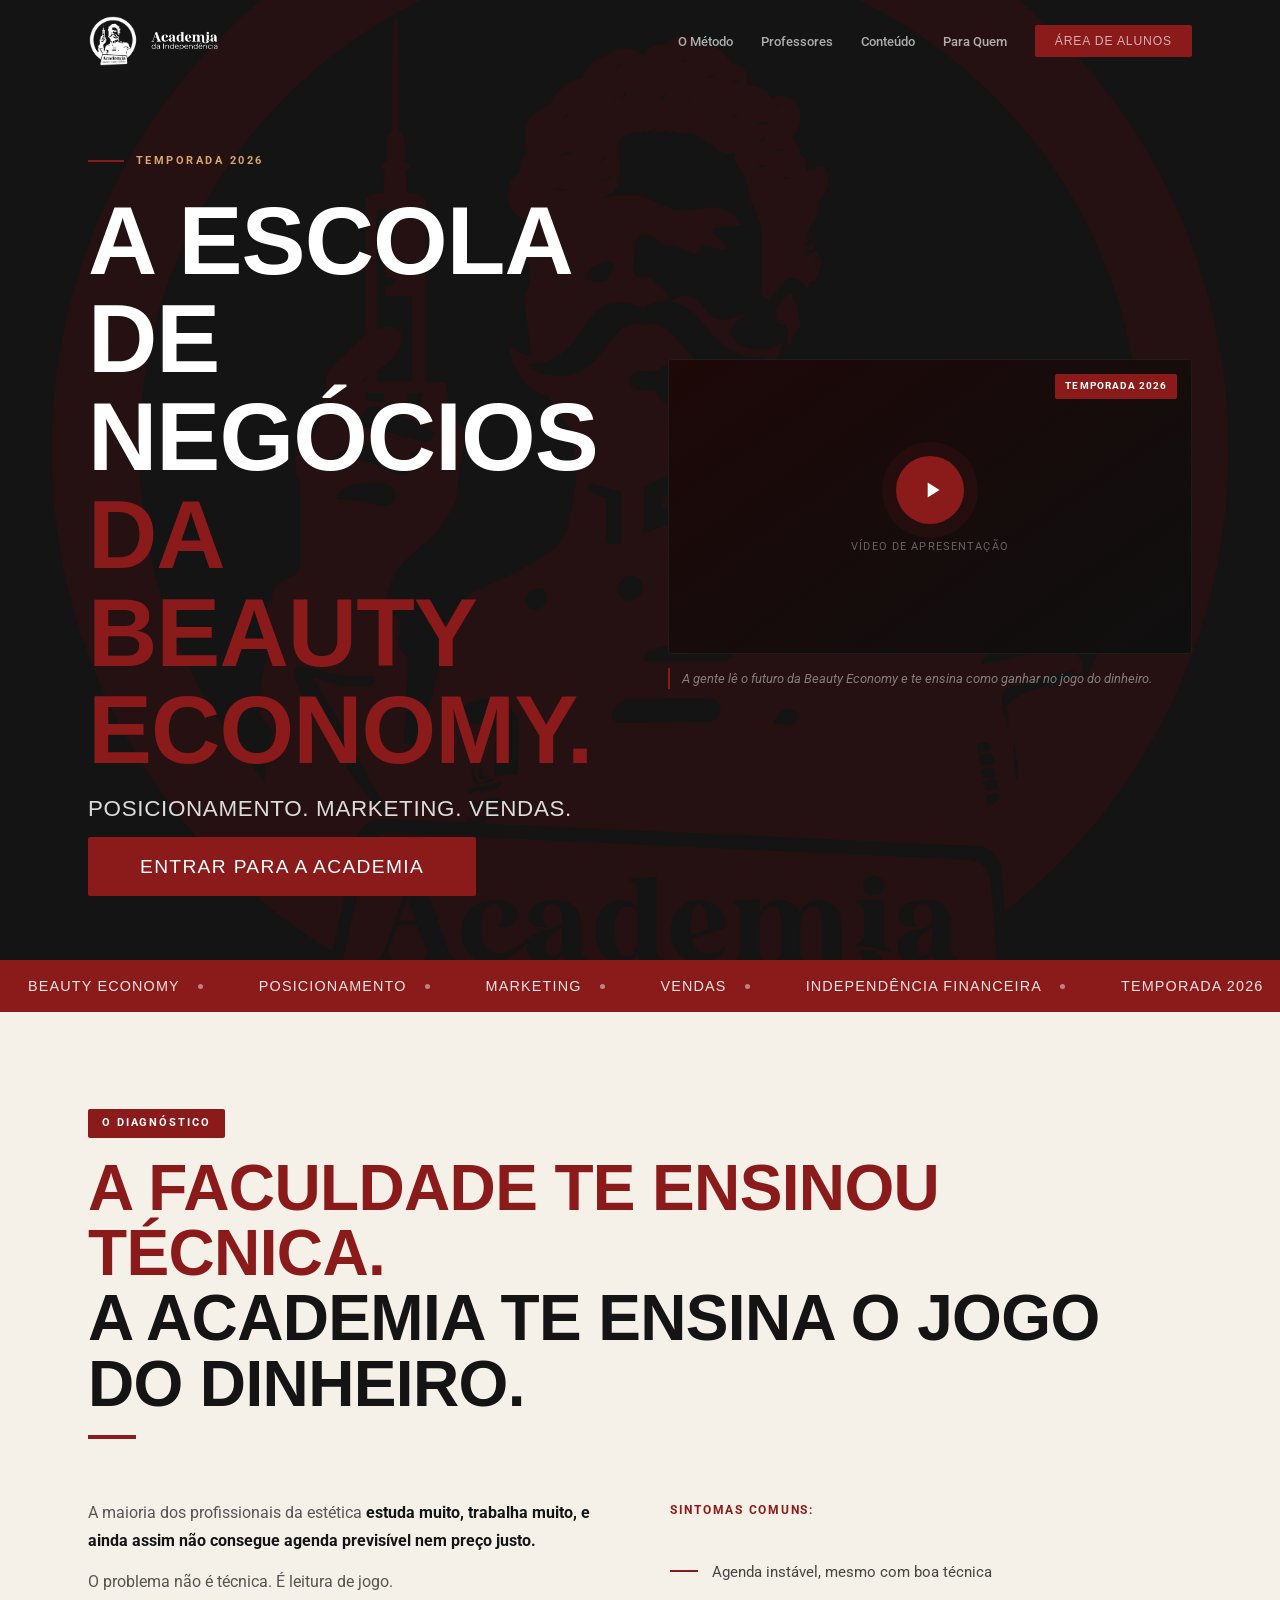
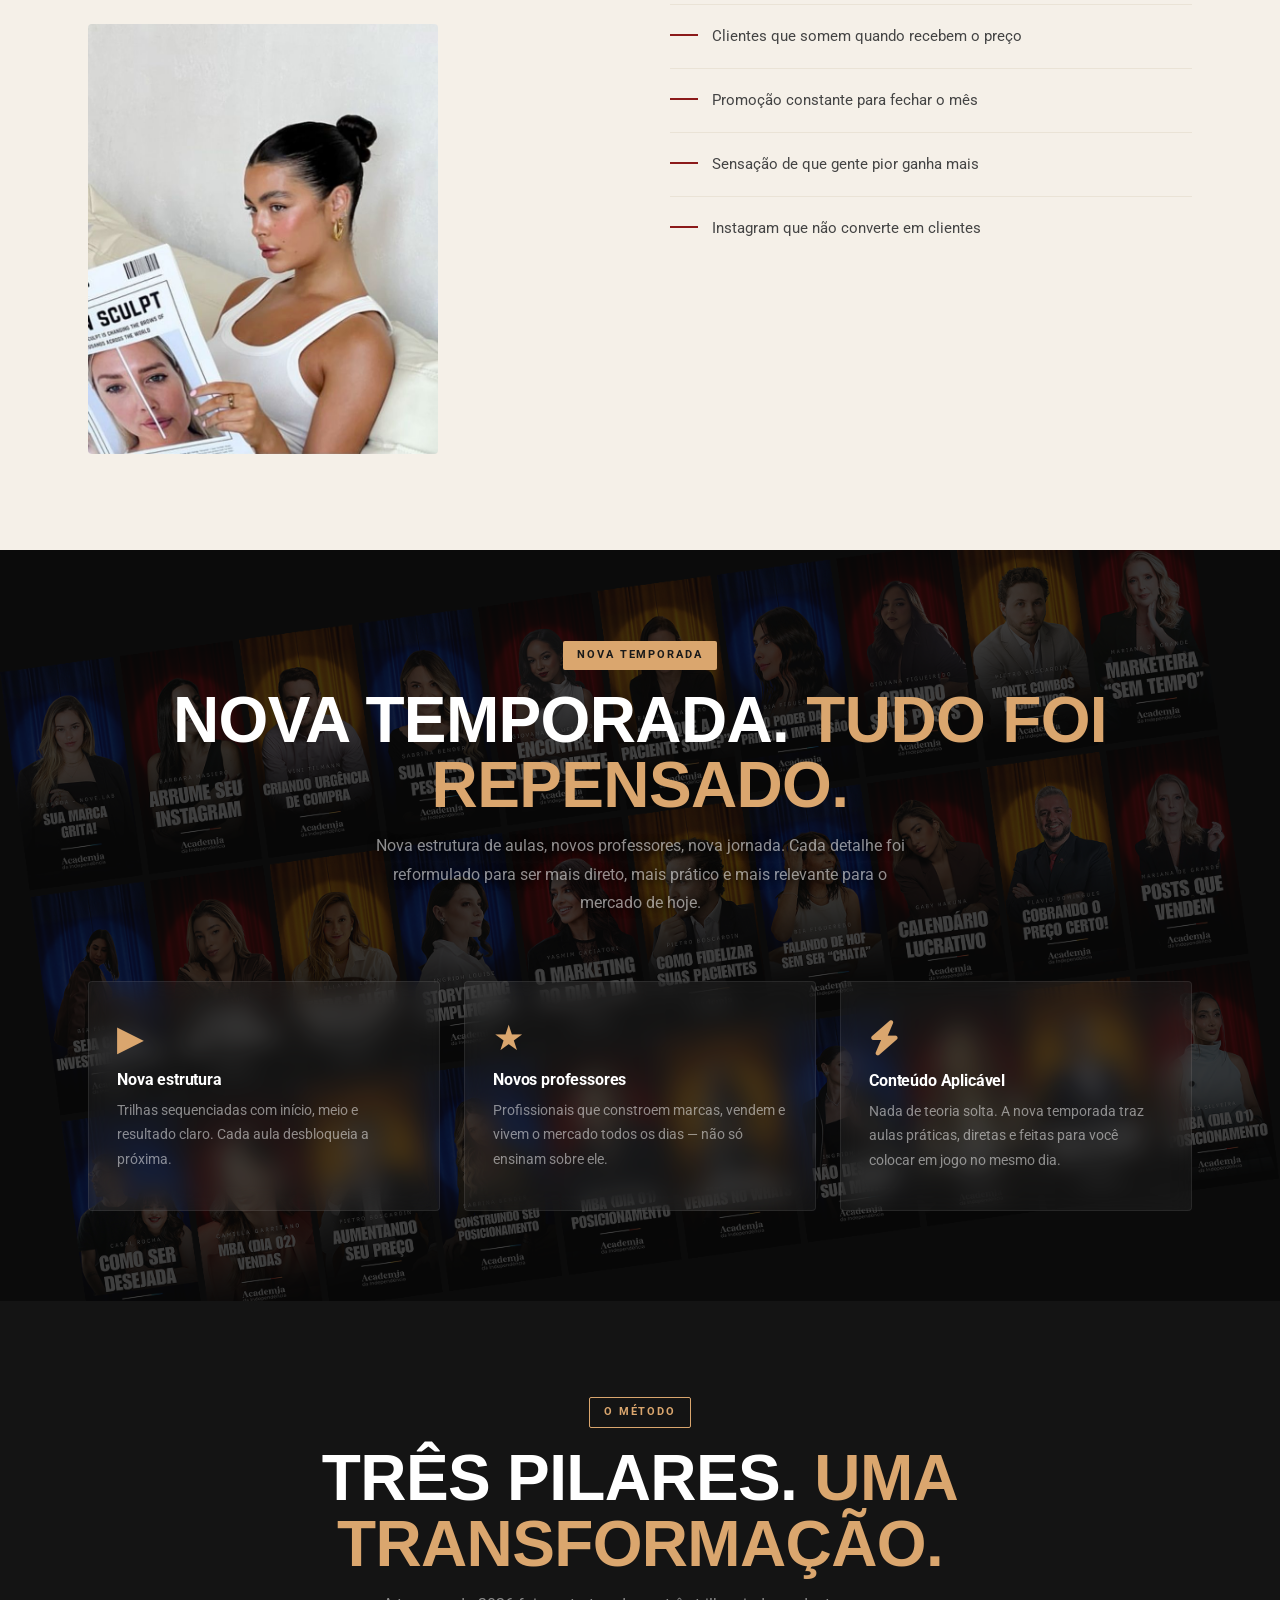
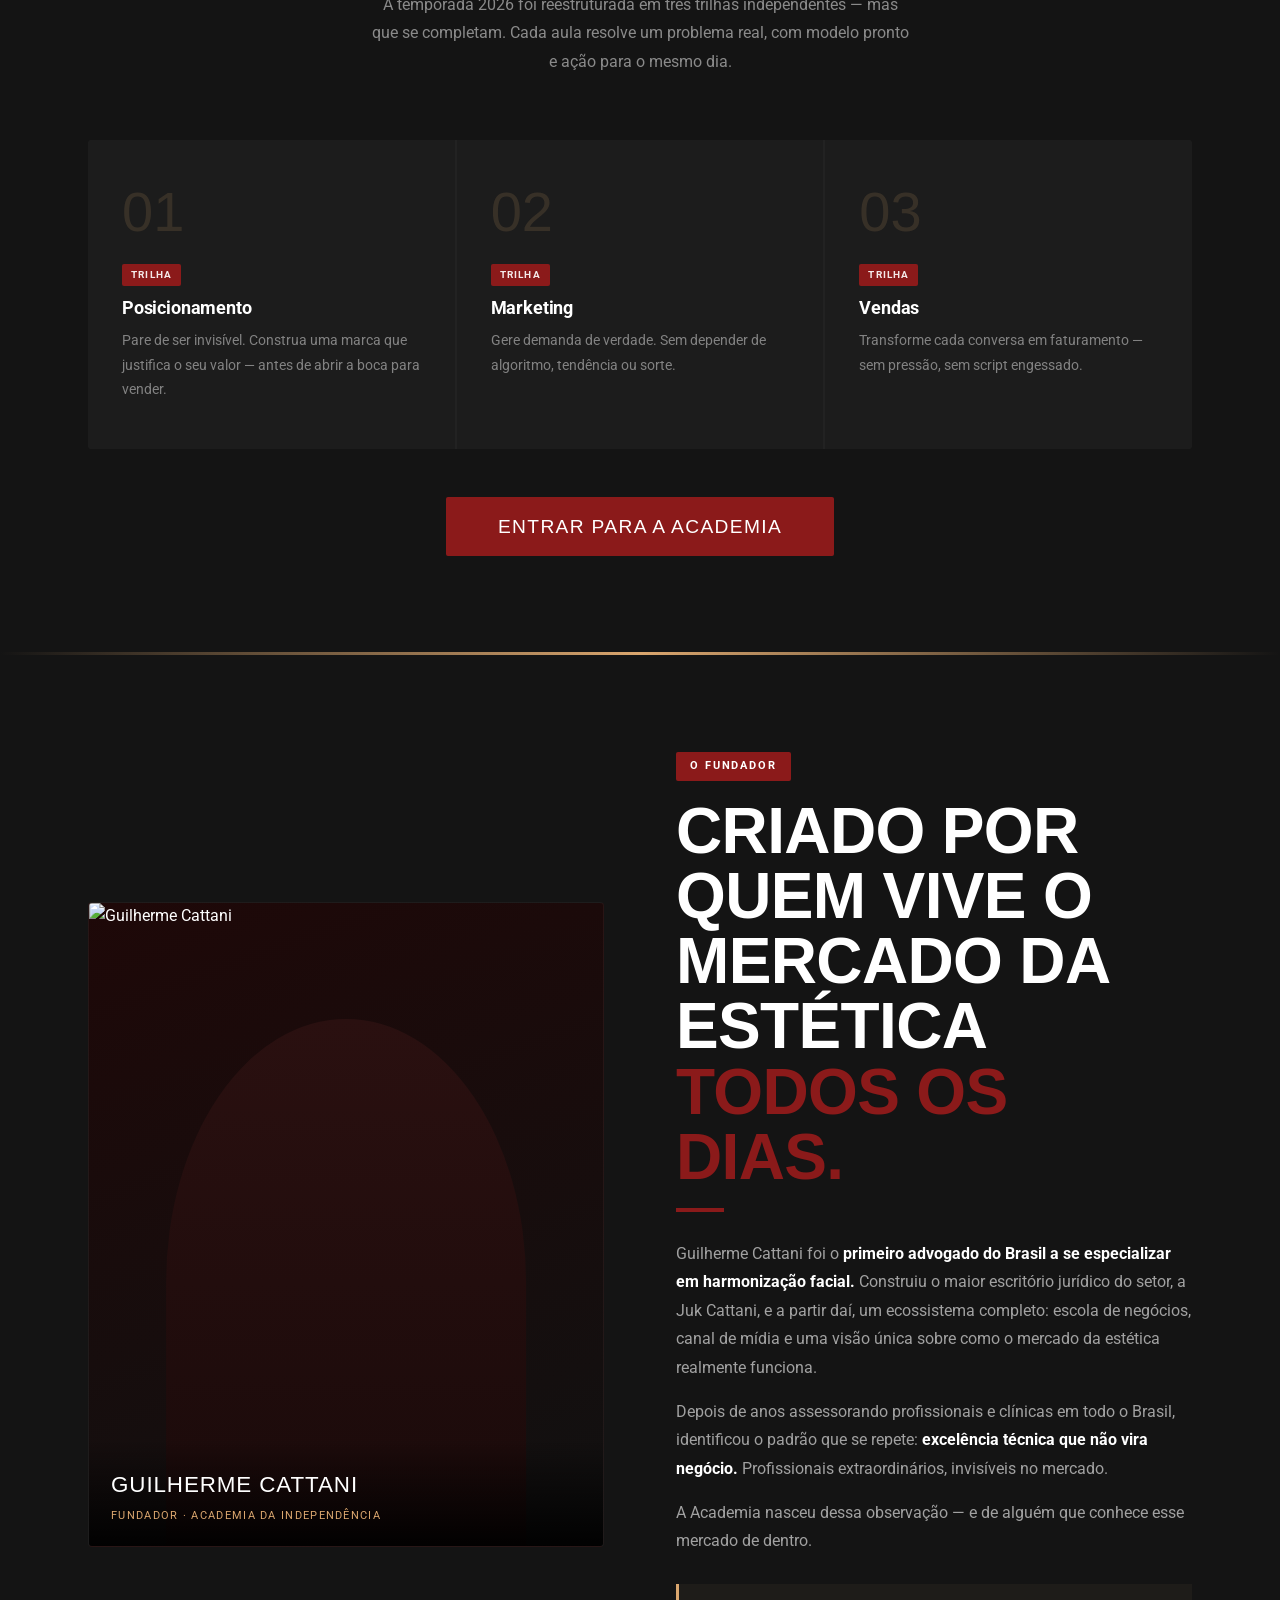
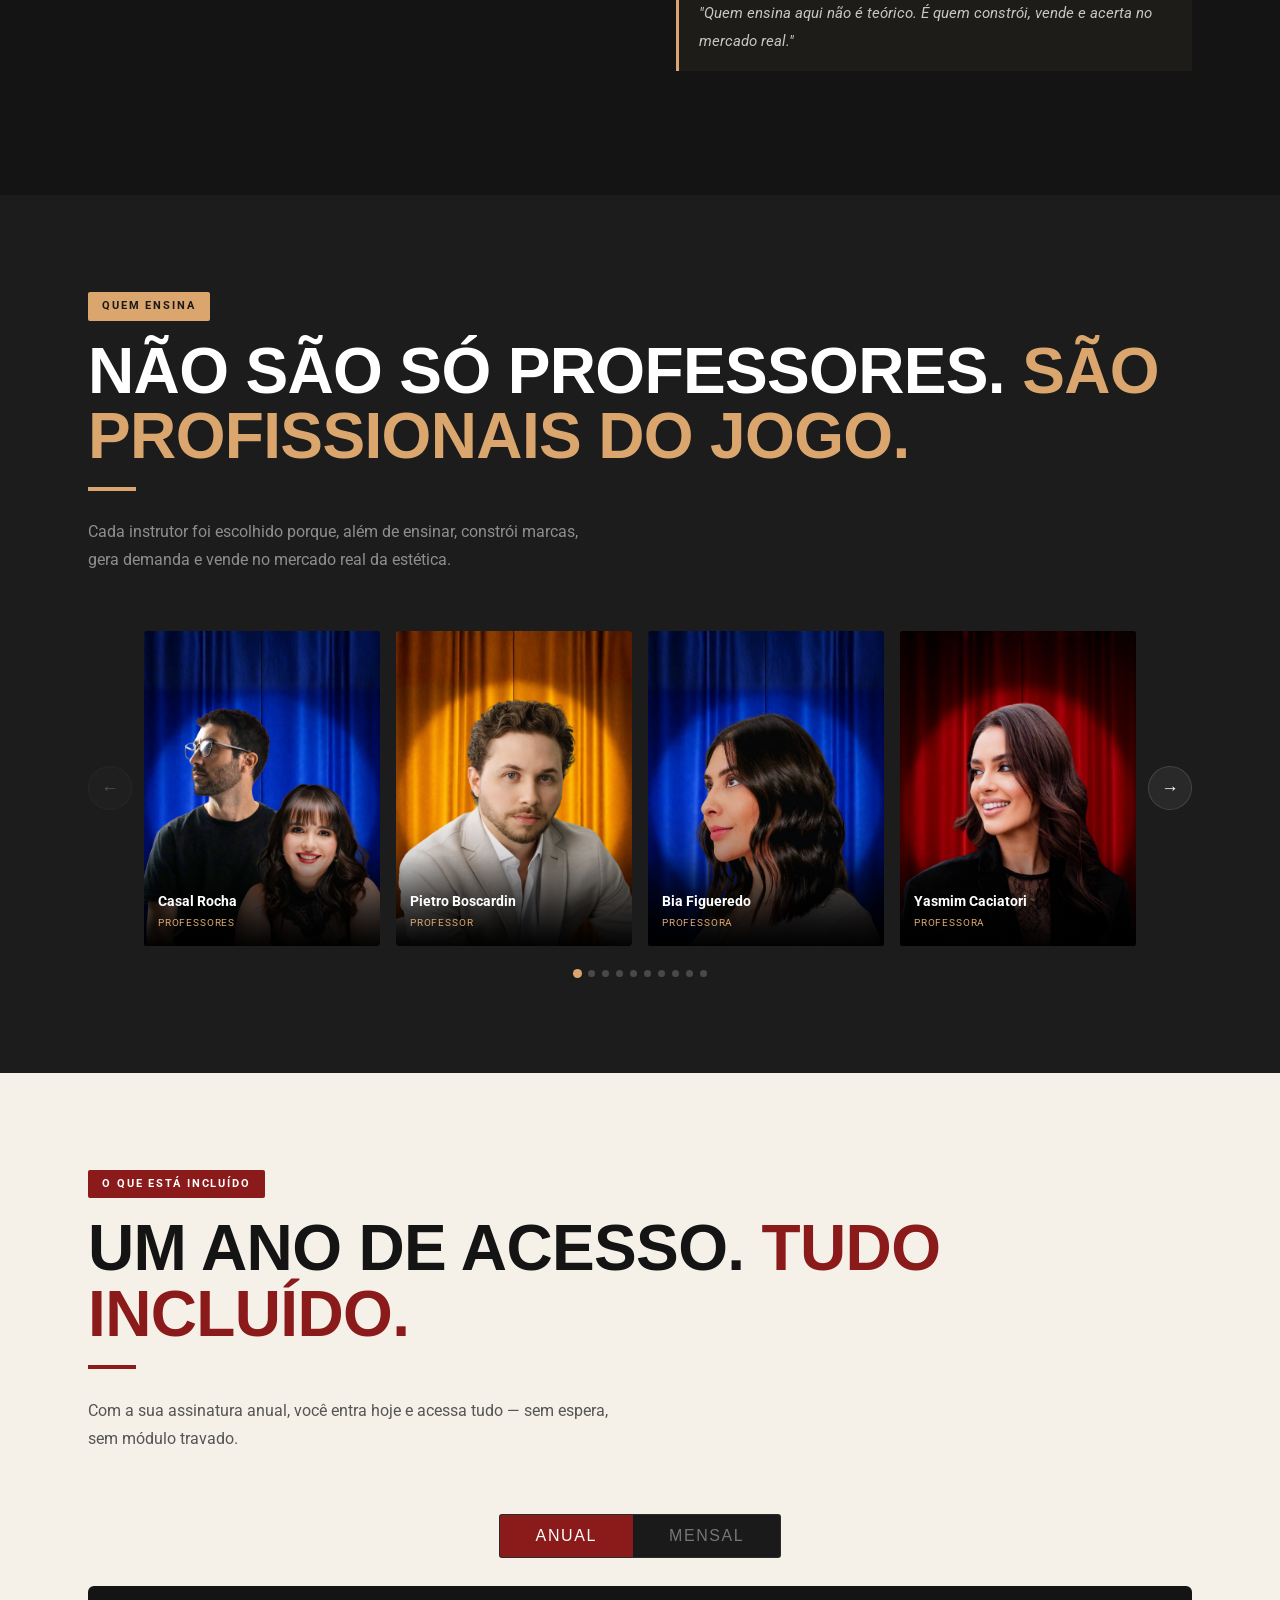
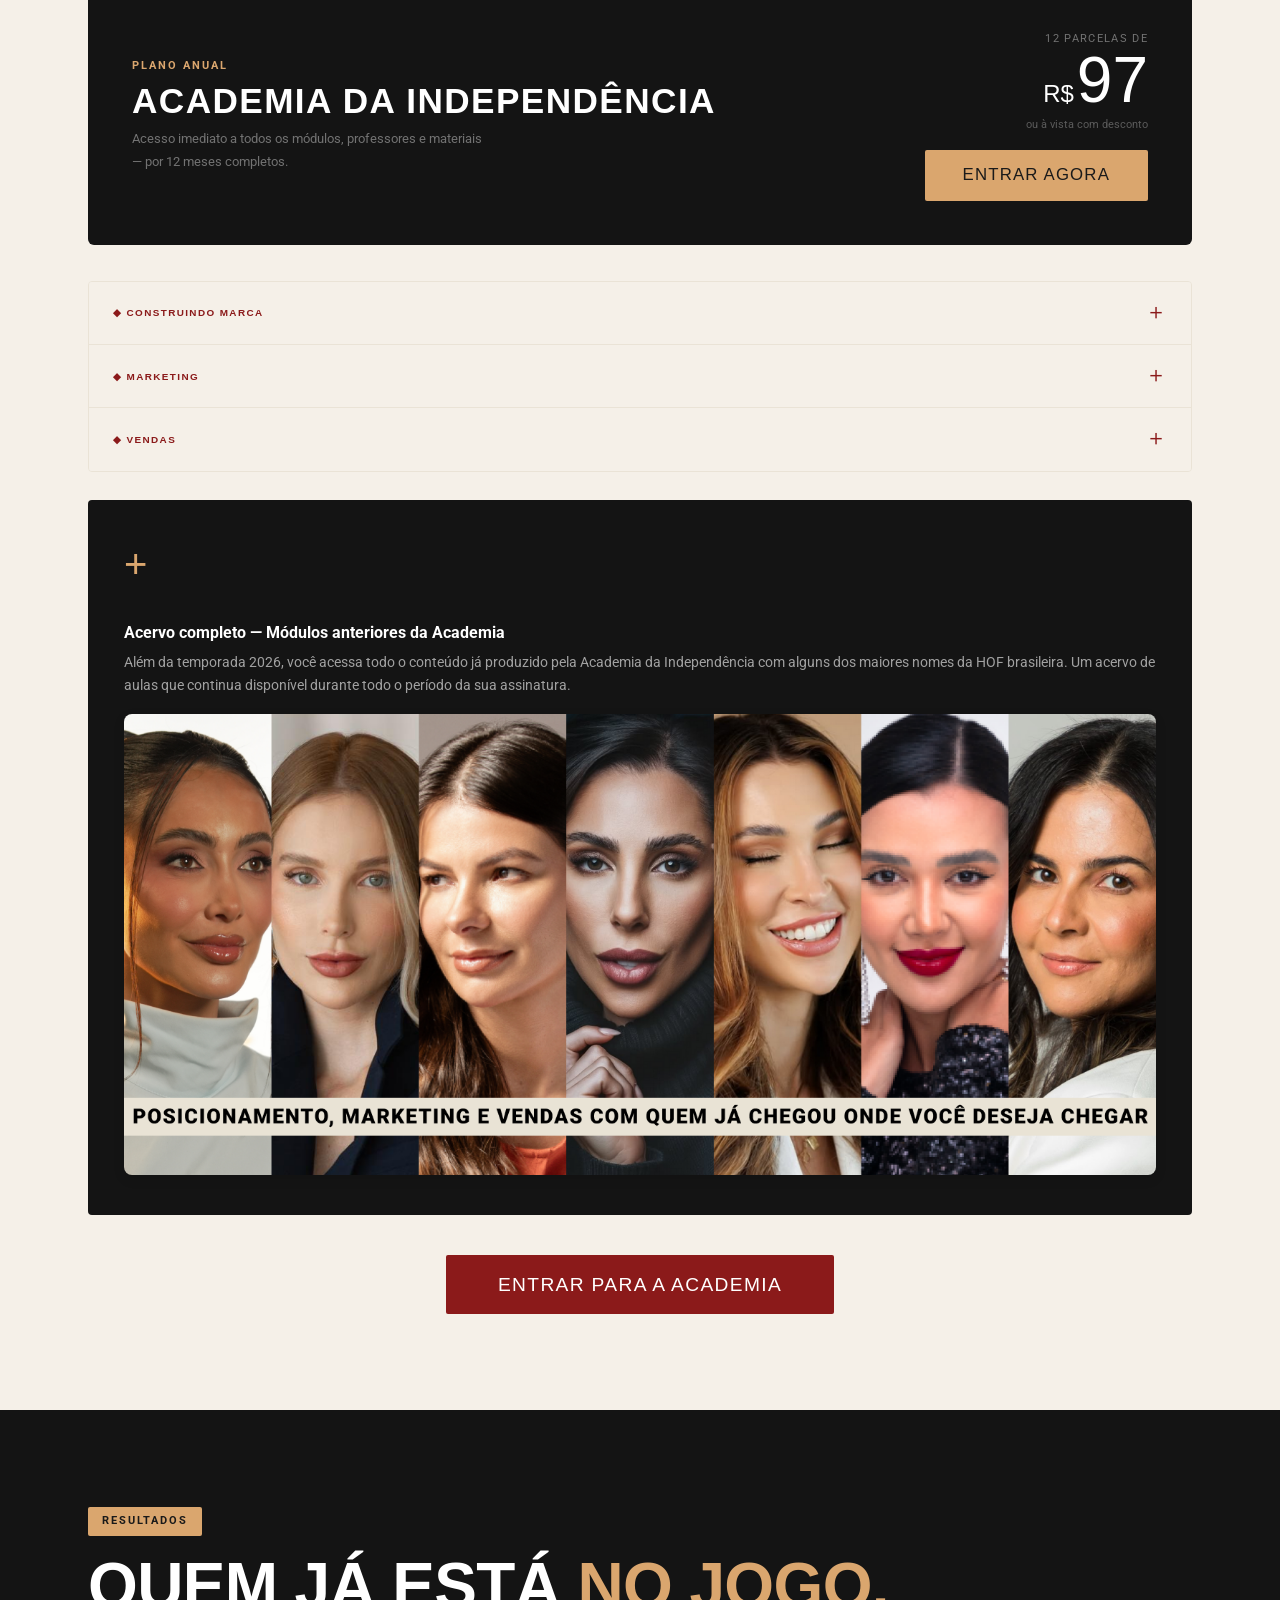
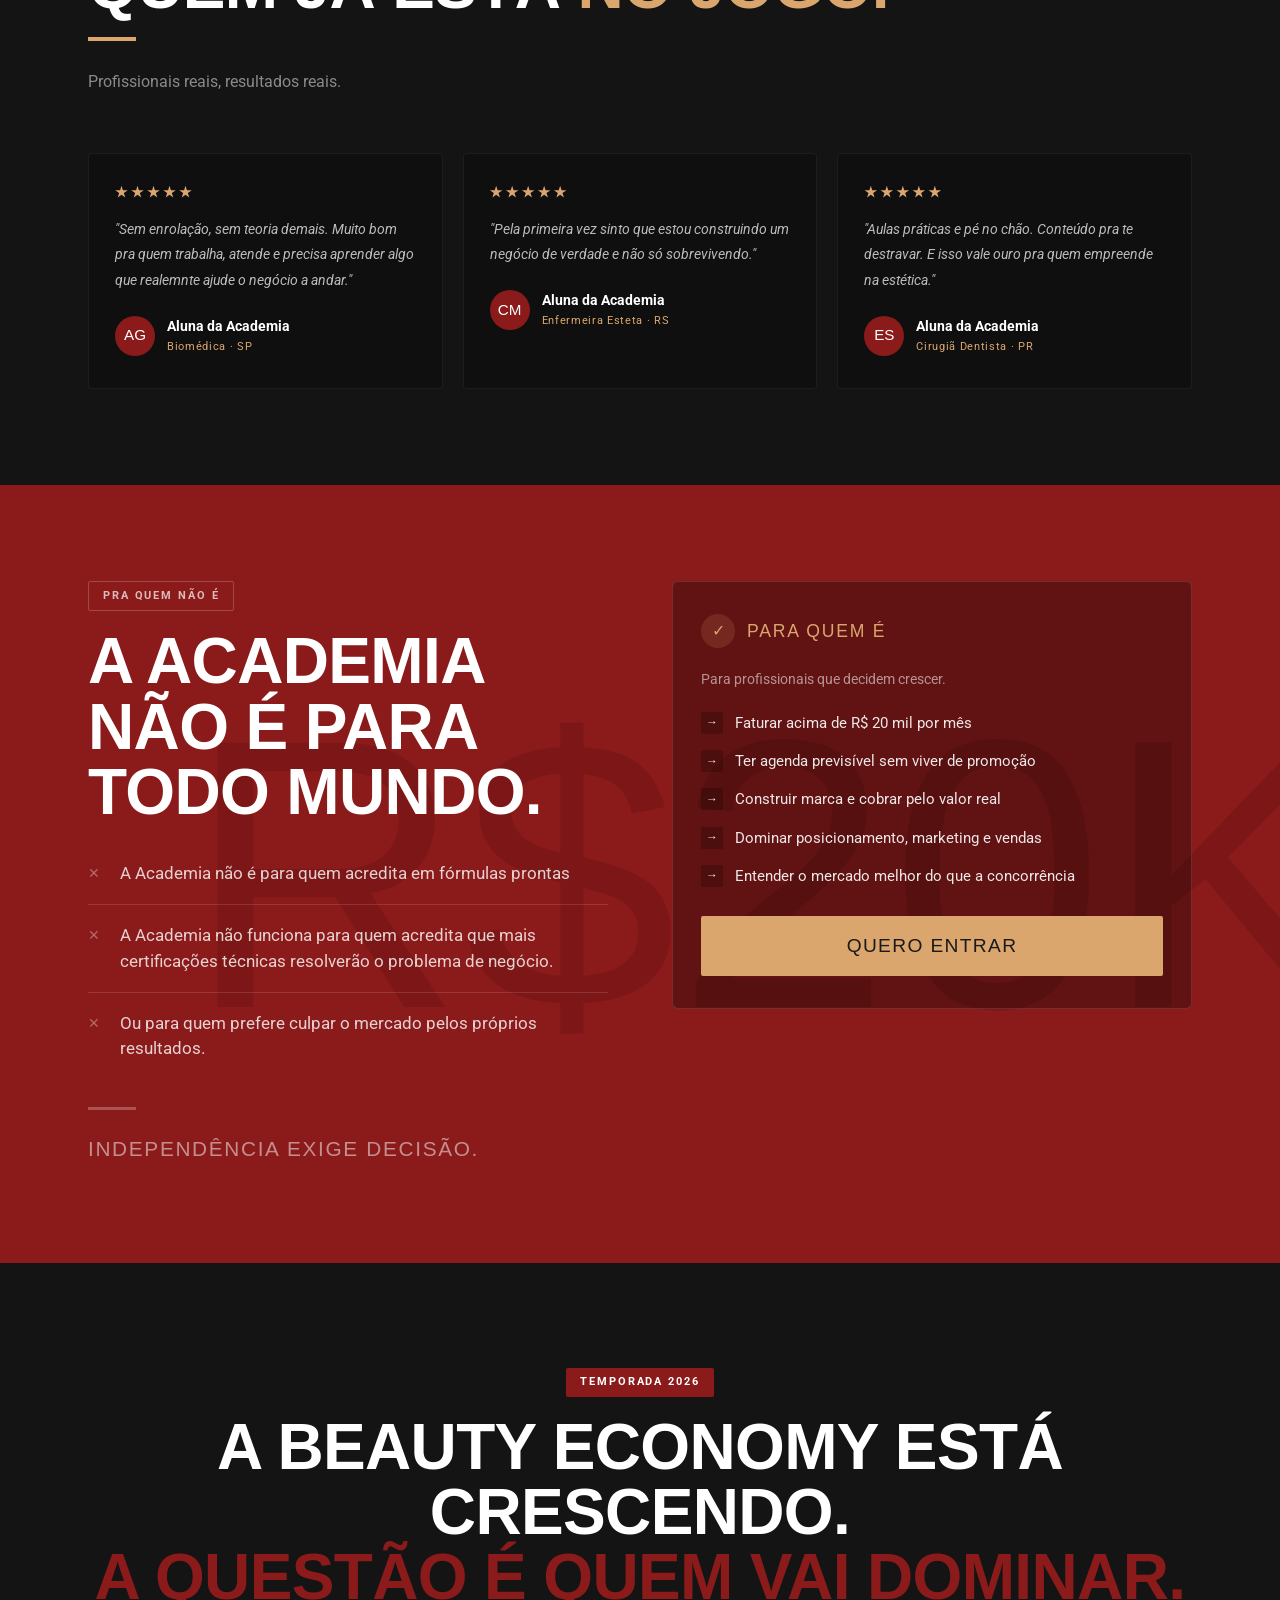
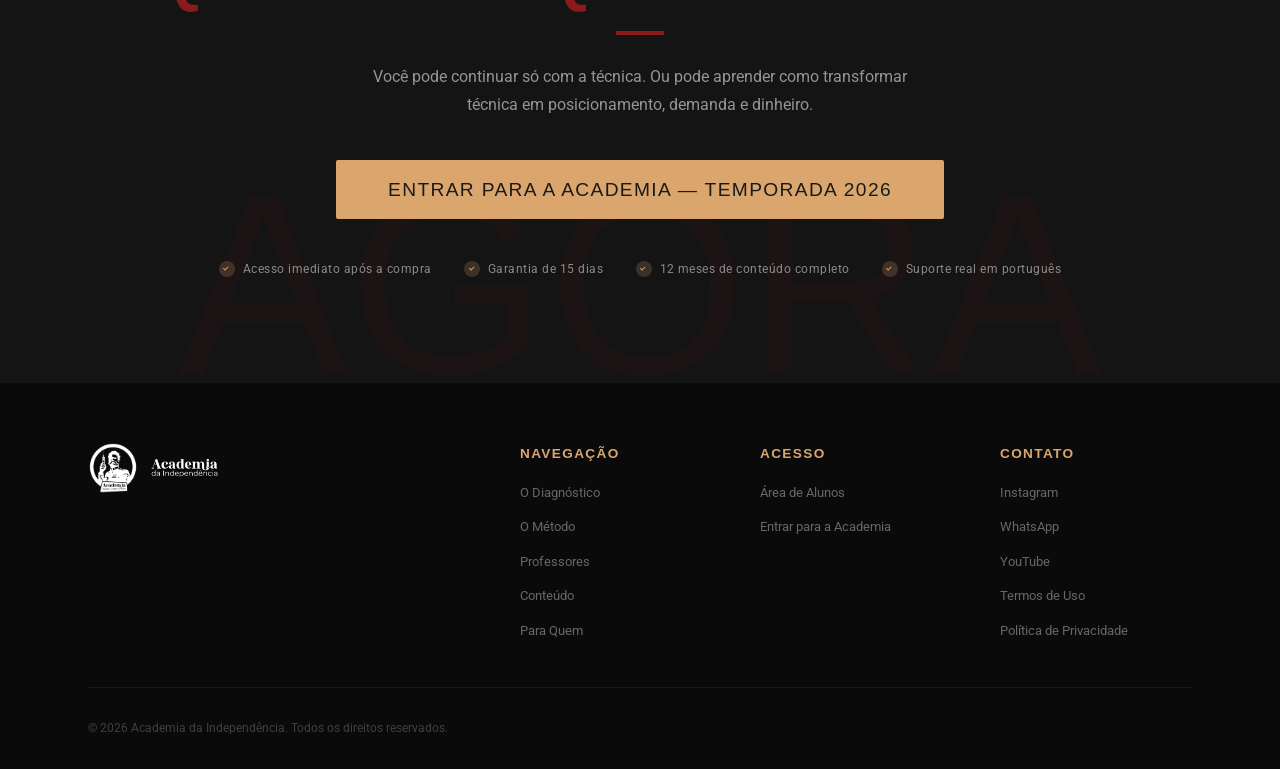
==== index.html @ 5fe3783c "update" ====
<!DOCTYPE html>
<html lang="pt-BR">

<head>
  <meta charset="UTF-8">
  <meta name="viewport" content="width=device-width, initial-scale=1.0">
  <title>Academia da Independência</title>
  <link rel="icon" href="img/logo.png">
  <link rel="stylesheet" href="https://cdnjs.cloudflare.com/ajax/libs/font-awesome/6.5.0/css/all.min.css">
  <link rel="preconnect" href="https://fonts.googleapis.com">
  <link rel="preconnect" href="https://fonts.gstatic.com" crossorigin>
  <link href="https://fonts.googleapis.com/css2?family=Roboto:ital,wght@0,300;0,400;0,700;0,900;1,300&display=swap" rel="stylesheet">
  <link rel="stylesheet" href="style.css">
</head>

<body>

  <!-- HEADER -->
  <header id="hdr">
    <div class="hdr-in">
      <a href="#" class="logo">
        <img src="img/logoteste.png" alt="Academia da Independência" class="logo-icon">
        <img src="img/logo-text.png" alt="Academia da Independência" class="logo-nav-text">
      </a>
      <nav>
        <ul class="nav-ul">
          <li><a href="#method">O Método</a></li>
          <li><a href="#inst">Professores</a></li>
          <li><a href="#content">Conteúdo</a></li>
          <li><a href="#fw">Para Quem</a></li>
          <li><a href="https://academia-da-independencia.memberclass.com.br/login?redirect=/" class="btn btn-r" style="padding:10px 20px;font-size:.76rem">Área de Alunos</a></li>
        </ul>
      </nav>
      <button class="ham" id="ham" aria-label="Menu"><span></span><span></span><span></span></button>
    </div>
  </header>

  <div class="mob" id="mob">
    <a href="#method" onclick="cm()">O Método</a>
    <a href="#inst" onclick="cm()">Professores</a>
    <a href="#content" onclick="cm()">Conteúdo</a>
    <a href="#fw" onclick="cm()">Para Quem</a>
    <a href="https://academia-da-independencia.memberclass.com.br/login?redirect=/" class="btn btn-g btn-xl" onclick="cm()">Área de Alunos</a>
  </div>

  <!-- SEC 1 — HERO -->
  <section id="hero">
    <img src="img/logo.png" alt="" aria-hidden="true" class="hero-wm">
    <div class="hero-g">
      <div>
        <div class="hero-szn rv">
          <div class="hero-szn-line"></div><span class="hero-szn-lbl">Temporada 2026</span>
        </div>
        <h1 class="hero-h1 rv d1">A escola de negócios<br><span class="red">da Beauty Economy.</span></h1>
        <p class="hero-bold rv d2">Posicionamento. Marketing. Vendas.</p>
        <div class="hero-ctas rv d3">
          <a href="#content" class="btn btn-r btn-xl">Entrar para a Academia</a>
        </div>
      </div>
      <div class="hero-vid rv d2">
        <div class="vid-box">
          <div class="vid-in">
            <div class="play" id="p1" role="button" aria-label="Play">
              <svg viewBox="0 0 24 24">
                <path d="M8 5v14l11-7z" />
              </svg>
            </div>
            <span class="vid-note">Vídeo de apresentação</span>
          </div>
          <div class="vid-badge">Temporada 2026</div>
        </div>
        <p class="vid-caption">A gente lê o futuro da Beauty Economy e te ensina como ganhar no jogo do dinheiro.</p>
      </div>
    </div>
  </section>

  <!-- TICKER -->
  <div class="ticker" aria-hidden="true">
    <div class="ticker-tr">
      <span class="ti">Beauty Economy<span class="td"></span></span><span class="ti">Posicionamento<span class="td"></span></span><span class="ti">Marketing<span class="td"></span></span><span class="ti">Vendas<span class="td"></span></span><span class="ti">Independência Financeira<span class="td"></span></span><span class="ti">Temporada 2026<span class="td"></span></span><span class="ti">Profetas da Estética<span class="td"></span></span><span class="ti">Método de Negócio<span class="td"></span></span><span class="ti">Beauty Economy<span class="td"></span></span><span class="ti">Posicionamento<span class="td"></span></span><span class="ti">Marketing<span class="td"></span></span><span class="ti">Vendas<span class="td"></span></span><span class="ti">Independência Financeira<span class="td"></span></span><span class="ti">Temporada 2026<span class="td"></span></span><span class="ti">Profetas da Estética<span class="td"></span></span><span class="ti">Método de Negócio<span class="td"></span></span>
    </div>
  </div>

  <!-- SEC 2 — DIAGNÓSTICO -->
  <section id="diag">
    <div class="wrap">
      <div class="diag-h rv">
        <span class="ey ey-r">O Diagnóstico</span>
        <h2><em>A faculdade te ensinou técnica.</em><br>A Academia te ensina o jogo do dinheiro.</h2>
        <div class="div"></div>
      </div>
      <div class="diag-g">
        <div class="rv diag-l">
          <p>A maioria dos profissionais da estética <strong>estuda muito, trabalha muito, e ainda assim não consegue agenda previsível nem preço justo.</strong></p>
          <p style="margin-top:12px">O problema não é técnica. É leitura de jogo.</p>
          <img src="img/diag-foto.jpg" alt="" class="diag-img rv">
        </div>
        <div class="rv d1">
          <p style="font-size:.78rem;font-weight:700;letter-spacing:.14em;text-transform:uppercase;color:var(--red);margin-bottom:20px">Sintomas comuns:</p>
          <div class="sym-list">
            <div class="sym">
              <div class="sym-dash"></div>
              <p>Agenda instável, mesmo com boa técnica</p>
            </div>
            <div class="sym">
              <div class="sym-dash"></div>
              <p>Clientes que somem quando recebem o preço</p>
            </div>
            <div class="sym">
              <div class="sym-dash"></div>
              <p>Promoção constante para fechar o mês</p>
            </div>
            <div class="sym">
              <div class="sym-dash"></div>
              <p>Sensação de que gente pior ganha mais</p>
            </div>
            <div class="sym">
              <div class="sym-dash"></div>
              <p>Instagram que não converte em clientes</p>
            </div>
          </div>
        </div>
      </div>
    </div>
  </section>

  <!-- SEC 3 — NOVIDADE -->
  <section id="newt">
    <div class="wrap">
      <div class="newt-h rv">
        <span class="ey ey-g">Nova Temporada</span>
        <h2>Nova temporada. <span>Tudo foi repensado.</span></h2>
        <p class="sub">Nova estrutura de aulas, novos professores, nova jornada. Cada detalhe foi reformulado para ser mais direto, mais prático e mais relevante para o mercado de hoje.</p>
      </div>
      <div class="new-g">
        <div class="nc rv">
          <div class="nc-ico">▶</div>
          <h3>Nova estrutura</h3>
          <p>Trilhas sequenciadas com início, meio e resultado claro. Cada aula desbloqueia a próxima.</p>
        </div>
        <div class="nc rv d1">
          <div class="nc-ico">★</div>
          <h3>Novos professores</h3>
          <p>Profissionais que constroem marcas, vendem e vivem o mercado todos os dias — não só ensinam sobre ele.</p>
        </div>
        <div class="nc rv d2">
          <div class="nc-ico"><i class="fa-solid fa-bolt"></i></div>
          <h3>Conteúdo Aplicável</h3>
          <p>Nada de teoria solta. A nova temporada traz aulas práticas, diretas e feitas para você colocar em jogo no mesmo dia.</p>
        </div>
      </div>
    </div>
  </section>

  <!-- SEC 4 — MÉTODO -->
  <section id="method">
    <div class="wrap">
      <div class="method-h rv">
        <span class="ey ey-o">O Método</span>
        <h2>Três pilares. <span>Uma transformação.</span></h2>
        <p class="sub">A temporada 2026 foi reestruturada em três trilhas independentes — mas que se completam. Cada aula resolve um problema real, com modelo pronto e ação para o mesmo dia.</p>
      </div>
      <div class="pillars">
        <div class="pil rv">
          <div class="pil-num">01</div>
          <div class="pil-tag">Trilha</div>
          <h3>Posicionamento</h3>
          <p>Pare de ser invisível. Construa uma marca que justifica o seu valor — antes de abrir a boca para vender.</p>
        </div>
        <div class="pil rv d1">
          <div class="pil-num">02</div>
          <div class="pil-tag">Trilha</div>
          <h3>Marketing</h3>
          <p>Gere demanda de verdade. Sem depender de algoritmo, tendência ou sorte.</p>
        </div>
        <div class="pil rv d2">
          <div class="pil-num">03</div>
          <div class="pil-tag">Trilha</div>
          <h3>Vendas</h3>
          <p>Transforme cada conversa em faturamento — sem pressão, sem script engessado.</p>
        </div>
      </div>
      <div class="method-cta rv"><a href="#content" class="btn btn-r btn-xl">Entrar para a Academia</a></div>
    </div>
  </section>

  <hr class="gold-divider">

  <!-- SEC 5 — FUNDADOR -->
  <section id="founder">
    <div class="wrap">
      <div class="founder-g">
        <div class="rv">
          <div class="founder-ph">
            <div class="founder-sil"></div>
            <img src="img/guilherme.jpg" alt="Guilherme Cattani" style="position:absolute;inset:0;width:100%;height:100%;object-fit:cover;object-position:top center;">
            <div class="founder-cap">
              <div class="fn">Guilherme Cattani</div>
              <div class="fr">Fundador · Academia da Independência</div>
            </div>
          </div>
        </div>
        <div class="founder-r rv d1">
          <span class="ey ey-r">O Fundador</span>
          <h2>Criado por quem vive o mercado da estética <span>todos os dias.</span></h2>
          <div class="div"></div>
          <p>Guilherme Cattani foi o <strong style="color:#fff">primeiro advogado do Brasil a se especializar em harmonização facial.</strong> Construiu o maior escritório jurídico do setor, a Juk Cattani, e a partir daí, um ecossistema completo: escola de negócios, canal de mídia e uma visão única sobre como o mercado da estética realmente funciona.</p>
          <p>Depois de anos assessorando profissionais e clínicas em todo o Brasil, identificou o padrão que se repete: <strong style="color:#fff">excelência técnica que não vira negócio.</strong> Profissionais extraordinários, invisíveis no mercado.</p>
          <p>A Academia nasceu dessa observação — e de alguém que conhece esse mercado de dentro.</p>
          <div class="founder-q">
            <p>"Quem ensina aqui não é teórico. É quem constrói, vende e acerta no mercado real."</p>
          </div>
        </div>
      </div>
    </div>
  </section>

  <!-- SEC 6 — PROFESSORES -->
  <section id="inst">
    <div class="wrap">
      <div class="inst-h rv">
        <span class="ey ey-g">Quem Ensina</span>
        <h2>Não são só professores. <span>São profissionais do jogo.</span></h2>
        <div class="div div-g"></div>
        <p class="sub">Cada instrutor foi escolhido porque, além de ensinar, constrói marcas, gera demanda e vende no mercado real da estética.</p>
      </div>

      <div class="carousel-wrap">
        <button class="car-btn car-prev" aria-label="Anterior">&#8592;</button>
        <div class="carousel-track-wrap">
          <div class="carousel-track" id="carTrack">

            <div class="ic">
              <div class="ic-img">
                <img src="img/casal.png" alt="Casal Rocha" style="position:absolute;inset:0;width:100%;height:100%;object-fit:cover;object-position:top center;">
                <div class="ic-ov">
                  <div class="in">Casal Rocha</div>
                  <div class="ir">Professores</div>
                </div>
              </div>
            </div>
            <div class="ic">
              <div class="ic-img">
                <img src="img/pietro.png" alt="Pietro Boscardin" style="position:absolute;inset:0;width:100%;height:100%;object-fit:cover;object-position:top center;">
                <div class="ic-ov">
                  <div class="in">Pietro Boscardin</div>
                  <div class="ir">Professor</div>
                </div>
              </div>
            </div>
            <div class="ic">
              <div class="ic-img">
                <img src="img/bia-figueredo.png" alt="Bia Figueredo" style="position:absolute;inset:0;width:100%;height:100%;object-fit:cover;object-position:top center;">
                <div class="ic-ov">
                  <div class="in">Bia Figueredo</div>
                  <div class="ir">Professora</div>
                </div>
              </div>
            </div>
            <div class="ic">
              <div class="ic-img">
                <img src="img/yasmim.png" alt="Yasmim Caciatori" style="position:absolute;inset:0;width:100%;height:100%;object-fit:cover;object-position:top center;">
                <div class="ic-ov">
                  <div class="in">Yasmim Caciatori</div>
                  <div class="ir">Professora</div>
                </div>
              </div>
            </div>
            <div class="ic">
              <div class="ic-img">
                <img src="img/sabrina.png" alt="Sabrina Bender" style="position:absolute;inset:0;width:100%;height:100%;object-fit:cover;object-position:top center;">
                <div class="ic-ov">
                  <div class="in">Sabrina Bender</div>
                  <div class="ir">Professora</div>
                </div>
              </div>
            </div>
            <div class="ic">
              <div class="ic-img">
                <img src="img/yarlla.png" alt="Yarlla Ravena" style="position:absolute;inset:0;width:100%;height:100%;object-fit:cover;object-position:top center;">
                <div class="ic-ov">
                  <div class="in">Yarlla Ravena</div>
                  <div class="ir">Professora</div>
                </div>
              </div>
            </div>
            <div class="ic">
              <div class="ic-img">
                <img src="img/ingridh.png" alt="Ingridh Louise" style="position:absolute;inset:0;width:100%;height:100%;object-fit:cover;object-position:top center;">
                <div class="ic-ov">
                  <div class="in">Ingridh Louise</div>
                  <div class="ir">Professora</div>
                </div>
              </div>
            </div>
            <div class="ic">
              <div class="ic-img">
                <img src="img/flavio.png" alt="Flavio Domingues" style="position:absolute;inset:0;width:100%;height:100%;object-fit:cover;object-position:top center;">
                <div class="ic-ov">
                  <div class="in">Flavio Domingues</div>
                  <div class="ir">Professor</div>
                </div>
              </div>
            </div>
            <div class="ic">
              <div class="ic-img">
                <img src="img/gaby.png" alt="Gaby Hakuna" style="position:absolute;inset:0;width:100%;height:100%;object-fit:cover;object-position:top center;">
                <div class="ic-ov">
                  <div class="in">Gaby Hakuna</div>
                  <div class="ir">Professora</div>
                </div>
              </div>
            </div>
            <div class="ic">
              <div class="ic-img">
                <img src="img/nove-lab.png" alt="Eduarda Sally" style="position:absolute;inset:0;width:100%;height:100%;object-fit:cover;object-position:top center;">
                <div class="ic-ov">
                  <div class="in">Eduarda Sally</div>
                  <div class="ir">Professora</div>
                </div>
              </div>
            </div>
            <div class="ic">
              <div class="ic-img">
                <img src="img/barbara.png" alt="Bárbara Masiero" style="position:absolute;inset:0;width:100%;height:100%;object-fit:cover;object-position:top center;">
                <div class="ic-ov">
                  <div class="in">Bárbara Masiero</div>
                  <div class="ir">Professora</div>
                </div>
              </div>
            </div>
            <div class="ic">
              <div class="ic-img">
                <img src="img/Mariana.png" alt="Mariana" style="position:absolute;inset:0;width:100%;height:100%;object-fit:cover;object-position:top center;">
                <div class="ic-ov">
                  <div class="in">Mariana de Grande</div>
                  <div class="ir">Professora</div>
                </div>
              </div>
            </div>
            <div class="ic">
              <div class="ic-img">
                <img src="img/vini.png" alt="Vini Tilmann" style="position:absolute;inset:0;width:100%;height:100%;object-fit:cover;object-position:top center;">
                <div class="ic-ov">
                  <div class="in">Vini Tilmann</div>
                  <div class="ir">Professor</div>
                </div>
              </div>
            </div>
          </div>
        </div>
        <button class="car-btn car-next" aria-label="Próximo">&#8594;</button>
      </div>

      <div class="car-dots" id="carDots"></div>
    </div>
  </section>

  <!-- SEC 7 — CONTEÚDO -->
  <section id="content">
    <div class="wrap">
      <div class="cnt-h rv">
        <span class="ey ey-r">O Que Está Incluído</span>
        <h2>Um ano de acesso. <span>Tudo incluído.</span></h2>
        <div class="div"></div>
        <p class="sub">Com a sua assinatura anual, você entra hoje e acessa tudo — sem espera, sem módulo travado.</p>
      </div>

      <!-- PLAN TOGGLE -->
      <div class="plan-toggle-wrap rv">
        <div class="plan-toggle">
          <button class="ptb active" id="ptb-anual" onclick="switchPlan('anual')">Anual</button>
          <button class="ptb" id="ptb-mensal" onclick="switchPlan('mensal')">Mensal</button>
        </div>
      </div>

      <!-- PLANO ANUAL -->
      <div class="plan-hero rv" id="plan-anual">
        <div class="ph-l">
          <div class="plbl">Plano Anual</div>
          <h3>Academia da Independência</h3>
          <p>Acesso imediato a todos os módulos, professores e materiais — por 12 meses completos.</p>
        </div>
        <div class="ph-r">
          <div class="from">12 parcelas de</div>
          <div class="price"><span class="cur">R$</span><span class="val">97</span></div>
          <div class="obs">ou à vista com desconto</div>
          <a href="https://clkdmg.site/pay/acad-independencia-2025?" class="btn btn-g" style="margin-top:16px;display:inline-block">Entrar Agora</a>
        </div>
      </div>

      <!-- PLANO MENSAL -->
      <div class="plan-hero rv plan-mensal-hero" id="plan-mensal" style="display:none">
        <div class="ph-l">
          <div class="plbl">Plano Mensal</div>
          <h3>Academia da Independência</h3>
          <p>Acesso mensal renovável. Cancele quando quiser, sem burocracia.</p>
        </div>
        <div class="ph-r">
          <div class="from">12 parcelas de</div>
          <div class="price"><span class="cur">R$</span><span class="val">147</span></div>
          <div class="obs">cobrança mensal recorrente</div>
          <a href="https://chk.eduzz.com/39YN7EX4WO" class="btn btn-g" style="margin-top:16px;display:inline-block">Entrar Agora</a>
        </div>
      </div>

      <div class="mods-acc rv">
        <div class="acc-item">
          <button class="acc-hd" onclick="toggleAcc(this)">
            <span class="acc-tag">◆ Construindo Marca</span>
            <span class="acc-title"></span>
            <span class="acc-arrow">＋</span>
          </button>
          <div class="acc-body">
            <ul>
              <li>O que faz um cliente te escolher (e por que hoje ele não escolhe)</li>
              <li>Como descobrir e construir seu posicionamento em 30 minutos</li>
              <li>Diferenciação para quem está começando</li>
              <li>A psicologia da primeira impressão</li>
              <li>Como usar expressões de marca para cobrar mais</li>
              <li>Como falar de estética sem parecer igual a todo mundo</li>
              <li>O ritual da marca pessoal: o que você posta que te transforma em referência</li>
              <li>O erro que destrói marcas: incoerência invisível</li>
              <li>Como criar um storytelling simples que atrai clientes certos</li>
              <li>Como se vestir de modo mais atrativo profissionalmente</li>
            </ul>
          </div>
        </div>
        <div class="acc-item">
          <button class="acc-hd" onclick="toggleAcc(this)">
            <span class="acc-tag">◆ Marketing</span>
            <span class="acc-title"></span>
            <span class="acc-arrow">＋</span>
          </button>
          <div class="acc-body">
            <ul>
              <li>Por que seu Instagram não cresce — e como corrigir hoje</li>
              <li>Como criar posts que dão agenda</li>
              <li>Como encontrar temas que atraem seu cliente ideal</li>
              <li>Os 7 tipos de posts que geram clientes na estética</li>
              <li>Reels para tímidos: roteiro pronto de 30 segundos</li>
              <li>Stories que vendem sem vender</li>
              <li>Como usar prova social mesmo no início</li>
              <li>Como transformar seu dia a dia em marketing</li>
              <li>Como fazer marketing quando você não tem tempo</li>
              <li>O calendário que dá resultado mesmo com pouca audiência</li>
            </ul>
          </div>
        </div>
        <div class="acc-item">
          <button class="acc-hd" onclick="toggleAcc(this)">
            <span class="acc-tag">◆ Vendas</span>
            <span class="acc-title"></span>
            <span class="acc-arrow">＋</span>
          </button>
          <div class="acc-body">
            <ul>
              <li>Por que os clientes somem quando você manda o preço</li>
              <li>A conversa que fecha: roteiro para WhatsApp e presencial</li>
              <li>Como aumentar ticket médio na clínica</li>
              <li>O segredo do paciente recorrente</li>
              <li>Como responder objeções sem parecer vendedor</li>
              <li>Estratégias de urgência e desejo para venda</li>
              <li>Como montar um funil simples para ter procedimentos todo mês</li>
              <li>Como montar pacotes e combos que vendem sozinhos</li>
              <li>Como transformar cada atendimento em marketing gratuito</li>
              <li>Como cobrar o preço certo e nunca mais pedir desculpa</li>
            </ul>
          </div>
        </div>
      </div>
      <div class="acv rv">
        <div class="acv-ico">+</div>
        <div class="acv-t">
          <h4>Acervo completo — Módulos anteriores da Academia</h4>
          <p>Além da temporada 2026, você acessa todo o conteúdo já produzido pela Academia da Independência com alguns dos maiores nomes da HOF brasileira. Um acervo de aulas que continua disponível durante todo o período da sua assinatura.</p>
          <img src="img/moduloanterior.png" alt="" style="margin-top:16px;max-width:100%;border-radius:8px;box-shadow:0 4px 12px rgba(0,0,0,.1)">
        </div>
      </div>
      <div class="cnt-cta rv"><a href="#" class="btn btn-r btn-xl">Entrar para a Academia</a></div>
    </div>
  </section>

  <!-- SEC 8 — RESULTADOS -->
  <section id="res">
    <div class="wrap">
      <div class="res-h rv">
        <span class="ey ey-g">Resultados</span>
        <h2>Quem já está <span>no jogo.</span></h2>
        <div class="div div-g"></div>
        <p class="sub">Profissionais reais, resultados reais.</p>
      </div>
      <div class="dep-g">
        <div class="dep rv">
          <div class="stars">
            <div class="star"></div>
            <div class="star"></div>
            <div class="star"></div>
            <div class="star"></div>
            <div class="star"></div>
          </div>
          <p class="dep-txt">"Sem enrolação, sem teoria demais. Muito bom pra quem trabalha, atende e precisa aprender algo que realemnte ajude o negócio a andar."</p>
          <div class="dep-au">
            <div class="ava">AG</div>
            <div>
              <div class="dn">Aluna da Academia</div>
              <div class="dr">Biomédica · SP</div>
            </div>
          </div>
        </div>
        <div class="dep rv d1">
          <div class="stars">
            <div class="star"></div>
            <div class="star"></div>
            <div class="star"></div>
            <div class="star"></div>
            <div class="star"></div>
          </div>
          <p class="dep-txt">"Pela primeira vez sinto que estou construindo um negócio de verdade e não só sobrevivendo."</p>
          <div class="dep-au">
            <div class="ava">CM</div>
            <div>
              <div class="dn">Aluna da Academia</div>
              <div class="dr">Enfermeira Esteta · RS</div>
            </div>
          </div>
        </div>
        <div class="dep rv d1">
          <div class="stars">
            <div class="star"></div>
            <div class="star"></div>
            <div class="star"></div>
            <div class="star"></div>
            <div class="star"></div>
          </div>
          <p class="dep-txt">"Aulas práticas e pé no chão. Conteúdo pra te destravar. E isso vale ouro pra quem empreende na estética."</p>
          <div class="dep-au">
            <div class="ava">ES</div>
            <div>
              <div class="dn">Aluna da Academia</div>
              <div class="dr">Cirugiã Dentista · PR</div>
            </div>
          </div>
        </div>

      </div>
    </div>
  </section>

  <!-- SEC 9 — PARA QUEM É -->
  <section id="fw">
    <div class="fw-bg" aria-hidden="true">R$20K</div>
    <div class="wrap">
      <div class="fw-g">
        <div class="fw-l rv">
          <span class="ey ey-w">Pra Quem Não É</span>
          <h2>A Academia não é para todo mundo.</h2>
          <ul class="fw-no-list fw-no-list-big">
            <li>A Academia não é para quem acredita em fórmulas prontas</li>
            <li>A Academia não funciona para quem acredita que mais certificações técnicas resolverão o problema de negócio.</li>
            <li>Ou para quem prefere culpar o mercado pelos próprios resultados.</li>
          </ul>
          <div class="fw-divider"></div>
          <p class="fw-decision">Independência exige decisão.</p>
        </div>

        <div class="fw-r rv d1">
          <div class="fw-yes-card">
            <div class="fw-yes-header">
              <span class="fw-yes-check">✓</span>
              <div class="fw-yes-lbl">Para Quem É</div>
            </div>
            <p class="fw-yes-sub">Para profissionais que decidem crescer.</p>
            <ul class="fw-yes">
              <li><span class="arr">→</span>Faturar acima de R$ 20 mil por mês</li>
              <li><span class="arr">→</span>Ter agenda previsível sem viver de promoção</li>
              <li><span class="arr">→</span>Construir marca e cobrar pelo valor real</li>
              <li><span class="arr">→</span>Dominar posicionamento, marketing e vendas</li>
              <li><span class="arr">→</span>Entender o mercado melhor do que a concorrência</li>
            </ul>
            <a href="#cta" class="btn btn-g btn-xl" style="width:100%;text-align:center;margin-top:8px;">Quero Entrar</a>
          </div>
        </div>
      </div>
  </section>

  <!-- SEC 10 — CTA FINAL -->
  <section id="cta">
    <div class="cta-wm" aria-hidden="true">AGORA</div>
    <div class="wrap">
      <div class="cta-in">
        <span class="ey ey-r rv">Temporada 2026</span>
        <h2 class="rv d1">A Beauty Economy está crescendo.<span>A questão é quem vai dominar.</span></h2>
        <div class="div div-c rv d2"></div>
        <p class="sub rv d2">Você pode continuar só com a técnica. Ou pode aprender como transformar técnica em posicionamento, demanda e dinheiro.</p>
        <a href="#" class="btn btn-g btn-xl rv d3">Entrar para a Academia — Temporada 2026</a>
        <div class="trust-r rv d4">
          <div class="ti2">
            <div class="tck"></div>Acesso imediato após a compra
          </div>
          <div class="ti2">
            <div class="tck"></div>Garantia de 15 dias
          </div>
          <div class="ti2">
            <div class="tck"></div>12 meses de conteúdo completo
          </div>
          <div class="ti2">
            <div class="tck"></div>Suporte real em português
          </div>
        </div>
      </div>
    </div>
  </section>

  <!-- FOOTER -->
  <footer id="ftr">
    <div class="wrap">
      <div class="ftr-top">
        <div class="ftr-br">
          <a href="#" class="logo">
            <img src="img/logoteste.png" alt="Academia da Independência" class="logo-icon">
            <img src="img/logo-text.png" alt="Academia da Independência" class="logo-nav-text">
          </a>
        </div>
        <div class="ftr-c">
          <h5>Navegação</h5>
          <ul>
            <li><a href="#diag">O Diagnóstico</a></li>
            <li><a href="#method">O Método</a></li>
            <li><a href="#inst">Professores</a></li>
            <li><a href="#content">Conteúdo</a></li>
            <li><a href="#fw">Para Quem</a></li>
          </ul>
        </div>
        <div class="ftr-c">
          <h5>Acesso</h5>
          <ul>
            <li><a href="#">Área de Alunos</a></li>
            <li><a href="#">Entrar para a Academia</a></li>
          </ul>
        </div>
        <div class="ftr-c">
          <h5>Contato</h5>
          <ul>
            <li><a href="#">Instagram</a></li>
            <li><a href="#">WhatsApp</a></li>
            <li><a href="#">YouTube</a></li>
            <li><a href="#">Termos de Uso</a></li>
            <li><a href="#">Política de Privacidade</a></li>
          </ul>
        </div>
      </div>
      <div class="ftr-bot">
        <p>© 2026 Academia da Independência. Todos os direitos reservados.</p> </br>
      </div>
    </div>
  </footer>

  <script src="script.js"></script>
</body>

</html>
---- style.css ----
*,
*::before,
*::after {
  box-sizing: border-box;
  margin: 0;
  padding: 0;
}
:root {
  --red: #8b1a1a;
  --red-dark: #6b1212;
  --gold: #daa66e;
  --gold-dark: #b8844a;
  --navy: #2c3952;
  --cream: #f5f0e8;
  --cream-dark: #eae3d6;
  --black: #141414;
  --off: #1c1c1c;
  --white: #ffffff;
  --gray: #888;
}
html {
  scroll-behavior: smooth;
}
body {
  font-family: "Roboto", sans-serif;
  background: var(--black);
  color: var(--white);
  overflow-x: hidden;
  line-height: 1.6;
}
h1,
h2,
h3,
.imp {
  font-family: Impact, "Arial Narrow", Arial, sans-serif;
  line-height: 1.02;
  letter-spacing: -0.01em;
  text-transform: uppercase;
}
h1 {
  font-size: clamp(2.8rem, 7.5vw, 6.5rem);
}
h2 {
  font-size: clamp(2rem, 5vw, 4rem);
}
h3 {
  font-size: clamp(1.3rem, 2.5vw, 1.9rem);
}
p {
  line-height: 1.78;
}
.wrap {
  max-width: 1160px;
  margin: 0 auto;
  padding: 0 28px;
}
.ey {
  display: inline-block;
  font-size: 10.5px;
  font-weight: 700;
  letter-spacing: 0.18em;
  text-transform: uppercase;
  padding: 6px 14px;
  border-radius: 2px;
  margin-bottom: 18px;
}
.ey-r {
  background: var(--red);
  color: #fff;
}
.ey-g {
  background: var(--gold);
  color: #1a1a1a;
}
.ey-o {
  border: 1px solid var(--gold);
  color: var(--gold);
}
.ey-w {
  border: 1px solid rgba(255, 255, 255, 0.2);
  color: rgba(255, 255, 255, 0.7);
}
.btn {
  display: inline-block;
  padding: 17px 38px;
  font-family: Impact, "Arial Narrow", sans-serif;
  font-size: 1.05rem;
  letter-spacing: 0.07em;
  text-transform: uppercase;
  text-decoration: none;
  border: none;
  cursor: pointer;
  transition: all 0.2s ease;
  border-radius: 2px;
  line-height: 1;
}
.btn-r {
  background: var(--red);
  color: #fff;
}
.btn-r:hover {
  background: var(--red-dark);
  transform: translateY(-2px);
  box-shadow: 0 8px 28px rgba(139, 26, 26, 0.45);
}
.btn-g {
  background: var(--gold);
  color: #1a1a1a;
}
.btn-g:hover {
  background: var(--gold-dark);
  transform: translateY(-2px);
  box-shadow: 0 8px 28px rgba(218, 166, 110, 0.4);
}
.btn-ow {
  background: transparent;
  color: #fff;
  border: 2px solid rgba(255, 255, 255, 0.35);
}
.btn-ow:hover {
  background: rgba(255, 255, 255, 0.08);
}
.btn-xl {
  padding: 20px 52px;
  font-size: 1.2rem;
}
.div {
  width: 48px;
  height: 4px;
  background: var(--red);
  margin: 18px 0 28px;
}
.div-g {
  background: var(--gold);
}
.div-c {
  margin: 18px auto 28px;
}
.rv {
  opacity: 0;
  transform: translateY(26px);
  transition:
    opacity 0.65s ease,
    transform 0.65s ease;
}
.rv.on {
  opacity: 1;
  transform: none;
}
.d1 {
  transition-delay: 0.08s;
}
.d2 {
  transition-delay: 0.16s;
}
.d3 {
  transition-delay: 0.24s;
}
.d4 {
  transition-delay: 0.32s;
}

/* HEADER */
#hdr {
  position: fixed;
  top: 0;
  left: 0;
  right: 0;
  z-index: 900;
  transition:
    background 0.3s,
    box-shadow 0.3s;
}
#hdr.solid {
  background: rgba(12, 12, 12, 0.97);
  box-shadow: 0 2px 24px rgba(0, 0, 0, 0.6);
}
.hdr-in {
  display: flex;
  align-items: center;
  justify-content: space-between;
  padding: 16px 28px;
  max-width: 1160px;
  margin: 0 auto;
}
.logo {
  display: flex;
  align-items: center;
  gap: 11px;
  text-decoration: none;
}
.logo-icon {
  height: 50px;
  width: auto;
  flex-shrink: 0;
  object-fit: contain;
}
.logo-nav-text {
  height: 50px;
  width: auto;
  object-fit: contain;
}
.nav-ul {
  display: flex;
  align-items: center;
  gap: 28px;
  list-style: none;
}
.nav-ul a {
  color: rgba(255, 255, 255, 0.65);
  text-decoration: none;
  font-size: 0.82rem;
  font-weight: 500;
  transition: color 0.2s;
}
.nav-ul a:hover {
  color: var(--gold);
}
.ham {
  display: none;
  flex-direction: column;
  gap: 5px;
  cursor: pointer;
  background: none;
  border: none;
  padding: 4px;
}
.ham span {
  display: block;
  width: 25px;
  height: 2px;
  background: #fff;
  transition: all 0.3s;
}
.ham.x span:nth-child(1) {
  transform: rotate(45deg) translate(5px, 5px);
}
.ham.x span:nth-child(2) {
  opacity: 0;
}
.ham.x span:nth-child(3) {
  transform: rotate(-45deg) translate(5px, -5px);
}
.mob {
  display: none;
  position: fixed;
  inset: 0;
  background: rgba(10, 10, 10, 0.98);
  z-index: 850;
  flex-direction: column;
  align-items: center;
  justify-content: center;
  gap: 28px;
}
.mob.open {
  display: flex;
}
.mob a {
  font-family: Impact, sans-serif;
  font-size: 1.9rem;
  color: #fff;
  text-decoration: none;
  text-transform: uppercase;
}
.mob a:hover {
  color: var(--gold);
}

/* HERO */
#hero {
  min-height: 100vh;
  display: flex;
  flex-direction: column;
  justify-content: center;
  position: relative;
  overflow: hidden;
  padding-top: 88px;
}
img.hero-wm {
  position: absolute;
  inset: 0;
  width: 100%;
  height: 100%;
  object-fit: cover;
  object-position: center center;
  opacity: 0.12;
  pointer-events: none;
  user-select: none;
  z-index: 0;
}
.hero-g {
  display: grid;
  grid-template-columns: 1fr 1fr;
  gap: 56px;
  align-items: center;
  position: relative;
  z-index: 1;
  padding: 64px 28px;
  max-width: 1160px;
  margin: 0 auto;
  width: 100%;
}
.hero-szn {
  display: flex;
  align-items: center;
  gap: 12px;
  margin-bottom: 22px;
}
.hero-szn-line {
  width: 36px;
  height: 2px;
  background: var(--red);
}
.hero-szn-lbl {
  font-size: 0.7rem;
  letter-spacing: 0.22em;
  text-transform: uppercase;
  color: var(--gold);
  font-weight: 700;
}
.hero-h1 {
  color: #fff;
  margin-bottom: 10px;
}
.hero-h1 .red {
  color: var(--red);
  display: block;
}
.hero-bold {
  font-family: Impact, sans-serif;
  font-size: clamp(1rem, 2.2vw, 1.4rem);
  color: rgba(255, 255, 255, 0.85);
  letter-spacing: 0.03em;
  text-transform: uppercase;
  margin-bottom: 8px;
}
.hero-ctas {
  display: flex;
  gap: 14px;
  flex-wrap: wrap;
}
.vid-box {
  aspect-ratio: 16/9;
  background: #0f0f0f;
  border-radius: 4px;
  overflow: hidden;
  border: 1px solid rgba(255, 255, 255, 0.06);
  position: relative;
}
.vid-in {
  position: absolute;
  inset: 0;
  display: flex;
  flex-direction: column;
  align-items: center;
  justify-content: center;
  gap: 14px;
  background: linear-gradient(145deg, #1e0808 0%, #0f0f0f 100%);
}
.vid-in iframe {
  position: absolute;
  inset: 0;
  width: 100%;
  height: 100%;
  border: none;
}
.play {
  width: 68px;
  height: 68px;
  background: var(--red);
  border-radius: 50%;
  display: flex;
  align-items: center;
  justify-content: center;
  cursor: pointer;
  transition:
    transform 0.2s,
    background 0.2s;
  box-shadow: 0 0 0 14px rgba(139, 26, 26, 0.12);
}
.play:hover {
  transform: scale(1.1);
  background: var(--red-dark);
}
.play svg {
  width: 26px;
  height: 26px;
  fill: #fff;
  margin-left: 4px;
}
.vid-note {
  font-size: 0.7rem;
  color: rgba(255, 255, 255, 0.35);
  letter-spacing: 0.1em;
  text-transform: uppercase;
}
.vid-badge {
  position: absolute;
  top: 14px;
  right: 14px;
  background: var(--red);
  color: #fff;
  font-size: 0.65rem;
  font-weight: 700;
  letter-spacing: 0.1em;
  text-transform: uppercase;
  padding: 4px 10px;
  border-radius: 2px;
  z-index: 2;
}
.vid-caption {
  margin-top: 14px;
  font-size: 0.82rem;
  color: rgba(255, 255, 255, 0.45);
  line-height: 1.65;
  font-style: italic;
  border-left: 2px solid var(--red);
  padding-left: 12px;
}
/* TICKER */
.ticker {
  background: var(--red);
  overflow: hidden;
  padding: 13px 0;
  white-space: nowrap;
}
.ticker-tr {
  display: inline-flex;
  animation: tick 32s linear infinite;
}
.ti {
  display: inline-flex;
  align-items: center;
  gap: 18px;
  padding: 0 28px;
  font-family: Impact, sans-serif;
  font-size: 0.9rem;
  letter-spacing: 0.08em;
  text-transform: uppercase;
  color: rgba(255, 255, 255, 0.88);
}
.td {
  width: 5px;
  height: 5px;
  background: rgba(255, 255, 255, 0.45);
  border-radius: 50%;
  flex-shrink: 0;
}
@keyframes tick {
  from {
    transform: translateX(0);
  }
  to {
    transform: translateX(-50%);
  }
}

/* DIAGNÓSTICO */
#diag {
  background: var(--cream);
  padding: 96px 0;
  color: var(--black);
}
.diag-h h2 {
  color: var(--black);
}
.diag-h h2 em {
  color: var(--red);
  font-style: normal;
}
.diag-h {
  margin-bottom: 60px;
}
.diag-g {
  display: grid;
  grid-template-columns: 1fr 1fr;
  gap: 60px;
  align-items: start;
}
.diag-l p {
  font-size: 1rem;
  color: #555;
  margin-bottom: 12px;
}
.diag-l p strong {
  color: var(--black);
}
.diag-img {
  width: 100%;
  max-width: 350px;
  margin-top: 28px;
  border-radius: 4px;
  display: block;
}
.sym-list {
  display: flex;
  flex-direction: column;
  gap: 0;
}
.sym {
  display: flex;
  align-items: flex-start;
  gap: 14px;
  padding: 18px 0;
  border-bottom: 1px solid var(--cream-dark);
}
.sym:last-child {
  border-bottom: none;
}
.sym-dash {
  width: 28px;
  height: 2px;
  background: var(--red);
  flex-shrink: 0;
  margin-top: 11px;
}
.sym p {
  font-size: 0.95rem;
  color: #444;
}

/* MÉTODO */
#method {
  background: var(--black);
  padding: 96px 0;
}
.method-h {
  text-align: center;
  margin-bottom: 64px;
}
.method-h h2 span {
  color: var(--gold);
}
.method-h .sub {
  color: rgba(255, 255, 255, 0.5);
  font-size: 1rem;
  max-width: 540px;
  margin: 14px auto 0;
}
.pillars {
  display: grid;
  grid-template-columns: repeat(3, 1fr);
  gap: 2px;
  background: #222;
  border-radius: 4px;
  overflow: hidden;
  margin-bottom: 48px;
}
.pil {
  background: var(--off);
  padding: 44px 34px;
  border-bottom: 3px solid transparent;
  transition:
    border-color 0.25s,
    background 0.25s;
}
.pil:hover {
  background: #1f1f1f;
  border-color: var(--gold);
}
.pil-num {
  font-family: Impact, sans-serif;
  font-size: 3.5rem;
  color: rgba(218, 166, 110, 0.15);
  line-height: 1;
  margin-bottom: 20px;
}
.pil h3 {
  font-family: "Roboto", sans-serif;
  font-size: 1.1rem;
  font-weight: 700;
  text-transform: none;
  color: #fff;
  margin-bottom: 10px;
}
.pil p {
  font-size: 0.875rem;
  color: rgba(255, 255, 255, 0.45);
  line-height: 1.75;
}
.pil-tag {
  display: inline-block;
  background: var(--red);
  color: rgba(255, 255, 255, 0.9);
  font-size: 0.62rem;
  font-weight: 700;
  letter-spacing: 0.12em;
  text-transform: uppercase;
  padding: 3px 9px;
  border-radius: 2px;
  margin-bottom: 14px;
}
.method-cta {
  text-align: center;
}
.gold-divider {
  height: 3px;
  background: linear-gradient(90deg, transparent, var(--gold), transparent);
  border: none;
  margin: 0;
}

/* NOVIDADE */
#newt {
  background-image: url("img/Group\ 65.png");
  background-size: cover;
  background-position: center;
  background-repeat: no-repeat;
  padding: 90px 0;
  position: relative;
}
#newt::before {
  content: "";
  position: absolute;
  inset: 0;
  background: rgba(10, 10, 10, 0.78);
  z-index: 0;
}
#newt .wrap {
  position: relative;
  z-index: 1;
}
.newt-h {
  text-align: center;
  margin-bottom: 64px;
}
.newt-h h2 span {
  color: var(--gold);
}
.newt-h .sub {
  color: rgba(255, 255, 255, 0.55);
  text-shadow: 0 1px 8px rgba(0, 0, 0, 0.92);
  max-width: 540px;
  margin: 14px auto 0;
  font-size: 1rem;
}
.new-g {
  display: grid;
  grid-template-columns: repeat(3, 1fr);
  gap: 24px;
}
.nc {
  background: rgba(255, 255, 255, 0.05);
  border: 1px solid rgba(255, 255, 255, 0.08);
  border-radius: 4px;
  padding: 38px 28px;
  backdrop-filter: blur(12px);
  transition:
    background 0.2s,
    border-color 0.2s;
}
.nc:hover {
  background: rgba(255, 255, 255, 0.08);
  border-color: rgba(218, 166, 110, 0.2);
}
.nc-ico {
  font-family: Impact, sans-serif;
  font-size: 2.2rem;
  color: var(--gold);
  margin-bottom: 16px;
  line-height: 1;
}
.nc h3 {
  font-family: "Roboto", sans-serif;
  font-size: 1rem;
  font-weight: 700;
  text-transform: none;
  color: #fff;
  margin-bottom: 10px;
}
.nc p {
  font-size: 0.875rem;
  color: rgba(255, 255, 255, 0.5);
  line-height: 1.75;
}

/* FUNDADOR */
#founder {
  background: var(--black);
  padding: 96px 0;
}
.founder-g {
  display: grid;
  grid-template-columns: 1fr 1fr;
  gap: 72px;
  align-items: center;
}
.founder-ph {
  aspect-ratio: 4/5;
  background: linear-gradient(160deg, #1e0808 0%, #111 100%);
  border-radius: 4px;
  overflow: hidden;
  display: flex;
  align-items: flex-end;
  justify-content: center;
  border: 1px solid rgba(255, 255, 255, 0.05);
  position: relative;
}
.founder-sil {
  position: absolute;
  bottom: 0;
  left: 50%;
  transform: translateX(-50%);
  width: 70%;
  height: 82%;
  background: linear-gradient(to bottom, #2a1010 0%, #1a0a0a 100%);
  border-radius: 50% 50% 0 0;
}
.founder-note {
  position: absolute;
  top: 14px;
  left: 14px;
  background: rgba(0, 0, 0, 0.7);
  color: rgba(255, 255, 255, 0.38);
  font-size: 0.63rem;
  padding: 5px 10px;
  border-radius: 2px;
  letter-spacing: 0.07em;
}
.founder-cap {
  position: absolute;
  bottom: 0;
  left: 0;
  right: 0;
  background: linear-gradient(to top, rgba(0, 0, 0, 0.92) 0%, transparent 100%);
  padding: 28px 22px 22px;
}
.founder-cap .fn {
  font-family: Impact, sans-serif;
  font-size: 1.4rem;
  letter-spacing: 0.04em;
  text-transform: uppercase;
  color: #fff;
}
.founder-cap .fr {
  font-size: 0.68rem;
  color: var(--gold);
  letter-spacing: 0.12em;
  text-transform: uppercase;
  margin-top: 4px;
}
.founder-r h2 {
  margin-bottom: 14px;
}
.founder-r h2 span {
  color: var(--red);
}
.founder-r p {
  color: rgba(255, 255, 255, 0.6);
  font-size: 0.975rem;
  line-height: 1.82;
  margin-bottom: 16px;
}
.founder-q {
  border-left: 3px solid var(--gold);
  padding: 16px 20px;
  margin: 28px 0;
  background: rgba(218, 166, 110, 0.05);
}
.founder-q p {
  color: rgba(255, 255, 255, 0.75);
  font-style: italic;
  font-size: 0.95rem;
  margin: 0;
}

/* PROFESSORES */
#inst {
  background: var(--off);
  padding: 96px 0;
}
.inst-h {
  margin-bottom: 56px;
}
.inst-h h2 span {
  color: var(--gold);
}
.inst-h .sub {
  color: rgba(255, 255, 255, 0.5);
  font-size: 0.975rem;
  max-width: 520px;
  margin-top: 10px;
}
.inst-g {
  display: grid;
  grid-template-columns: repeat(4, 1fr);
  gap: 16px;
}
.ic {
  border-radius: 3px;
  overflow: hidden;
  transition: transform 0.2s;
}
.ic:hover {
  transform: translateY(-4px);
}
.ic-img {
  aspect-ratio: 3/4;
  background: #1a1a1a;
  position: relative;
  overflow: hidden;
}
.ic-sil {
  position: absolute;
  bottom: 0;
  left: 50%;
  transform: translateX(-50%);
  width: 75%;
  height: 85%;
  background: linear-gradient(to bottom, #2a2a2a, #111);
  border-radius: 50% 50% 0 0;
}
.ic-ov {
  position: absolute;
  bottom: 0;
  left: 0;
  right: 0;
  background: linear-gradient(to top, rgba(0, 0, 0, 0.95) 0%, transparent 100%);
  padding: 36px 14px 14px;
  transition: background 0.25s;
}
.ic:hover .ic-ov {
  background: linear-gradient(
    to top,
    rgba(139, 26, 26, 0.92) 0%,
    transparent 100%
  );
}
.ic-ov .in {
  font-weight: 700;
  font-size: 0.88rem;
  color: #fff;
  opacity: 1;
  transform: none;
}
.ic-ov .ir {
  font-size: 0.65rem;
  color: var(--gold);
  letter-spacing: 0.08em;
  text-transform: uppercase;
  margin-top: 3px;
  opacity: 1;
  transform: none;
}
.ic-note {
  position: absolute;
  top: 10px;
  left: 10px;
  background: rgba(0, 0, 0, 0.65);
  color: rgba(255, 255, 255, 0.3);
  font-size: 0.6rem;
  padding: 3px 7px;
  border-radius: 2px;
}
.inst-footer {
  text-align: center;
  color: rgba(255, 255, 255, 0.2);
  font-size: 0.68rem;
  margin-top: 16px;
  letter-spacing: 0.06em;
}
/* CARROSSEL */
.carousel-wrap {
  display: flex;
  align-items: center;
  gap: 12px;
  position: relative;
}

.carousel-track-wrap {
  overflow: hidden;
  flex: 1;
}

.carousel-track {
  display: flex;
  gap: 16px;
  transition: transform 0.45s cubic-bezier(0.4, 0, 0.2, 1);
  will-change: transform;
}

.carousel-track .ic {
  flex: 0 0 calc((100% - 48px) / 4);
  min-width: 0;
}

.car-btn {
  width: 44px;
  height: 44px;
  border-radius: 50%;
  background: rgba(255, 255, 255, 0.06);
  border: 1px solid rgba(255, 255, 255, 0.12);
  color: #fff;
  font-size: 1.1rem;
  cursor: pointer;
  flex-shrink: 0;
  transition:
    background 0.2s,
    border-color 0.2s;
  display: flex;
  align-items: center;
  justify-content: center;
}

.car-btn:hover {
  background: var(--red);
  border-color: var(--red);
}

.car-btn:disabled {
  opacity: 0.25;
  cursor: default;
  pointer-events: none;
}

.car-dots {
  display: flex;
  justify-content: center;
  gap: 7px;
  margin-top: 24px;
}

.car-dot {
  width: 7px;
  height: 7px;
  border-radius: 50%;
  background: rgba(255, 255, 255, 0.2);
  cursor: pointer;
  transition:
    background 0.2s,
    transform 0.2s;
  border: none;
}

.car-dot.active {
  background: var(--gold);
  transform: scale(1.3);
}

@media (max-width: 1024px) {
  .carousel-track .ic {
    flex: 0 0 calc((100% - 32px) / 3);
  }
}

@media (max-width: 680px) {
  .carousel-track .ic {
    flex: 0 0 calc((100% - 16px) / 2);
  }
}

/* CONTEÚDO */
#content {
  background: var(--cream);
  padding: 96px 0;
  color: var(--black);
}
.cnt-h {
  margin-bottom: 60px;
}
.cnt-h h2 {
  color: var(--black);
}
.cnt-h h2 span {
  color: var(--red);
}
.cnt-h .sub {
  color: #555;
  font-size: 1rem;
  max-width: 520px;
  margin-top: 12px;
}
.plan-hero {
  background: var(--black);
  border-radius: 6px;
  padding: 44px;
  margin-bottom: 36px;
  display: flex;
  align-items: center;
  justify-content: space-between;
  gap: 40px;
  flex-wrap: wrap;
}
.ph-l .plbl {
  font-size: 0.7rem;
  letter-spacing: 0.18em;
  text-transform: uppercase;
  color: var(--gold);
  font-weight: 700;
  margin-bottom: 8px;
}
.ph-l h3 {
  font-family: Impact, sans-serif;
  font-size: 2.2rem;
  letter-spacing: 0.04em;
  color: #fff;
  text-transform: uppercase;
}
.ph-l p {
  color: rgba(255, 255, 255, 0.4);
  font-size: 0.82rem;
  margin-top: 8px;
  max-width: 360px;
}
.ph-r {
  text-align: right;
  flex-shrink: 0;
}
.ph-r .from {
  font-size: 0.7rem;
  color: rgba(255, 255, 255, 0.4);
  letter-spacing: 0.12em;
  text-transform: uppercase;
}
.ph-r .price {
  display: flex;
  align-items: baseline;
  justify-content: flex-end;
  gap: 3px;
  line-height: 1;
}
.ph-r .cur {
  font-family: Impact, sans-serif;
  font-size: 1.5rem;
  color: #fff;
}
.ph-r .val {
  font-family: Impact, sans-serif;
  font-size: 4rem;
  color: #fff;
}
.ph-r .obs {
  font-size: 0.7rem;
  color: rgba(255, 255, 255, 0.3);
  margin-top: 4px;
}
.mod {
  background: var(--cream);
  padding: 28px 24px;
  border-top: 3px solid transparent;
  transition:
    border-color 0.2s,
    background 0.2s;
}
.mod:hover {
  background: #f0e8d8;
  border-color: var(--red);
}
.mod-tag {
  font-size: 0.6rem;
  font-weight: 700;
  letter-spacing: 0.14em;
  text-transform: uppercase;
  color: var(--red);
  margin-bottom: 10px;
}
.mod h4 {
  font-family: "Roboto", sans-serif;
  font-size: 0.92rem;
  font-weight: 700;
  color: var(--black);
  margin-bottom: 8px;
  line-height: 1.4;
}
.acv {
  background: var(--black);
  border-radius: 4px;
  padding: 32px 36px;
  display: flex;
  align-items: center;
  gap: 24px;
  flex-wrap: wrap;
  margin-bottom: 32px;
}
.acv-ico {
  font-family: Impact, sans-serif;
  font-size: 2.5rem;
  color: var(--gold);
  flex-shrink: 0;
}
.acv-t h4 {
  font-family: "Roboto", sans-serif;
  font-size: 1rem;
  font-weight: 700;
  color: #fff;
  margin-bottom: 6px;
}
.acv-t p {
  font-size: 0.875rem;
  color: rgba(255, 255, 255, 0.6);
  line-height: 1.65;
  margin: 0;
}
.cnt-cta {
  text-align: center;
  padding-top: 8px;
}

/* RESULTADOS */
#res {
  background: var(--black);
  padding: 96px 0;
}
.res-h {
  margin-bottom: 56px;
}
.res-h h2 span {
  color: var(--gold);
}
.res-h .sub {
  color: rgba(255, 255, 255, 0.5);
  font-size: 0.975rem;
  max-width: 500px;
  margin-top: 10px;
}
.dep-g {
  display: grid;
  grid-template-columns: repeat(3, 1fr);
  gap: 20px;
}
.dep {
  background: #0f0f0f;
  border: 1px solid rgba(255, 255, 255, 0.06);
  border-radius: 4px;
  padding: 32px 26px;
  transition: border-color 0.2s;
}
.dep:hover {
  border-color: rgba(218, 166, 110, 0.2);
}
.stars {
  display: flex;
  gap: 3px;
  margin-bottom: 18px;
}
.star {
  width: 13px;
  height: 13px;
  background: var(--gold);
  clip-path: polygon(
    50% 0%,
    61% 35%,
    98% 35%,
    68% 57%,
    79% 91%,
    50% 70%,
    21% 91%,
    32% 57%,
    2% 35%,
    39% 35%
  );
}
.dep-txt {
  font-size: 0.9rem;
  color: rgba(255, 255, 255, 0.72);
  line-height: 1.78;
  font-style: italic;
  margin-bottom: 22px;
}
.dep-au {
  display: flex;
  align-items: center;
  gap: 12px;
}
.ava {
  width: 40px;
  height: 40px;
  border-radius: 50%;
  background: var(--red);
  display: flex;
  align-items: center;
  justify-content: center;
  font-family: Impact, sans-serif;
  font-size: 0.95rem;
  color: #fff;
  flex-shrink: 0;
}
.dn {
  font-weight: 700;
  font-size: 0.85rem;
  color: #fff;
}
.dr {
  font-size: 0.7rem;
  color: var(--gold);
  letter-spacing: 0.06em;
}

/* PARA QUEM */
#fw {
  background: var(--red);
  padding: 96px 0;
  position: relative;
  overflow: hidden;
}
.fw-bg {
  position: absolute;
  right: -80px;
  top: 50%;
  transform: translateY(-50%);
  font-family: Impact, sans-serif;
  font-size: clamp(14rem, 30vw, 34rem);
  color: rgba(0, 0, 0, 0.1);
  line-height: 1;
  pointer-events: none;
  user-select: none;
}
.fw-g {
  display: grid;
  grid-template-columns: 1fr 1fr;
  gap: 64px;
  align-items: start;
  position: relative;
  z-index: 1;
}
.fw-l h2 {
  color: #fff;
  margin-bottom: 18px;
}
.fw-l .sub {
  color: rgba(255, 255, 255, 0.8);
  font-size: 1.05rem;
  margin-bottom: 32px;
}
.fw-yes {
  display: flex;
  flex-direction: column;
  gap: 14px;
  margin-bottom: 36px;
  list-style: none;
}
.fw-yes li {
  display: flex;
  align-items: flex-start;
  gap: 12px;
  color: rgba(255, 255, 255, 0.9);
  font-size: 0.95rem;
}
.arr {
  width: 22px;
  height: 22px;
  background: rgba(0, 0, 0, 0.2);
  border-radius: 2px;
  display: flex;
  align-items: center;
  justify-content: center;
  flex-shrink: 0;
  margin-top: 1px;
  font-size: 0.75rem;
}
.fw-no-card {
  background: rgba(0, 0, 0, 0.35);
  border: 1px solid rgba(255, 255, 255, 0.15);
  border-radius: 6px;
  overflow: hidden;
}
.fw-no-header {
  display: flex;
  align-items: center;
  gap: 14px;
  padding: 24px 28px 20px;
  border-bottom: 1px solid rgba(255, 255, 255, 0.1);
  background: rgba(0, 0, 0, 0.25);
}
.fw-no-x {
  width: 34px;
  height: 34px;
  background: rgba(0, 0, 0, 0.5);
  border-radius: 50%;
  display: flex;
  align-items: center;
  justify-content: center;
  font-size: 0.95rem;
  color: rgba(255, 255, 255, 0.5);
  flex-shrink: 0;
}
.fw-no-header .no-lbl {
  font-family: Impact, sans-serif;
  font-size: 1.1rem;
  letter-spacing: 0.1em;
  text-transform: uppercase;
  color: rgba(255, 255, 255, 0.55);
  margin: 0;
}
.fw-no-list {
  list-style: none;
  padding: 20px 28px;
  display: flex;
  flex-direction: column;
  gap: 0;
}
.fw-no-list li {
  font-size: 0.93rem;
  color: rgba(255, 255, 255, 0.65);
  padding: 15px 0 15px 28px;
  border-bottom: 1px solid rgba(255, 255, 255, 0.07);
  position: relative;
  line-height: 1.5;
}
.fw-no-list li:last-child {
  border-bottom: none;
}
.fw-no-list li::before {
  content: "✕";
  position: absolute;
  left: 0;
  top: 16px;
  font-size: 0.7rem;
  color: rgba(255, 255, 255, 0.3);
}
.fw-no-footer {
  padding: 18px 28px 22px;
  border-top: 1px solid rgba(255, 255, 255, 0.1);
  background: rgba(0, 0, 0, 0.2);
}
.fw-no-footer p {
  font-family: Impact, sans-serif;
  font-size: 1rem;
  letter-spacing: 0.08em;
  text-transform: uppercase;
  color: rgba(255, 255, 255, 0.4);
  margin: 0;
}
.fw-r {
  display: flex;
  flex-direction: column;
  gap: 2px;
}
.fwc {
  background: rgba(0, 0, 0, 0.18);
  border: 1px solid rgba(255, 255, 255, 0.08);
  padding: 28px 24px;
  border-left: 3px solid rgba(255, 255, 255, 0.15);
  transition:
    background 0.2s,
    border-color 0.2s;
}
.fwc:hover {
  background: rgba(0, 0, 0, 0.3);
  border-color: rgba(255, 255, 255, 0.3);
}
.fwc h4 {
  font-family: "Roboto", sans-serif;
  font-weight: 700;
  font-size: 0.95rem;
  color: #fff;
  margin-bottom: 6px;
}
.fwc p {
  font-size: 0.82rem;
  color: rgba(255, 255, 255, 0.6);
}

/* CTA FINAL */
#cta {
  background: var(--black);
  padding: 104px 0;
  text-align: center;
  position: relative;
  overflow: hidden;
}
.cta-wm {
  position: absolute;
  bottom: -30px;
  left: 50%;
  transform: translateX(-50%);
  font-family: Impact, sans-serif;
  font-size: clamp(8rem, 20vw, 22rem);
  color: rgba(139, 26, 26, 0.07);
  white-space: nowrap;
  pointer-events: none;
  user-select: none;
  line-height: 1;
}
.cta-in {
  position: relative;
  z-index: 1;
}
#cta h2 {
  margin-bottom: 20px;
}
#cta h2 span {
  color: var(--red);
  display: block;
}
#cta .sub {
  color: rgba(255, 255, 255, 0.55);
  font-size: 1rem;
  max-width: 540px;
  margin: 0 auto 40px;
}
.trust-r {
  display: flex;
  align-items: center;
  justify-content: center;
  gap: 32px;
  margin-top: 40px;
  flex-wrap: wrap;
}
.ti2 {
  display: flex;
  align-items: center;
  gap: 8px;
  font-size: 0.78rem;
  color: rgba(255, 255, 255, 0.5);
  letter-spacing: 0.04em;
}
.tck {
  width: 16px;
  height: 16px;
  background: rgba(218, 166, 110, 0.2);
  border-radius: 50%;
  display: flex;
  align-items: center;
  justify-content: center;
  flex-shrink: 0;
}
.tck::after {
  content: "";
  width: 5px;
  height: 3px;
  border-left: 1.5px solid var(--gold);
  border-bottom: 1.5px solid var(--gold);
  transform: rotate(-45deg) translate(0, -1px);
}

/* FOOTER */
#ftr {
  background: #0a0a0a;
  padding: 60px 0 28px;
}
.ftr-top {
  display: grid;
  grid-template-columns: 2fr 1fr 1fr 1fr;
  gap: 48px;
  padding-bottom: 44px;
  border-bottom: 1px solid rgba(255, 255, 255, 0.06);
  margin-bottom: 28px;
}
.ftr-c h5 {
  font-family: Impact, sans-serif;
  font-size: 0.85rem;
  letter-spacing: 0.1em;
  text-transform: uppercase;
  color: var(--gold);
  margin-bottom: 14px;
}
.ftr-c ul {
  list-style: none;
  display: flex;
  flex-direction: column;
  gap: 9px;
}
.ftr-c a {
  font-size: 0.8rem;
  color: rgba(255, 255, 255, 0.38);
  text-decoration: none;
  transition: color 0.2s;
}
.ftr-c a:hover {
  color: #fff;
}
.ftr-bot {
  display: flex;
  justify-content: space-between;
  align-items: center;
  flex-wrap: wrap;
  gap: 12px;
}
.ftr-bot p {
  font-size: 0.72rem;
  color: rgba(255, 255, 255, 0.22);
}

/* RESPONSIVE */
@media (max-width: 1024px) {
  .nav-ul {
    display: none;
  }
  .ham {
    display: flex;
  }
  .hero-g {
    grid-template-columns: 1fr;
    gap: 40px;
    padding: 40px 28px;
  }
  .hero-vid {
    order: -1;
  }
  .diag-g {
    grid-template-columns: 1fr;
  }
  .pillars {
    grid-template-columns: 1fr 1fr;
  }
  .new-g {
    grid-template-columns: 1fr 1fr;
  }
  .founder-g {
    grid-template-columns: 1fr;
    gap: 48px;
  }
  .inst-g {
    grid-template-columns: repeat(3, 1fr);
  }
  .mods-g {
    grid-template-columns: 1fr 1fr;
  }
  .dep-g {
    grid-template-columns: 1fr 1fr;
  }
  .fw-g {
    grid-template-columns: 1fr;
    gap: 44px;
  }
  .ftr-top {
    grid-template-columns: 1fr 1fr;
    gap: 32px;
  }
  .ftr-br {
    grid-column: 1/-1;
  }
}
@media (max-width: 680px) {
  h1 {
    font-size: clamp(2.4rem, 11vw, 3.8rem);
  }
  h2 {
    font-size: clamp(1.8rem, 8vw, 2.8rem);
  }
  .pillars {
    grid-template-columns: 1fr;
  }
  .new-g {
    grid-template-columns: 1fr;
  }
  .mods-g {
    grid-template-columns: 1fr;
  }
  .inst-g {
    grid-template-columns: 1fr 1fr;
  }
  .dep-g {
    grid-template-columns: 1fr;
  }
  .plan-hero {
    flex-direction: column;
  }
  .ph-r {
    text-align: left;
  }
  .trust-r {
    flex-direction: column;
    align-items: flex-start;
    padding: 0 28px;
  }
  .ftr-top {
    grid-template-columns: 1fr;
  }
  .ftr-bot {
    flex-direction: column;
    align-items: flex-start;
  }
  .hero-ctas {
    flex-direction: column;
  }
  .hero-ctas .btn {
    text-align: center;
  }
  .acv {
    flex-direction: column;
    align-items: flex-start;
  }
}

/* PLAN TOGGLE */
.plan-toggle-wrap {
  display: flex;
  justify-content: center;
  margin-bottom: 28px;
}
.plan-toggle {
  display: flex;
  background: #1a1a1a;
  border: 1px solid rgba(255, 255, 255, 0.08);
  border-radius: 3px;
  overflow: hidden;
}
.ptb {
  padding: 12px 36px;
  font-family: Impact, "Arial Narrow", sans-serif;
  font-size: 1rem;
  letter-spacing: 0.1em;
  text-transform: uppercase;
  background: transparent;
  color: rgba(255, 255, 255, 0.4);
  border: none;
  cursor: pointer;
  transition:
    background 0.2s,
    color 0.2s;
}
.ptb.active {
  background: var(--red);
  color: #fff;
}
.ptb:not(.active):hover {
  background: rgba(255, 255, 255, 0.06);
  color: rgba(255, 255, 255, 0.75);
}
.plan-mensal-hero {
  border-top: 3px solid var(--gold) !important;
}

/* ACORDEÃO DE MÓDULOS */
.mods-acc {
  margin-bottom: 28px;
  border-radius: 4px;
  overflow: hidden;
  border: 1px solid var(--cream-dark);
}
.acc-item {
  border-bottom: 1px solid var(--cream-dark);
}
.acc-item:last-child {
  border-bottom: none;
}
.acc-hd {
  width: 100%;
  display: flex;
  align-items: center;
  gap: 16px;
  padding: 20px 24px;
  background: var(--cream);
  border: none;
  cursor: pointer;
  text-align: left;
  transition: background 0.2s;
}
.acc-hd:hover {
  background: #ede5d5;
}
.acc-item.open .acc-hd {
  background: var(--black);
}
.acc-item.open .acc-hd .acc-tag,
.acc-item.open .acc-hd .acc-title {
  color: #fff;
}
.acc-tag {
  font-size: 0.62rem;
  font-weight: 700;
  letter-spacing: 0.14em;
  text-transform: uppercase;
  color: var(--red);
  flex-shrink: 0;
}
.acc-item.open .acc-hd .acc-tag {
  color: var(--gold);
}
.acc-title {
  font-family: "Roboto", sans-serif;
  font-size: 0.95rem;
  font-weight: 700;
  color: var(--black);
  flex: 1;
}
.acc-arrow {
  font-size: 1.4rem;
  color: var(--red);
  line-height: 1;
  flex-shrink: 0;
  transition: transform 0.3s;
  font-family: monospace;
}
.acc-item.open .acc-arrow {
  transform: rotate(45deg);
  color: var(--gold);
}
.acc-body {
  max-height: 0;
  overflow: hidden;
  transition:
    max-height 0.4s ease,
    padding 0.3s ease;
  background: var(--cream);
  padding: 0 24px;
}
.acc-item.open .acc-body {
  max-height: 600px;
  padding: 20px 24px 28px;
}
.acc-body ul {
  list-style: none;
  display: flex;
  flex-direction: column;
  gap: 5px;
}
.acc-body ul li {
  font-size: 0.82rem;
  color: #555;
  padding-left: 18px;
  position: relative;
  line-height: 1.55;
}
.acc-body ul li::before {
  content: "—";
  position: absolute;
  left: 0;
  color: var(--red);
  font-size: 0.7rem;
}

/* PLANS SIDE BY SIDE */
.plans-row {
  display: grid;
  grid-template-columns: 1fr 1fr;
  gap: 20px;
  margin-bottom: 36px;
  align-items: start;
}
.plan-card {
  background: var(--black);
  border: 1px solid rgba(255, 255, 255, 0.08);
  border-radius: 6px;
  padding: 36px 32px;
  position: relative;
  color: #fff;
}
.plan-card-featured {
  border-color: var(--gold);
  box-shadow: 0 0 32px rgba(218, 166, 110, 0.1);
}
.plan-badge {
  position: absolute;
  top: -14px;
  left: 50%;
  transform: translateX(-50%);
  background: var(--gold);
  color: #1a1a1a;
  font-size: 0.68rem;
  font-weight: 700;
  letter-spacing: 0.12em;
  text-transform: uppercase;
  padding: 5px 16px;
  border-radius: 20px;
  white-space: nowrap;
}
.plan-card-title {
  font-family: Impact, "Arial Narrow", sans-serif;
  font-size: 2rem;
  letter-spacing: 0.04em;
  text-transform: uppercase;
  color: #fff;
  margin-bottom: 24px;
}
.plan-feats {
  list-style: none;
  display: flex;
  flex-direction: column;
  border-top: 1px solid rgba(255, 255, 255, 0.07);
}
.plan-feats li {
  font-size: 0.85rem;
  color: rgba(255, 255, 255, 0.65);
  padding: 13px 0;
  border-bottom: 1px solid rgba(255, 255, 255, 0.07);
  display: flex;
  align-items: center;
  gap: 10px;
}
.plan-feats li::before {
  content: "—";
  color: var(--gold);
  font-size: 0.7rem;
  flex-shrink: 0;
}
.plan-price-wrap {
  margin-top: 24px;
  text-align: center;
}
.plan-from {
  font-size: 0.68rem;
  letter-spacing: 0.14em;
  text-transform: uppercase;
  color: rgba(255, 255, 255, 0.35);
  margin-bottom: 4px;
}
.plan-price {
  display: flex;
  align-items: baseline;
  justify-content: center;
  gap: 4px;
  line-height: 1;
}
.plan-cur {
  font-family: Impact, "Arial Narrow", sans-serif;
  font-size: 1.4rem;
  color: #fff;
}
.plan-val {
  font-family: Impact, "Arial Narrow", sans-serif;
  font-size: 4rem;
  color: #fff;
}

@media (max-width: 680px) {
  .plans-row {
    grid-template-columns: 1fr;
  }
}
.fw-no-list-big {
  padding: 0;
  margin-bottom: 28px;
}
.fw-no-list-big li {
  font-size: 1.05rem;
  color: rgba(255, 255, 255, 0.8);
  padding: 18px 0 18px 32px;
  border-bottom: 1px solid rgba(255, 255, 255, 0.12);
}
.fw-no-list-big li:last-child {
  border-bottom: none;
}
.fw-no-list-big li::before {
  content: "✕";
  font-size: 0.85rem;
  color: rgba(255, 255, 255, 0.35);
  top: 20px;
}
.fw-divider {
  width: 48px;
  height: 3px;
  background: rgba(255, 255, 255, 0.25);
  margin: 8px 0 20px;
}
.fw-decision {
  font-family: Impact, sans-serif;
  font-size: 1.3rem;
  letter-spacing: 0.08em;
  text-transform: uppercase;
  color: rgba(255, 255, 255, 0.5);
  margin: 0 !important;
}

/* Card direito — Para Quem É */
.fw-yes-card {
  background: rgba(0, 0, 0, 0.3);
  border: 1px solid rgba(255, 255, 255, 0.12);
  border-radius: 6px;
  overflow: hidden;
  padding: 32px 28px;
  display: flex;
  flex-direction: column;
  gap: 20px;
}
.fw-yes-header {
  display: flex;
  align-items: center;
  gap: 12px;
}
.fw-yes-check {
  width: 34px;
  height: 34px;
  background: rgba(218, 166, 110, 0.15);
  border-radius: 50%;
  display: flex;
  align-items: center;
  justify-content: center;
  font-size: 1rem;
  color: var(--gold);
  flex-shrink: 0;
}
.fw-yes-lbl {
  font-family: Impact, sans-serif;
  font-size: 1.1rem;
  letter-spacing: 0.1em;
  text-transform: uppercase;
  color: var(--gold);
}
.fw-yes-sub {
  font-size: 0.88rem;
  color: rgba(255, 255, 255, 0.55);
  line-height: 1.65;
  margin: 0 !important;
}
.fw-yes {
  margin: 0;
}
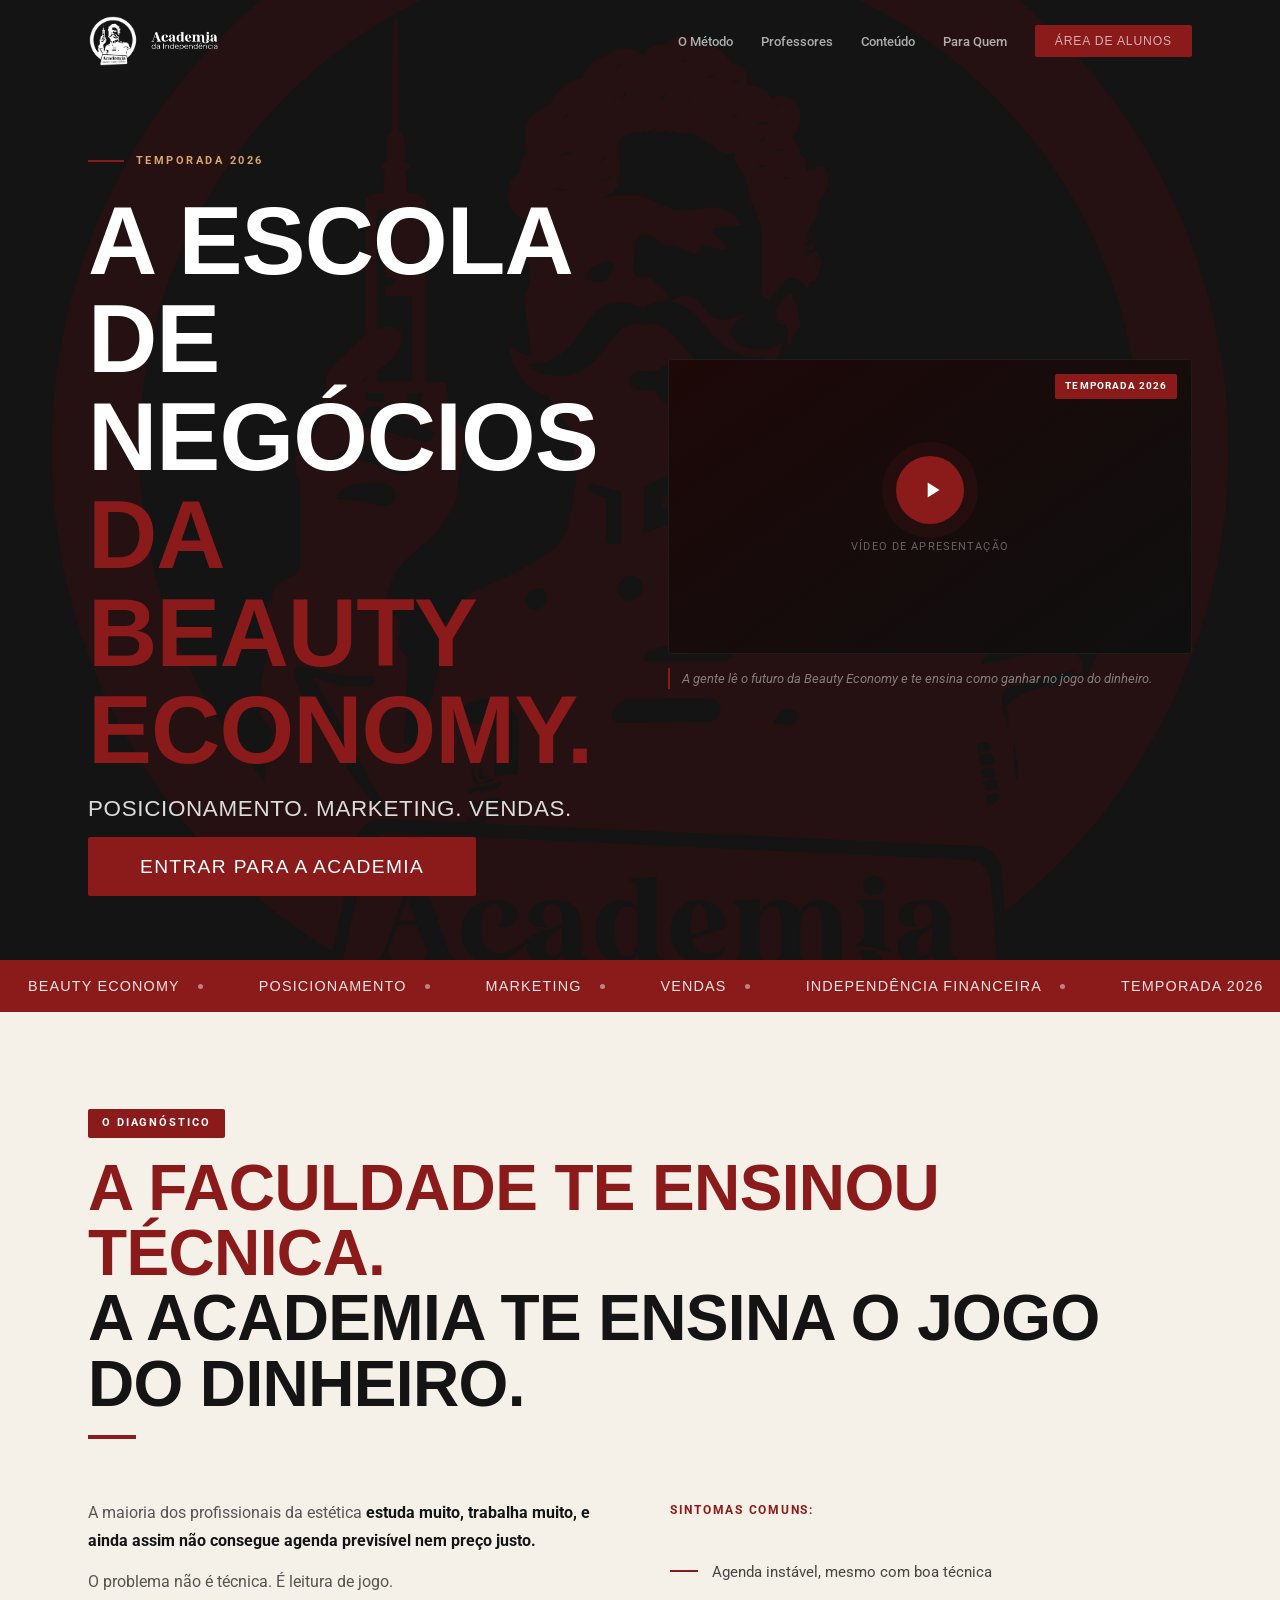
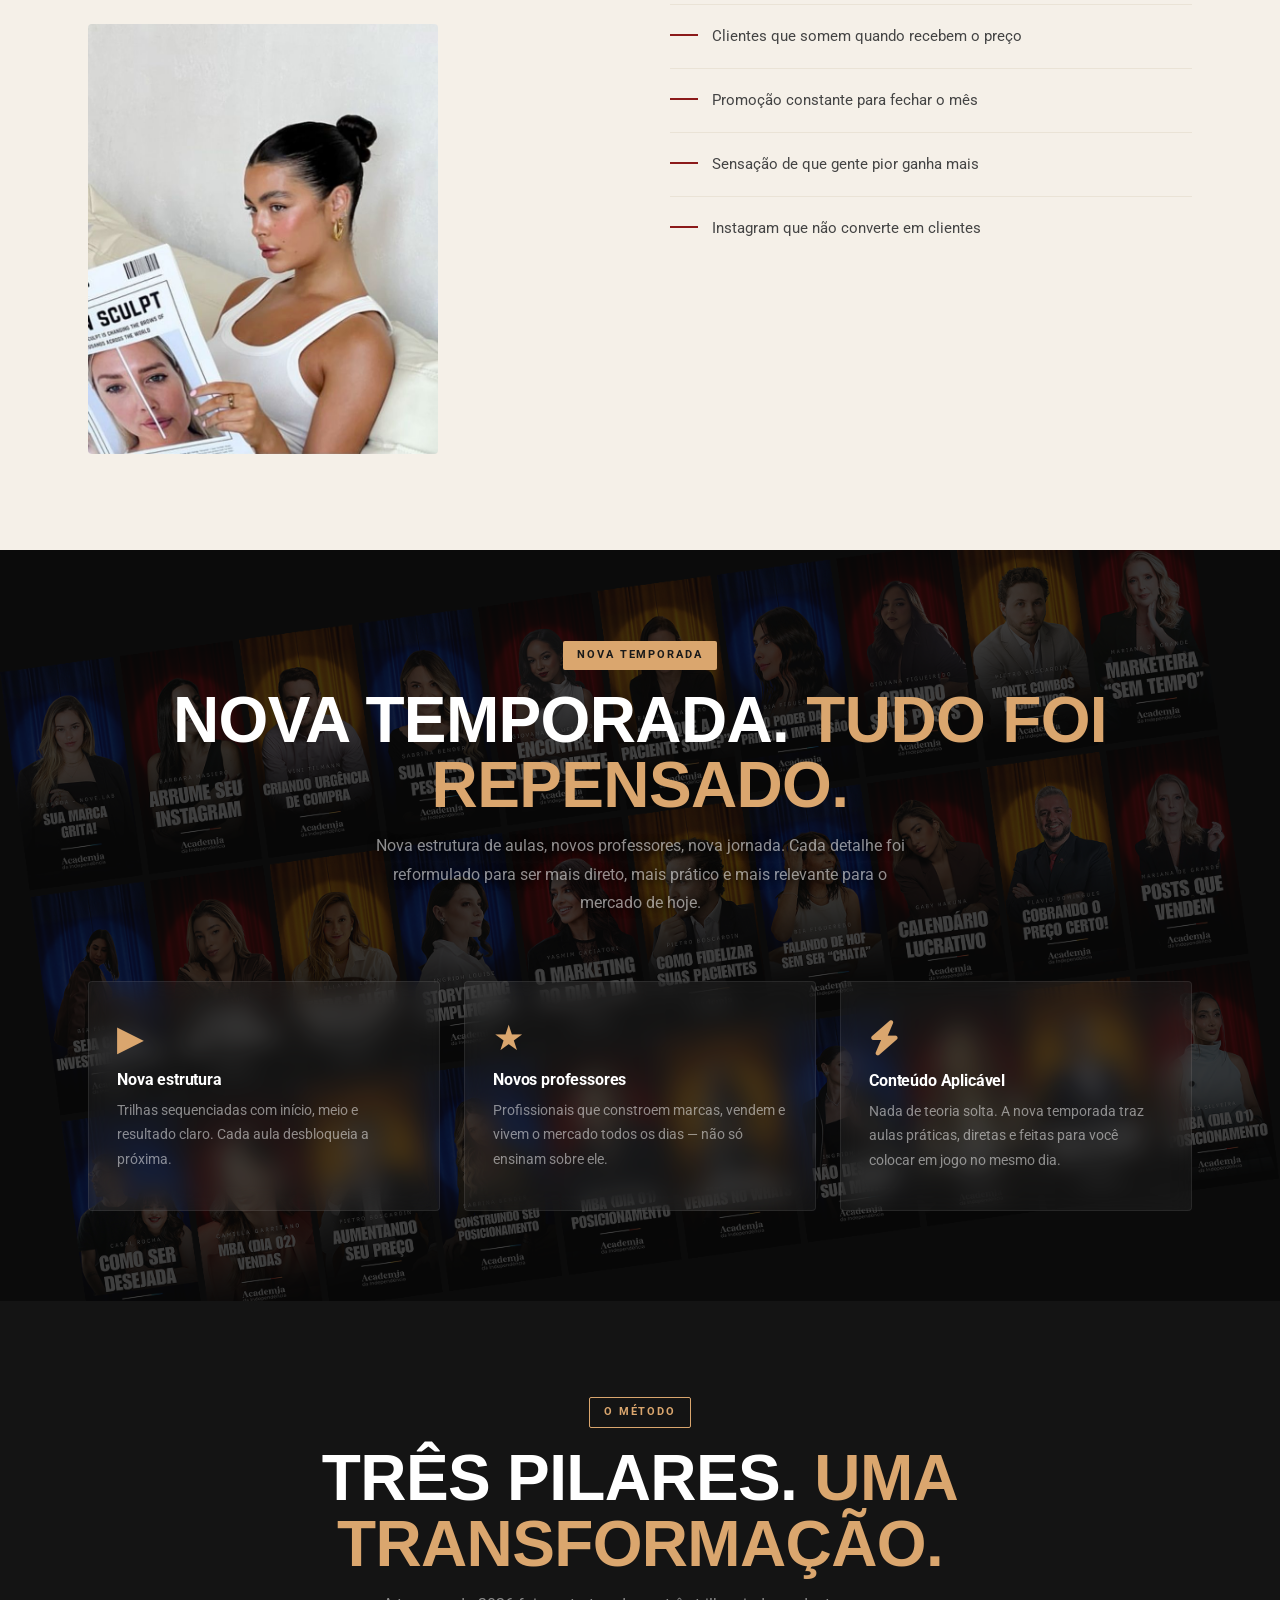
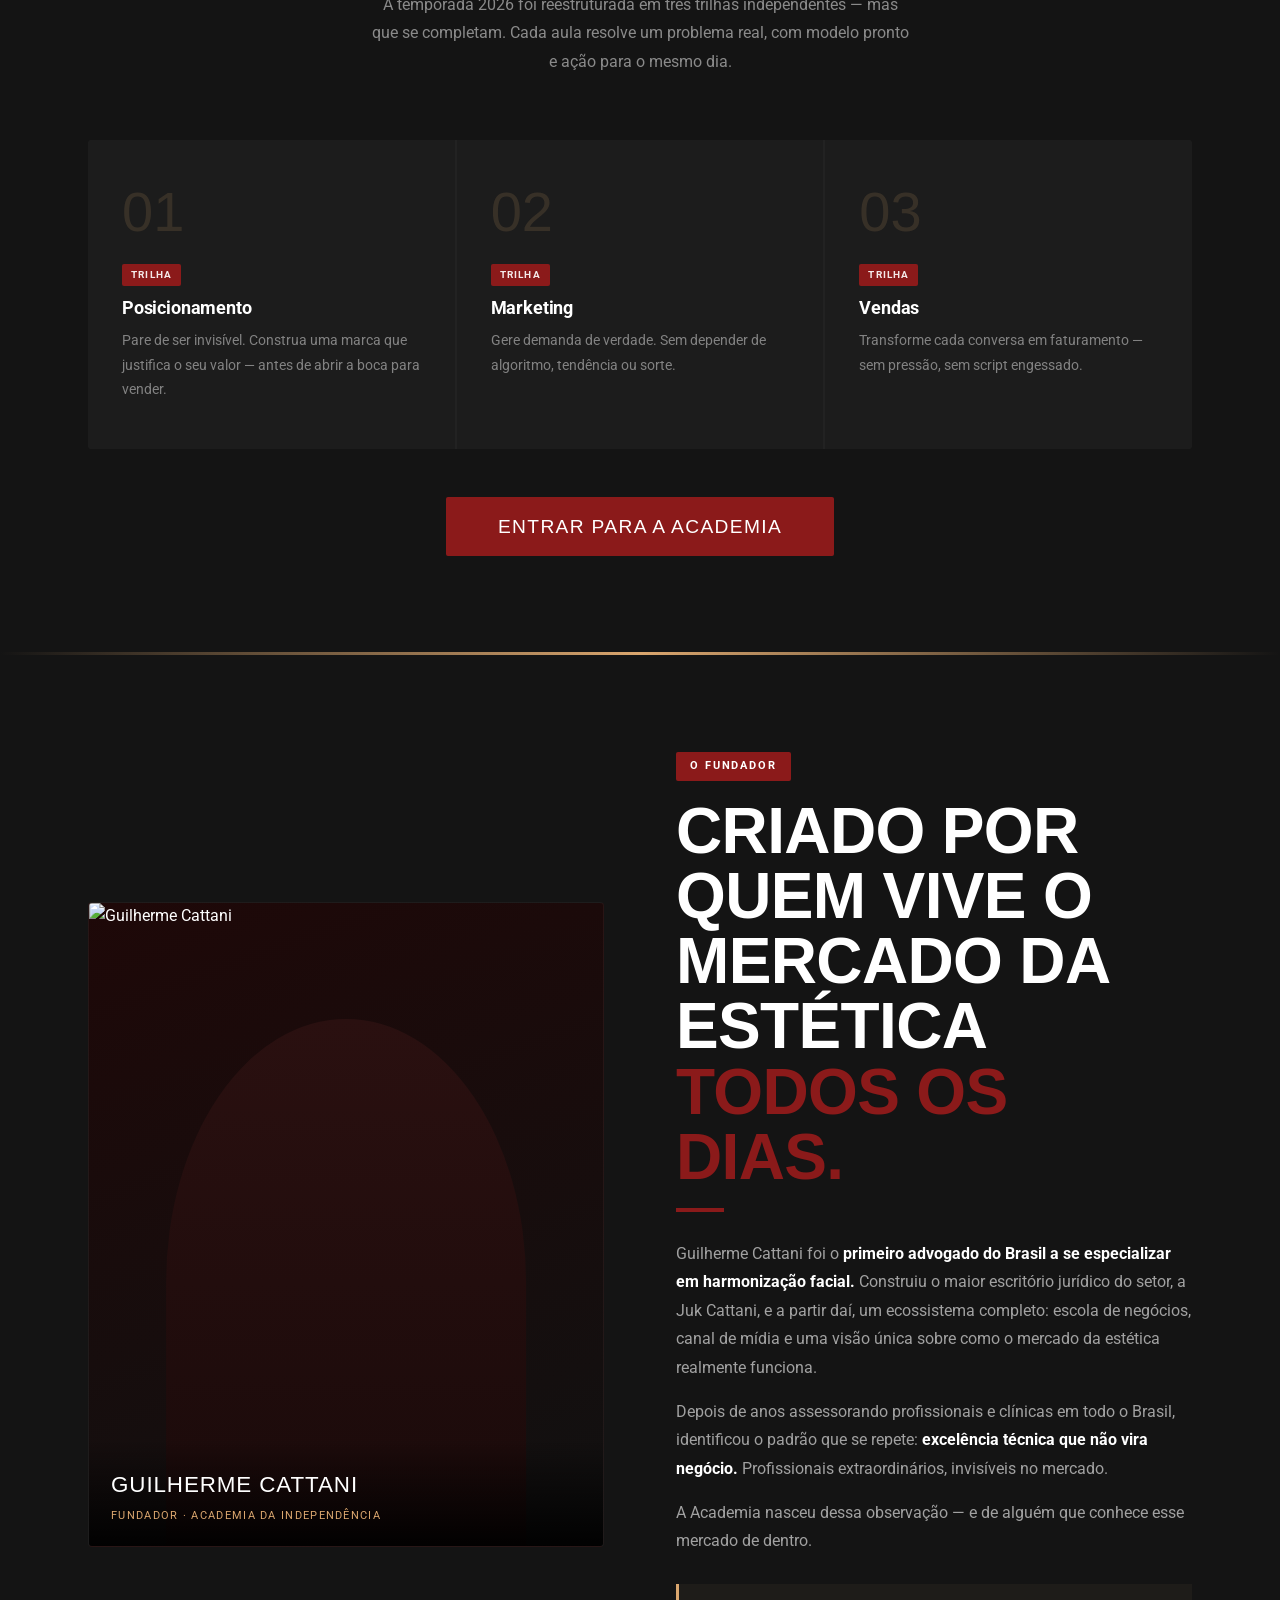
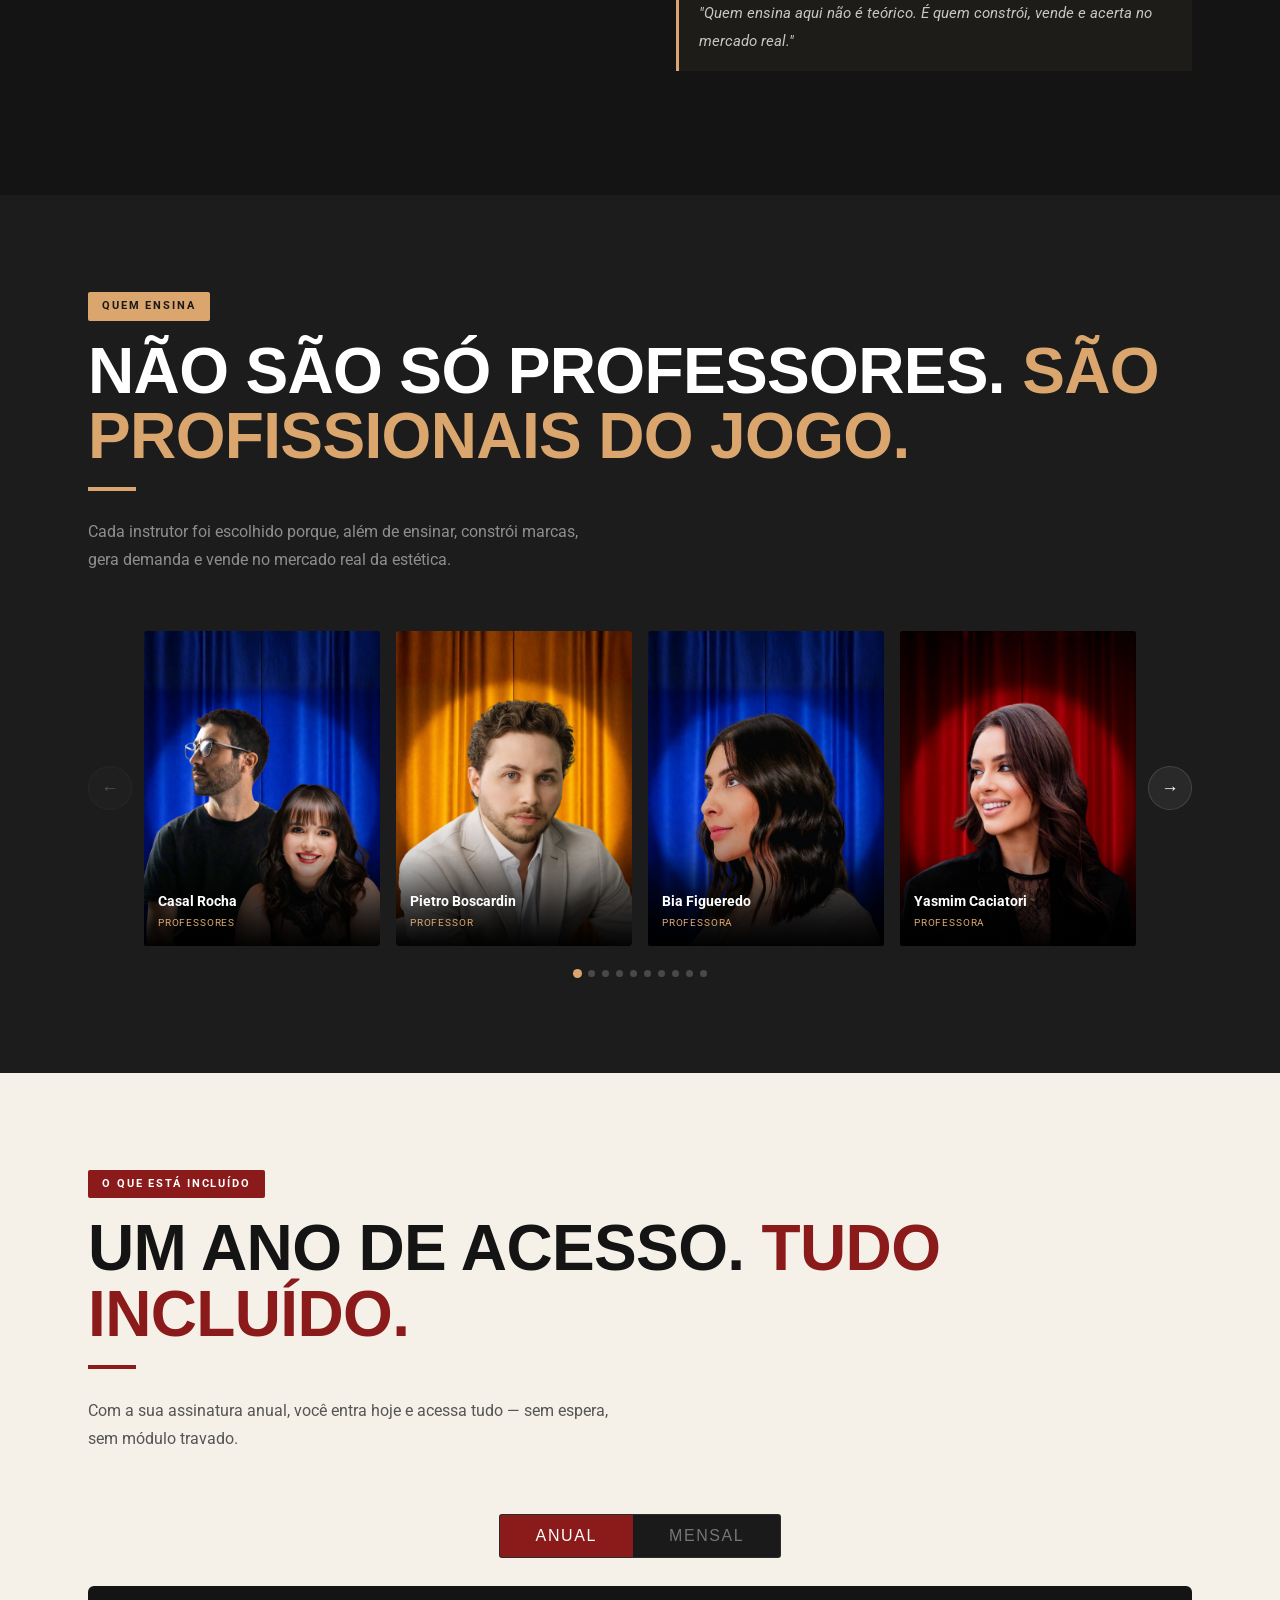
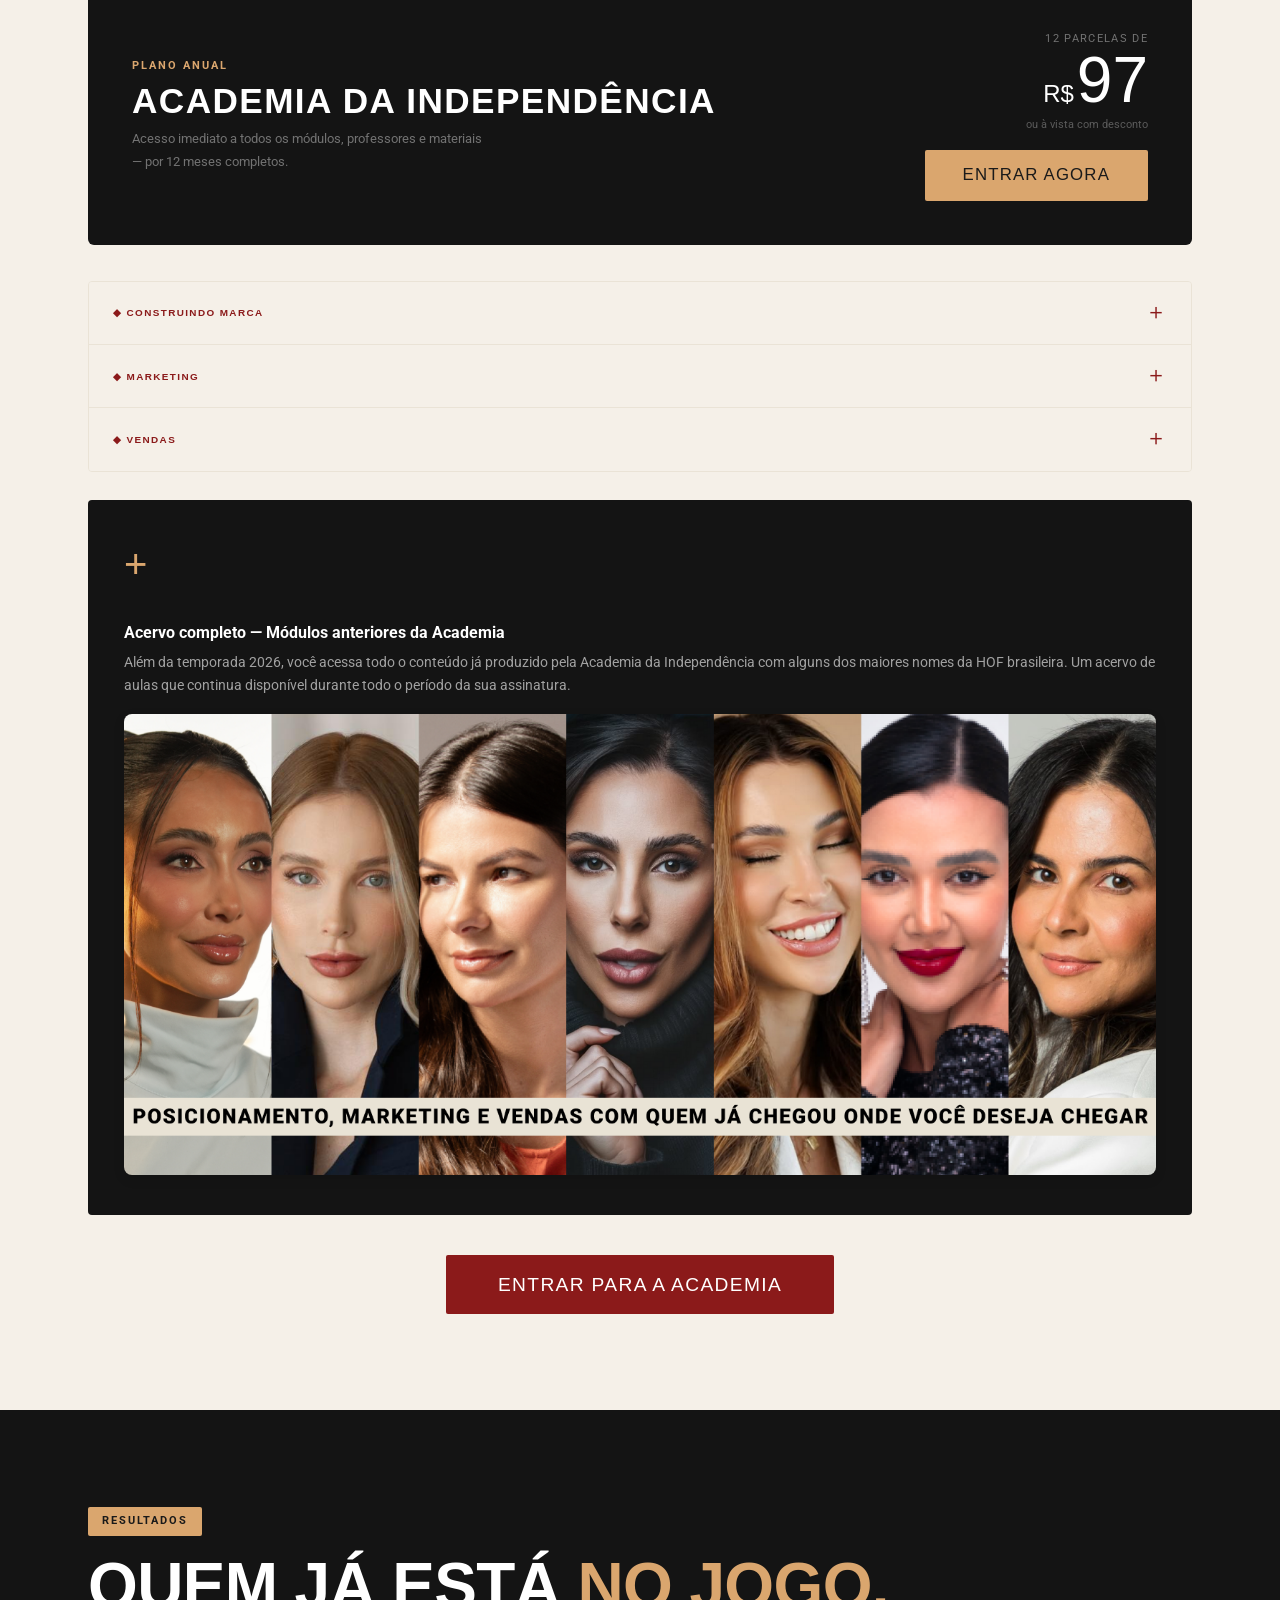
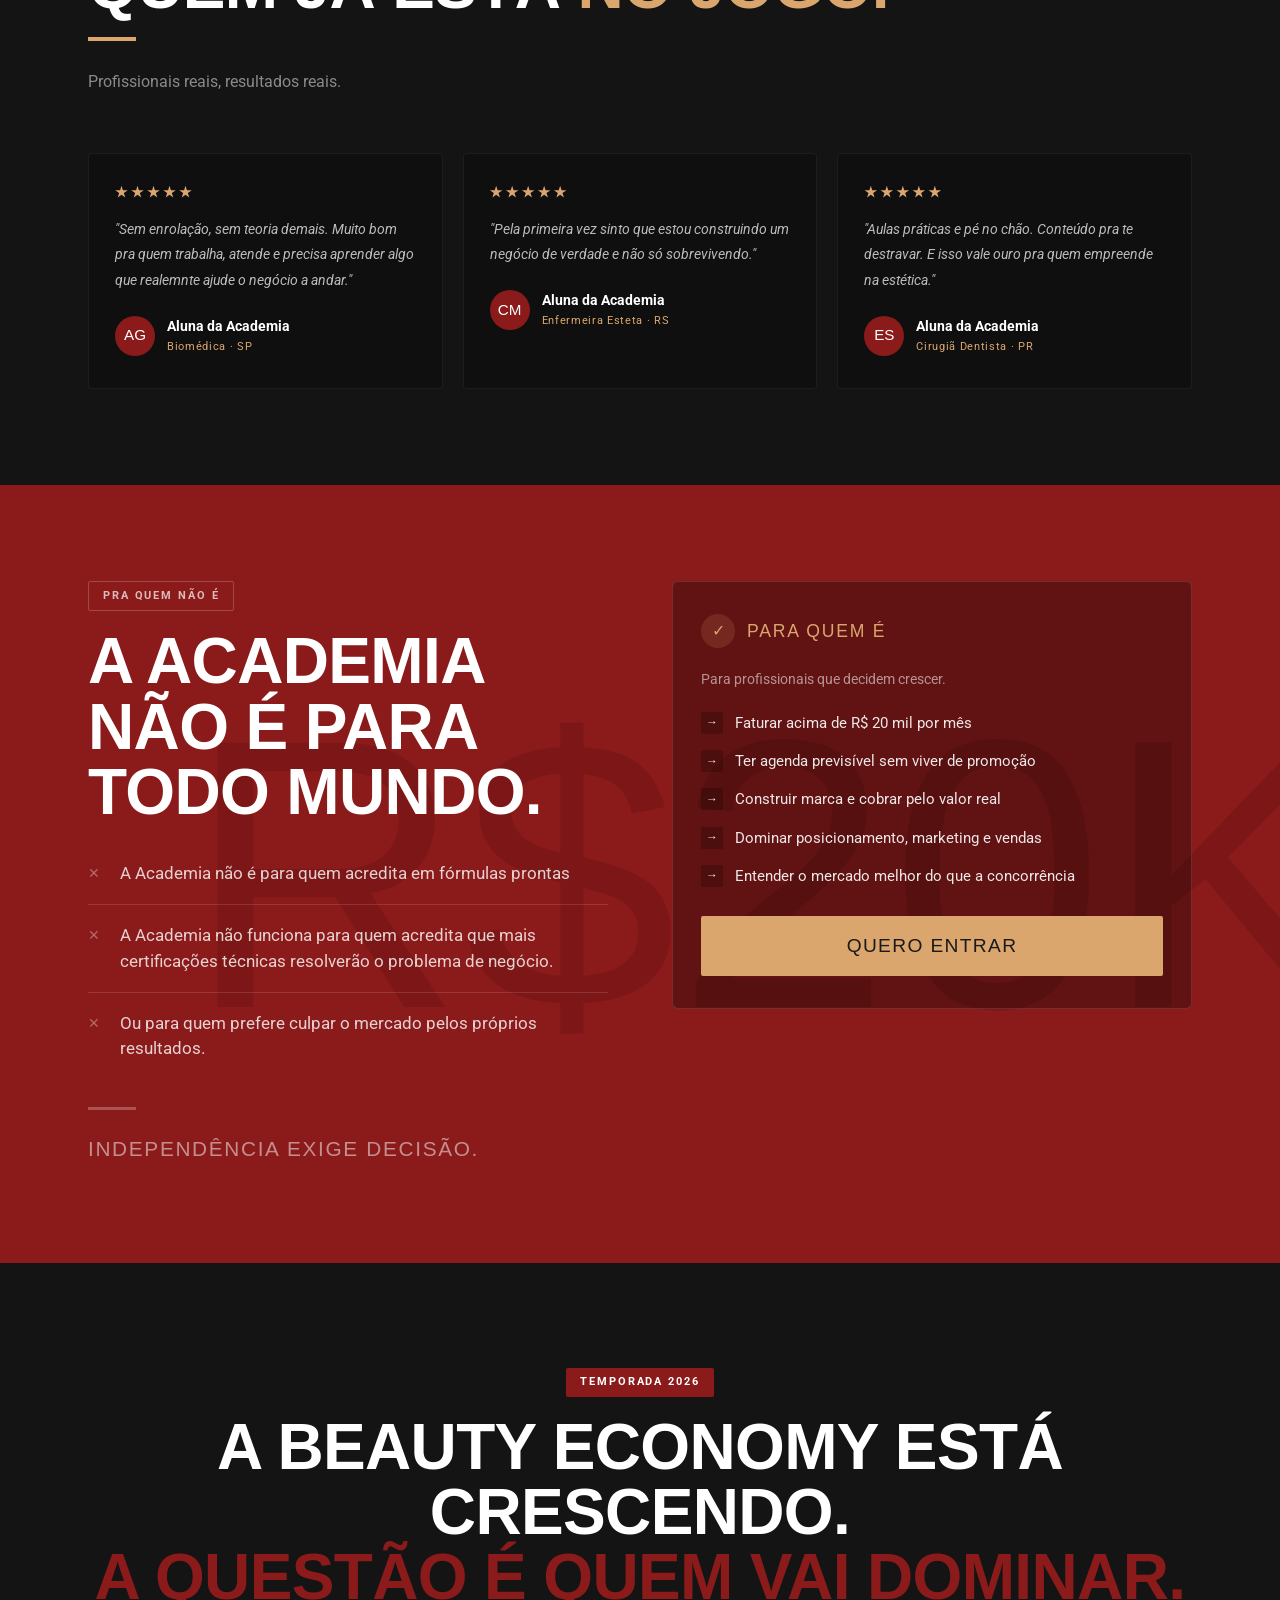
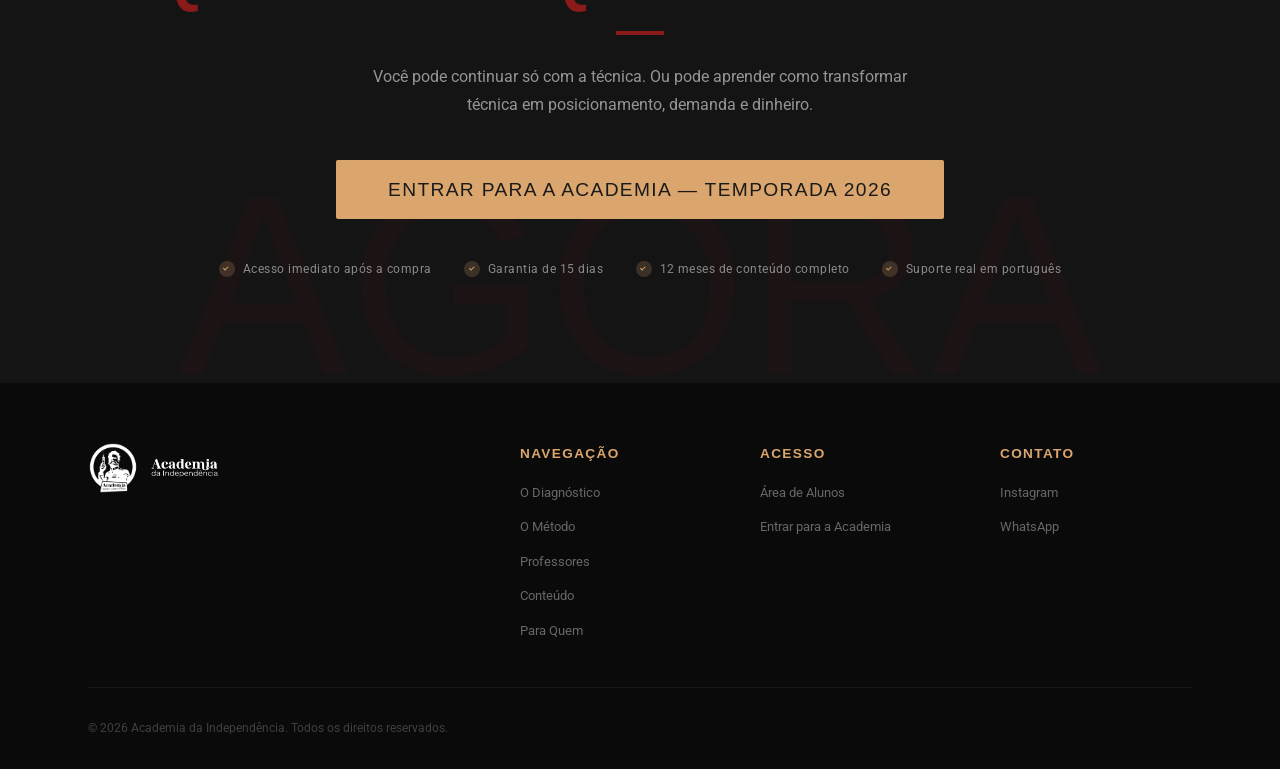
==== commit 4b1d3a22: "update" ====
--- a/index.html
+++ b/index.html
@@ -14,6 +14,8 @@
 </head>
 
 <body>
+  <a id="whatsapp" href="https://wa.me/554791027079?text=Olá, gostaria de mais informações sobre a Academia da Independência!" target="_blank" rel="noopener noreferrer"></a>
+
 
   <!-- HEADER -->
   <header id="hdr">
@@ -54,7 +56,7 @@
         <h1 class="hero-h1 rv d1">A escola de negócios<br><span class="red">da Beauty Economy.</span></h1>
         <p class="hero-bold rv d2">Posicionamento. Marketing. Vendas.</p>
         <div class="hero-ctas rv d3">
-          <a href="#content" class="btn btn-r btn-xl">Entrar para a Academia</a>
+          <a href="https://clkdmg.site/pay/acad-independencia-2025?" class="btn btn-r btn-xl">Entrar para a Academia</a>
         </div>
       </div>
       <div class="hero-vid rv d2">
@@ -180,7 +182,7 @@
           <p>Transforme cada conversa em faturamento — sem pressão, sem script engessado.</p>
         </div>
       </div>
-      <div class="method-cta rv"><a href="#content" class="btn btn-r btn-xl">Entrar para a Academia</a></div>
+      <div class="method-cta rv"><a href="https://clkdmg.site/pay/acad-independencia-2025?" class="btn btn-r btn-xl">Entrar para a Academia</a></div>
     </div>
   </section>
 
@@ -477,7 +479,7 @@
           <img src="img/moduloanterior.png" alt="" style="margin-top:16px;max-width:100%;border-radius:8px;box-shadow:0 4px 12px rgba(0,0,0,.1)">
         </div>
       </div>
-      <div class="cnt-cta rv"><a href="#" class="btn btn-r btn-xl">Entrar para a Academia</a></div>
+      <div class="cnt-cta rv"><a href="https://clkdmg.site/pay/acad-independencia-2025?" class="btn btn-r btn-xl">Entrar para a Academia</a></div>
     </div>
   </section>
 
@@ -578,7 +580,7 @@
               <li><span class="arr">→</span>Dominar posicionamento, marketing e vendas</li>
               <li><span class="arr">→</span>Entender o mercado melhor do que a concorrência</li>
             </ul>
-            <a href="#cta" class="btn btn-g btn-xl" style="width:100%;text-align:center;margin-top:8px;">Quero Entrar</a>
+            <a href="https://clkdmg.site/pay/acad-independencia-2025?" class="btn btn-g btn-xl" style="width:100%;text-align:center;margin-top:8px;">Quero Entrar</a>
           </div>
         </div>
       </div>
@@ -635,8 +637,8 @@
         <div class="ftr-c">
           <h5>Acesso</h5>
           <ul>
-            <li><a href="#">Área de Alunos</a></li>
-            <li><a href="#">Entrar para a Academia</a></li>
+            <li><a href="https://academia-da-independencia.memberclass.com.br/login?redirect=/">Área de Alunos</a></li>
+            <li><a href="https://clkdmg.site/pay/acad-independencia-2025?">Entrar para a Academia</a></li>
           </ul>
         </div>
         <div class="ftr-c">
@@ -644,9 +646,6 @@
           <ul>
             <li><a href="#">Instagram</a></li>
             <li><a href="#">WhatsApp</a></li>
-            <li><a href="#">YouTube</a></li>
-            <li><a href="#">Termos de Uso</a></li>
-            <li><a href="#">Política de Privacidade</a></li>
           </ul>
         </div>
       </div>
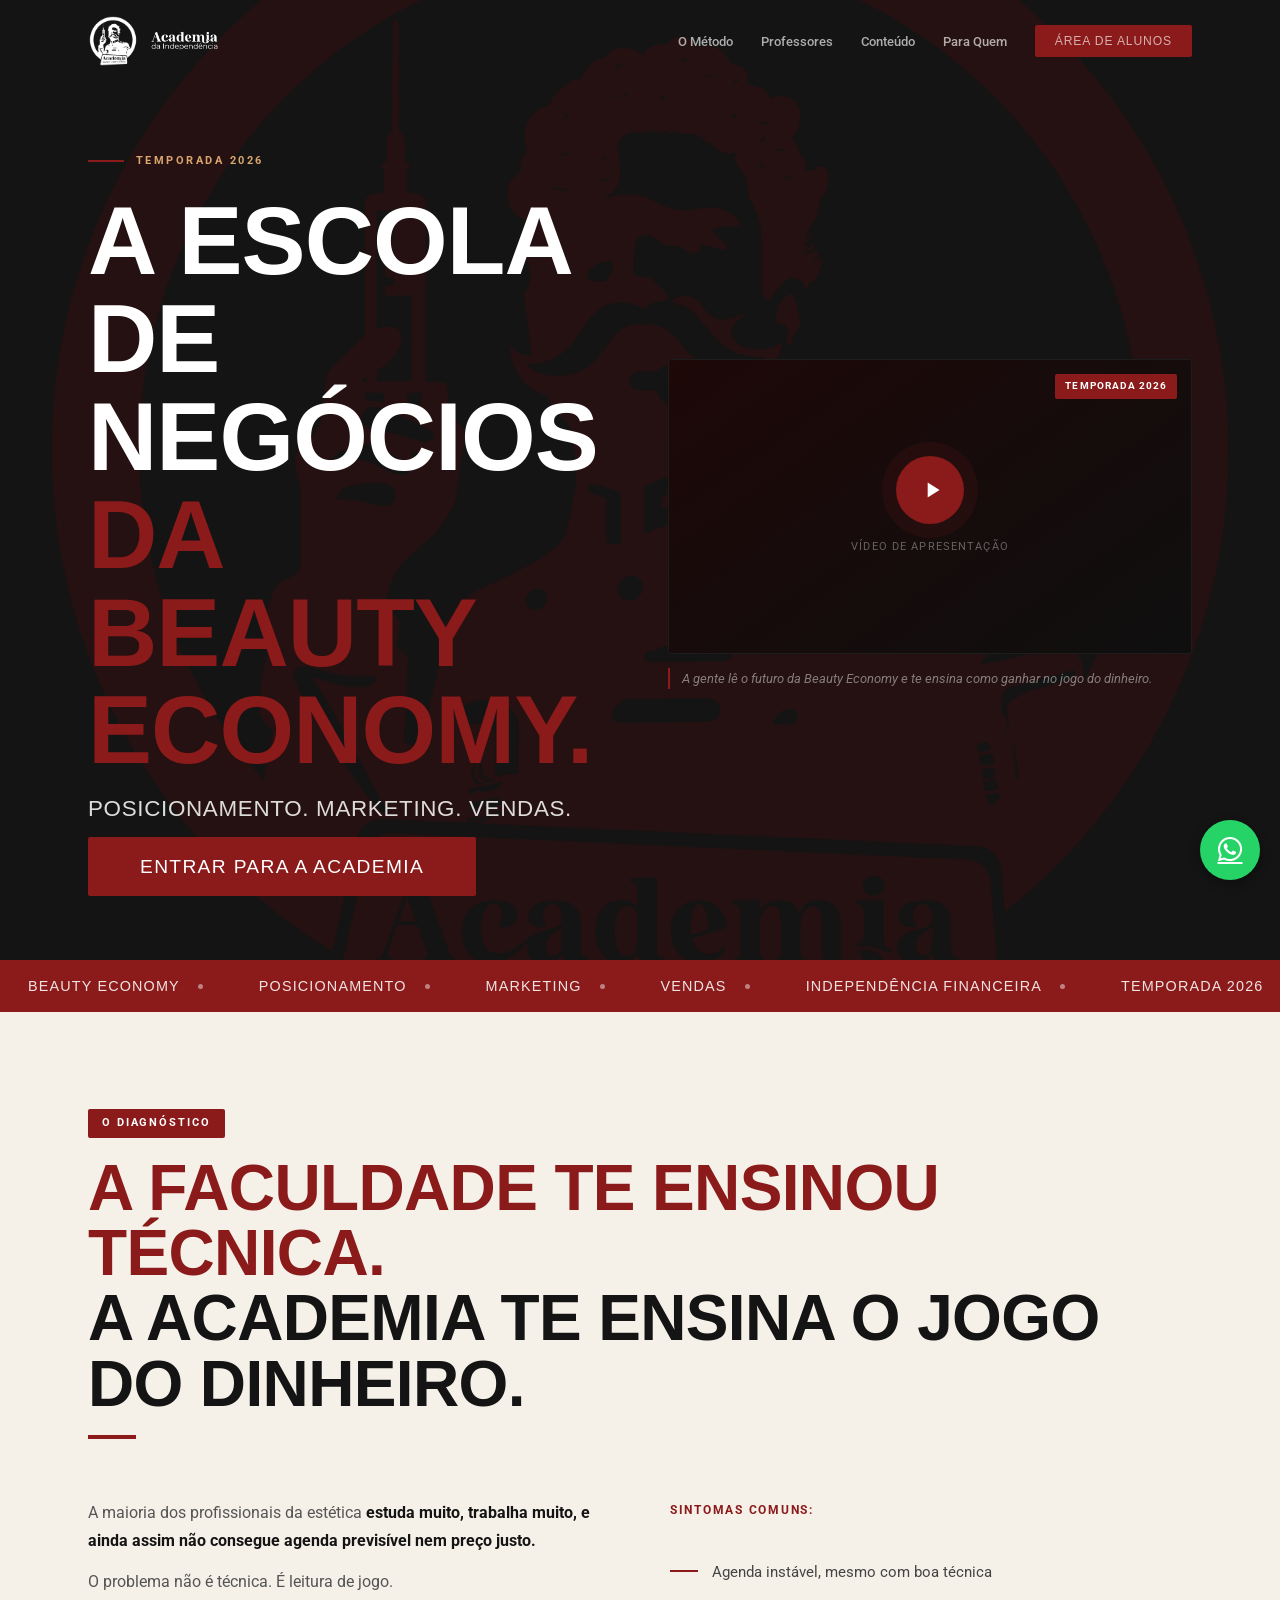
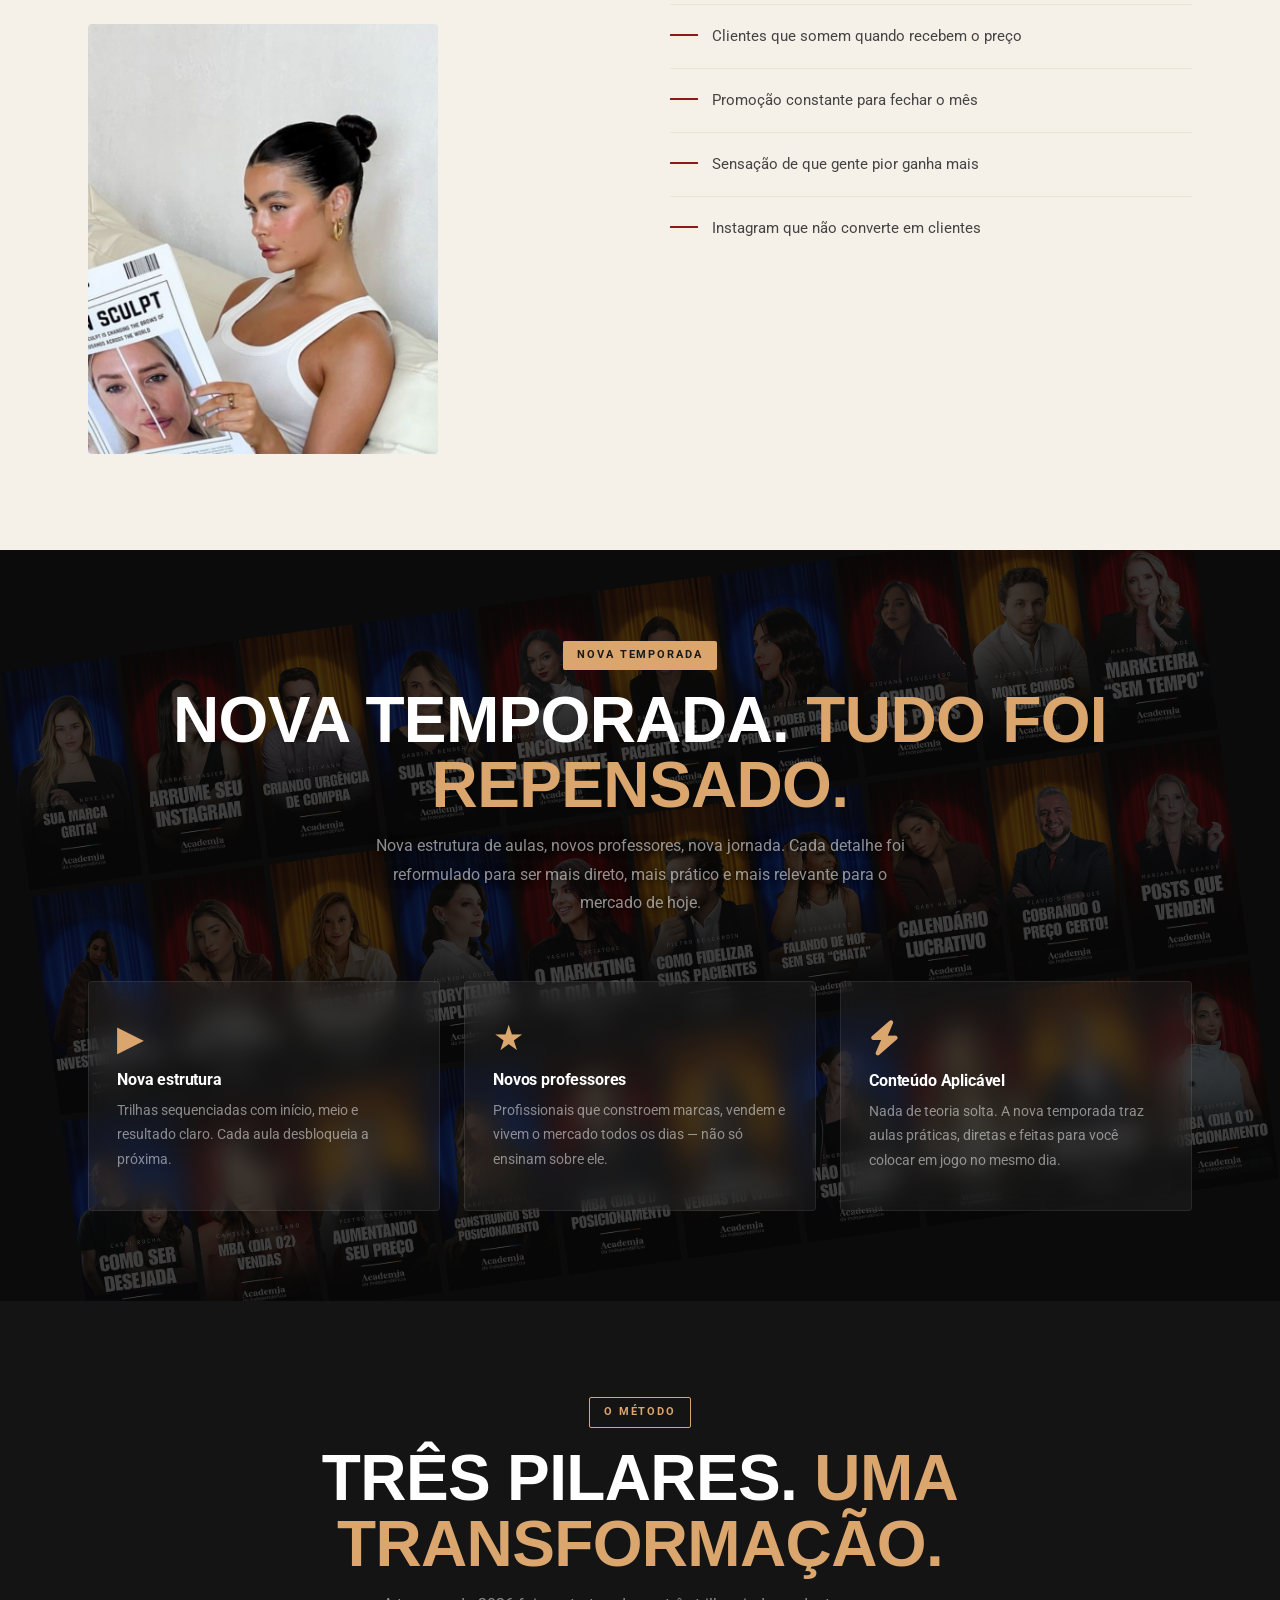
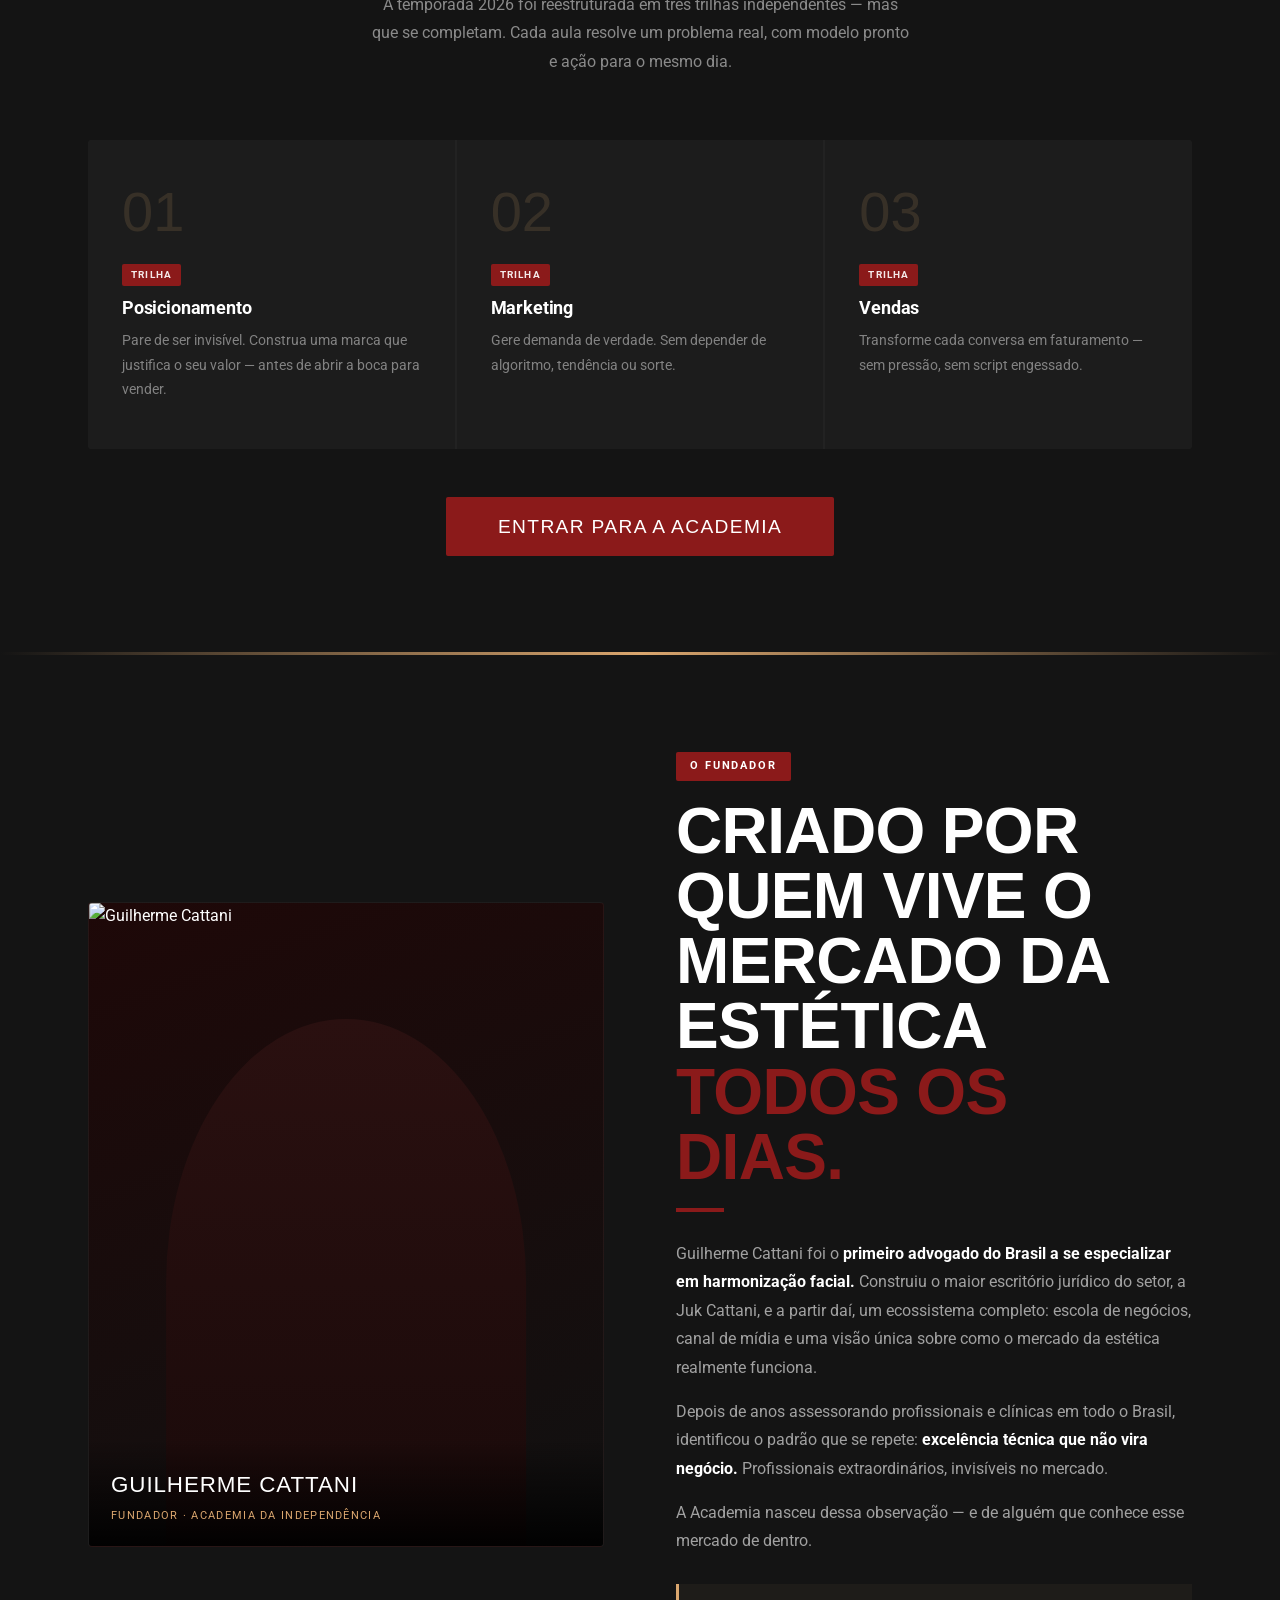
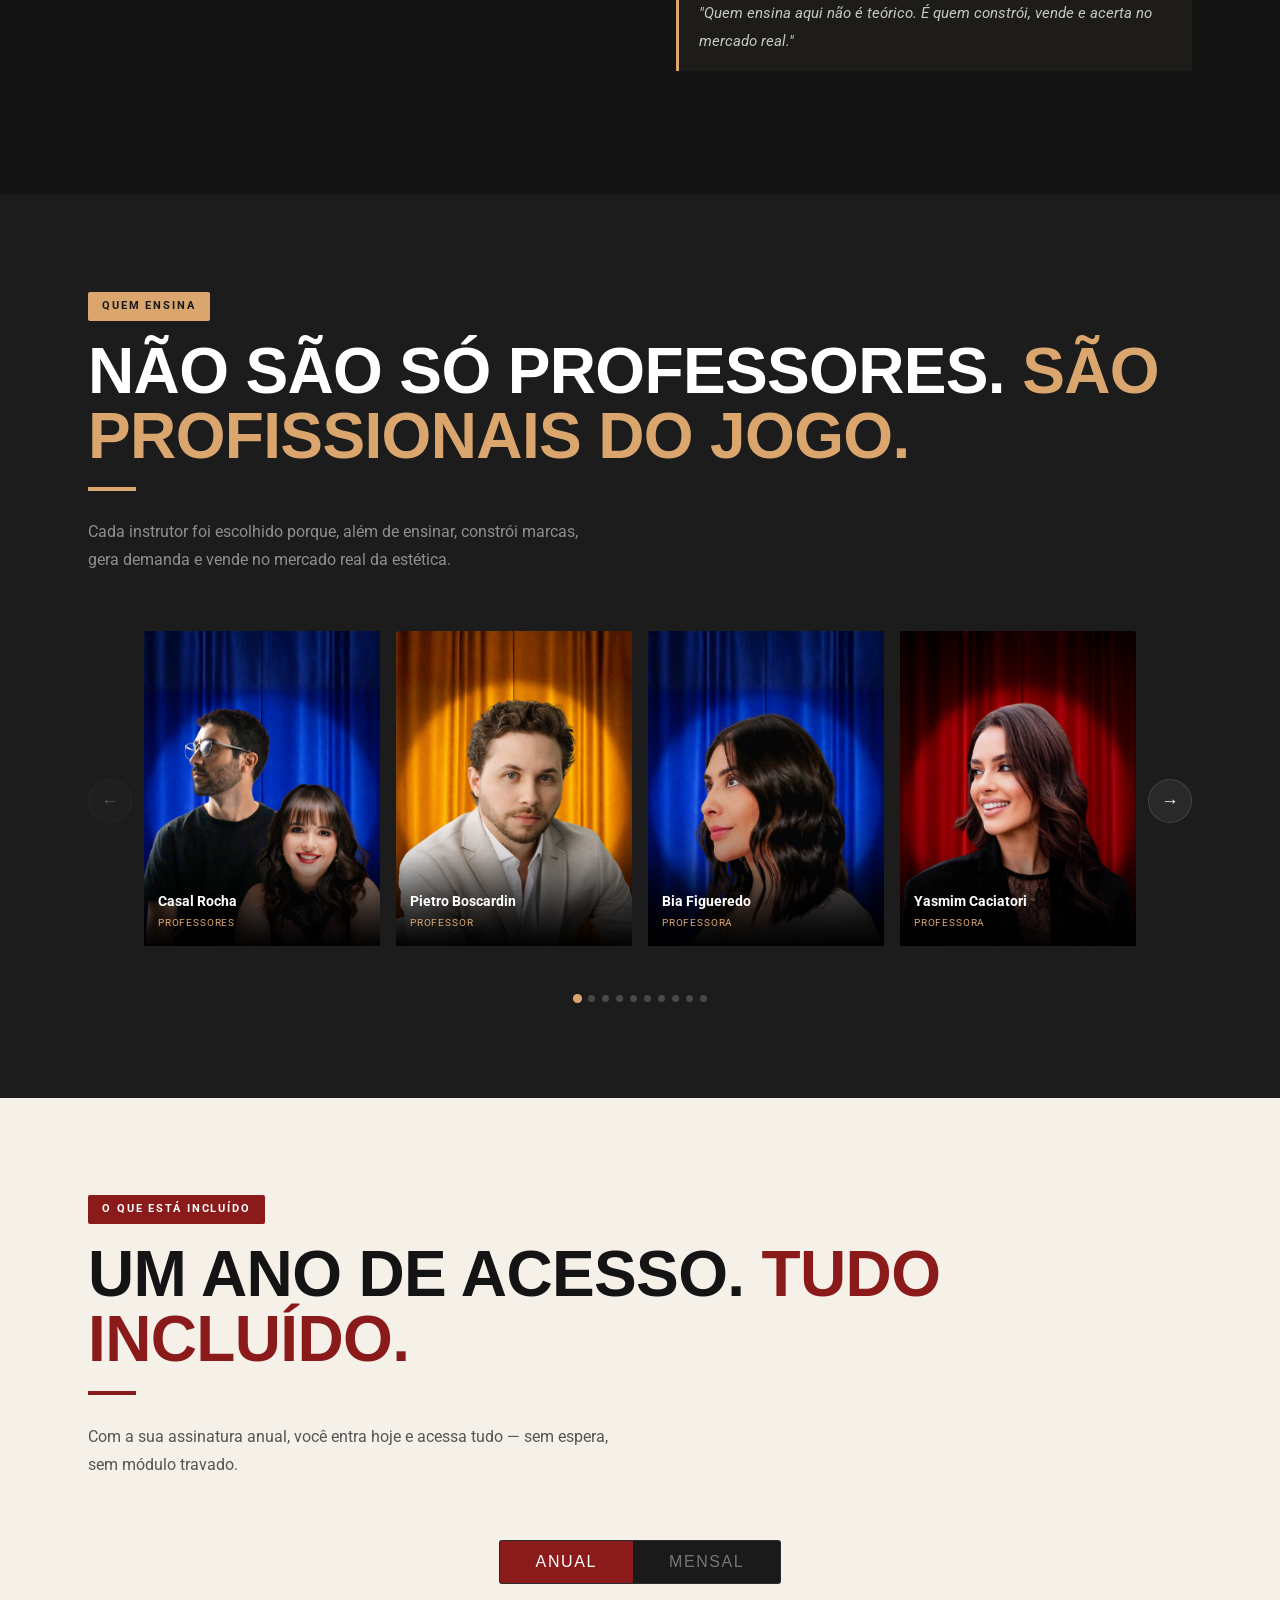
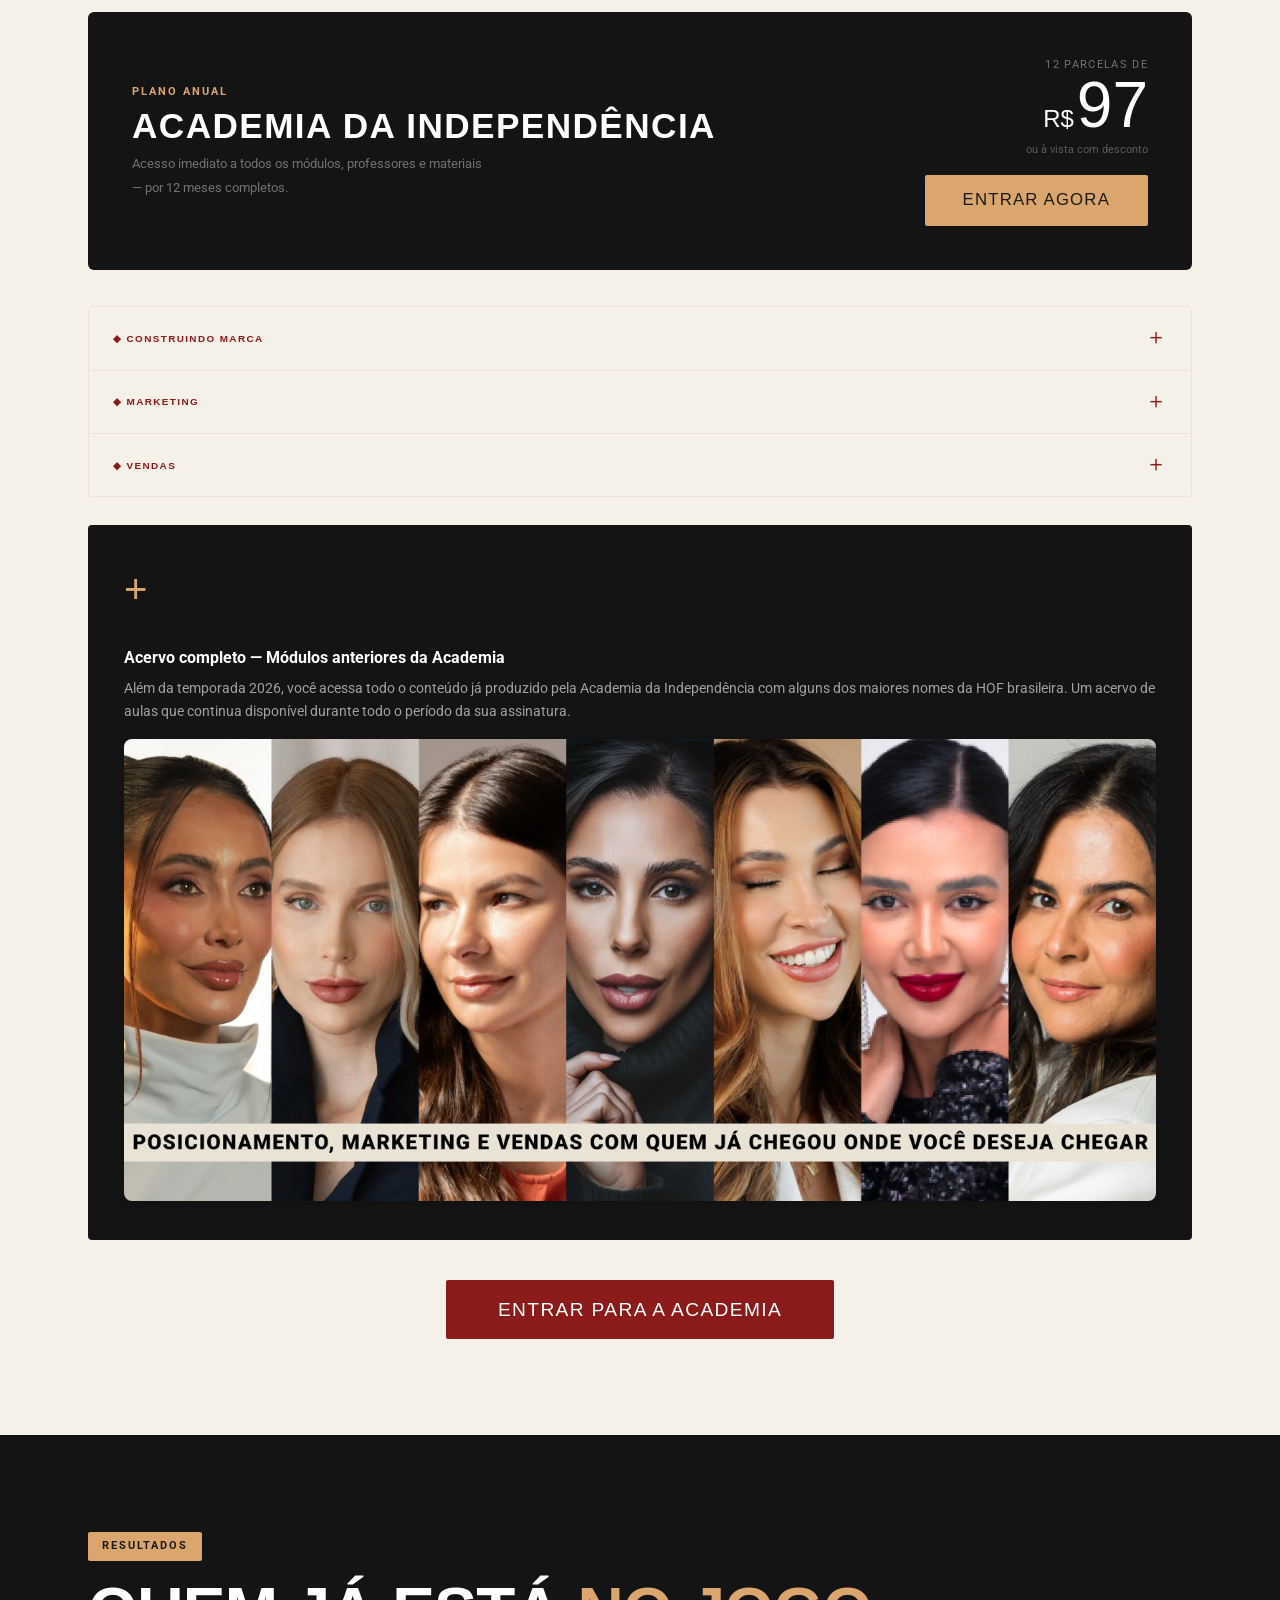
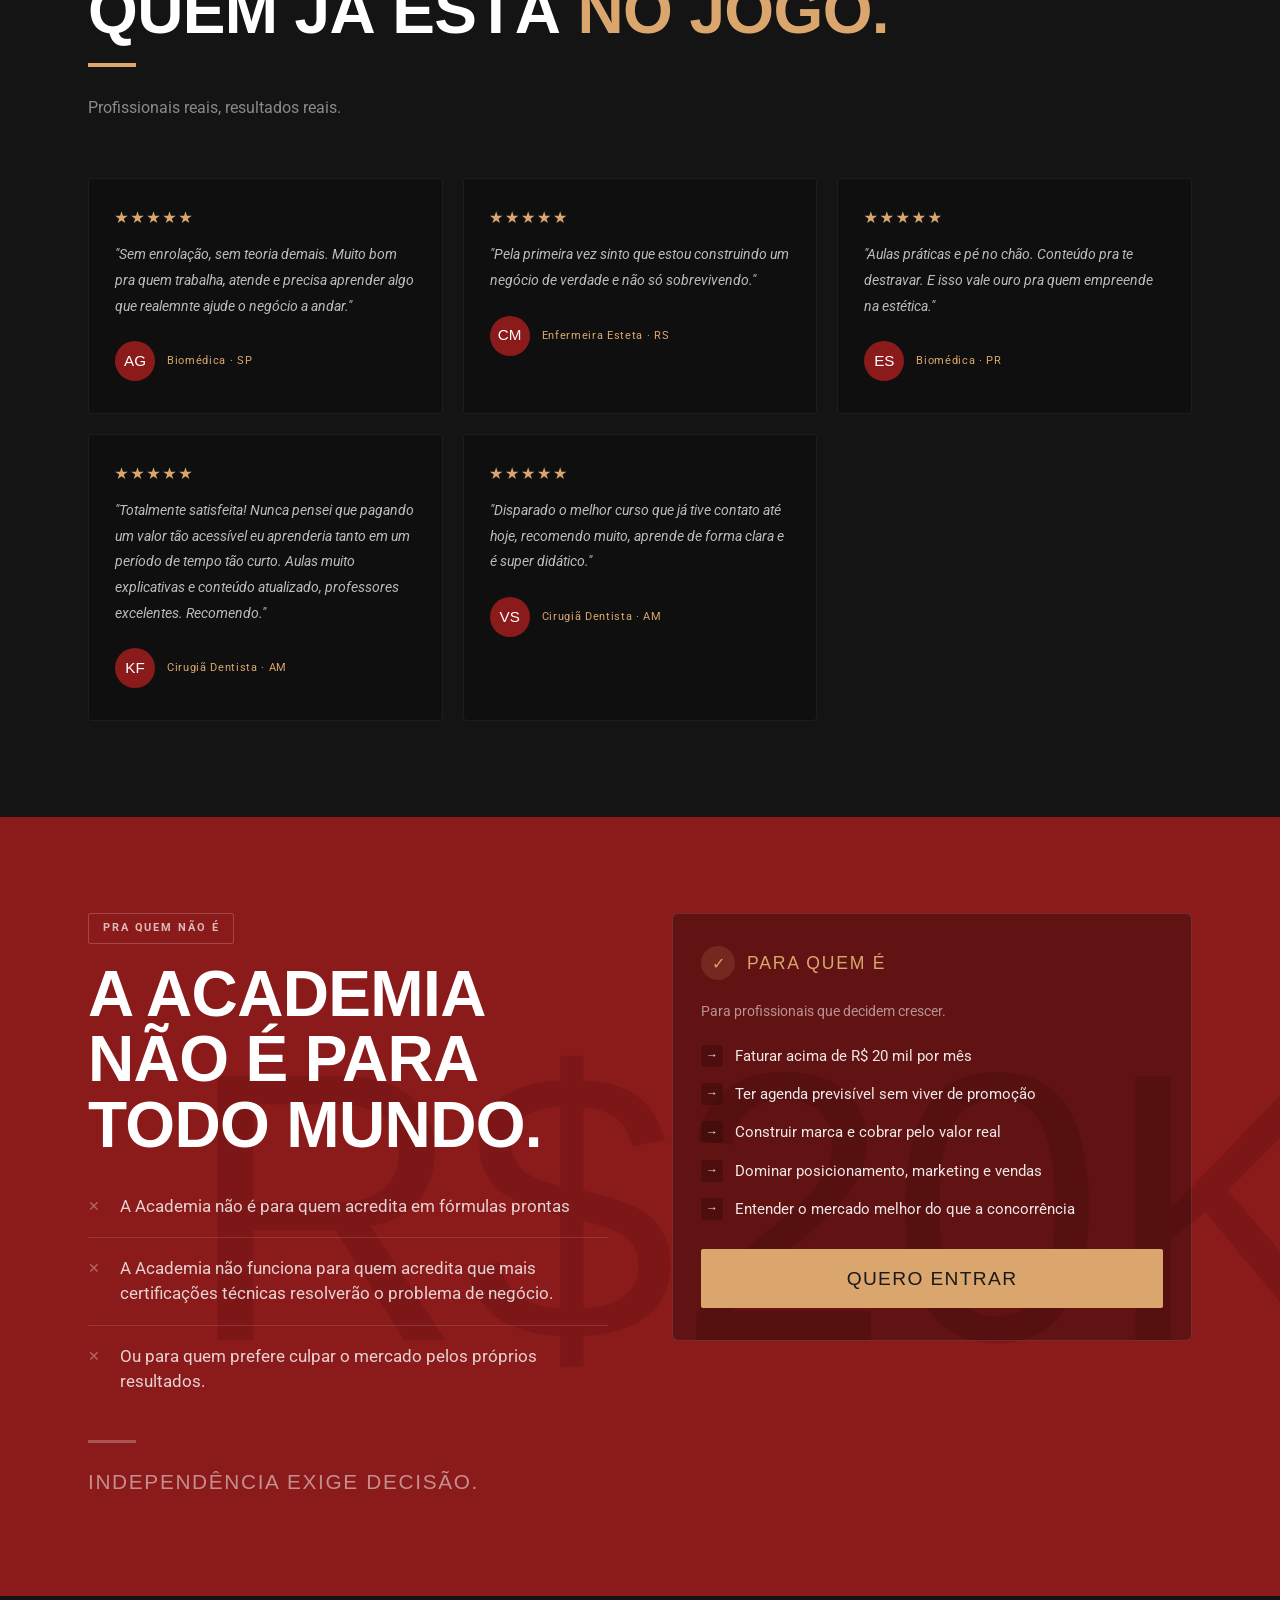
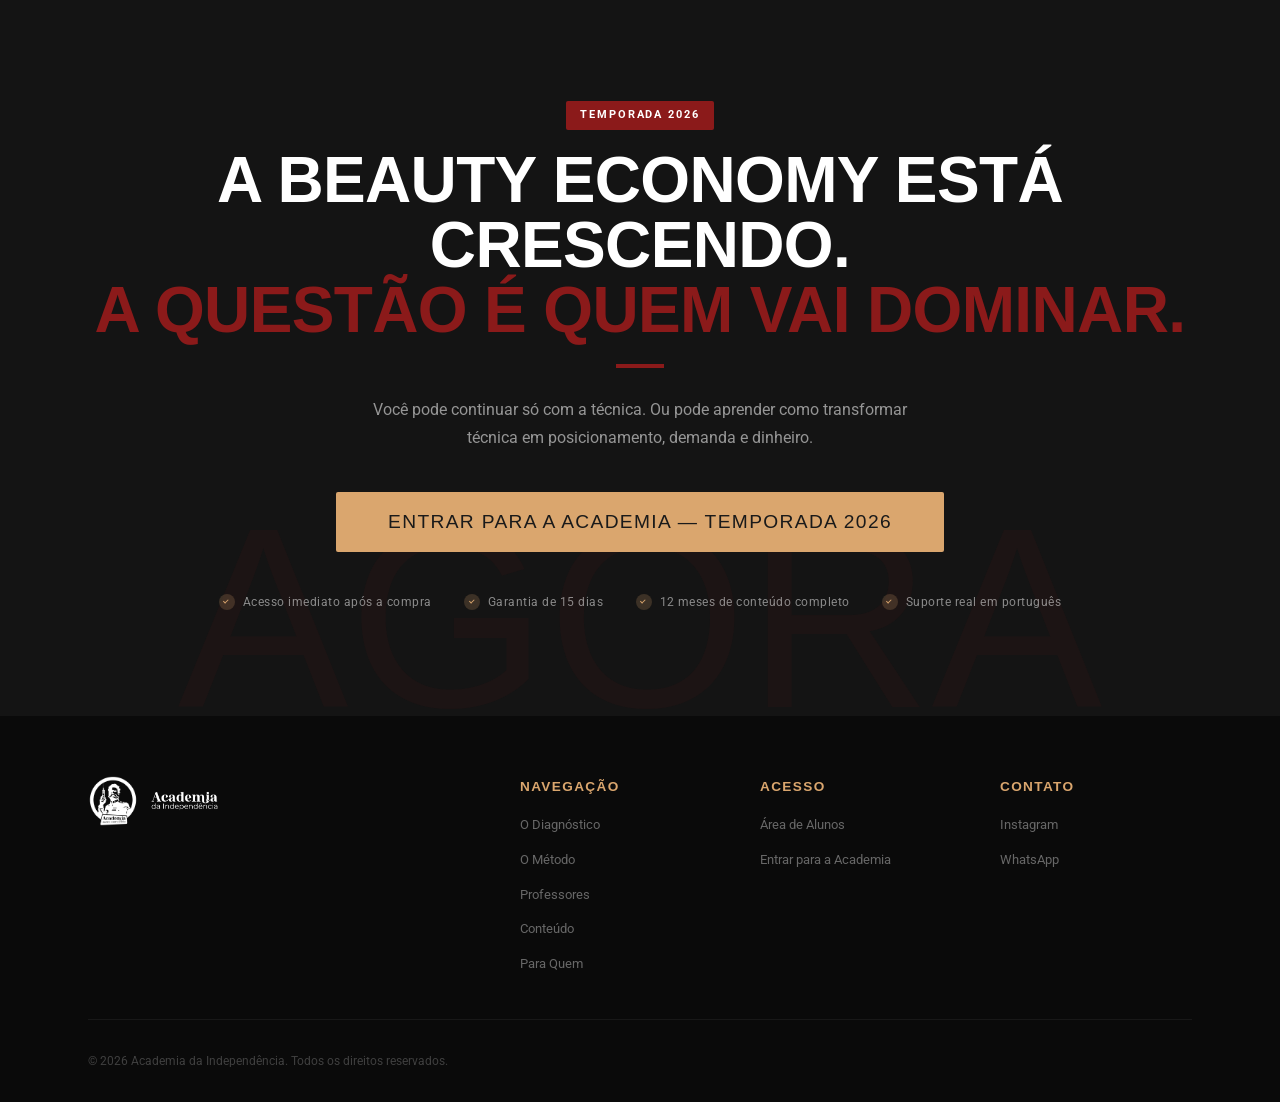
==== commit 866a81c6: "update" ====
--- a/index.html
+++ b/index.html
@@ -14,7 +14,9 @@
 </head>
 
 <body>
-  <a id="whatsapp" href="https://wa.me/554791027079?text=Olá, gostaria de mais informações sobre a Academia da Independência!" target="_blank" rel="noopener noreferrer"></a>
+  <a id="whatsapp" href="https://wa.me/554791027079?text=Olá, gostaria de mais informações sobre a Academia da Independência!" target="_blank" rel="noopener noreferrer">
+    <i class="fa-brands fa-whatsapp"></i>
+  </a>
 
 
   <!-- HEADER -->
@@ -30,7 +32,7 @@
           <li><a href="#inst">Professores</a></li>
           <li><a href="#content">Conteúdo</a></li>
           <li><a href="#fw">Para Quem</a></li>
-          <li><a href="https://academia-da-independencia.memberclass.com.br/login?redirect=/" class="btn btn-r" style="padding:10px 20px;font-size:.76rem">Área de Alunos</a></li>
+          <li><a href="https://academia-da-independencia.memberclass.com.br/login?redirect=/" class="btn btn-r" target="_blank" style="padding:10px 20px;font-size:.76rem">Área de Alunos</a></li>
         </ul>
       </nav>
       <button class="ham" id="ham" aria-label="Menu"><span></span><span></span><span></span></button>
@@ -42,7 +44,7 @@
     <a href="#inst" onclick="cm()">Professores</a>
     <a href="#content" onclick="cm()">Conteúdo</a>
     <a href="#fw" onclick="cm()">Para Quem</a>
-    <a href="https://academia-da-independencia.memberclass.com.br/login?redirect=/" class="btn btn-g btn-xl" onclick="cm()">Área de Alunos</a>
+    <a href="https://academia-da-independencia.memberclass.com.br/login?redirect=/" class="btn btn-g btn-xl" target="_blank" onclick="cm()">Área de Alunos</a>
   </div>
 
   <!-- SEC 1 — HERO -->
@@ -56,7 +58,7 @@
         <h1 class="hero-h1 rv d1">A escola de negócios<br><span class="red">da Beauty Economy.</span></h1>
         <p class="hero-bold rv d2">Posicionamento. Marketing. Vendas.</p>
         <div class="hero-ctas rv d3">
-          <a href="https://clkdmg.site/pay/acad-independencia-2025?" class="btn btn-r btn-xl">Entrar para a Academia</a>
+          <a href="https://clkdmg.site/pay/acad-independencia-2025?" class="btn btn-r btn-xl" target="_blank">Entrar para a Academia</a>
         </div>
       </div>
       <div class="hero-vid rv d2">
@@ -182,7 +184,7 @@
           <p>Transforme cada conversa em faturamento — sem pressão, sem script engessado.</p>
         </div>
       </div>
-      <div class="method-cta rv"><a href="https://clkdmg.site/pay/acad-independencia-2025?" class="btn btn-r btn-xl">Entrar para a Academia</a></div>
+      <div class="method-cta rv"><a href="https://clkdmg.site/pay/acad-independencia-2025?" class="btn btn-r btn-xl" target="_blank">Entrar para a Academia</a></div>
     </div>
   </section>
 
@@ -232,25 +234,30 @@
         <div class="carousel-track-wrap">
           <div class="carousel-track" id="carTrack">
 
-            <div class="ic">
-              <div class="ic-img">
-                <img src="img/casal.png" alt="Casal Rocha" style="position:absolute;inset:0;width:100%;height:100%;object-fit:cover;object-position:top center;">
-                <div class="ic-ov">
-                  <div class="in">Casal Rocha</div>
-                  <div class="ir">Professores</div>
-                </div>
-              </div>
-            </div>
-            <div class="ic">
-              <div class="ic-img">
+            <div class="ic"> <!--ok -->
+              <a href="https://www.instagram.com/casalrocha.mde/" target="_blank" rel="noopener noreferrer">
+                <div class=" ic-img">
+                  <img src="img/casal.png" alt="Casal Rocha" style="position:absolute;inset:0;width:100%;height:100%;object-fit:cover;object-position:top center;">
+                  <div class="ic-ov">
+                    <div class="in">Casal Rocha</div>
+                    <div class="ir">Professores</div>
+                  </div>
+                </div>
+              </a>
+            </div>
+            <div class="ic"><!--ok -->
+              <a href="https://www.instagram.com/pietro.boscardin/" target="_blank" rel="noopener noreferrer"">
+              <div class=" ic-img">
                 <img src="img/pietro.png" alt="Pietro Boscardin" style="position:absolute;inset:0;width:100%;height:100%;object-fit:cover;object-position:top center;">
                 <div class="ic-ov">
                   <div class="in">Pietro Boscardin</div>
                   <div class="ir">Professor</div>
                 </div>
-              </div>
-            </div>
-            <div class="ic">
+            </div>
+            </a>
+          </div>
+          <div class="ic"> <!--ok -->
+            <a href="https://www.instagram.com/biafigueiredobf/" target="_blank" rel="noopener noreferrer">
               <div class="ic-img">
                 <img src="img/bia-figueredo.png" alt="Bia Figueredo" style="position:absolute;inset:0;width:100%;height:100%;object-fit:cover;object-position:top center;">
                 <div class="ic-ov">
@@ -258,8 +265,10 @@
                   <div class="ir">Professora</div>
                 </div>
               </div>
-            </div>
-            <div class="ic">
+            </a>
+          </div>
+          <div class="ic">
+            <a href="https://www.instagram.com/" target="_blank" rel="noopener noreferrer">
               <div class="ic-img">
                 <img src="img/yasmim.png" alt="Yasmim Caciatori" style="position:absolute;inset:0;width:100%;height:100%;object-fit:cover;object-position:top center;">
                 <div class="ic-ov">
@@ -267,8 +276,10 @@
                   <div class="ir">Professora</div>
                 </div>
               </div>
-            </div>
-            <div class="ic">
+            </a>
+          </div>
+          <div class="ic"><!--ok -->
+            <a href="https://www.instagram.com/sa.bender/" target="_blank" rel="noopener noreferrer">
               <div class="ic-img">
                 <img src="img/sabrina.png" alt="Sabrina Bender" style="position:absolute;inset:0;width:100%;height:100%;object-fit:cover;object-position:top center;">
                 <div class="ic-ov">
@@ -276,17 +287,21 @@
                   <div class="ir">Professora</div>
                 </div>
               </div>
-            </div>
-            <div class="ic">
-              <div class="ic-img">
-                <img src="img/yarlla.png" alt="Yarlla Ravena" style="position:absolute;inset:0;width:100%;height:100%;object-fit:cover;object-position:top center;">
-                <div class="ic-ov">
-                  <div class="in">Yarlla Ravena</div>
-                  <div class="ir">Professora</div>
-                </div>
-              </div>
-            </div>
-            <div class="ic">
+            </a>
+          </div>
+          <div class="ic"> <--ok-->
+              <a href="https://www.instagram.com/yarllaravena/" target="_blank" rel="noopener noreferrer">
+                <div class="ic-img">
+                  <img src="img/yarlla.png" alt="Yarlla Ravena" style="position:absolute;inset:0;width:100%;height:100%;object-fit:cover;object-position:top center;">
+                  <div class="ic-ov">
+                    <div class="in">Yarlla Ravena</div>
+                    <div class="ir">Professora</div>
+                  </div>
+                </div>
+              </a>
+          </div>
+          <div class="ic"><!--ok -->
+            <a href="https://www.instagram.com/ingridhlouise/" target="_blank" rel="noopener noreferrer">
               <div class="ic-img">
                 <img src="img/ingridh.png" alt="Ingridh Louise" style="position:absolute;inset:0;width:100%;height:100%;object-fit:cover;object-position:top center;">
                 <div class="ic-ov">
@@ -294,8 +309,10 @@
                   <div class="ir">Professora</div>
                 </div>
               </div>
-            </div>
-            <div class="ic">
+            </a>
+          </div>
+          <div class="ic"> <!--ok -->
+            <a href="https://www.instagram.com/flaviodomingues7/" target="_blank" rel="noopener noreferrer">
               <div class="ic-img">
                 <img src="img/flavio.png" alt="Flavio Domingues" style="position:absolute;inset:0;width:100%;height:100%;object-fit:cover;object-position:top center;">
                 <div class="ic-ov">
@@ -303,17 +320,21 @@
                   <div class="ir">Professor</div>
                 </div>
               </div>
-            </div>
-            <div class="ic">
-              <div class="ic-img">
-                <img src="img/gaby.png" alt="Gaby Hakuna" style="position:absolute;inset:0;width:100%;height:100%;object-fit:cover;object-position:top center;">
-                <div class="ic-ov">
-                  <div class="in">Gaby Hakuna</div>
-                  <div class="ir">Professora</div>
-                </div>
-              </div>
-            </div>
-            <div class="ic">
+            </a>
+          </div>
+          <div class="ic"> <--ok-->
+              <a href="hhttps://www.instagram.com/gabyhakuna/" target="_blank" rel="noopener noreferrer">
+                <div class="ic-img">
+                  <img src="img/gaby.png" alt="Gaby Hakuna" style="position:absolute;inset:0;width:100%;height:100%;object-fit:cover;object-position:top center;">
+                  <div class="ic-ov">
+                    <div class="in">Gaby Hakuna</div>
+                    <div class="ir">Professora</div>
+                  </div>
+                </div>
+              </a>
+          </div>
+          <div class="ic">
+            <a href="https://www.instagram.com/" target="_blank" rel="noopener noreferrer">
               <div class="ic-img">
                 <img src="img/nove-lab.png" alt="Eduarda Sally" style="position:absolute;inset:0;width:100%;height:100%;object-fit:cover;object-position:top center;">
                 <div class="ic-ov">
@@ -321,8 +342,10 @@
                   <div class="ir">Professora</div>
                 </div>
               </div>
-            </div>
-            <div class="ic">
+            </a>
+          </div>
+          <div class="ic">
+            <a href="https://www.instagram.com/barbaramasiero.mkt/" target="_blank" rel="noopener noreferrer">
               <div class="ic-img">
                 <img src="img/barbara.png" alt="Bárbara Masiero" style="position:absolute;inset:0;width:100%;height:100%;object-fit:cover;object-position:top center;">
                 <div class="ic-ov">
@@ -330,8 +353,10 @@
                   <div class="ir">Professora</div>
                 </div>
               </div>
-            </div>
-            <div class="ic">
+            </a>
+          </div>
+          <div class="ic">
+            <a href="https://www.instagram.com/" target="_blank" rel="noopener noreferrer">
               <div class="ic-img">
                 <img src="img/Mariana.png" alt="Mariana" style="position:absolute;inset:0;width:100%;height:100%;object-fit:cover;object-position:top center;">
                 <div class="ic-ov">
@@ -339,8 +364,10 @@
                   <div class="ir">Professora</div>
                 </div>
               </div>
-            </div>
-            <div class="ic">
+            </a>
+          </div>
+          <div class="ic">
+            <a href="https://www.instagram.com/" target="_blank" rel="noopener noreferrer">
               <div class="ic-img">
                 <img src="img/vini.png" alt="Vini Tilmann" style="position:absolute;inset:0;width:100%;height:100%;object-fit:cover;object-position:top center;">
                 <div class="ic-ov">
@@ -348,13 +375,14 @@
                   <div class="ir">Professor</div>
                 </div>
               </div>
-            </div>
-          </div>
-        </div>
-        <button class="car-btn car-next" aria-label="Próximo">&#8594;</button>
-      </div>
-
-      <div class="car-dots" id="carDots"></div>
+            </a>
+          </div>
+        </div>
+      </div>
+      <button class="car-btn car-next" aria-label="Próximo">&#8594;</button>
+    </div>
+
+    <div class="car-dots" id="carDots"></div>
     </div>
   </section>
 
@@ -387,7 +415,7 @@
           <div class="from">12 parcelas de</div>
           <div class="price"><span class="cur">R$</span><span class="val">97</span></div>
           <div class="obs">ou à vista com desconto</div>
-          <a href="https://clkdmg.site/pay/acad-independencia-2025?" class="btn btn-g" style="margin-top:16px;display:inline-block">Entrar Agora</a>
+          <a href="https://clkdmg.site/pay/acad-independencia-2025?" class="btn btn-g" target="_blank" style="margin-top:16px;display:inline-block">Entrar Agora</a>
         </div>
       </div>
 
@@ -402,7 +430,7 @@
           <div class="from">12 parcelas de</div>
           <div class="price"><span class="cur">R$</span><span class="val">147</span></div>
           <div class="obs">cobrança mensal recorrente</div>
-          <a href="https://chk.eduzz.com/39YN7EX4WO" class="btn btn-g" style="margin-top:16px;display:inline-block">Entrar Agora</a>
+          <a href="https://chk.eduzz.com/39YN7EX4WO" class="btn btn-g" target="_blank" style="margin-top:16px;display:inline-block">Entrar Agora</a>
         </div>
       </div>
 
@@ -479,7 +507,7 @@
           <img src="img/moduloanterior.png" alt="" style="margin-top:16px;max-width:100%;border-radius:8px;box-shadow:0 4px 12px rgba(0,0,0,.1)">
         </div>
       </div>
-      <div class="cnt-cta rv"><a href="https://clkdmg.site/pay/acad-independencia-2025?" class="btn btn-r btn-xl">Entrar para a Academia</a></div>
+      <div class="cnt-cta rv"><a href="https://clkdmg.site/pay/acad-independencia-2025?" target="_blank" class="btn btn-r btn-xl">Entrar para a Academia</a></div>
     </div>
   </section>
 
@@ -505,7 +533,6 @@
           <div class="dep-au">
             <div class="ava">AG</div>
             <div>
-              <div class="dn">Aluna da Academia</div>
               <div class="dr">Biomédica · SP</div>
             </div>
           </div>
@@ -522,7 +549,6 @@
           <div class="dep-au">
             <div class="ava">CM</div>
             <div>
-              <div class="dn">Aluna da Academia</div>
               <div class="dr">Enfermeira Esteta · RS</div>
             </div>
           </div>
@@ -539,8 +565,42 @@
           <div class="dep-au">
             <div class="ava">ES</div>
             <div>
-              <div class="dn">Aluna da Academia</div>
-              <div class="dr">Cirugiã Dentista · PR</div>
+              <div class="dr">Biomédica · PR</div>
+            </div>
+          </div>
+        </div>
+        <div class="dep rv d1">
+          <div class="stars">
+            <div class="star"></div>
+            <div class="star"></div>
+            <div class="star"></div>
+            <div class="star"></div>
+            <div class="star"></div>
+          </div>
+          <p class="dep-txt">"Totalmente satisfeita!
+            Nunca pensei que pagando um valor tão acessível eu aprenderia tanto em um período de tempo tão curto.
+            Aulas muito explicativas e conteúdo atualizado, professores excelentes.
+            Recomendo."</p>
+          <div class="dep-au">
+            <div class="ava">KF</div>
+            <div>
+              <div class="dr">Cirugiã Dentista · AM</div>
+            </div>
+          </div>
+        </div>
+        <div class="dep rv d1">
+          <div class="stars">
+            <div class="star"></div>
+            <div class="star"></div>
+            <div class="star"></div>
+            <div class="star"></div>
+            <div class="star"></div>
+          </div>
+          <p class="dep-txt">"Disparado o melhor curso que já tive contato até hoje, recomendo muito, aprende de forma clara e é super didático."</p>
+          <div class="dep-au">
+            <div class="ava">VS</div>
+            <div>
+              <div class="dr">Cirugiã Dentista · AM</div>
             </div>
           </div>
         </div>
@@ -580,7 +640,7 @@
               <li><span class="arr">→</span>Dominar posicionamento, marketing e vendas</li>
               <li><span class="arr">→</span>Entender o mercado melhor do que a concorrência</li>
             </ul>
-            <a href="https://clkdmg.site/pay/acad-independencia-2025?" class="btn btn-g btn-xl" style="width:100%;text-align:center;margin-top:8px;">Quero Entrar</a>
+            <a href="https://clkdmg.site/pay/acad-independencia-2025?" class="btn btn-g btn-xl" target="_blank" style="width:100%;text-align:center;margin-top:8px;">Quero Entrar</a>
           </div>
         </div>
       </div>
@@ -595,7 +655,7 @@
         <h2 class="rv d1">A Beauty Economy está crescendo.<span>A questão é quem vai dominar.</span></h2>
         <div class="div div-c rv d2"></div>
         <p class="sub rv d2">Você pode continuar só com a técnica. Ou pode aprender como transformar técnica em posicionamento, demanda e dinheiro.</p>
-        <a href="#" class="btn btn-g btn-xl rv d3">Entrar para a Academia — Temporada 2026</a>
+        <a href="https://clkdmg.site/pay/acad-independencia-2025?" target="_blank" class="btn btn-g btn-xl rv d3">Entrar para a Academia — Temporada 2026</a>
         <div class="trust-r rv d4">
           <div class="ti2">
             <div class="tck"></div>Acesso imediato após a compra
@@ -637,15 +697,15 @@
         <div class="ftr-c">
           <h5>Acesso</h5>
           <ul>
-            <li><a href="https://academia-da-independencia.memberclass.com.br/login?redirect=/">Área de Alunos</a></li>
-            <li><a href="https://clkdmg.site/pay/acad-independencia-2025?">Entrar para a Academia</a></li>
+            <li><a href="https://academia-da-independencia.memberclass.com.br/login?redirect=/" target="_blank">Área de Alunos</a></li>
+            <li><a href="https://clkdmg.site/pay/acad-independencia-2025?" target="_blank">Entrar para a Academia</a></li>
           </ul>
         </div>
         <div class="ftr-c">
           <h5>Contato</h5>
           <ul>
-            <li><a href="#">Instagram</a></li>
-            <li><a href="#">WhatsApp</a></li>
+            <li><a href="https://www.instagram.com/academiadaindependencia/" target="_blank">Instagram</a></li>
+            <li><a href="https://wa.me/554791027079?text=Olá, gostaria de mais informações sobre a Academia da Independência!" target="_blank">WhatsApp</a></li>
           </ul>
         </div>
       </div>
--- a/style.css
+++ b/style.css
@@ -1888,3 +1888,32 @@
 .fw-yes {
   margin: 0;
 }
+#whatsapp {
+  position: fixed;
+  bottom: 20px;
+  right: 20px;
+  width: 60px;
+  height: 60px;
+  background-color: #25d366;
+  color: white;
+  border-radius: 50%;
+  display: flex;
+  align-items: center;
+  justify-content: center;
+  font-size: 28px;
+  box-shadow: 0 4px 12px rgba(0, 0, 0, 0.3);
+  z-index: 9999;
+  transition:
+    transform 0.2s ease,
+    box-shadow 0.2s ease;
+}
+
+#whatsapp:hover {
+  transform: scale(1.1);
+  box-shadow: 0 6px 18px rgba(0, 0, 0, 0.4);
+}
+.ic a {
+  text-decoration: none;
+  color: inherit;
+  display: block;
+}
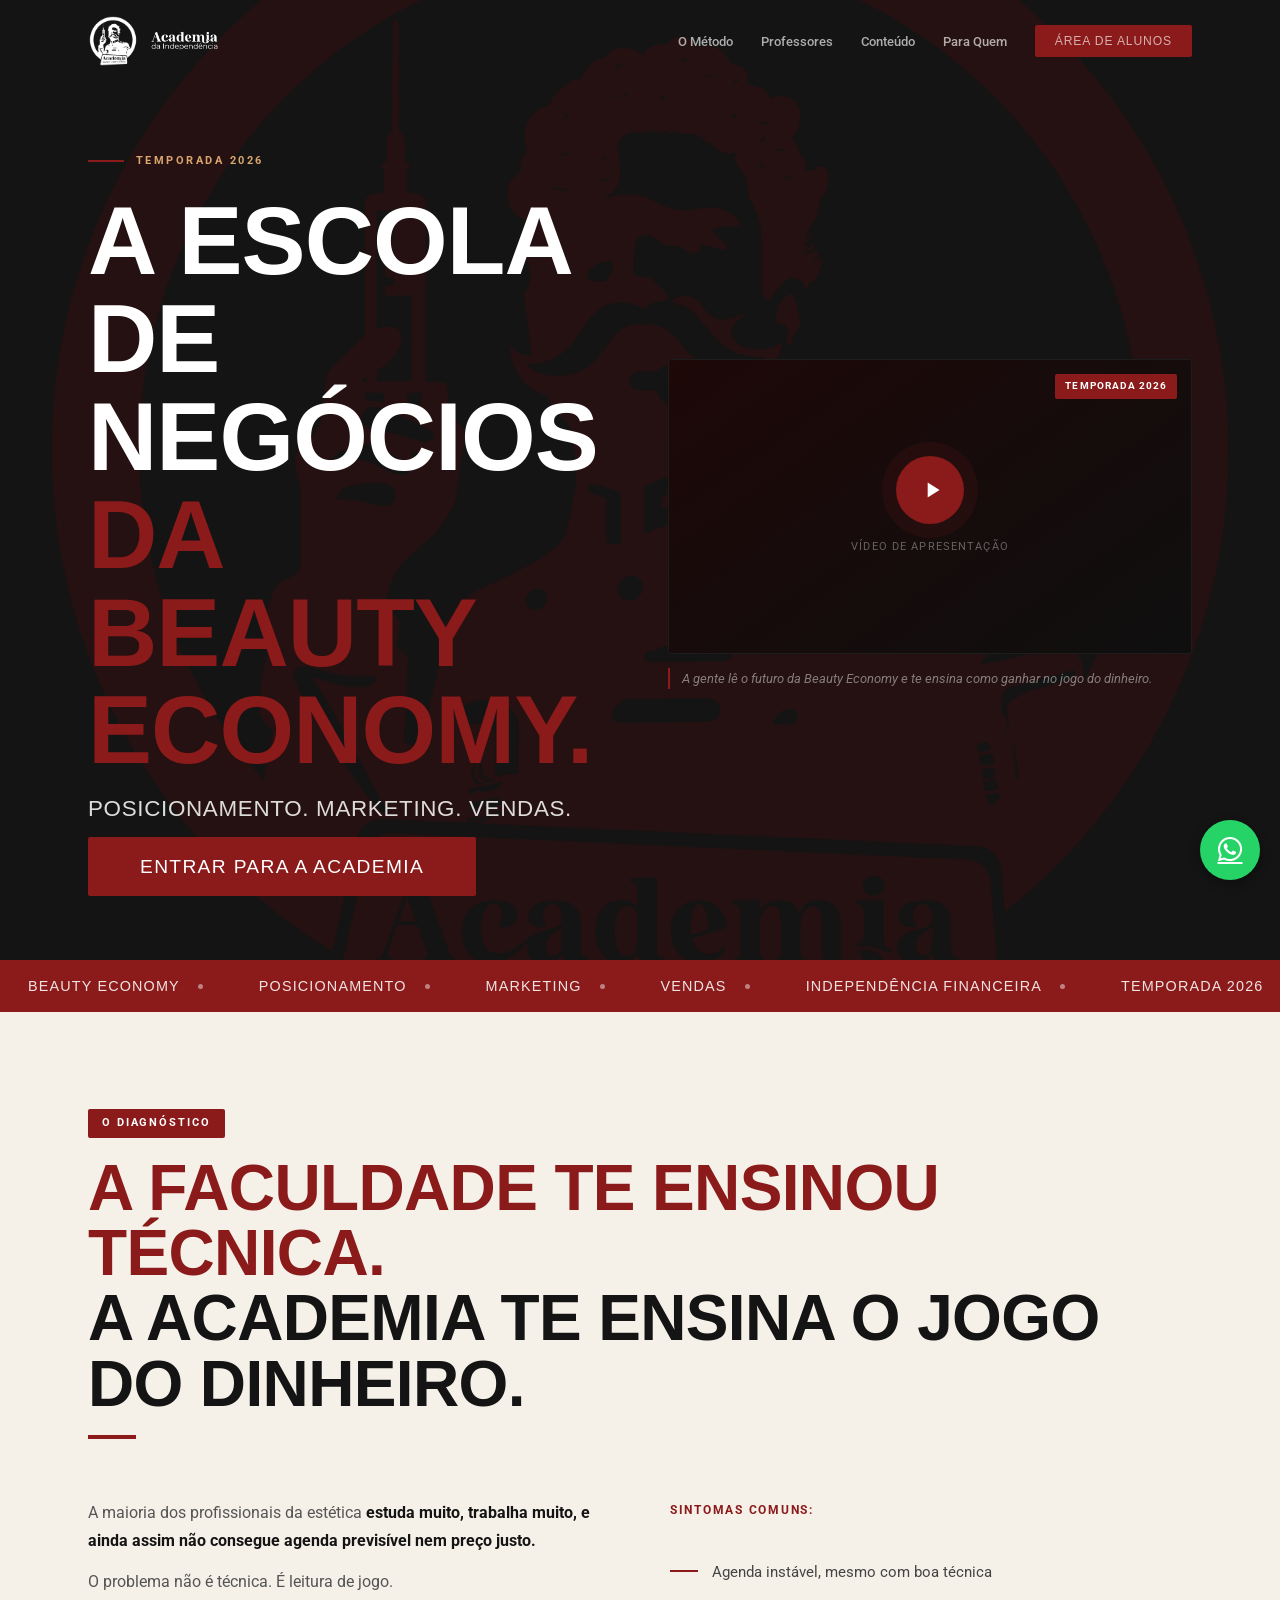
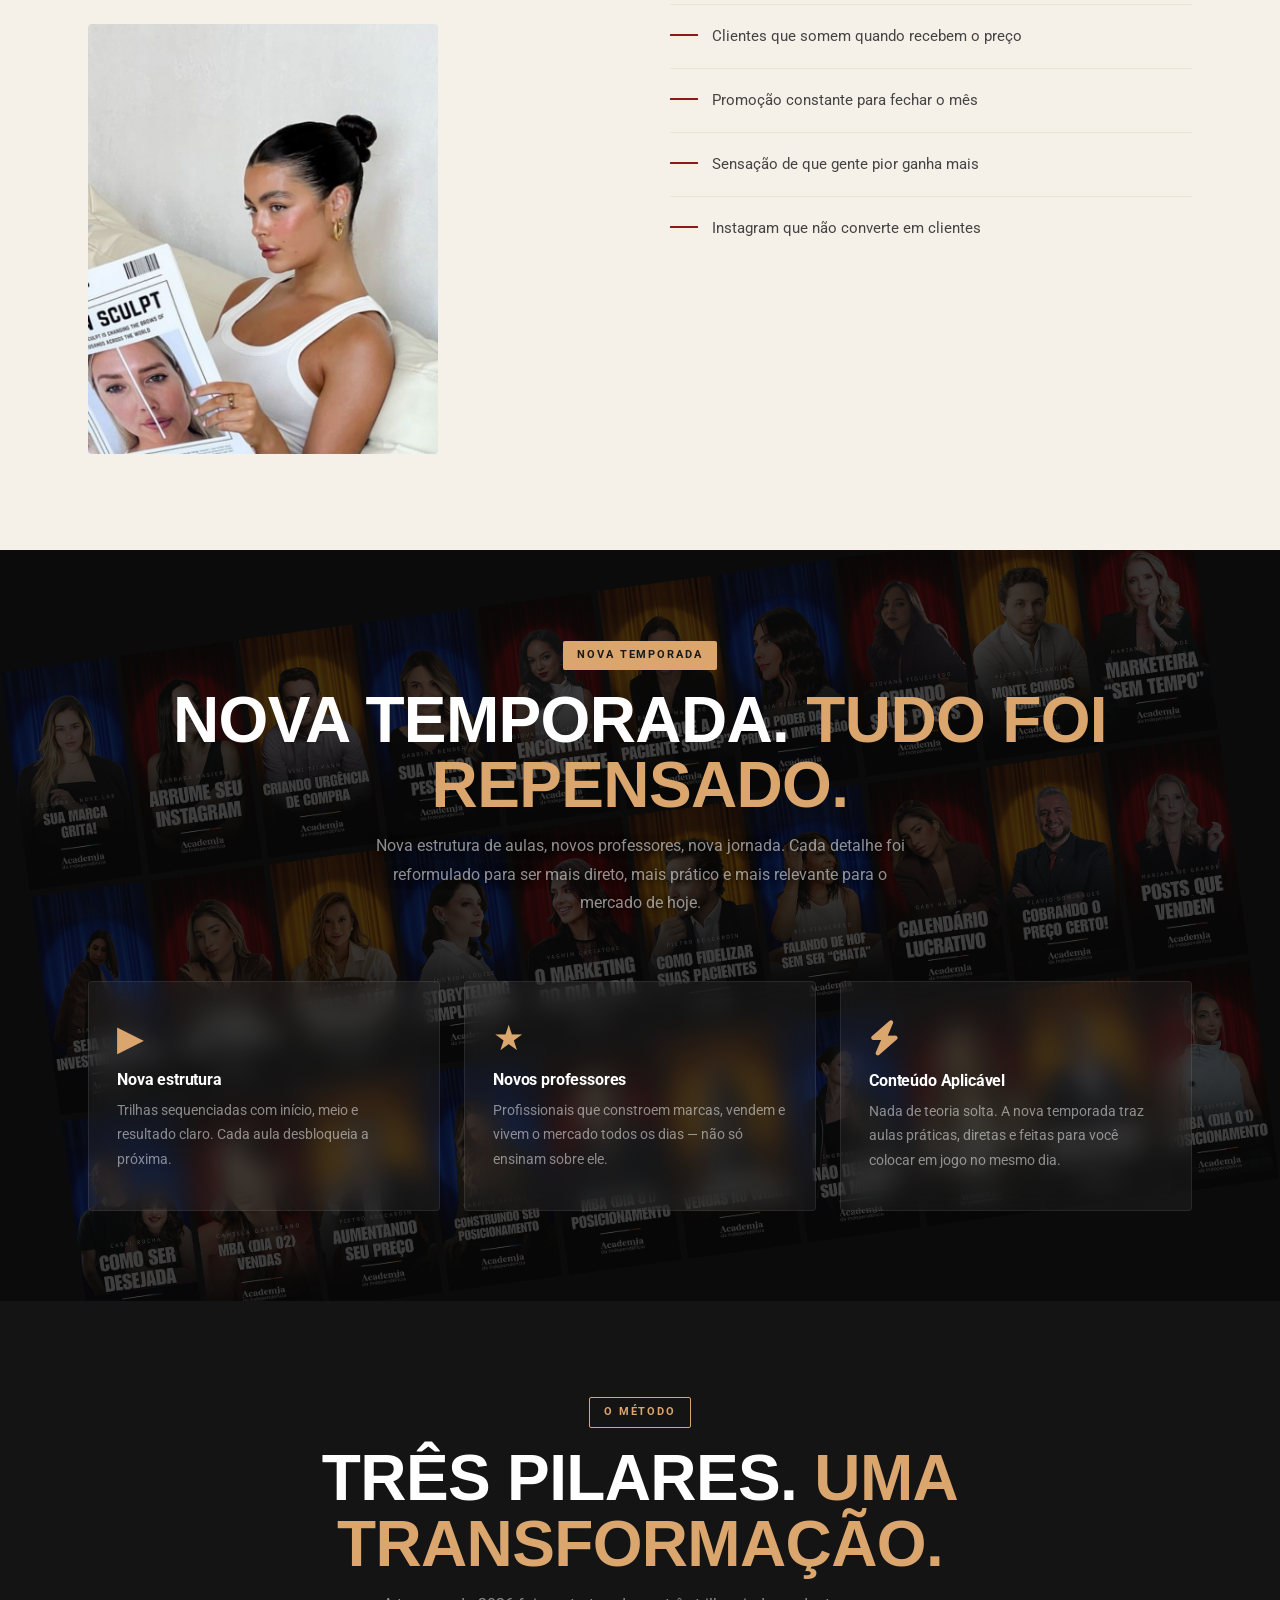
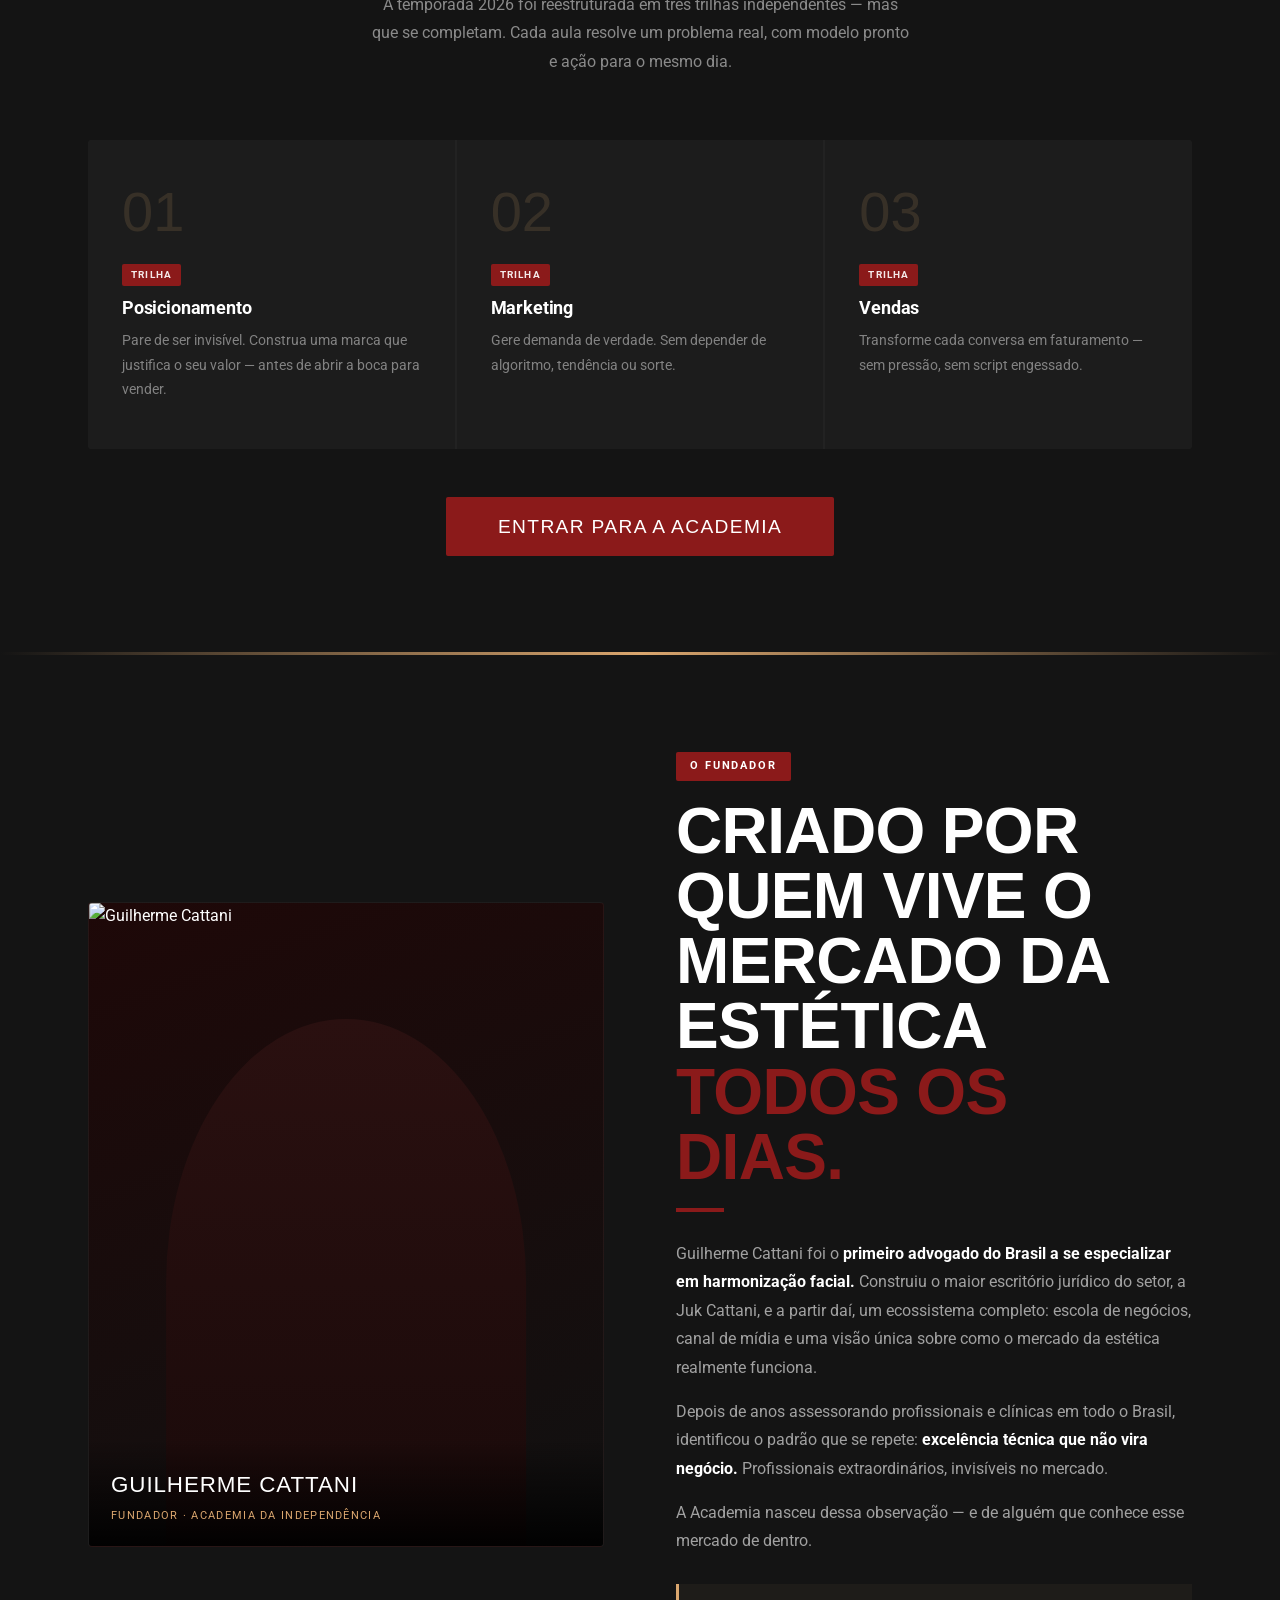
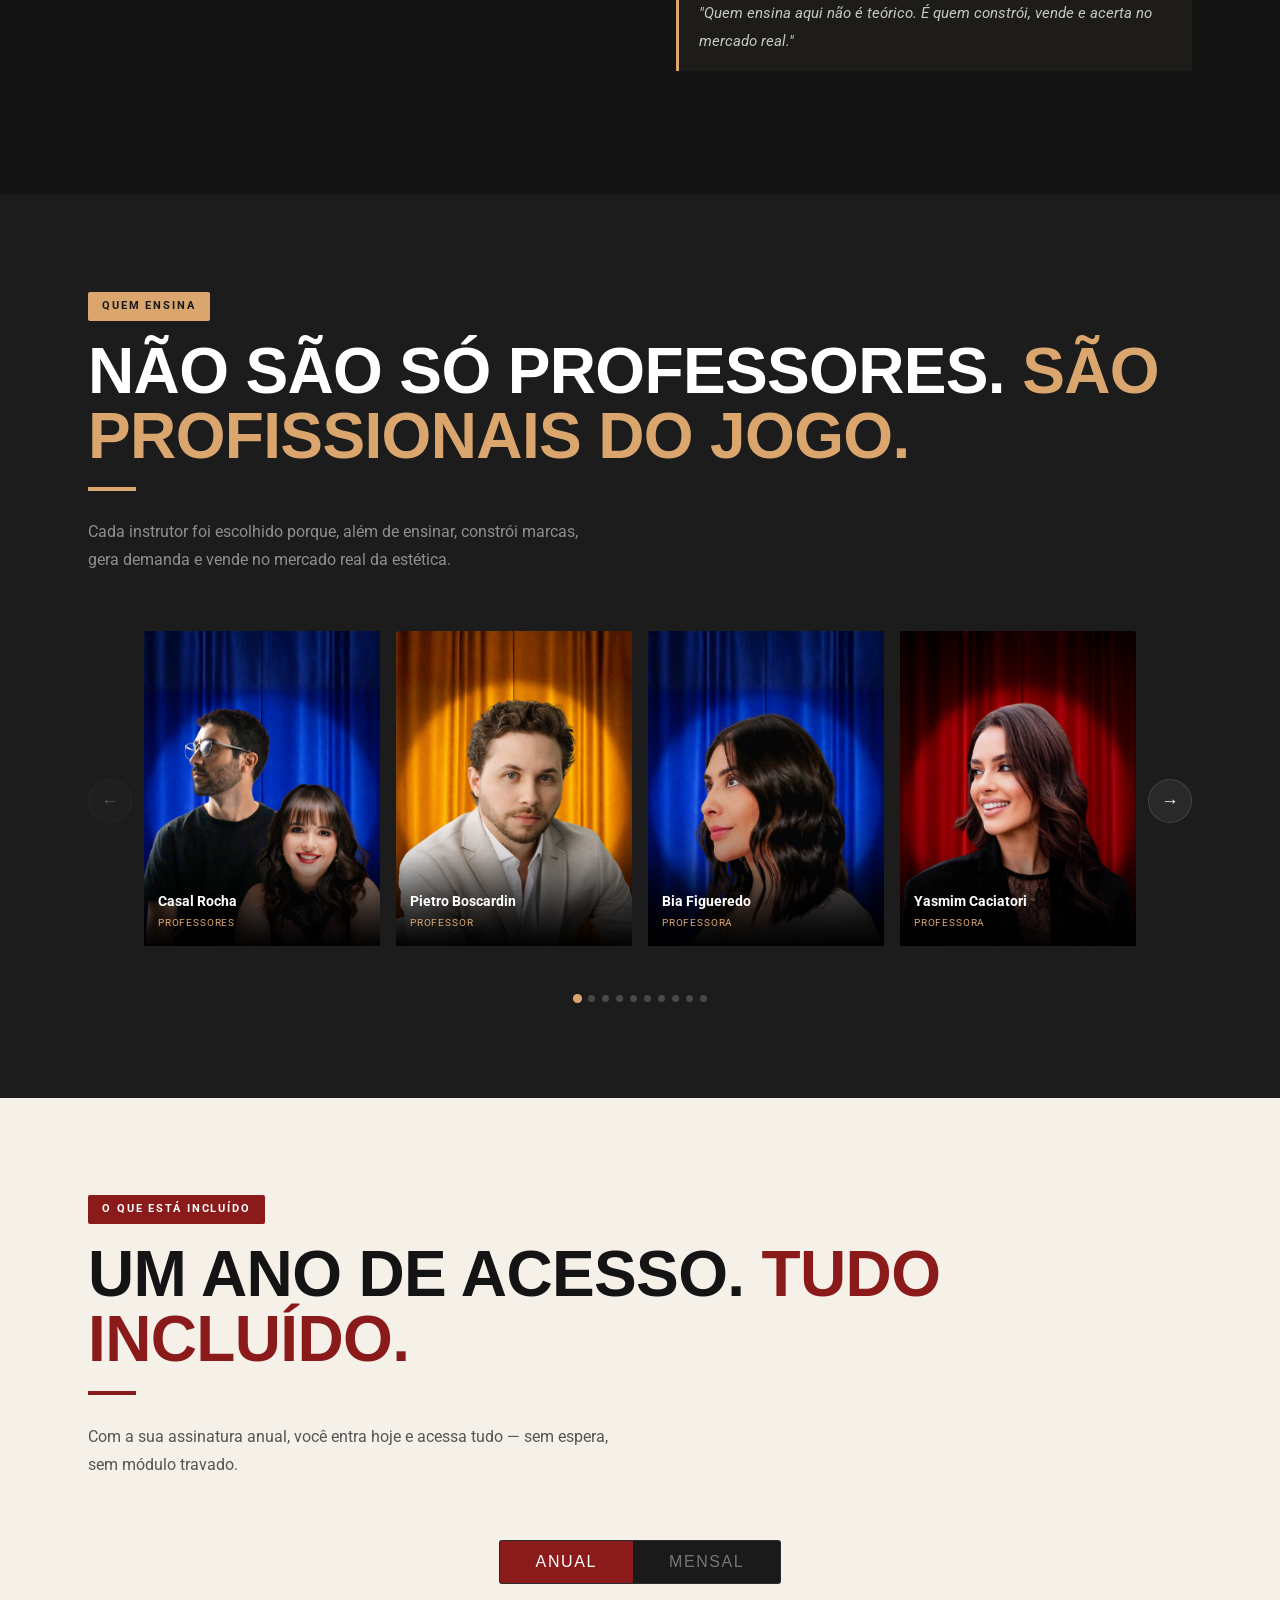
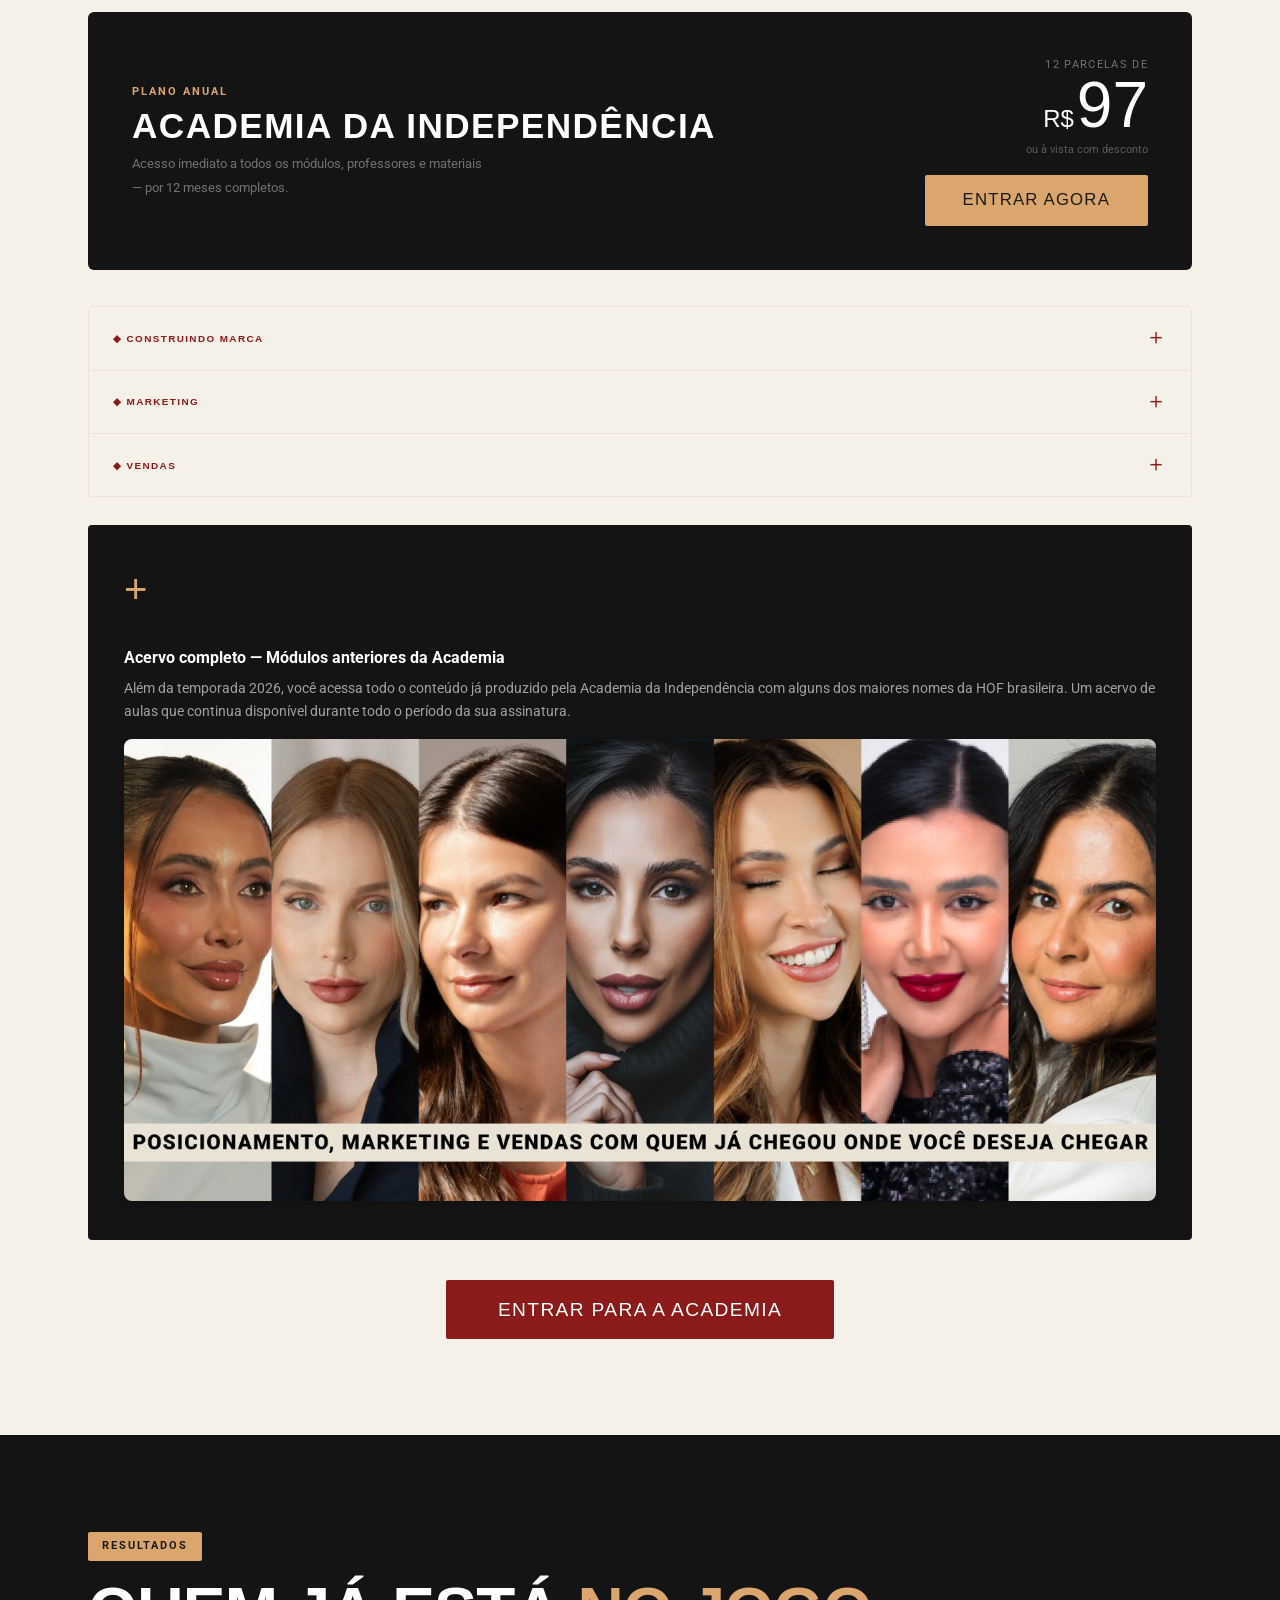
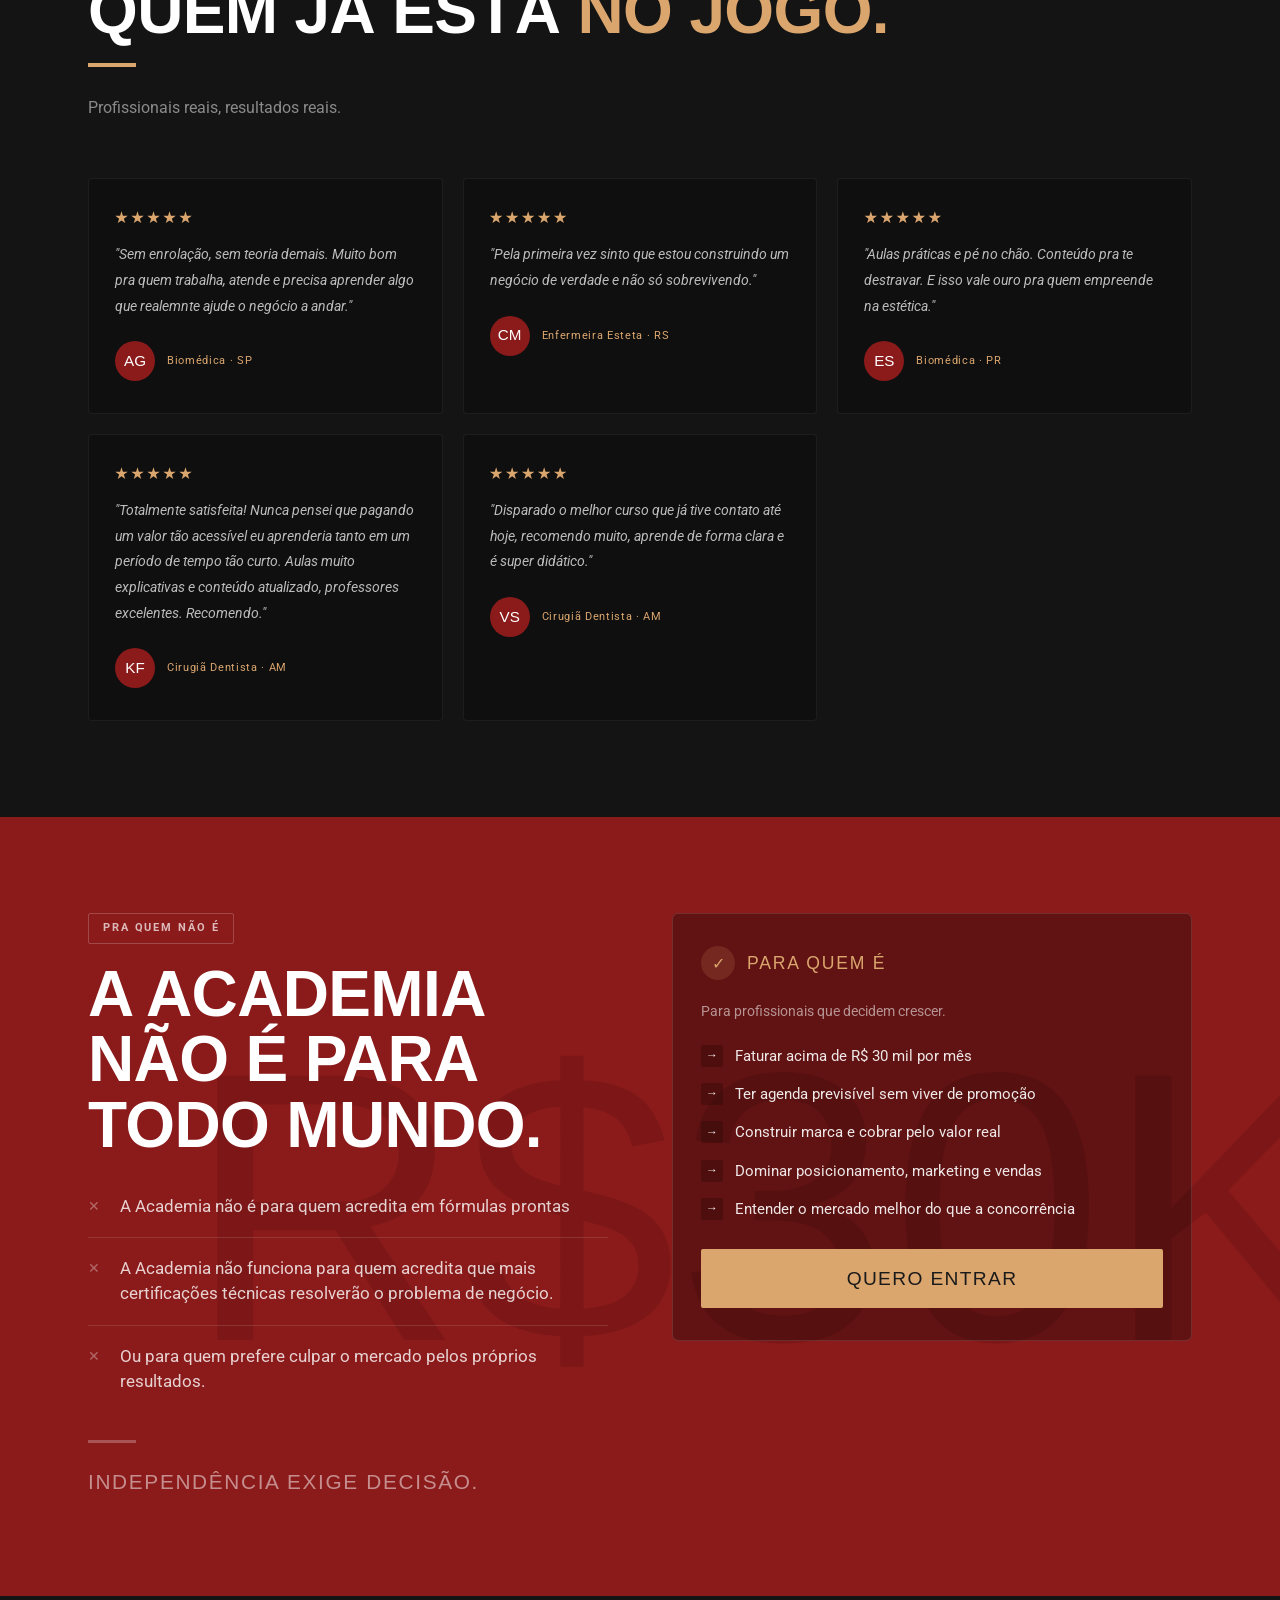
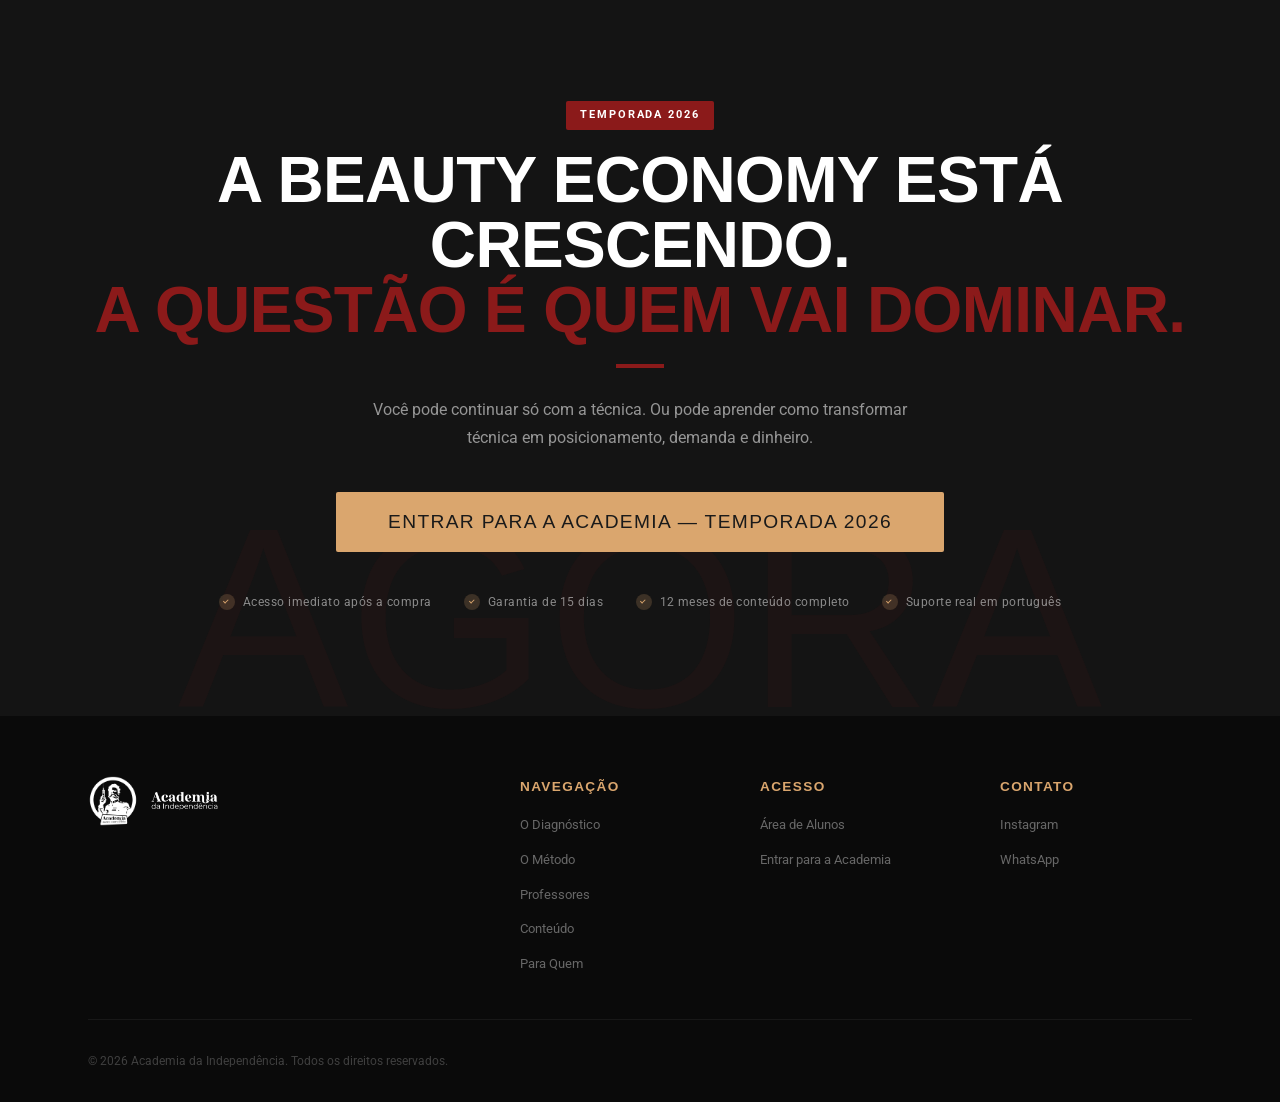
==== commit 6a59af71: "update" ====
--- a/index.html
+++ b/index.html
@@ -611,7 +611,7 @@
 
   <!-- SEC 9 — PARA QUEM É -->
   <section id="fw">
-    <div class="fw-bg" aria-hidden="true">R$20K</div>
+    <div class="fw-bg" aria-hidden="true">R$30K</div>
     <div class="wrap">
       <div class="fw-g">
         <div class="fw-l rv">
@@ -634,7 +634,7 @@
             </div>
             <p class="fw-yes-sub">Para profissionais que decidem crescer.</p>
             <ul class="fw-yes">
-              <li><span class="arr">→</span>Faturar acima de R$ 20 mil por mês</li>
+              <li><span class="arr">→</span>Faturar acima de R$ 30 mil por mês</li>
               <li><span class="arr">→</span>Ter agenda previsível sem viver de promoção</li>
               <li><span class="arr">→</span>Construir marca e cobrar pelo valor real</li>
               <li><span class="arr">→</span>Dominar posicionamento, marketing e vendas</li>
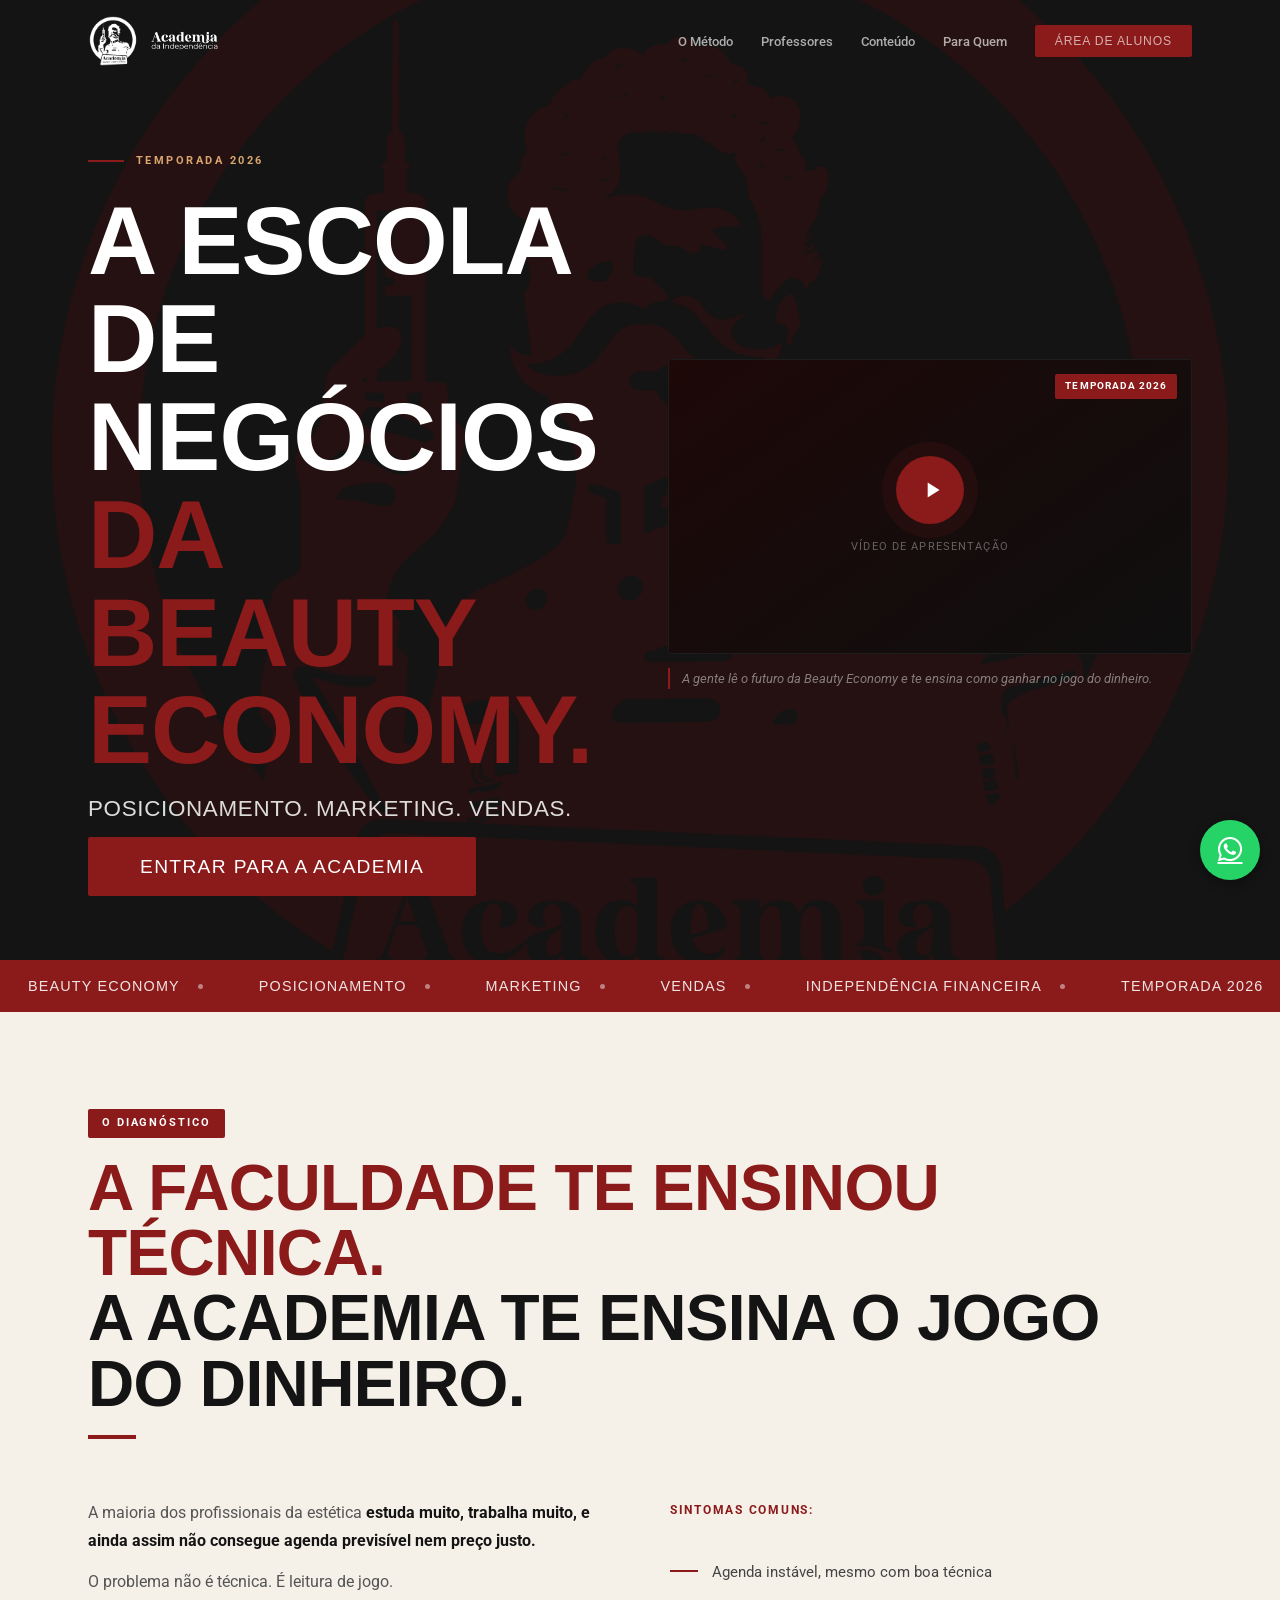
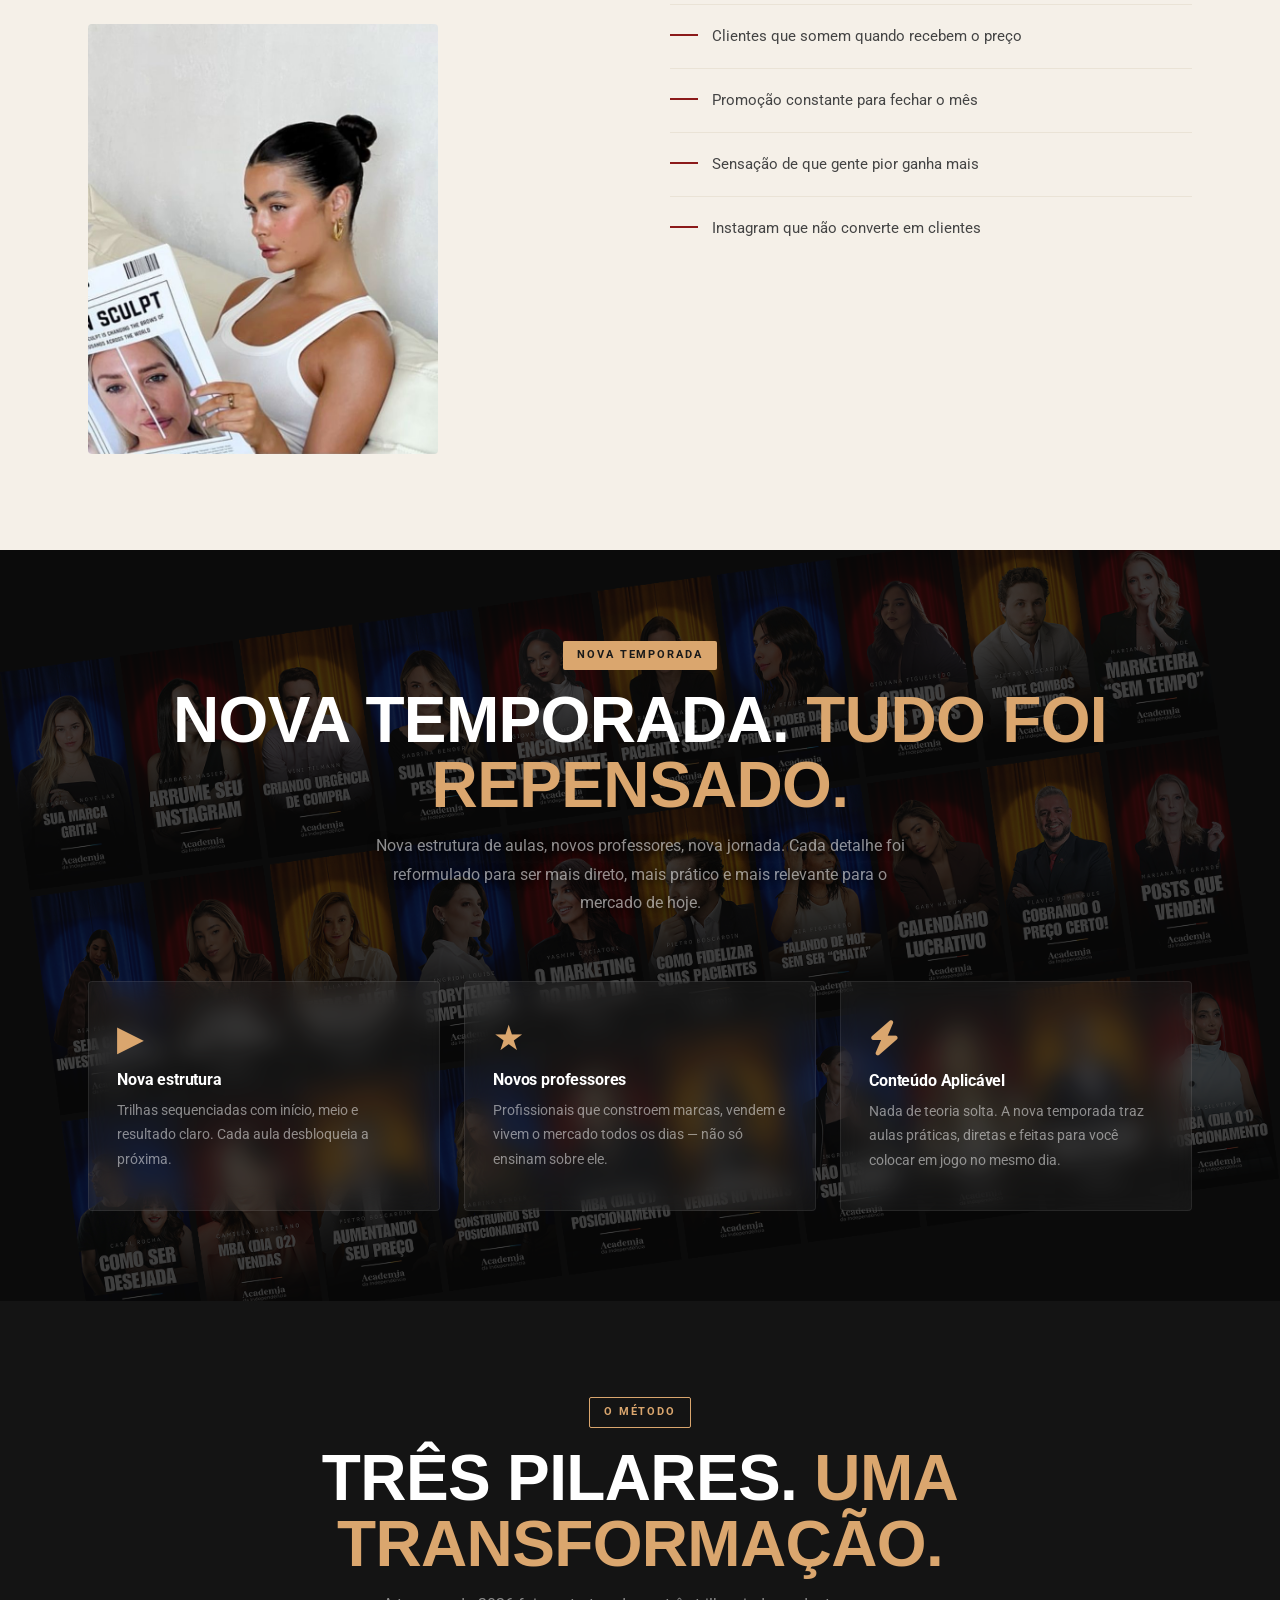
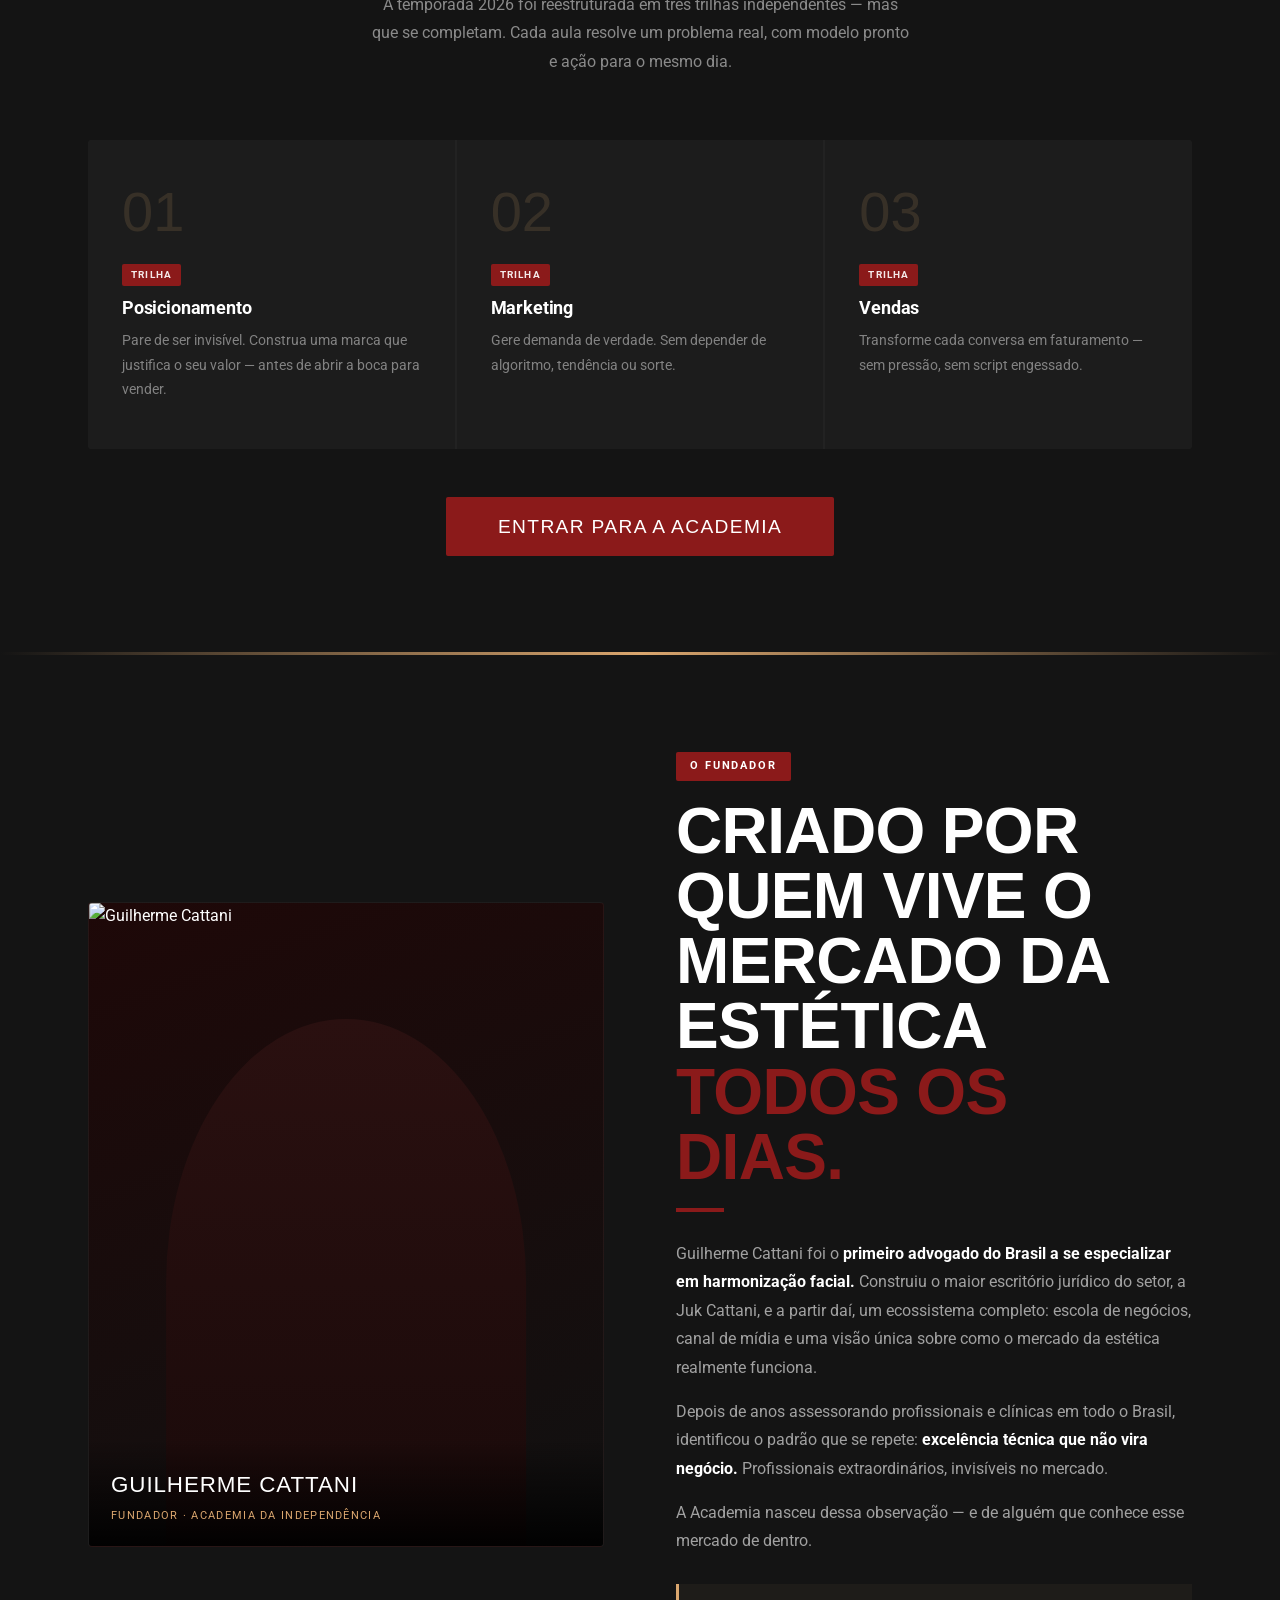
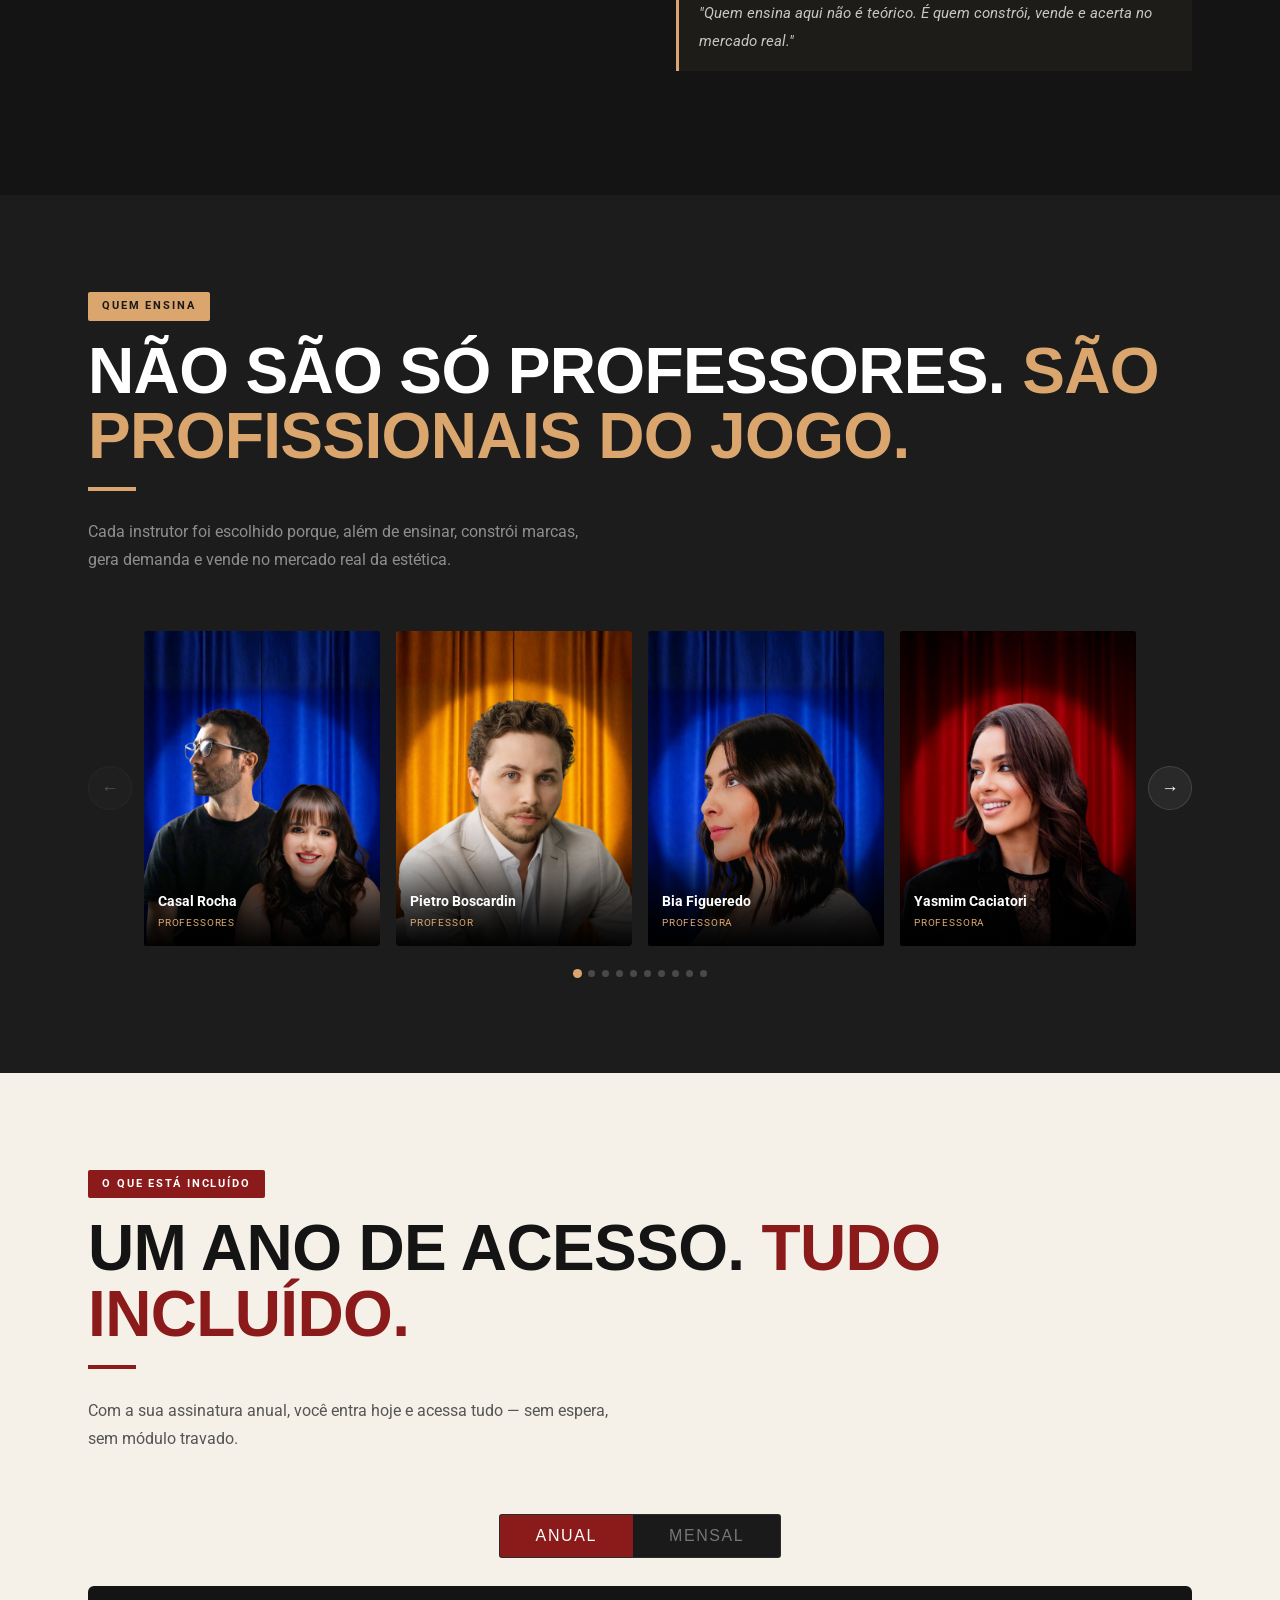
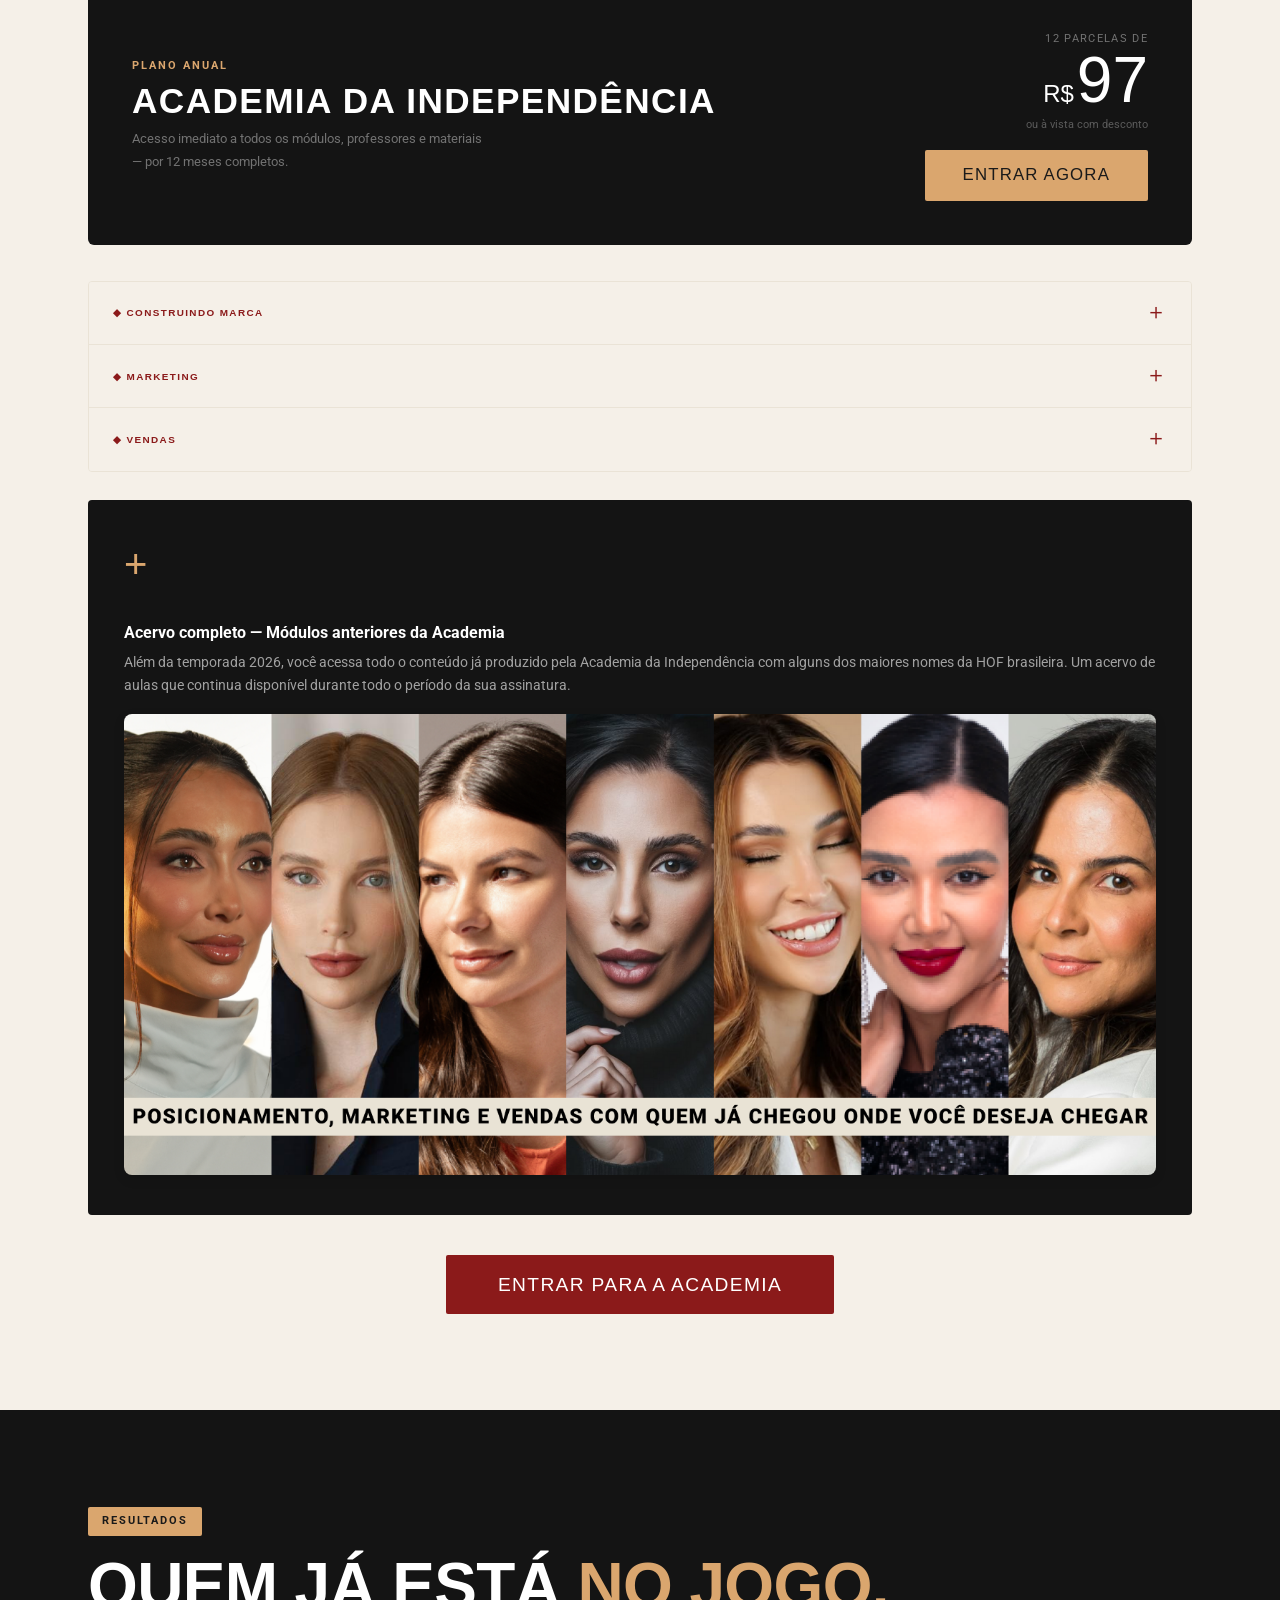
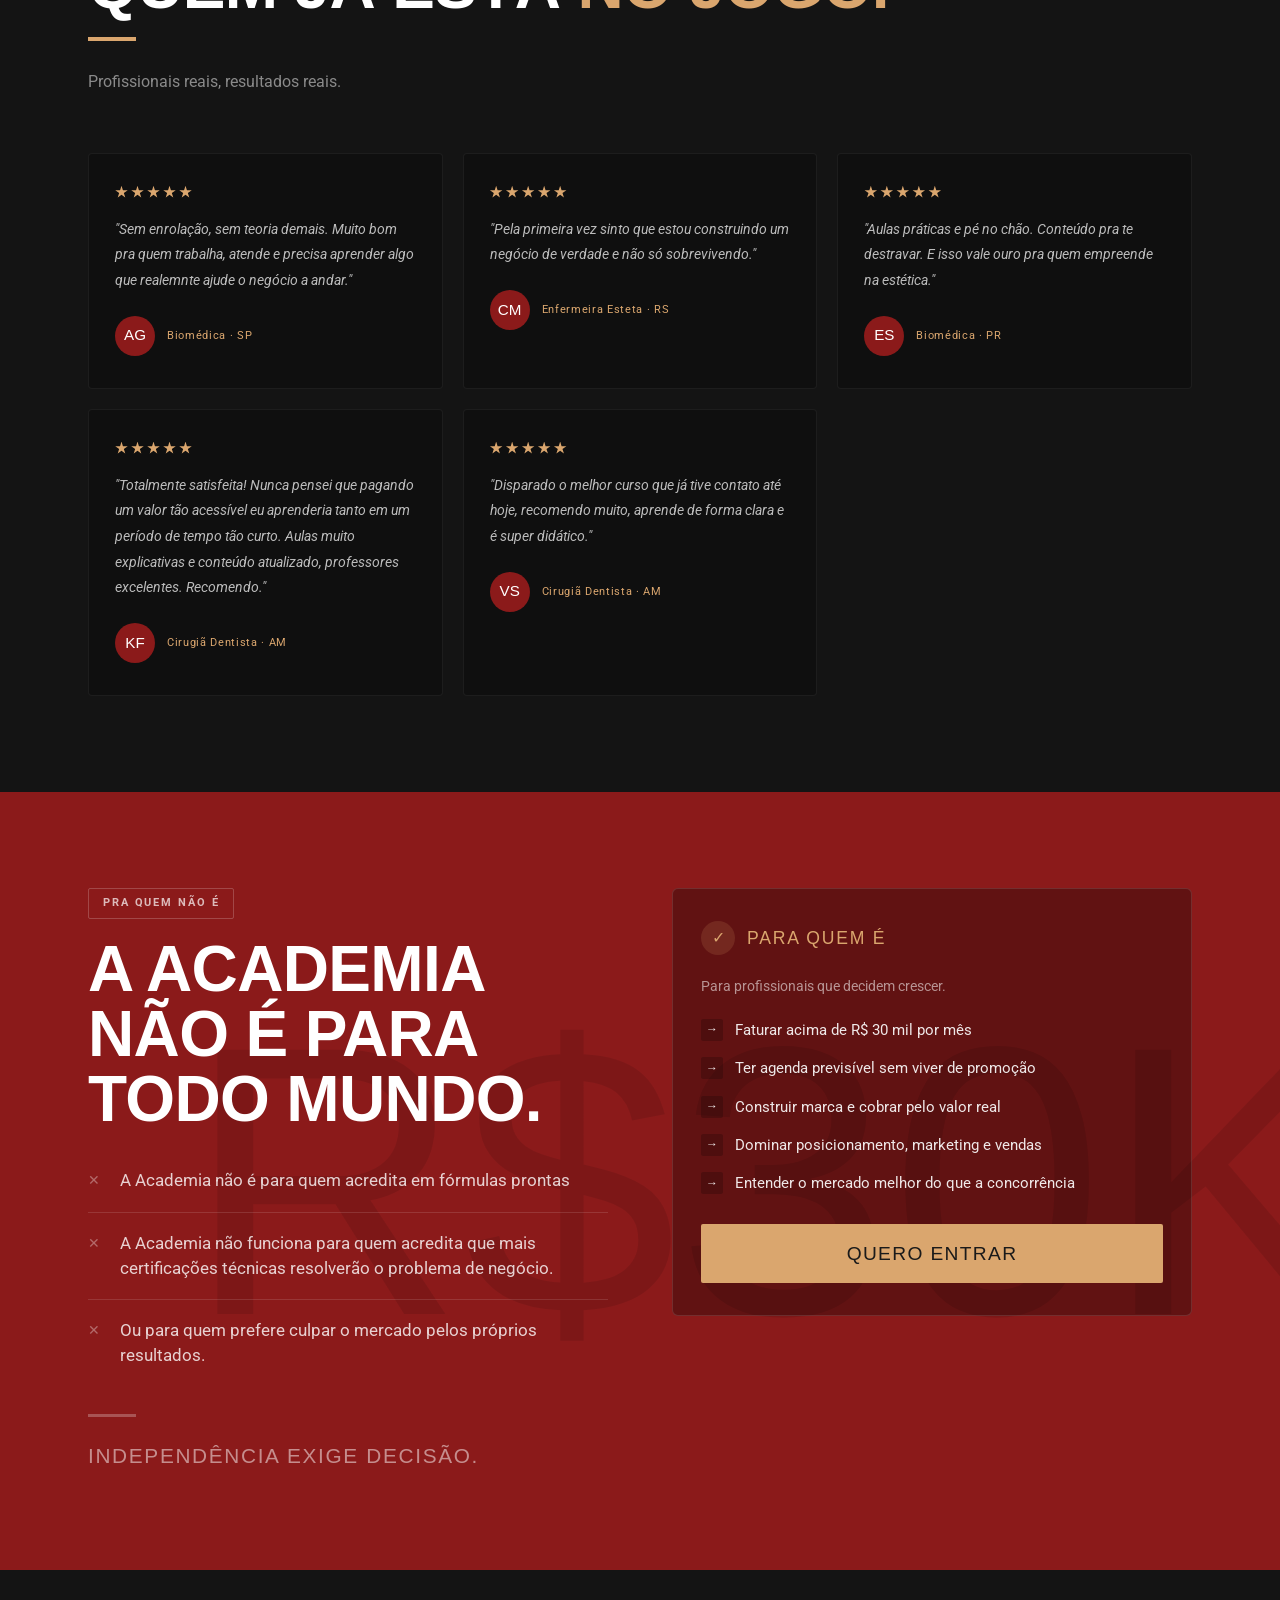
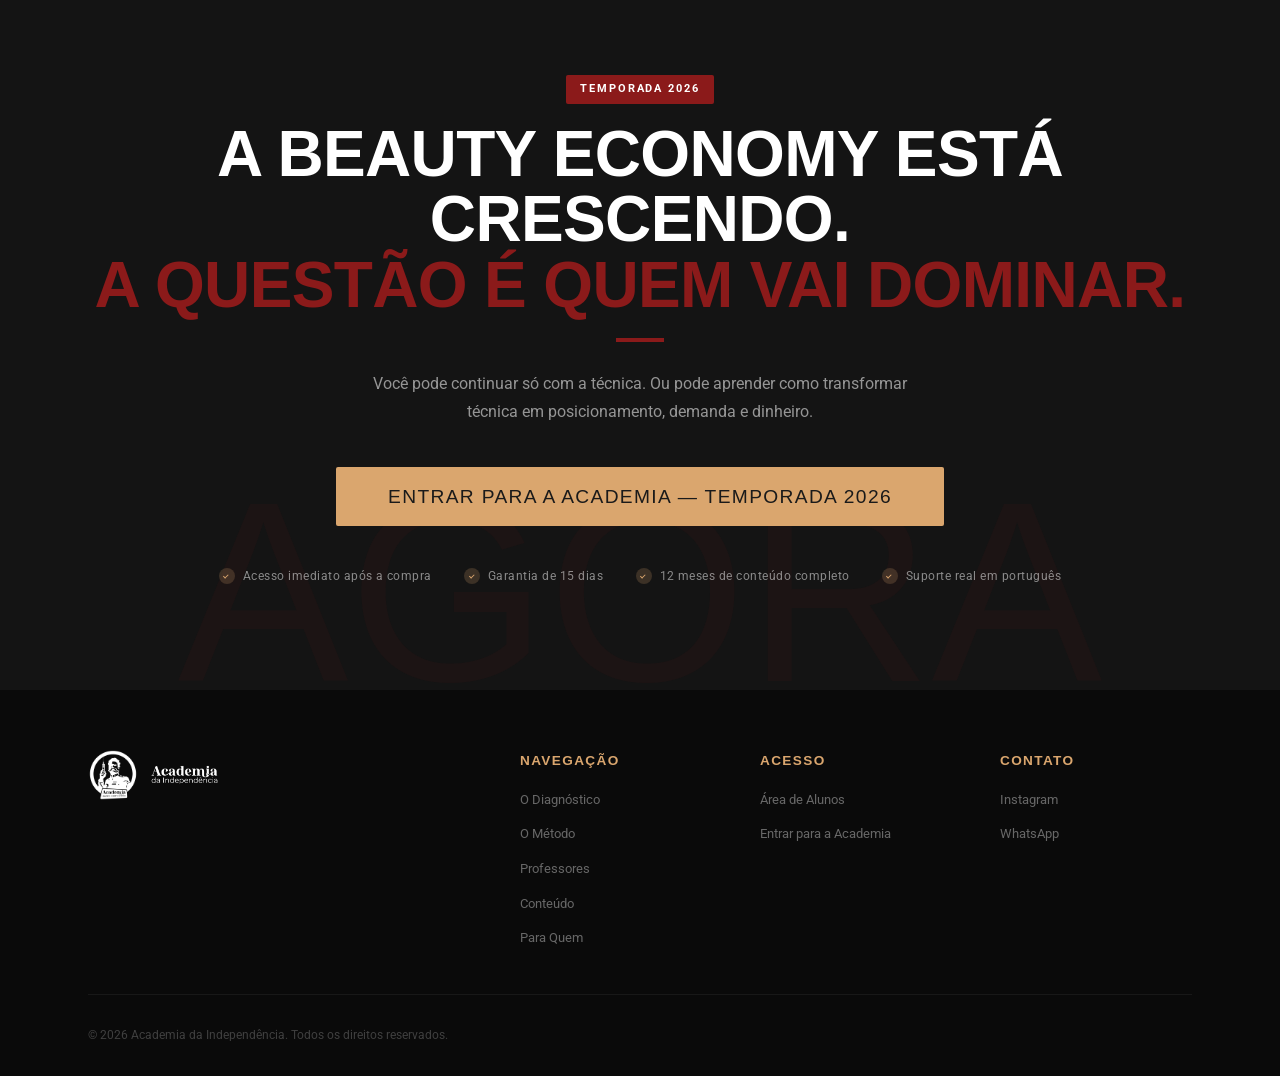
==== commit f73fedb3: "ultima atualização" ====
--- a/index.html
+++ b/index.html
@@ -234,7 +234,7 @@
         <div class="carousel-track-wrap">
           <div class="carousel-track" id="carTrack">
 
-            <div class="ic"> <!--ok -->
+            <div class="ic">
               <a href="https://www.instagram.com/casalrocha.mde/" target="_blank" rel="noopener noreferrer">
                 <div class=" ic-img">
                   <img src="img/casal.png" alt="Casal Rocha" style="position:absolute;inset:0;width:100%;height:100%;object-fit:cover;object-position:top center;">
@@ -245,7 +245,7 @@
                 </div>
               </a>
             </div>
-            <div class="ic"><!--ok -->
+            <div class="ic">
               <a href="https://www.instagram.com/pietro.boscardin/" target="_blank" rel="noopener noreferrer"">
               <div class=" ic-img">
                 <img src="img/pietro.png" alt="Pietro Boscardin" style="position:absolute;inset:0;width:100%;height:100%;object-fit:cover;object-position:top center;">
@@ -256,7 +256,7 @@
             </div>
             </a>
           </div>
-          <div class="ic"> <!--ok -->
+          <div class="ic">
             <a href="https://www.instagram.com/biafigueiredobf/" target="_blank" rel="noopener noreferrer">
               <div class="ic-img">
                 <img src="img/bia-figueredo.png" alt="Bia Figueredo" style="position:absolute;inset:0;width:100%;height:100%;object-fit:cover;object-position:top center;">
@@ -268,7 +268,7 @@
             </a>
           </div>
           <div class="ic">
-            <a href="https://www.instagram.com/" target="_blank" rel="noopener noreferrer">
+            <a href="https://www.instagram.com/yascaciatori/" target="_blank" rel="noopener noreferrer">
               <div class="ic-img">
                 <img src="img/yasmim.png" alt="Yasmim Caciatori" style="position:absolute;inset:0;width:100%;height:100%;object-fit:cover;object-position:top center;">
                 <div class="ic-ov">
@@ -278,7 +278,7 @@
               </div>
             </a>
           </div>
-          <div class="ic"><!--ok -->
+          <div class="ic">
             <a href="https://www.instagram.com/sa.bender/" target="_blank" rel="noopener noreferrer">
               <div class="ic-img">
                 <img src="img/sabrina.png" alt="Sabrina Bender" style="position:absolute;inset:0;width:100%;height:100%;object-fit:cover;object-position:top center;">
@@ -289,18 +289,18 @@
               </div>
             </a>
           </div>
-          <div class="ic"> <--ok-->
-              <a href="https://www.instagram.com/yarllaravena/" target="_blank" rel="noopener noreferrer">
-                <div class="ic-img">
-                  <img src="img/yarlla.png" alt="Yarlla Ravena" style="position:absolute;inset:0;width:100%;height:100%;object-fit:cover;object-position:top center;">
-                  <div class="ic-ov">
-                    <div class="in">Yarlla Ravena</div>
-                    <div class="ir">Professora</div>
-                  </div>
-                </div>
-              </a>
-          </div>
-          <div class="ic"><!--ok -->
+          <div class="ic">
+            <a href="https://www.instagram.com/yarllaravena/" target="_blank" rel="noopener noreferrer">
+              <div class="ic-img">
+                <img src="img/yarlla.png" alt="Yarlla Ravena" style="position:absolute;inset:0;width:100%;height:100%;object-fit:cover;object-position:top center;">
+                <div class="ic-ov">
+                  <div class="in">Yarlla Ravena</div>
+                  <div class="ir">Professora</div>
+                </div>
+              </div>
+            </a>
+          </div>
+          <div class="ic">
             <a href="https://www.instagram.com/ingridhlouise/" target="_blank" rel="noopener noreferrer">
               <div class="ic-img">
                 <img src="img/ingridh.png" alt="Ingridh Louise" style="position:absolute;inset:0;width:100%;height:100%;object-fit:cover;object-position:top center;">
@@ -311,7 +311,7 @@
               </div>
             </a>
           </div>
-          <div class="ic"> <!--ok -->
+          <div class="ic">
             <a href="https://www.instagram.com/flaviodomingues7/" target="_blank" rel="noopener noreferrer">
               <div class="ic-img">
                 <img src="img/flavio.png" alt="Flavio Domingues" style="position:absolute;inset:0;width:100%;height:100%;object-fit:cover;object-position:top center;">
@@ -322,19 +322,19 @@
               </div>
             </a>
           </div>
-          <div class="ic"> <--ok-->
-              <a href="hhttps://www.instagram.com/gabyhakuna/" target="_blank" rel="noopener noreferrer">
-                <div class="ic-img">
-                  <img src="img/gaby.png" alt="Gaby Hakuna" style="position:absolute;inset:0;width:100%;height:100%;object-fit:cover;object-position:top center;">
-                  <div class="ic-ov">
-                    <div class="in">Gaby Hakuna</div>
-                    <div class="ir">Professora</div>
-                  </div>
-                </div>
-              </a>
-          </div>
-          <div class="ic">
-            <a href="https://www.instagram.com/" target="_blank" rel="noopener noreferrer">
+          <div class="ic">
+            <a href="https://www.instagram.com/gabyhakuna/" target="_blank" rel="noopener noreferrer">
+              <div class="ic-img">
+                <img src="img/gaby.png" alt="Gaby Hakuna" style="position:absolute;inset:0;width:100%;height:100%;object-fit:cover;object-position:top center;">
+                <div class="ic-ov">
+                  <div class="in">Gaby Hakuna</div>
+                  <div class="ir">Professora</div>
+                </div>
+              </div>
+            </a>
+          </div>
+          <div class="ic">
+            <a href="https://www.instagram.com/nove.lab/" target="_blank" rel="noopener noreferrer">
               <div class="ic-img">
                 <img src="img/nove-lab.png" alt="Eduarda Sally" style="position:absolute;inset:0;width:100%;height:100%;object-fit:cover;object-position:top center;">
                 <div class="ic-ov">
@@ -356,7 +356,7 @@
             </a>
           </div>
           <div class="ic">
-            <a href="https://www.instagram.com/" target="_blank" rel="noopener noreferrer">
+            <a href="https://www.instagram.com/marianadegrande.mkt/" target="_blank" rel="noopener noreferrer">
               <div class="ic-img">
                 <img src="img/Mariana.png" alt="Mariana" style="position:absolute;inset:0;width:100%;height:100%;object-fit:cover;object-position:top center;">
                 <div class="ic-ov">
@@ -367,7 +367,7 @@
             </a>
           </div>
           <div class="ic">
-            <a href="https://www.instagram.com/" target="_blank" rel="noopener noreferrer">
+            <a href="https://www.instagram.com/vinitillmann/" target="_blank" rel="noopener noreferrer">
               <div class="ic-img">
                 <img src="img/vini.png" alt="Vini Tilmann" style="position:absolute;inset:0;width:100%;height:100%;object-fit:cover;object-position:top center;">
                 <div class="ic-ov">
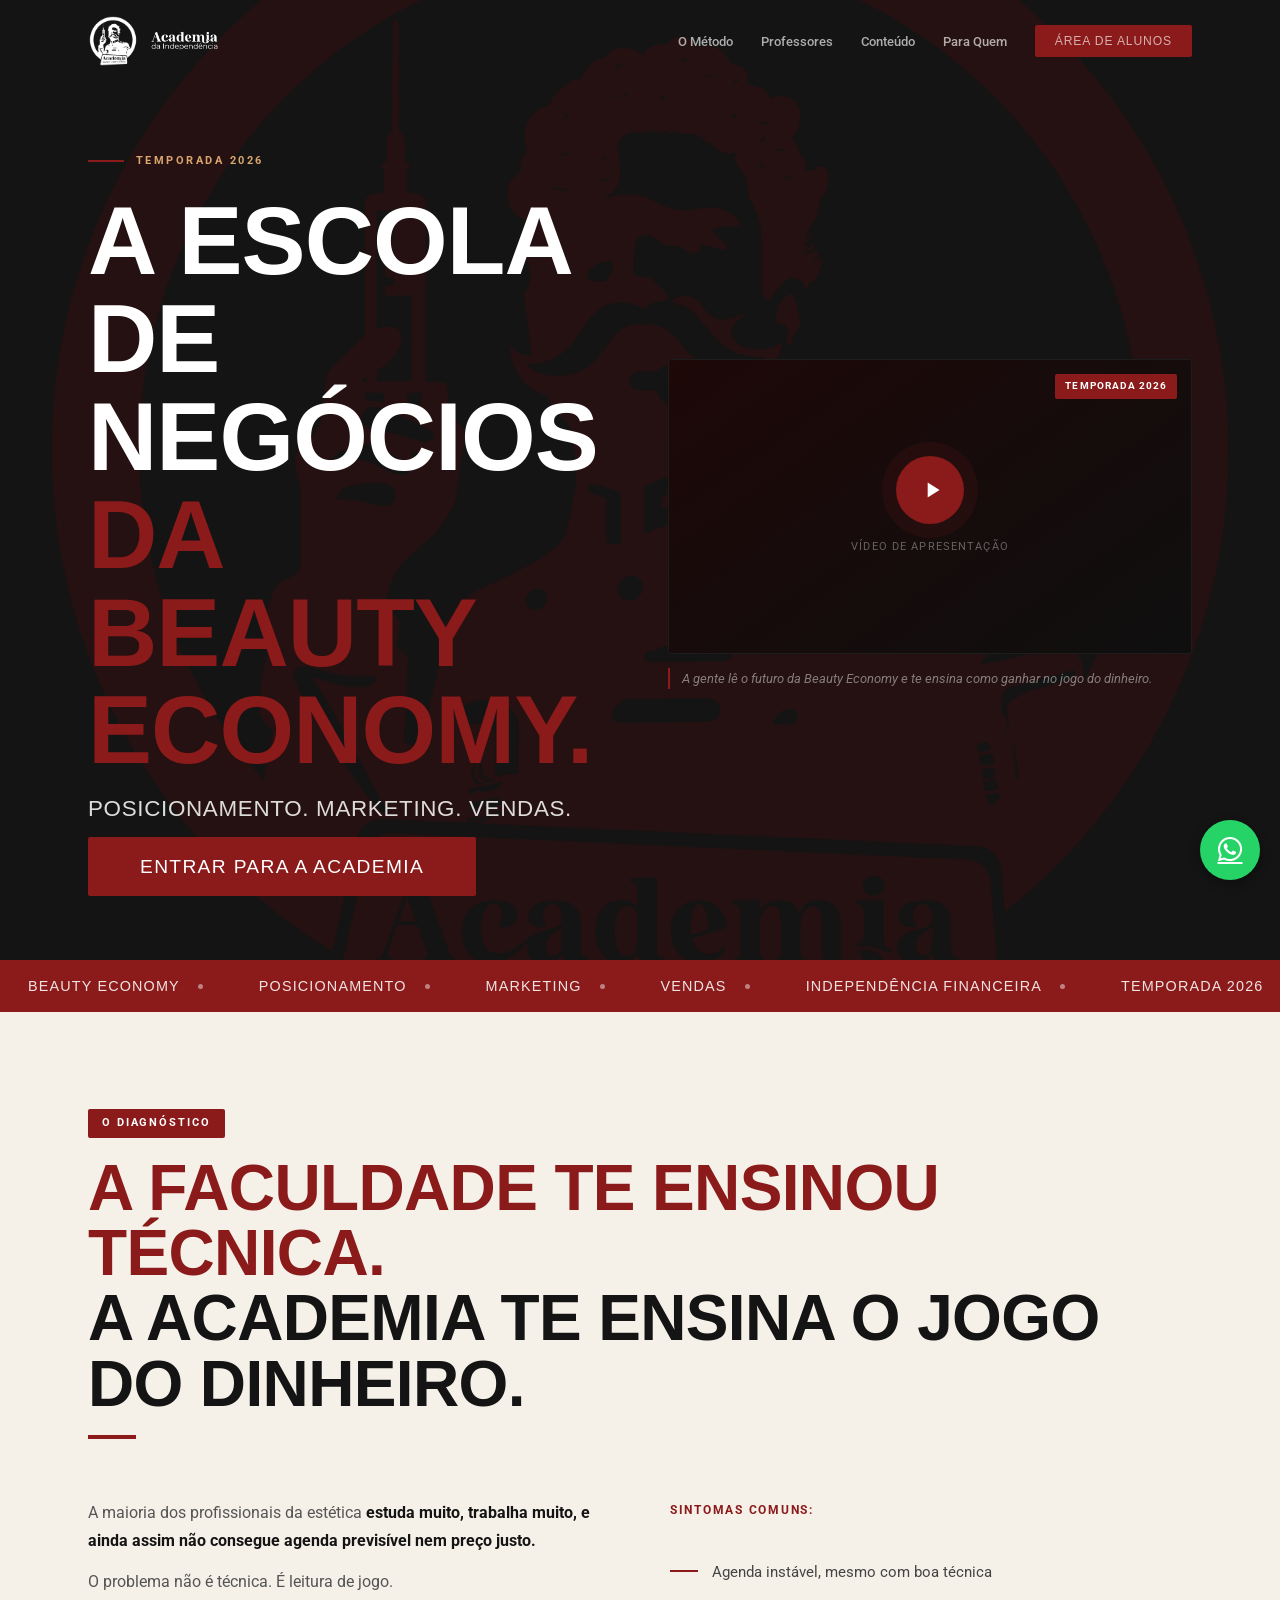
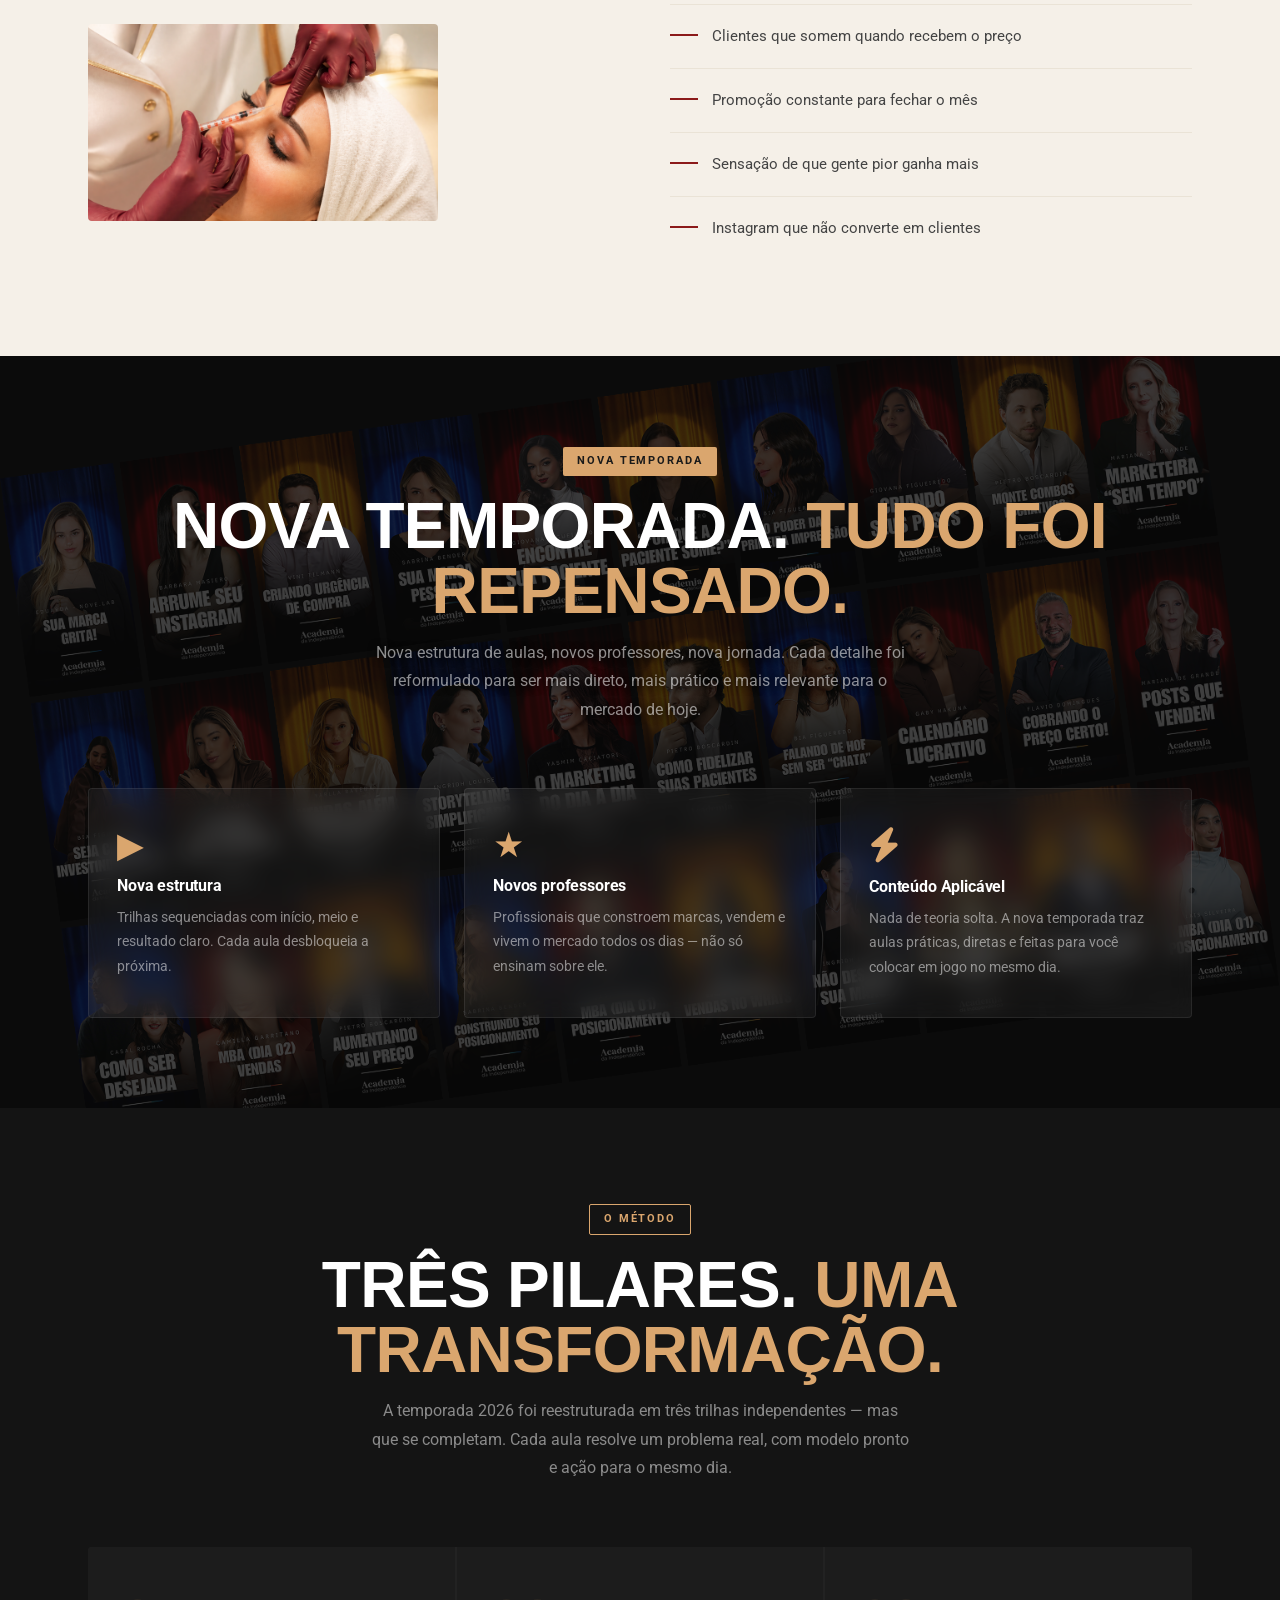
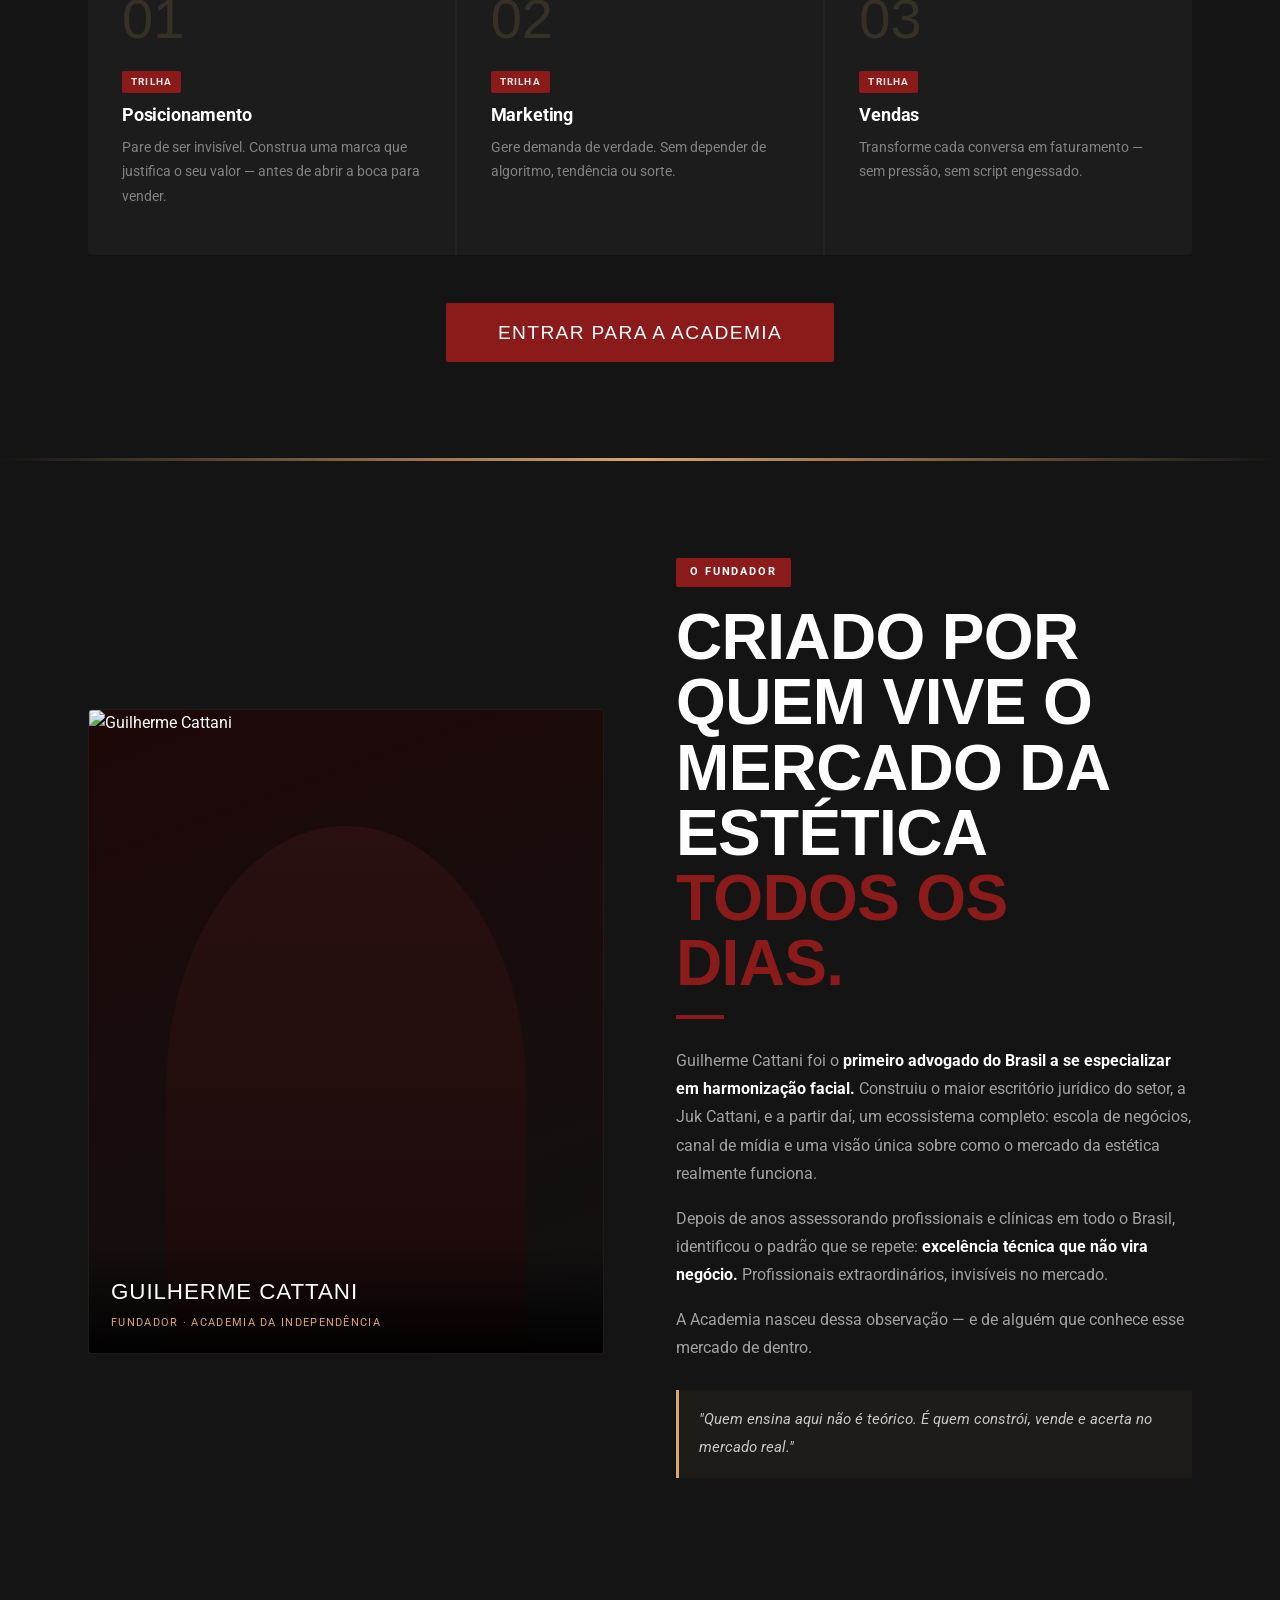
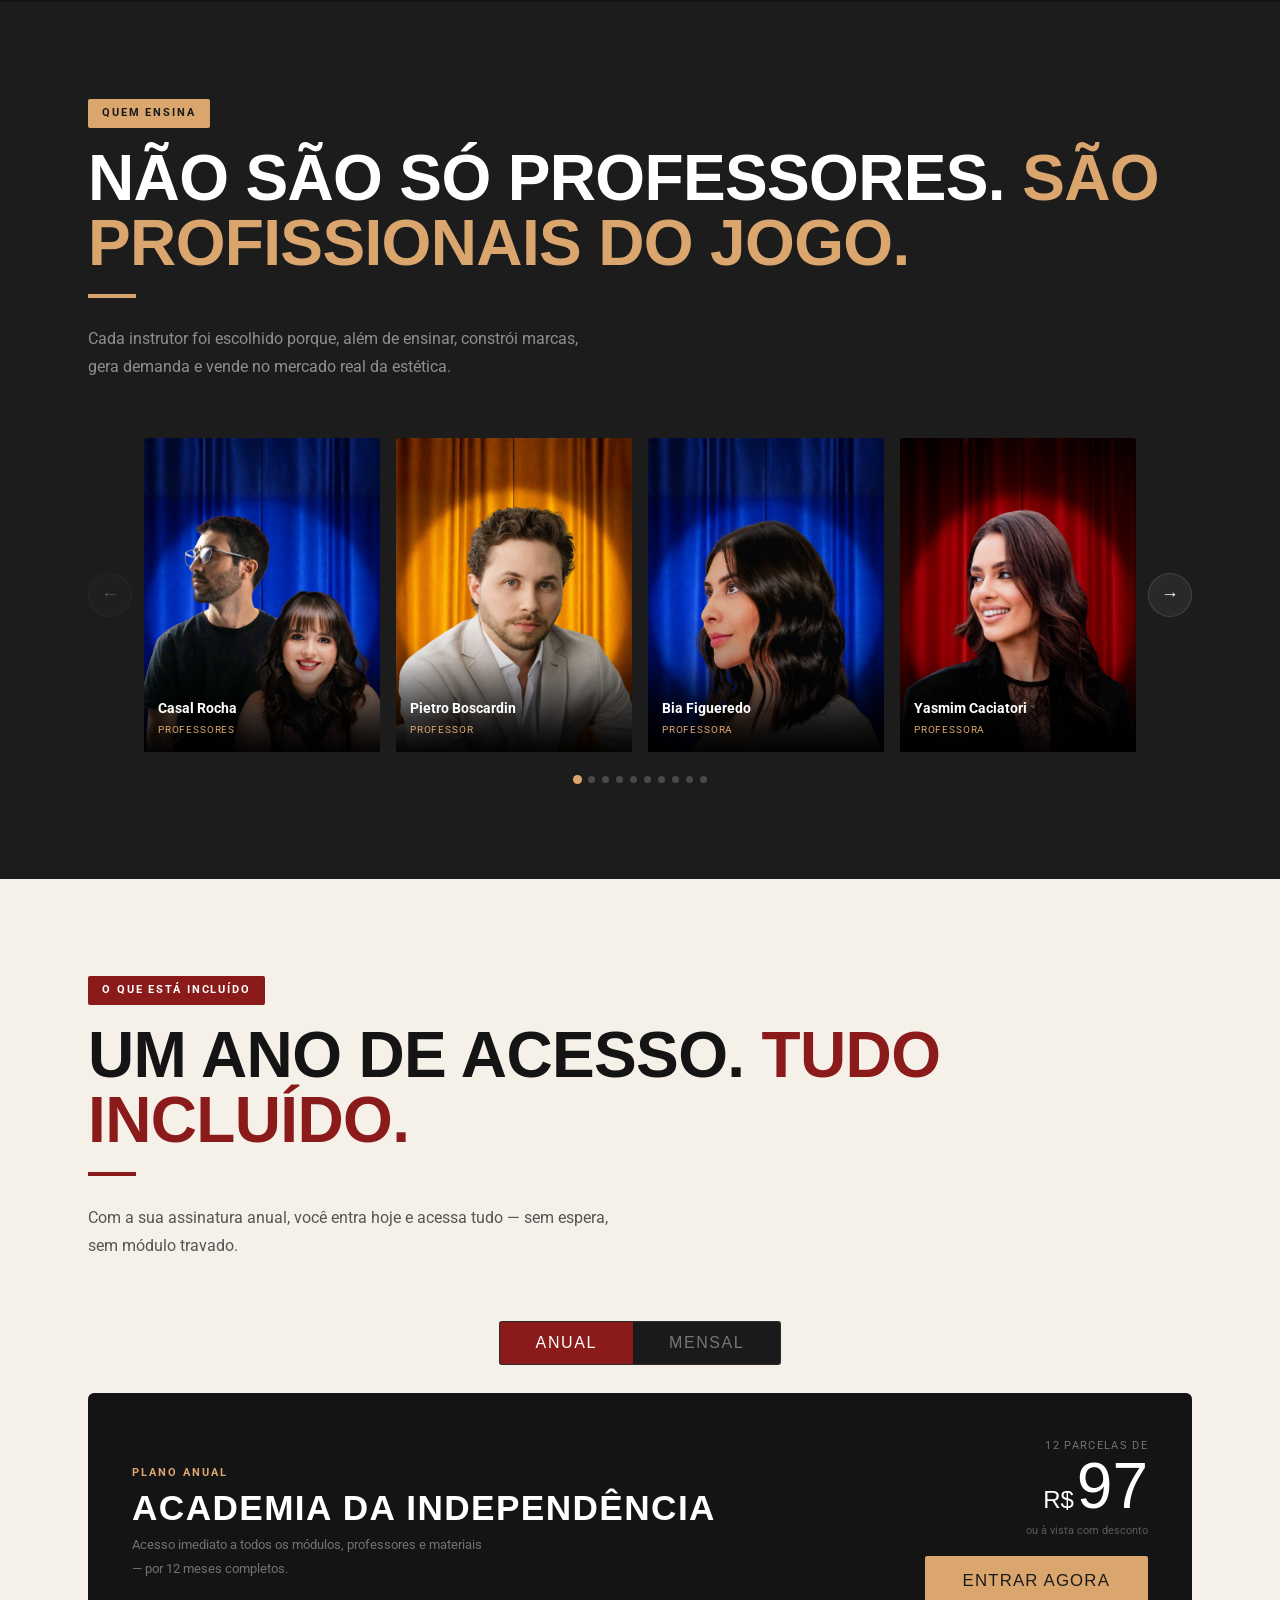
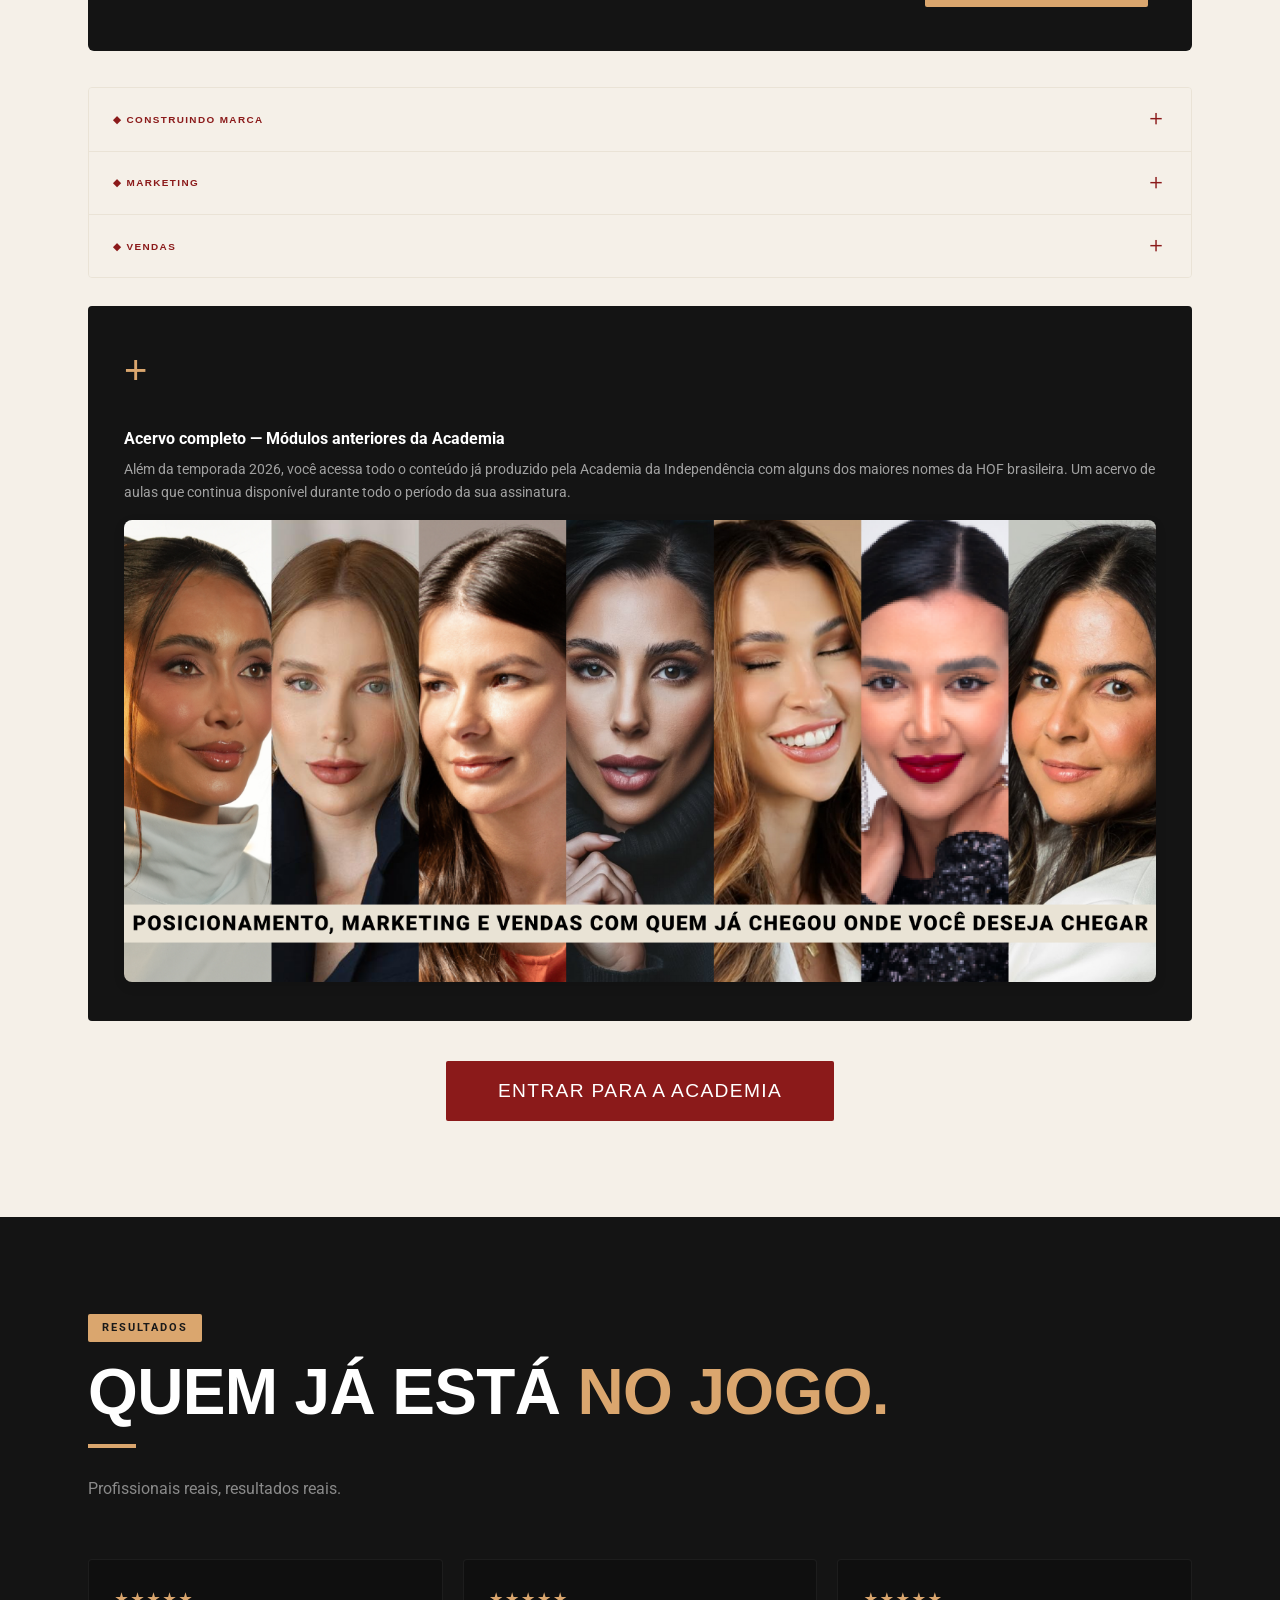
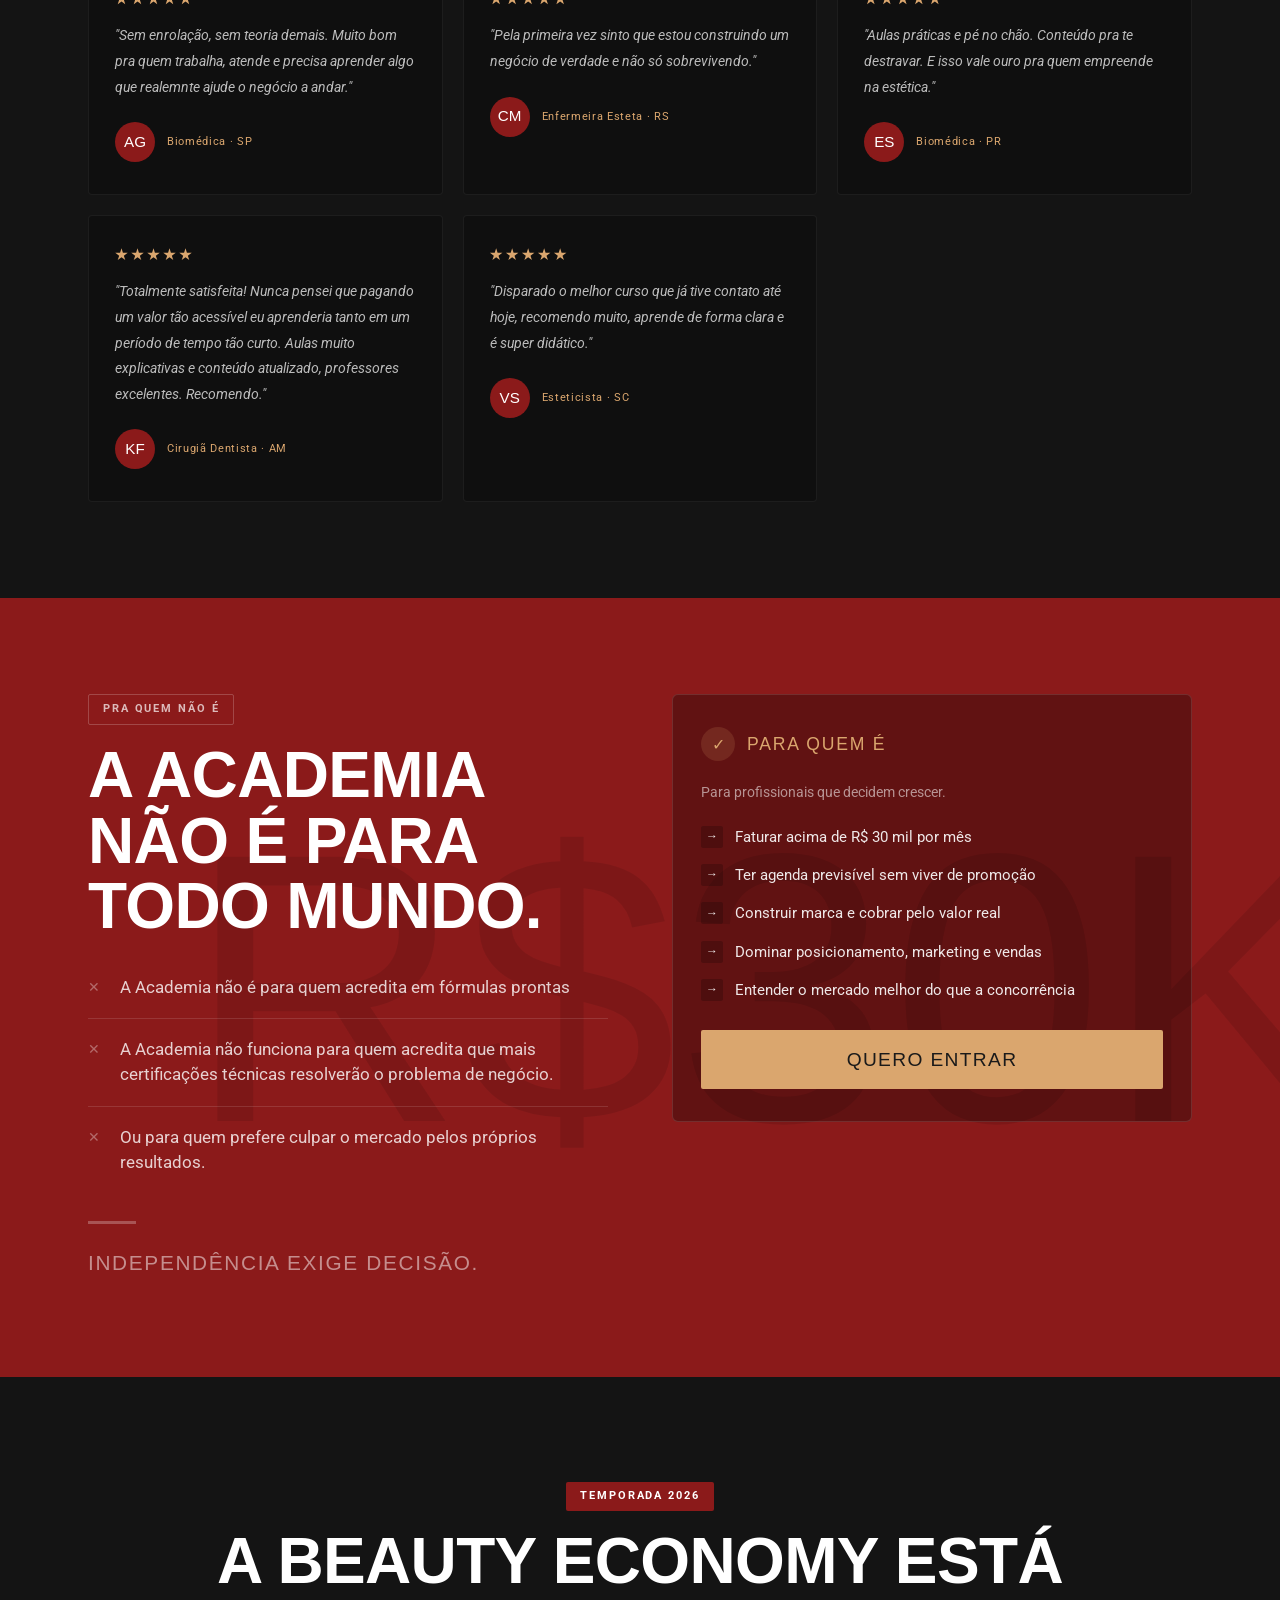
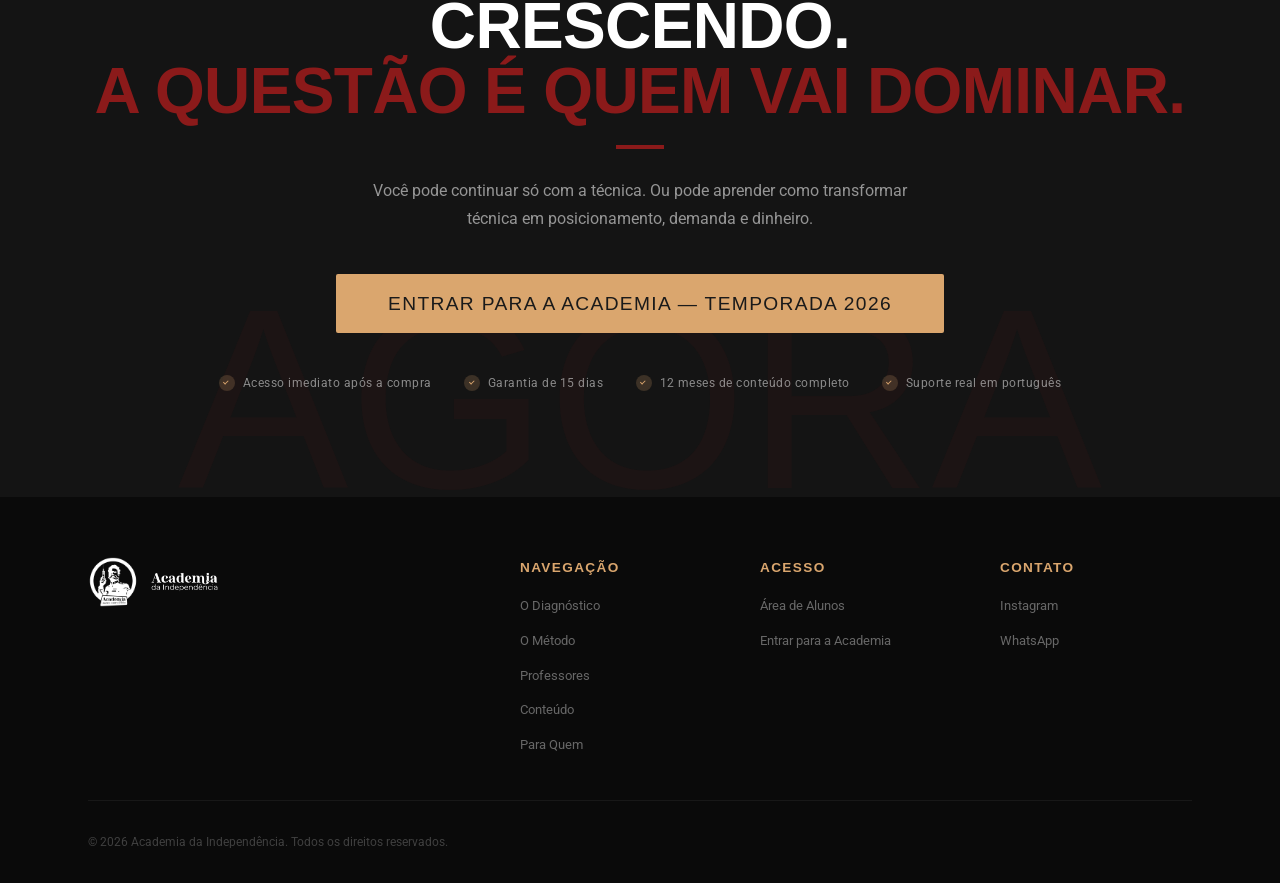
==== commit d9144272: "ultima alteração" ====
--- a/index.html
+++ b/index.html
@@ -97,7 +97,7 @@
         <div class="rv diag-l">
           <p>A maioria dos profissionais da estética <strong>estuda muito, trabalha muito, e ainda assim não consegue agenda previsível nem preço justo.</strong></p>
           <p style="margin-top:12px">O problema não é técnica. É leitura de jogo.</p>
-          <img src="img/diag-foto.jpg" alt="" class="diag-img rv">
+          <img src="img/diagn-foto.png" alt="" class="diag-img rv">
         </div>
         <div class="rv d1">
           <p style="font-size:.78rem;font-weight:700;letter-spacing:.14em;text-transform:uppercase;color:var(--red);margin-bottom:20px">Sintomas comuns:</p>
@@ -428,7 +428,7 @@
         </div>
         <div class="ph-r">
           <div class="from">12 parcelas de</div>
-          <div class="price"><span class="cur">R$</span><span class="val">147</span></div>
+          <div class="price"><span class="cur">R$</span><span class="val">127</span></div>
           <div class="obs">cobrança mensal recorrente</div>
           <a href="https://chk.eduzz.com/39YN7EX4WO" class="btn btn-g" target="_blank" style="margin-top:16px;display:inline-block">Entrar Agora</a>
         </div>
@@ -600,7 +600,7 @@
           <div class="dep-au">
             <div class="ava">VS</div>
             <div>
-              <div class="dr">Cirugiã Dentista · AM</div>
+              <div class="dr">Esteticista · SC</div>
             </div>
           </div>
         </div>
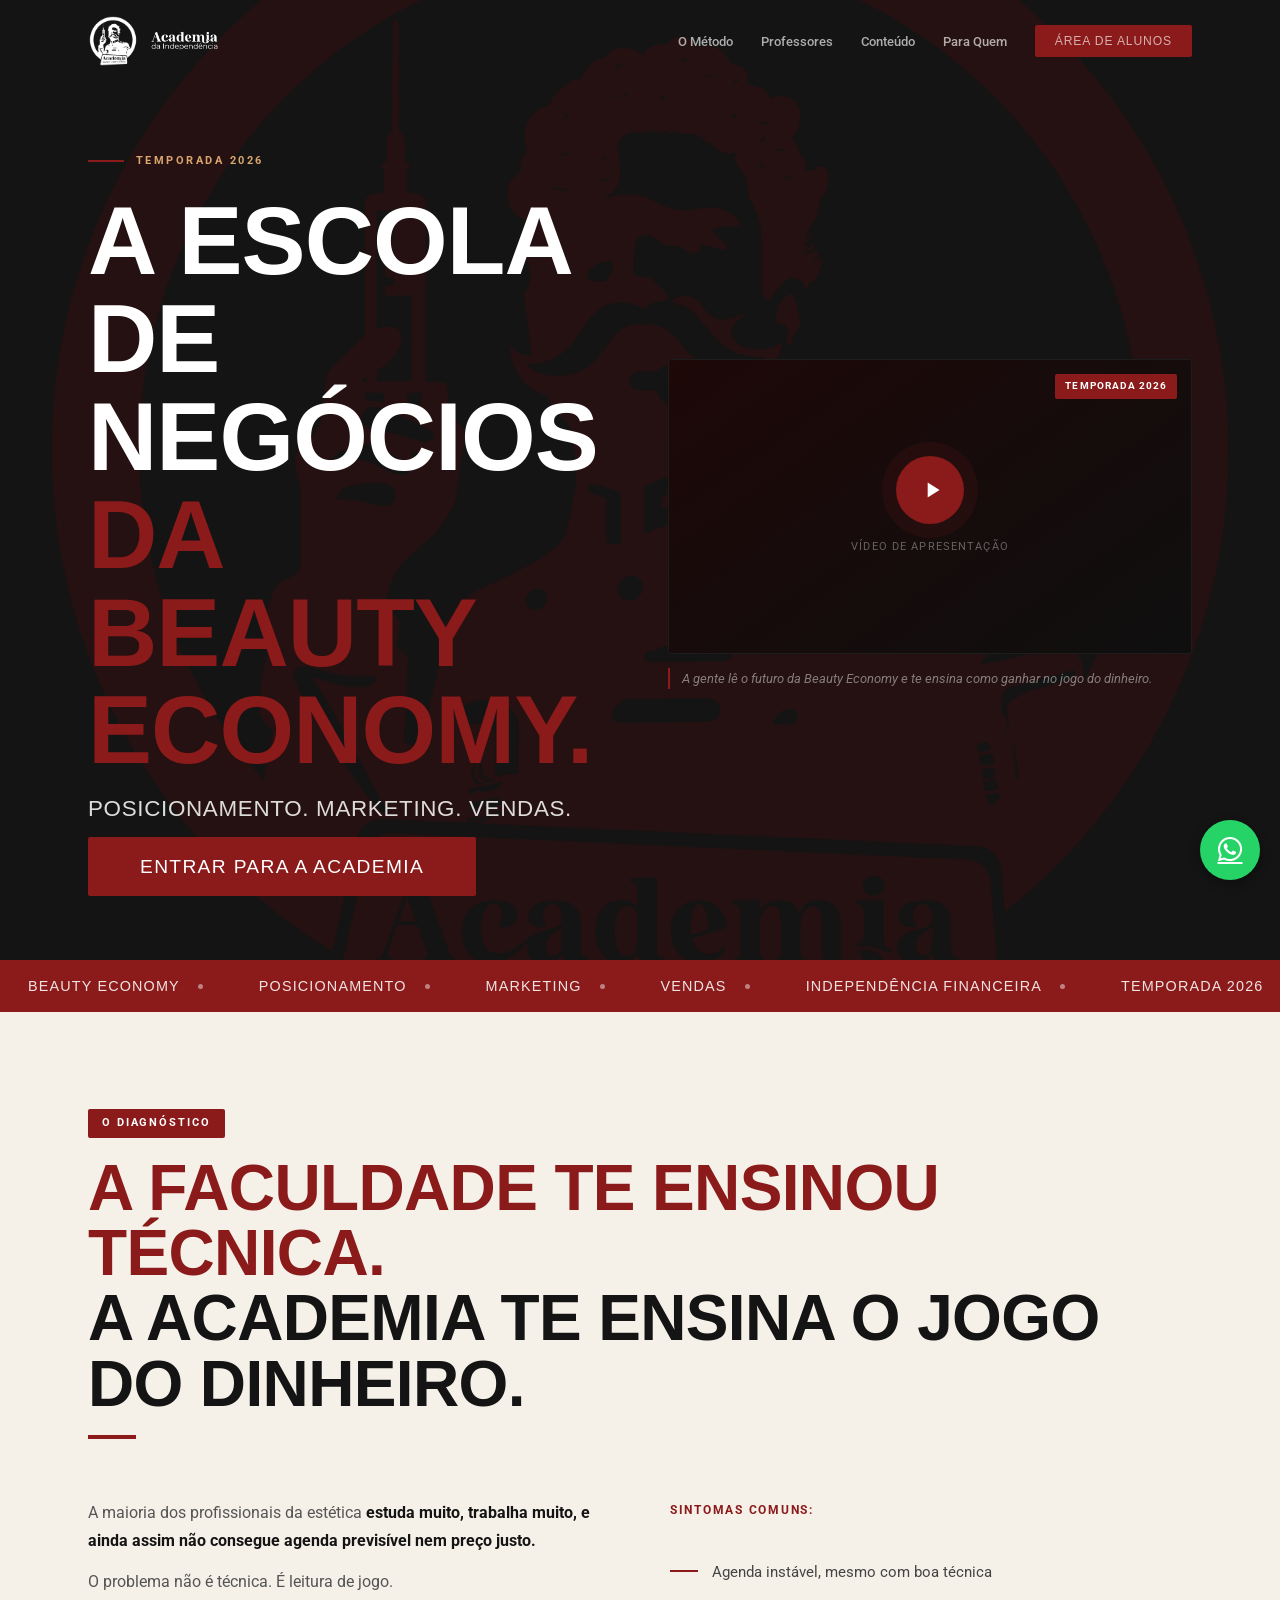
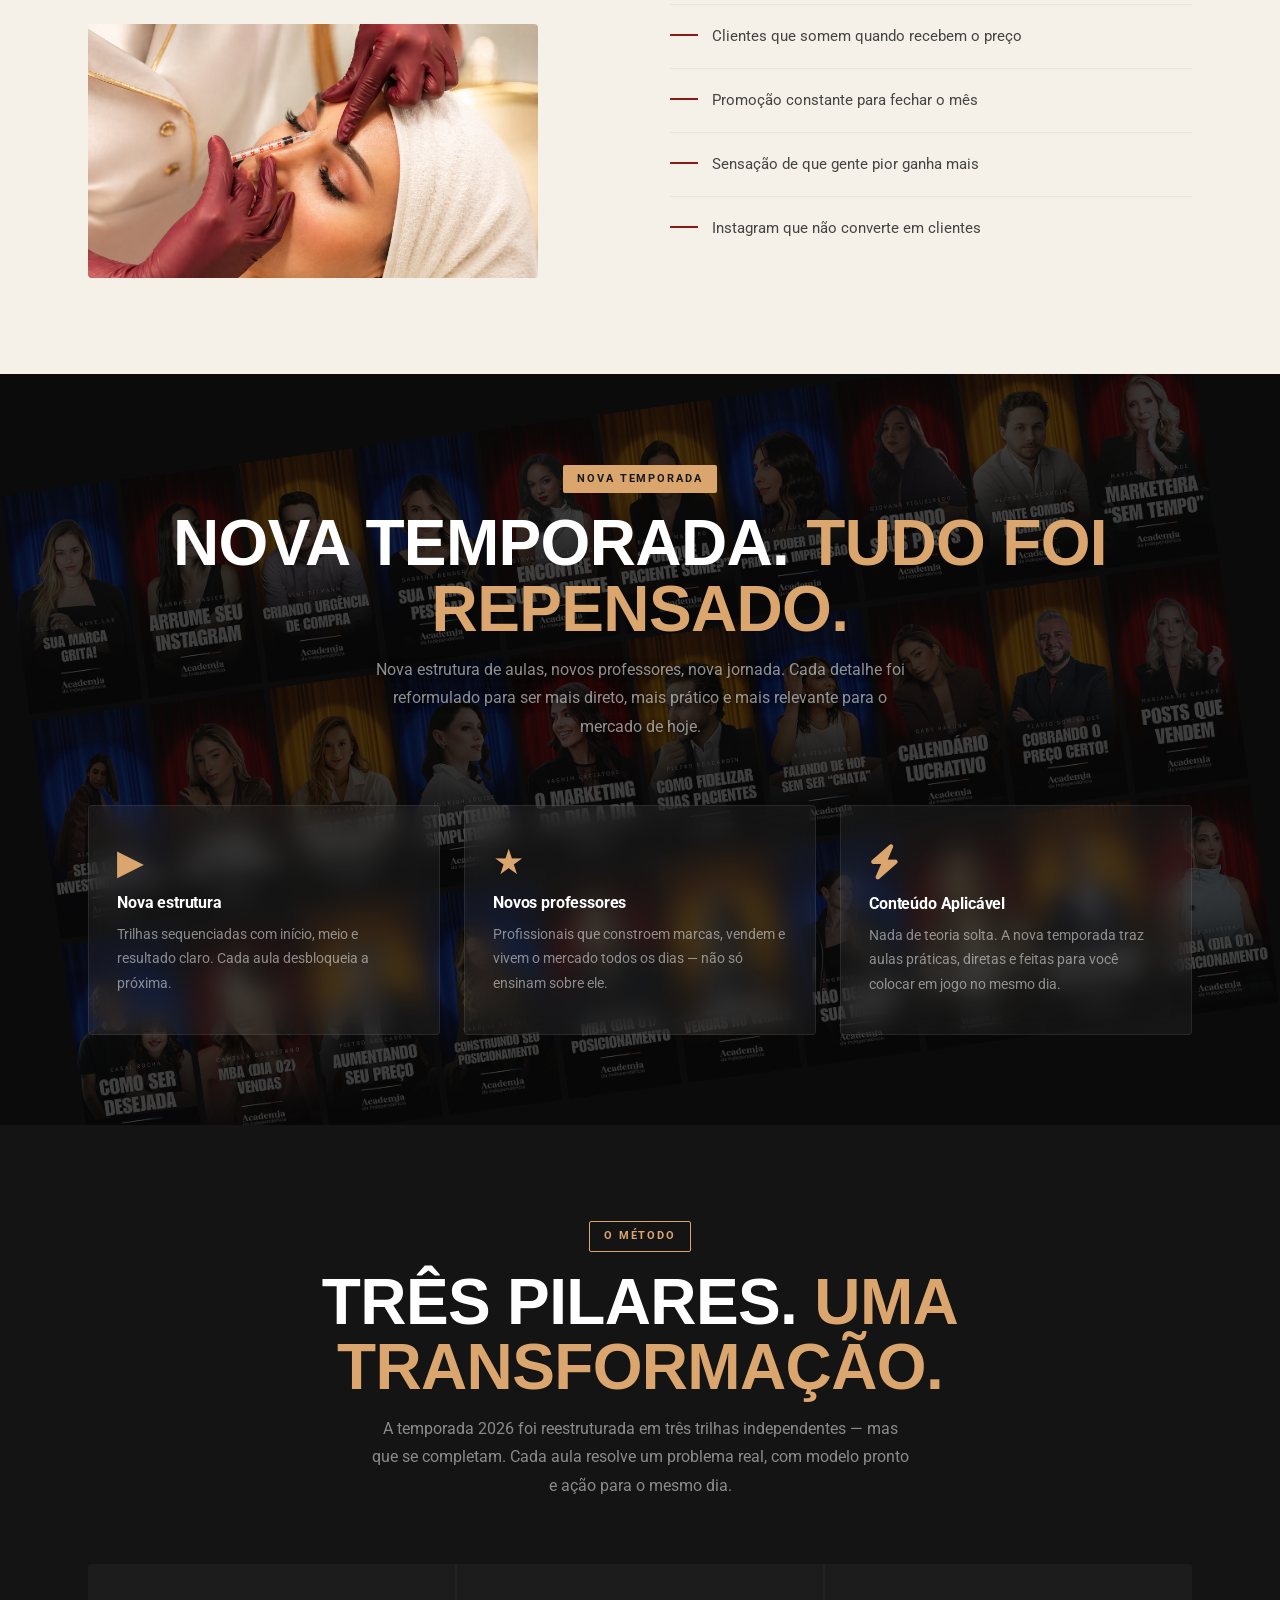
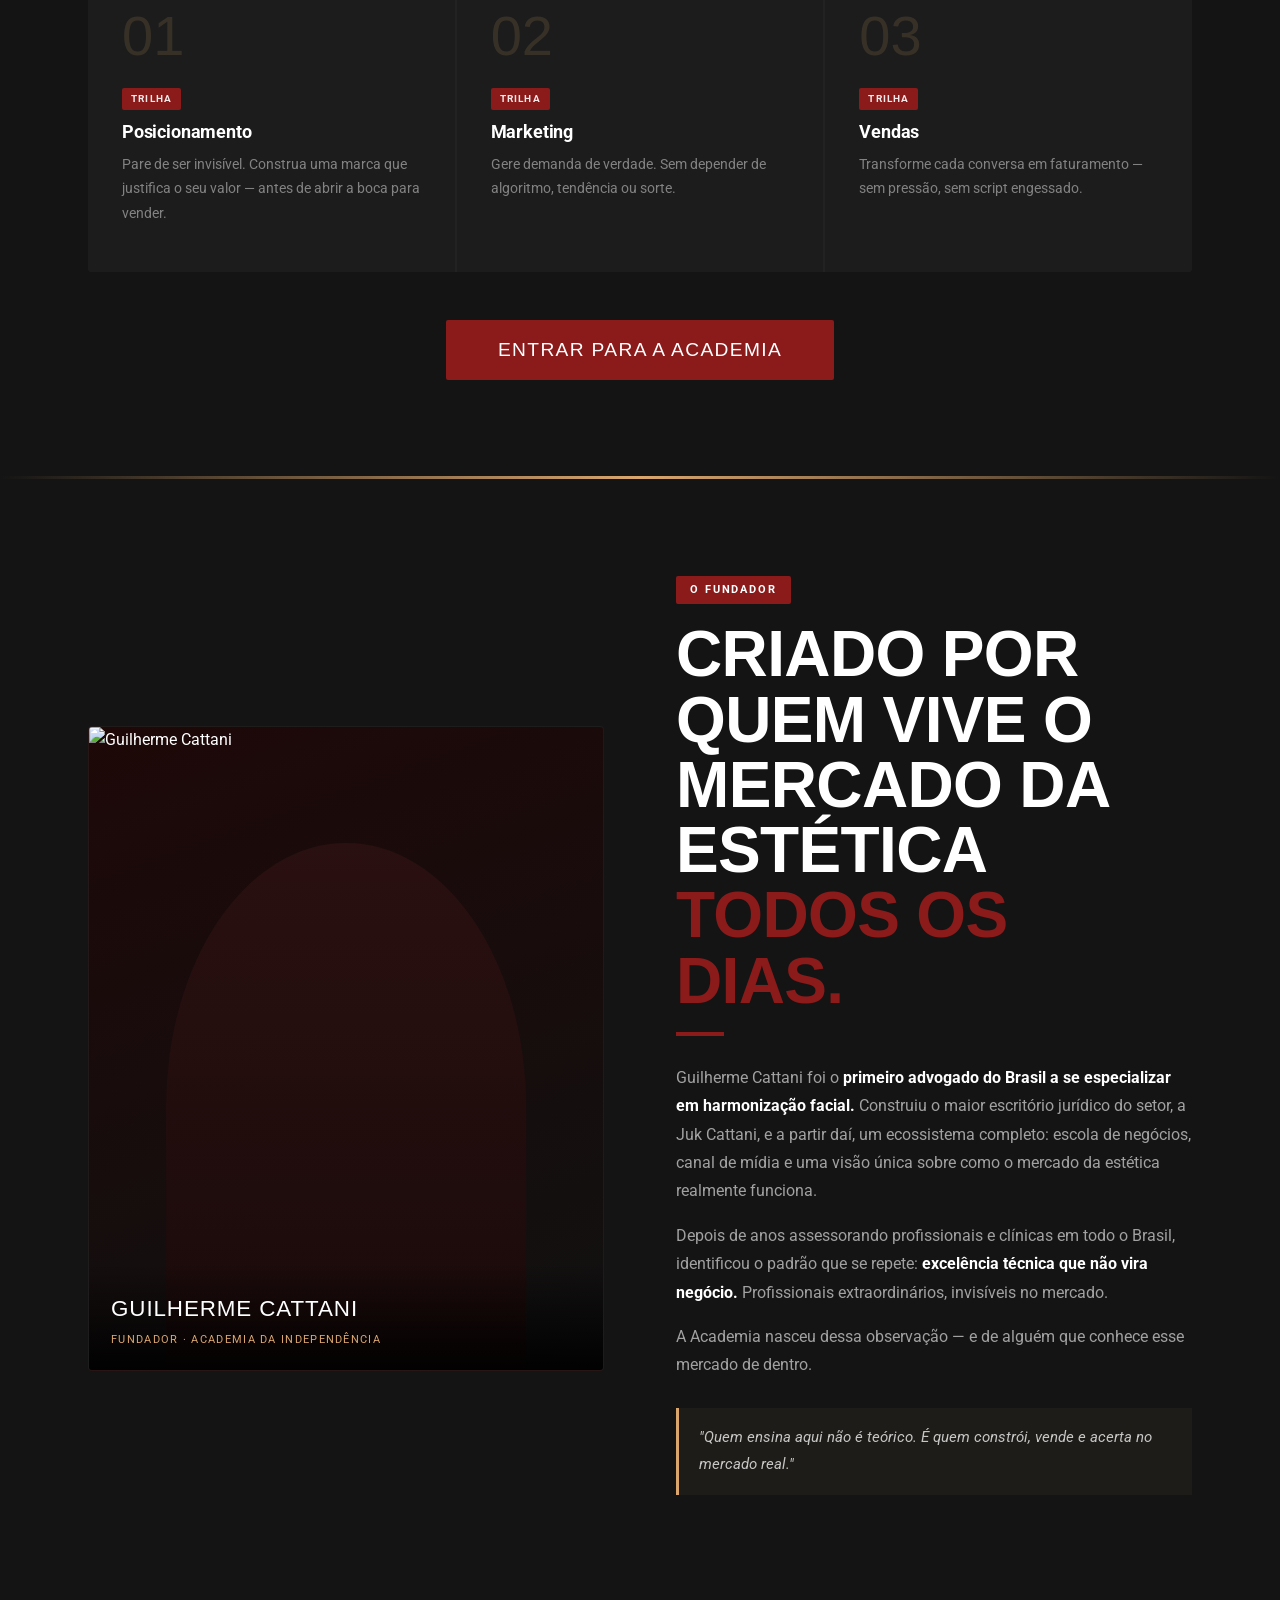
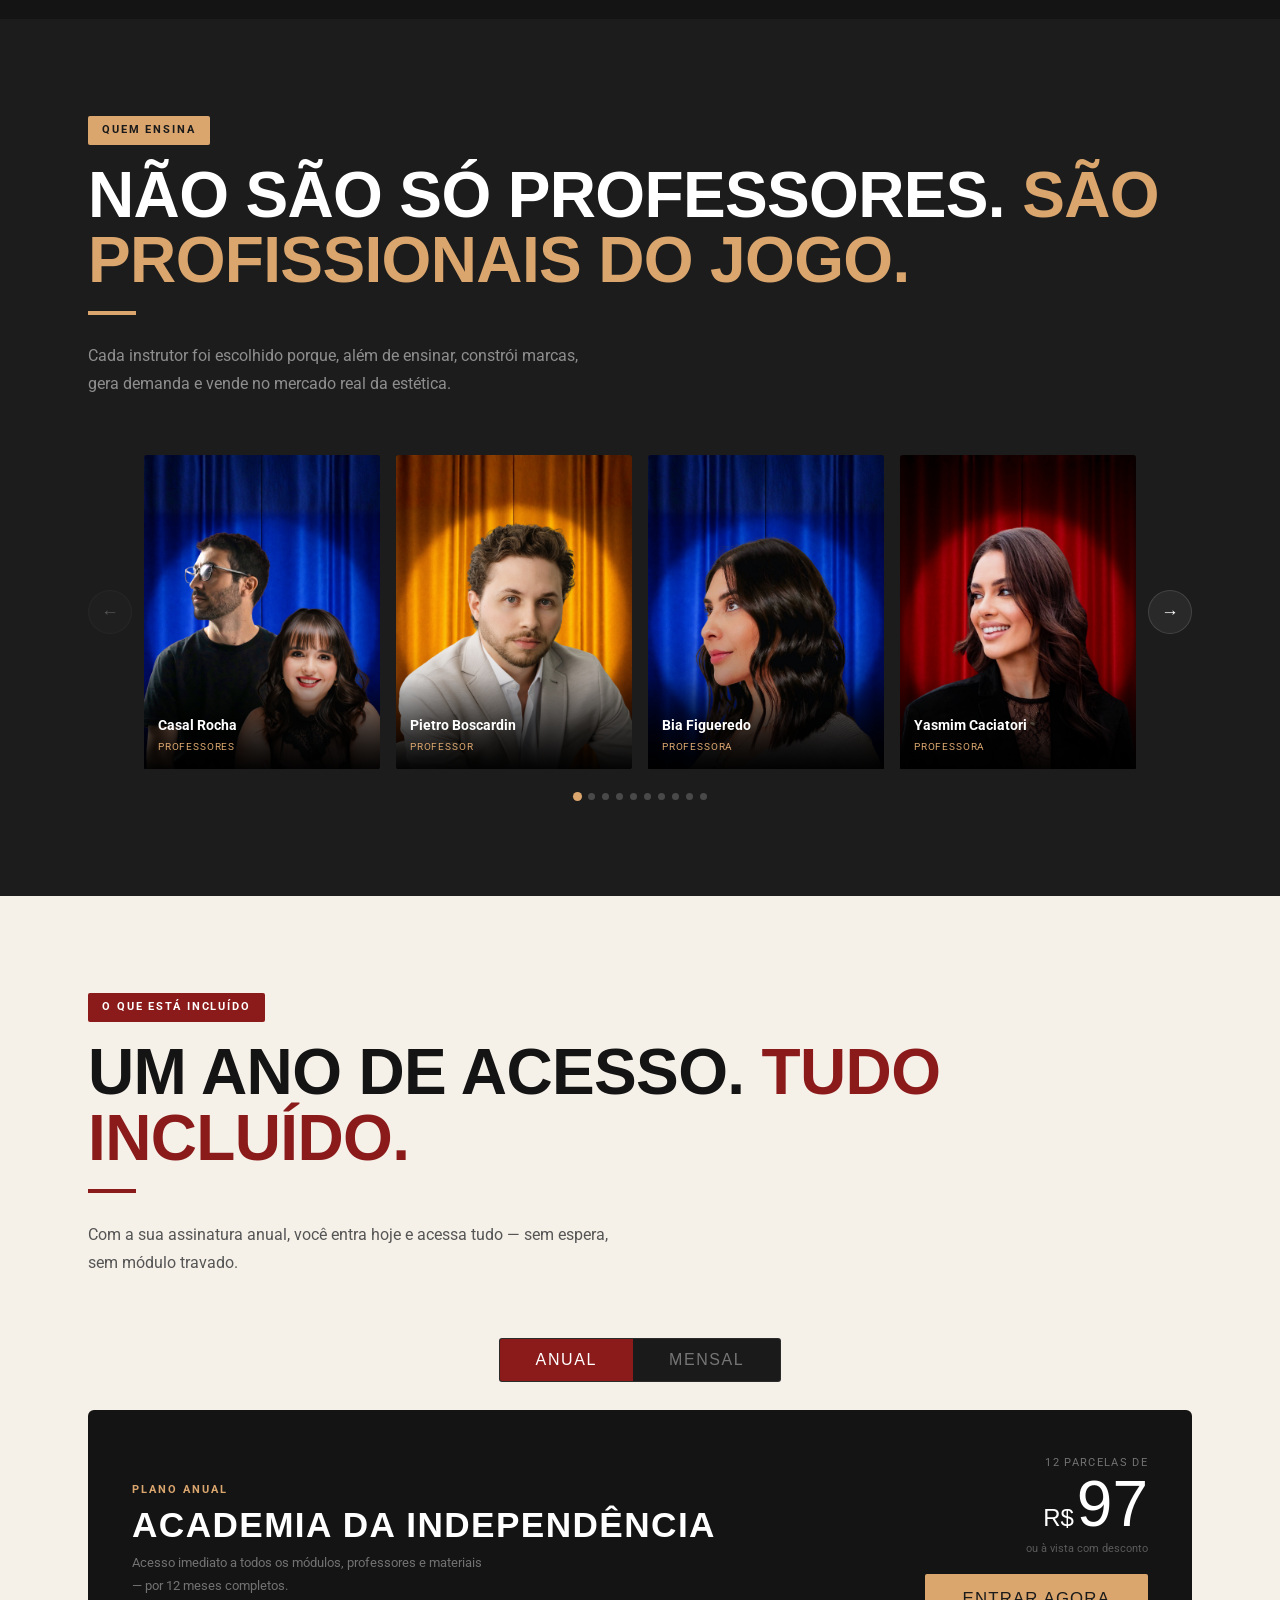
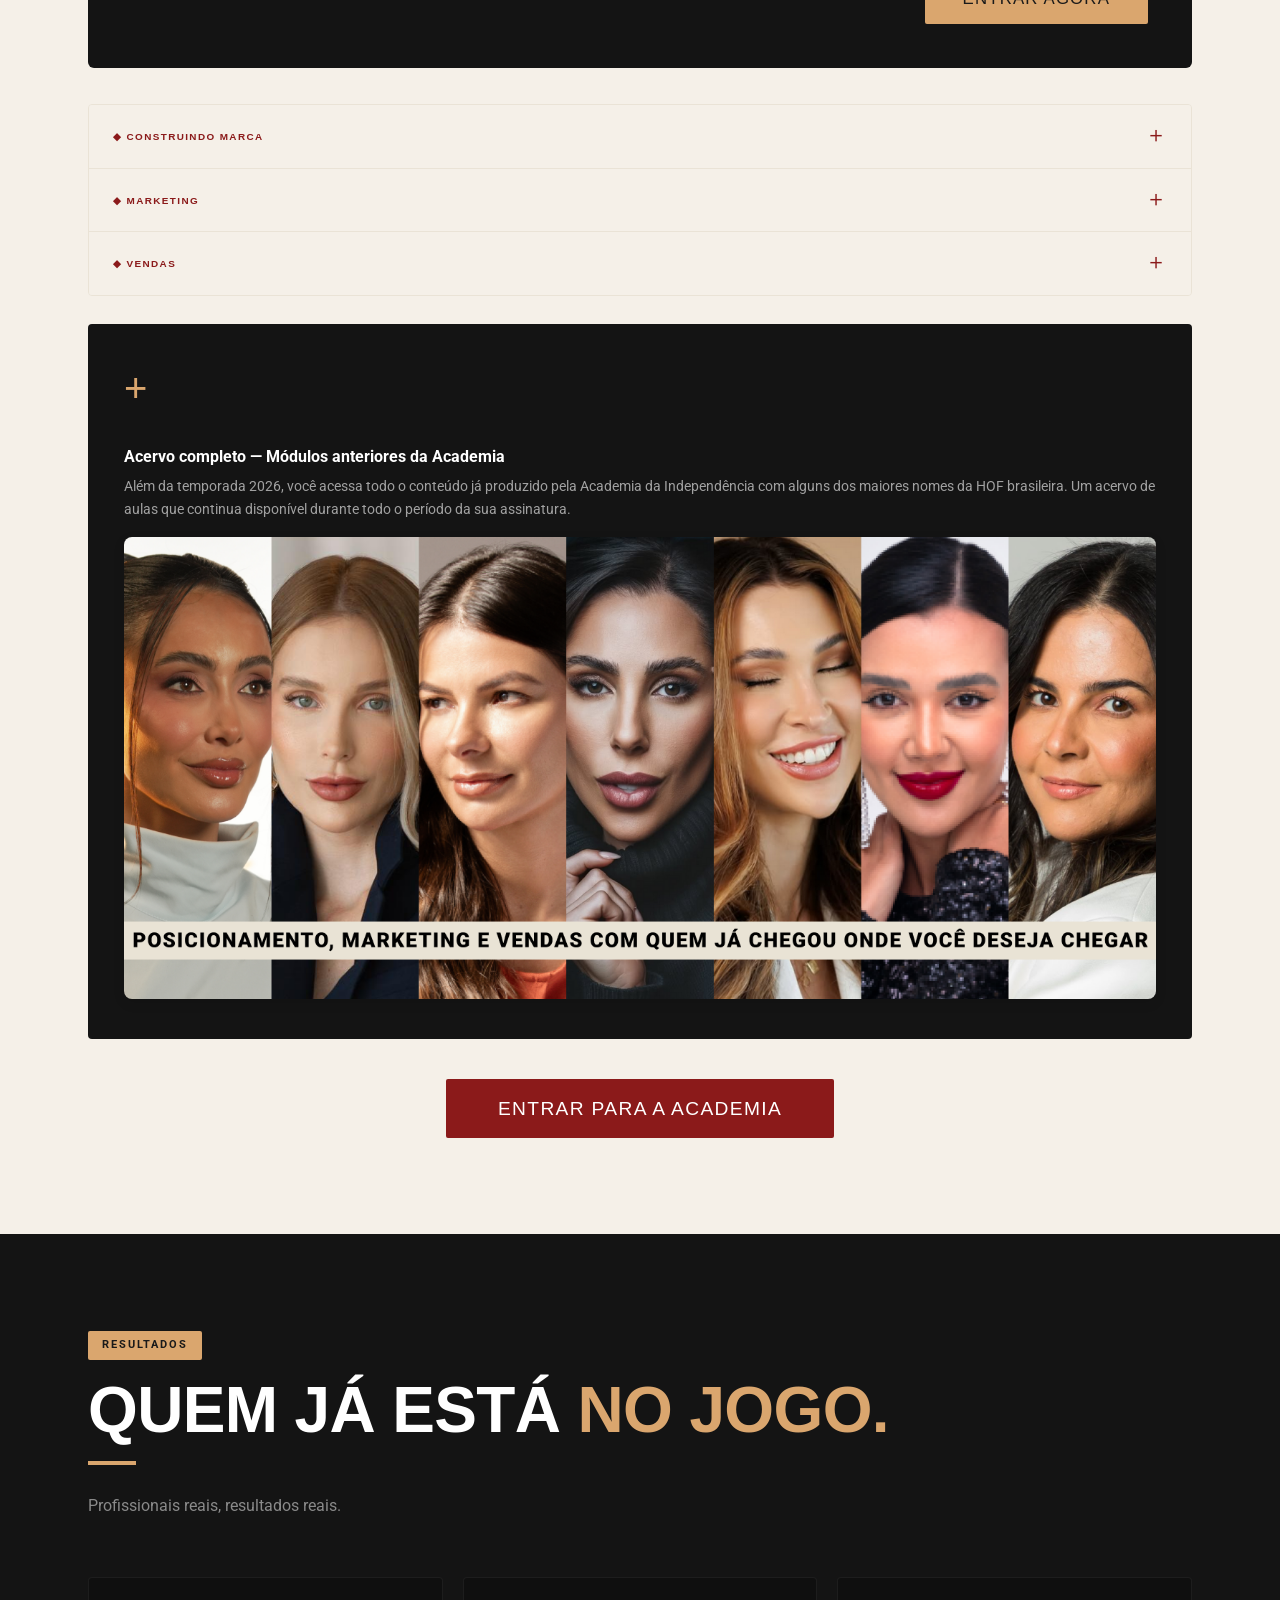
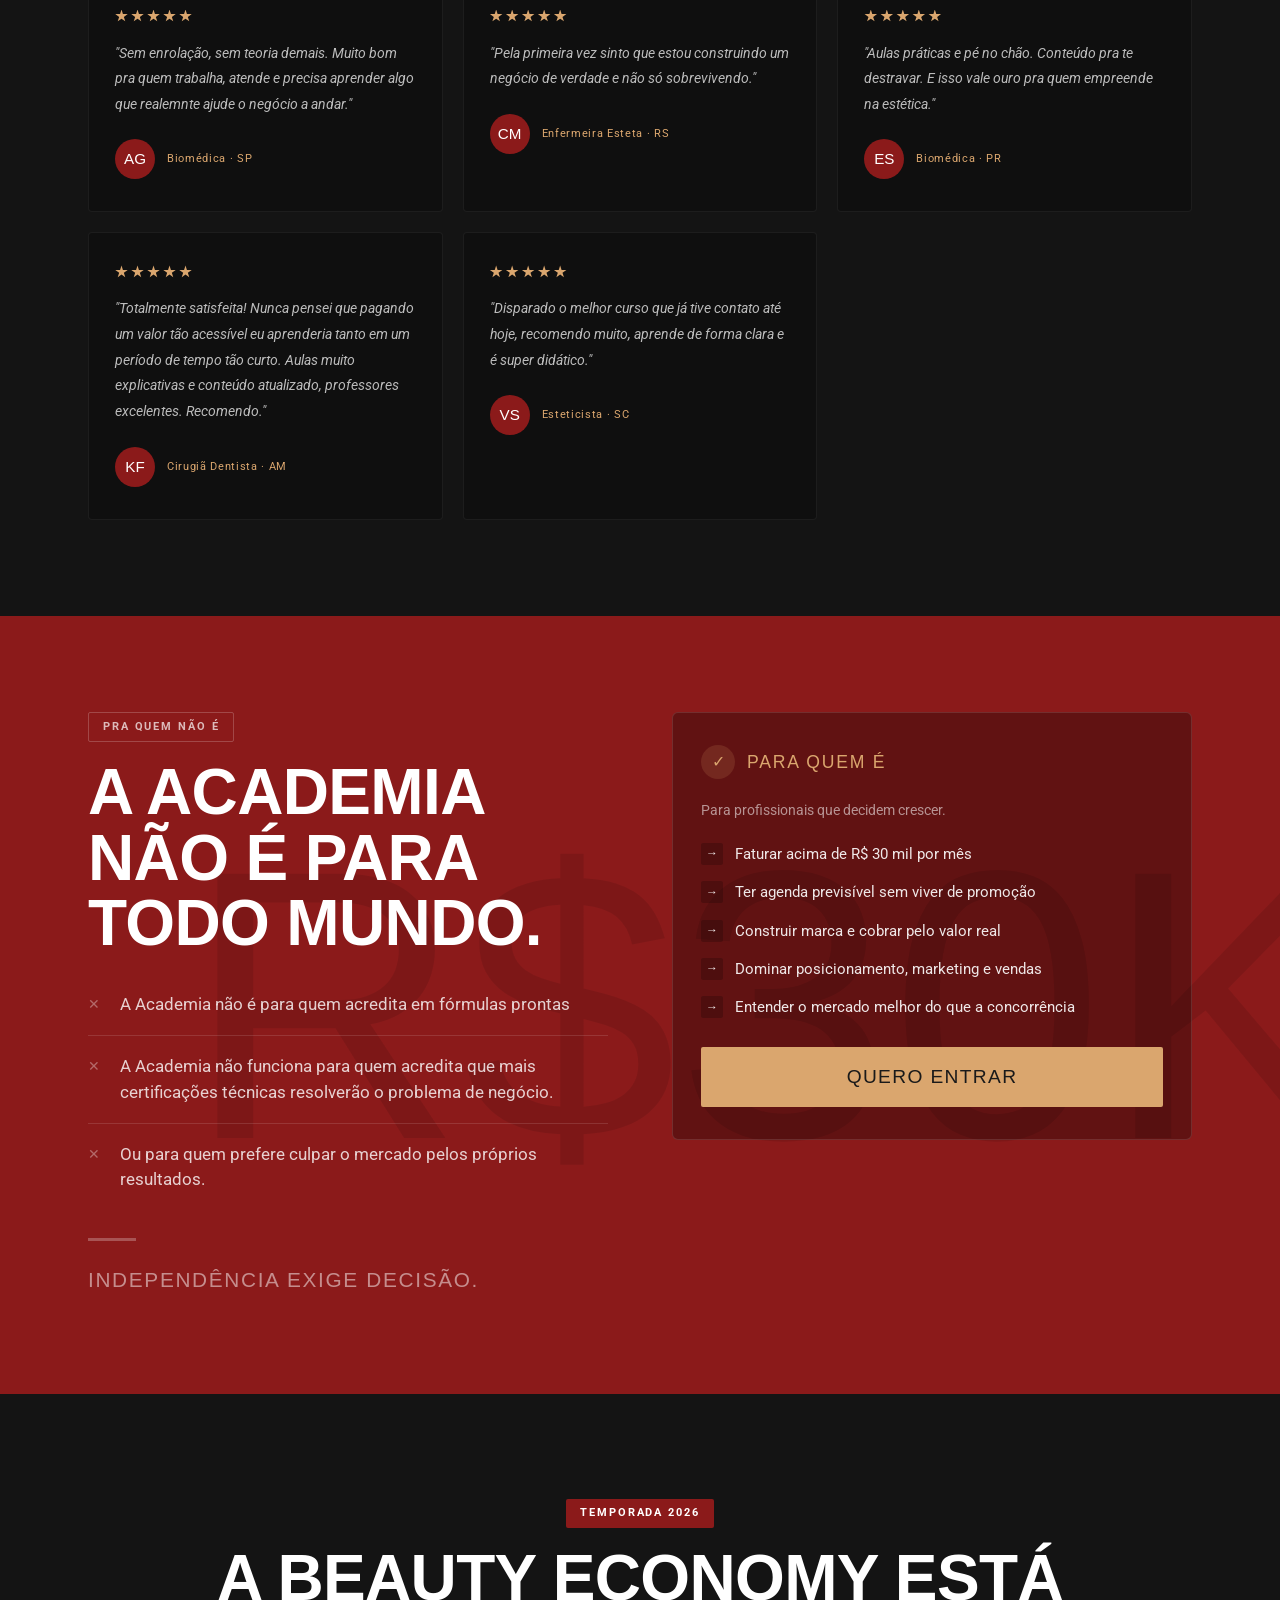
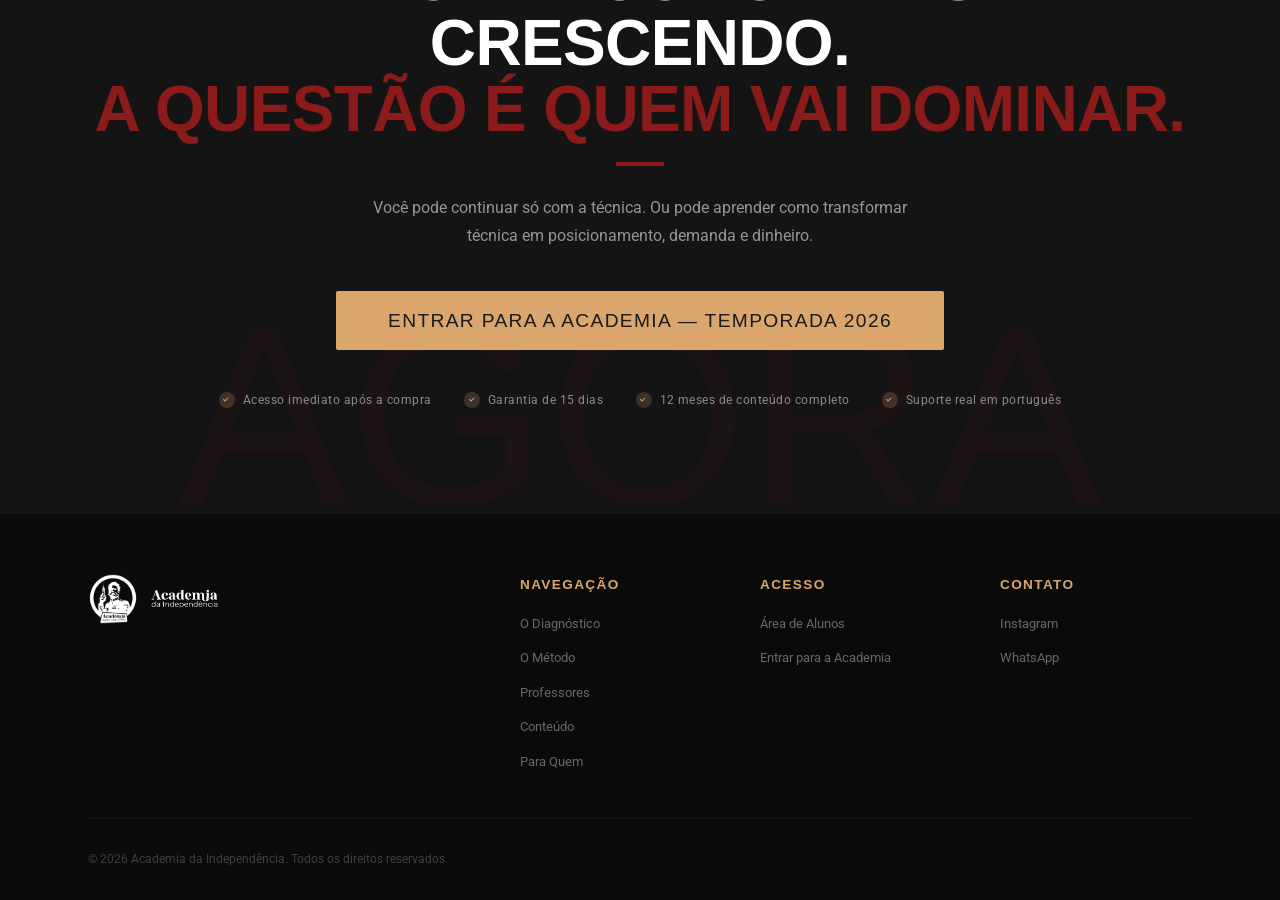
==== commit 08b759be: "update" ====
--- a/index.html
+++ b/index.html
@@ -5,12 +5,12 @@
   <meta charset="UTF-8">
   <meta name="viewport" content="width=device-width, initial-scale=1.0">
   <title>Academia da Independência</title>
-  <link rel="icon" href="img/logo.png">
+  <link rel="icon" href="assets/logo.png">
   <link rel="stylesheet" href="https://cdnjs.cloudflare.com/ajax/libs/font-awesome/6.5.0/css/all.min.css">
   <link rel="preconnect" href="https://fonts.googleapis.com">
   <link rel="preconnect" href="https://fonts.gstatic.com" crossorigin>
   <link href="https://fonts.googleapis.com/css2?family=Roboto:ital,wght@0,300;0,400;0,700;0,900;1,300&display=swap" rel="stylesheet">
-  <link rel="stylesheet" href="style.css">
+  <link rel="stylesheet" href="css/style.css">
 </head>
 
 <body>
@@ -23,8 +23,8 @@
   <header id="hdr">
     <div class="hdr-in">
       <a href="#" class="logo">
-        <img src="img/logoteste.png" alt="Academia da Independência" class="logo-icon">
-        <img src="img/logo-text.png" alt="Academia da Independência" class="logo-nav-text">
+        <img src="assets/logoteste.png" alt="Academia da Independência" class="logo-icon">
+        <img src="assets/logo-text.png" alt="Academia da Independência" class="logo-nav-text">
       </a>
       <nav>
         <ul class="nav-ul">
@@ -49,7 +49,7 @@
 
   <!-- SEC 1 — HERO -->
   <section id="hero">
-    <img src="img/logo.png" alt="" aria-hidden="true" class="hero-wm">
+    <img src="assets/logo.png" alt="" aria-hidden="true" class="hero-wm">
     <div class="hero-g">
       <div>
         <div class="hero-szn rv">
@@ -58,7 +58,7 @@
         <h1 class="hero-h1 rv d1">A escola de negócios<br><span class="red">da Beauty Economy.</span></h1>
         <p class="hero-bold rv d2">Posicionamento. Marketing. Vendas.</p>
         <div class="hero-ctas rv d3">
-          <a href="https://clkdmg.site/pay/acad-independencia-2025?" class="btn btn-r btn-xl" target="_blank">Entrar para a Academia</a>
+          <a href="#content" class="btn btn-r btn-xl">Entrar para a Academia</a>
         </div>
       </div>
       <div class="hero-vid rv d2">
@@ -97,7 +97,7 @@
         <div class="rv diag-l">
           <p>A maioria dos profissionais da estética <strong>estuda muito, trabalha muito, e ainda assim não consegue agenda previsível nem preço justo.</strong></p>
           <p style="margin-top:12px">O problema não é técnica. É leitura de jogo.</p>
-          <img src="img/diagn-foto.png" alt="" class="diag-img rv">
+          <img src="assets/diagn-foto.png" alt="" class="diag-img rv">
         </div>
         <div class="rv d1">
           <p style="font-size:.78rem;font-weight:700;letter-spacing:.14em;text-transform:uppercase;color:var(--red);margin-bottom:20px">Sintomas comuns:</p>
@@ -197,7 +197,7 @@
         <div class="rv">
           <div class="founder-ph">
             <div class="founder-sil"></div>
-            <img src="img/guilherme.jpg" alt="Guilherme Cattani" style="position:absolute;inset:0;width:100%;height:100%;object-fit:cover;object-position:top center;">
+            <img src="assets/guilherme.jpg" alt="Guilherme Cattani" style="position:absolute;inset:0;width:100%;height:100%;object-fit:cover;object-position:top center;">
             <div class="founder-cap">
               <div class="fn">Guilherme Cattani</div>
               <div class="fr">Fundador · Academia da Independência</div>
@@ -237,7 +237,7 @@
             <div class="ic">
               <a href="https://www.instagram.com/casalrocha.mde/" target="_blank" rel="noopener noreferrer">
                 <div class=" ic-img">
-                  <img src="img/casal.png" alt="Casal Rocha" style="position:absolute;inset:0;width:100%;height:100%;object-fit:cover;object-position:top center;">
+                  <img src="assets/casal.png" alt="Casal Rocha" style="position:absolute;inset:0;width:100%;height:100%;object-fit:cover;object-position:top center;">
                   <div class="ic-ov">
                     <div class="in">Casal Rocha</div>
                     <div class="ir">Professores</div>
@@ -248,7 +248,7 @@
             <div class="ic">
               <a href="https://www.instagram.com/pietro.boscardin/" target="_blank" rel="noopener noreferrer"">
               <div class=" ic-img">
-                <img src="img/pietro.png" alt="Pietro Boscardin" style="position:absolute;inset:0;width:100%;height:100%;object-fit:cover;object-position:top center;">
+                <img src="assets/pietro.png" alt="Pietro Boscardin" style="position:absolute;inset:0;width:100%;height:100%;object-fit:cover;object-position:top center;">
                 <div class="ic-ov">
                   <div class="in">Pietro Boscardin</div>
                   <div class="ir">Professor</div>
@@ -259,7 +259,7 @@
           <div class="ic">
             <a href="https://www.instagram.com/biafigueiredobf/" target="_blank" rel="noopener noreferrer">
               <div class="ic-img">
-                <img src="img/bia-figueredo.png" alt="Bia Figueredo" style="position:absolute;inset:0;width:100%;height:100%;object-fit:cover;object-position:top center;">
+                <img src="assets/bia-figueredo.png" alt="Bia Figueredo" style="position:absolute;inset:0;width:100%;height:100%;object-fit:cover;object-position:top center;">
                 <div class="ic-ov">
                   <div class="in">Bia Figueredo</div>
                   <div class="ir">Professora</div>
@@ -270,7 +270,7 @@
           <div class="ic">
             <a href="https://www.instagram.com/yascaciatori/" target="_blank" rel="noopener noreferrer">
               <div class="ic-img">
-                <img src="img/yasmim.png" alt="Yasmim Caciatori" style="position:absolute;inset:0;width:100%;height:100%;object-fit:cover;object-position:top center;">
+                <img src="assets/yasmim.png" alt="Yasmim Caciatori" style="position:absolute;inset:0;width:100%;height:100%;object-fit:cover;object-position:top center;">
                 <div class="ic-ov">
                   <div class="in">Yasmim Caciatori</div>
                   <div class="ir">Professora</div>
@@ -281,7 +281,7 @@
           <div class="ic">
             <a href="https://www.instagram.com/sa.bender/" target="_blank" rel="noopener noreferrer">
               <div class="ic-img">
-                <img src="img/sabrina.png" alt="Sabrina Bender" style="position:absolute;inset:0;width:100%;height:100%;object-fit:cover;object-position:top center;">
+                <img src="assets/sabrina.png" alt="Sabrina Bender" style="position:absolute;inset:0;width:100%;height:100%;object-fit:cover;object-position:top center;">
                 <div class="ic-ov">
                   <div class="in">Sabrina Bender</div>
                   <div class="ir">Professora</div>
@@ -292,7 +292,7 @@
           <div class="ic">
             <a href="https://www.instagram.com/yarllaravena/" target="_blank" rel="noopener noreferrer">
               <div class="ic-img">
-                <img src="img/yarlla.png" alt="Yarlla Ravena" style="position:absolute;inset:0;width:100%;height:100%;object-fit:cover;object-position:top center;">
+                <img src="assets/yarlla.png" alt="Yarlla Ravena" style="position:absolute;inset:0;width:100%;height:100%;object-fit:cover;object-position:top center;">
                 <div class="ic-ov">
                   <div class="in">Yarlla Ravena</div>
                   <div class="ir">Professora</div>
@@ -303,7 +303,7 @@
           <div class="ic">
             <a href="https://www.instagram.com/ingridhlouise/" target="_blank" rel="noopener noreferrer">
               <div class="ic-img">
-                <img src="img/ingridh.png" alt="Ingridh Louise" style="position:absolute;inset:0;width:100%;height:100%;object-fit:cover;object-position:top center;">
+                <img src="assets/ingridh.png" alt="Ingridh Louise" style="position:absolute;inset:0;width:100%;height:100%;object-fit:cover;object-position:top center;">
                 <div class="ic-ov">
                   <div class="in">Ingridh Louise</div>
                   <div class="ir">Professora</div>
@@ -314,7 +314,7 @@
           <div class="ic">
             <a href="https://www.instagram.com/flaviodomingues7/" target="_blank" rel="noopener noreferrer">
               <div class="ic-img">
-                <img src="img/flavio.png" alt="Flavio Domingues" style="position:absolute;inset:0;width:100%;height:100%;object-fit:cover;object-position:top center;">
+                <img src="assets/flavio.png" alt="Flavio Domingues" style="position:absolute;inset:0;width:100%;height:100%;object-fit:cover;object-position:top center;">
                 <div class="ic-ov">
                   <div class="in">Flavio Domingues</div>
                   <div class="ir">Professor</div>
@@ -325,7 +325,7 @@
           <div class="ic">
             <a href="https://www.instagram.com/gabyhakuna/" target="_blank" rel="noopener noreferrer">
               <div class="ic-img">
-                <img src="img/gaby.png" alt="Gaby Hakuna" style="position:absolute;inset:0;width:100%;height:100%;object-fit:cover;object-position:top center;">
+                <img src="assets/gaby.png" alt="Gaby Hakuna" style="position:absolute;inset:0;width:100%;height:100%;object-fit:cover;object-position:top center;">
                 <div class="ic-ov">
                   <div class="in">Gaby Hakuna</div>
                   <div class="ir">Professora</div>
@@ -336,7 +336,7 @@
           <div class="ic">
             <a href="https://www.instagram.com/nove.lab/" target="_blank" rel="noopener noreferrer">
               <div class="ic-img">
-                <img src="img/nove-lab.png" alt="Eduarda Sally" style="position:absolute;inset:0;width:100%;height:100%;object-fit:cover;object-position:top center;">
+                <img src="assets/nove-lab.png" alt="Eduarda Sally" style="position:absolute;inset:0;width:100%;height:100%;object-fit:cover;object-position:top center;">
                 <div class="ic-ov">
                   <div class="in">Eduarda Sally</div>
                   <div class="ir">Professora</div>
@@ -347,7 +347,7 @@
           <div class="ic">
             <a href="https://www.instagram.com/barbaramasiero.mkt/" target="_blank" rel="noopener noreferrer">
               <div class="ic-img">
-                <img src="img/barbara.png" alt="Bárbara Masiero" style="position:absolute;inset:0;width:100%;height:100%;object-fit:cover;object-position:top center;">
+                <img src="assets/barbara.png" alt="Bárbara Masiero" style="position:absolute;inset:0;width:100%;height:100%;object-fit:cover;object-position:top center;">
                 <div class="ic-ov">
                   <div class="in">Bárbara Masiero</div>
                   <div class="ir">Professora</div>
@@ -358,7 +358,7 @@
           <div class="ic">
             <a href="https://www.instagram.com/marianadegrande.mkt/" target="_blank" rel="noopener noreferrer">
               <div class="ic-img">
-                <img src="img/Mariana.png" alt="Mariana" style="position:absolute;inset:0;width:100%;height:100%;object-fit:cover;object-position:top center;">
+                <img src="assets/Mariana.png" alt="Mariana" style="position:absolute;inset:0;width:100%;height:100%;object-fit:cover;object-position:top center;">
                 <div class="ic-ov">
                   <div class="in">Mariana de Grande</div>
                   <div class="ir">Professora</div>
@@ -369,7 +369,7 @@
           <div class="ic">
             <a href="https://www.instagram.com/vinitillmann/" target="_blank" rel="noopener noreferrer">
               <div class="ic-img">
-                <img src="img/vini.png" alt="Vini Tilmann" style="position:absolute;inset:0;width:100%;height:100%;object-fit:cover;object-position:top center;">
+                <img src="assets/vini.png" alt="Vini Tilmann" style="position:absolute;inset:0;width:100%;height:100%;object-fit:cover;object-position:top center;">
                 <div class="ic-ov">
                   <div class="in">Vini Tilmann</div>
                   <div class="ir">Professor</div>
@@ -504,7 +504,7 @@
         <div class="acv-t">
           <h4>Acervo completo — Módulos anteriores da Academia</h4>
           <p>Além da temporada 2026, você acessa todo o conteúdo já produzido pela Academia da Independência com alguns dos maiores nomes da HOF brasileira. Um acervo de aulas que continua disponível durante todo o período da sua assinatura.</p>
-          <img src="img/moduloanterior.png" alt="" style="margin-top:16px;max-width:100%;border-radius:8px;box-shadow:0 4px 12px rgba(0,0,0,.1)">
+          <img src="assets/moduloanterior.png" alt="" style="margin-top:16px;max-width:100%;border-radius:8px;box-shadow:0 4px 12px rgba(0,0,0,.1)">
         </div>
       </div>
       <div class="cnt-cta rv"><a href="https://clkdmg.site/pay/acad-independencia-2025?" target="_blank" class="btn btn-r btn-xl">Entrar para a Academia</a></div>
@@ -680,8 +680,8 @@
       <div class="ftr-top">
         <div class="ftr-br">
           <a href="#" class="logo">
-            <img src="img/logoteste.png" alt="Academia da Independência" class="logo-icon">
-            <img src="img/logo-text.png" alt="Academia da Independência" class="logo-nav-text">
+            <img src="assets/logoteste.png" alt="Academia da Independência" class="logo-icon">
+            <img src="assets/logo-text.png" alt="Academia da Independência" class="logo-nav-text">
           </a>
         </div>
         <div class="ftr-c">
@@ -715,7 +715,7 @@
     </div>
   </footer>
 
-  <script src="script.js"></script>
+  <script src="js/script.js"></script>
 </body>
 
 </html>
--- a/css/style.css
+++ b/css/style.css
@@ -0,0 +1,1919 @@
+*,
+*::before,
+*::after {
+  box-sizing: border-box;
+  margin: 0;
+  padding: 0;
+}
+:root {
+  --red: #8b1a1a;
+  --red-dark: #6b1212;
+  --gold: #daa66e;
+  --gold-dark: #b8844a;
+  --navy: #2c3952;
+  --cream: #f5f0e8;
+  --cream-dark: #eae3d6;
+  --black: #141414;
+  --off: #1c1c1c;
+  --white: #ffffff;
+  --gray: #888;
+}
+html {
+  scroll-behavior: smooth;
+}
+body {
+  font-family: "Roboto", sans-serif;
+  background: var(--black);
+  color: var(--white);
+  overflow-x: hidden;
+  line-height: 1.6;
+}
+h1,
+h2,
+h3,
+.imp {
+  font-family: Impact, "Arial Narrow", Arial, sans-serif;
+  line-height: 1.02;
+  letter-spacing: -0.01em;
+  text-transform: uppercase;
+}
+h1 {
+  font-size: clamp(2.8rem, 7.5vw, 6.5rem);
+}
+h2 {
+  font-size: clamp(2rem, 5vw, 4rem);
+}
+h3 {
+  font-size: clamp(1.3rem, 2.5vw, 1.9rem);
+}
+p {
+  line-height: 1.78;
+}
+.wrap {
+  max-width: 1160px;
+  margin: 0 auto;
+  padding: 0 28px;
+}
+.ey {
+  display: inline-block;
+  font-size: 10.5px;
+  font-weight: 700;
+  letter-spacing: 0.18em;
+  text-transform: uppercase;
+  padding: 6px 14px;
+  border-radius: 2px;
+  margin-bottom: 18px;
+}
+.ey-r {
+  background: var(--red);
+  color: #fff;
+}
+.ey-g {
+  background: var(--gold);
+  color: #1a1a1a;
+}
+.ey-o {
+  border: 1px solid var(--gold);
+  color: var(--gold);
+}
+.ey-w {
+  border: 1px solid rgba(255, 255, 255, 0.2);
+  color: rgba(255, 255, 255, 0.7);
+}
+.btn {
+  display: inline-block;
+  padding: 17px 38px;
+  font-family: Impact, "Arial Narrow", sans-serif;
+  font-size: 1.05rem;
+  letter-spacing: 0.07em;
+  text-transform: uppercase;
+  text-decoration: none;
+  border: none;
+  cursor: pointer;
+  transition: all 0.2s ease;
+  border-radius: 2px;
+  line-height: 1;
+}
+.btn-r {
+  background: var(--red);
+  color: #fff;
+}
+.btn-r:hover {
+  background: var(--red-dark);
+  transform: translateY(-2px);
+  box-shadow: 0 8px 28px rgba(139, 26, 26, 0.45);
+}
+.btn-g {
+  background: var(--gold);
+  color: #1a1a1a;
+}
+.btn-g:hover {
+  background: var(--gold-dark);
+  transform: translateY(-2px);
+  box-shadow: 0 8px 28px rgba(218, 166, 110, 0.4);
+}
+.btn-ow {
+  background: transparent;
+  color: #fff;
+  border: 2px solid rgba(255, 255, 255, 0.35);
+}
+.btn-ow:hover {
+  background: rgba(255, 255, 255, 0.08);
+}
+.btn-xl {
+  padding: 20px 52px;
+  font-size: 1.2rem;
+}
+.div {
+  width: 48px;
+  height: 4px;
+  background: var(--red);
+  margin: 18px 0 28px;
+}
+.div-g {
+  background: var(--gold);
+}
+.div-c {
+  margin: 18px auto 28px;
+}
+.rv {
+  opacity: 0;
+  transform: translateY(26px);
+  transition:
+    opacity 0.65s ease,
+    transform 0.65s ease;
+}
+.rv.on {
+  opacity: 1;
+  transform: none;
+}
+.d1 {
+  transition-delay: 0.08s;
+}
+.d2 {
+  transition-delay: 0.16s;
+}
+.d3 {
+  transition-delay: 0.24s;
+}
+.d4 {
+  transition-delay: 0.32s;
+}
+
+/* HEADER */
+#hdr {
+  position: fixed;
+  top: 0;
+  left: 0;
+  right: 0;
+  z-index: 900;
+  transition:
+    background 0.3s,
+    box-shadow 0.3s;
+}
+#hdr.solid {
+  background: rgba(12, 12, 12, 0.97);
+  box-shadow: 0 2px 24px rgba(0, 0, 0, 0.6);
+}
+.hdr-in {
+  display: flex;
+  align-items: center;
+  justify-content: space-between;
+  padding: 16px 28px;
+  max-width: 1160px;
+  margin: 0 auto;
+}
+.logo {
+  display: flex;
+  align-items: center;
+  gap: 11px;
+  text-decoration: none;
+}
+.logo-icon {
+  height: 50px;
+  width: auto;
+  flex-shrink: 0;
+  object-fit: contain;
+}
+.logo-nav-text {
+  height: 50px;
+  width: auto;
+  object-fit: contain;
+}
+.nav-ul {
+  display: flex;
+  align-items: center;
+  gap: 28px;
+  list-style: none;
+}
+.nav-ul a {
+  color: rgba(255, 255, 255, 0.65);
+  text-decoration: none;
+  font-size: 0.82rem;
+  font-weight: 500;
+  transition: color 0.2s;
+}
+.nav-ul a:hover {
+  color: var(--gold);
+}
+.ham {
+  display: none;
+  flex-direction: column;
+  gap: 5px;
+  cursor: pointer;
+  background: none;
+  border: none;
+  padding: 4px;
+}
+.ham span {
+  display: block;
+  width: 25px;
+  height: 2px;
+  background: #fff;
+  transition: all 0.3s;
+}
+.ham.x span:nth-child(1) {
+  transform: rotate(45deg) translate(5px, 5px);
+}
+.ham.x span:nth-child(2) {
+  opacity: 0;
+}
+.ham.x span:nth-child(3) {
+  transform: rotate(-45deg) translate(5px, -5px);
+}
+.mob {
+  display: none;
+  position: fixed;
+  inset: 0;
+  background: rgba(10, 10, 10, 0.98);
+  z-index: 850;
+  flex-direction: column;
+  align-items: center;
+  justify-content: center;
+  gap: 28px;
+}
+.mob.open {
+  display: flex;
+}
+.mob a {
+  font-family: Impact, sans-serif;
+  font-size: 1.9rem;
+  color: #fff;
+  text-decoration: none;
+  text-transform: uppercase;
+}
+.mob a:hover {
+  color: var(--gold);
+}
+
+/* HERO */
+#hero {
+  min-height: 100vh;
+  display: flex;
+  flex-direction: column;
+  justify-content: center;
+  position: relative;
+  overflow: hidden;
+  padding-top: 88px;
+}
+img.hero-wm {
+  position: absolute;
+  inset: 0;
+  width: 100%;
+  height: 100%;
+  object-fit: cover;
+  object-position: center center;
+  opacity: 0.12;
+  pointer-events: none;
+  user-select: none;
+  z-index: 0;
+}
+.hero-g {
+  display: grid;
+  grid-template-columns: 1fr 1fr;
+  gap: 56px;
+  align-items: center;
+  position: relative;
+  z-index: 1;
+  padding: 64px 28px;
+  max-width: 1160px;
+  margin: 0 auto;
+  width: 100%;
+}
+.hero-szn {
+  display: flex;
+  align-items: center;
+  gap: 12px;
+  margin-bottom: 22px;
+}
+.hero-szn-line {
+  width: 36px;
+  height: 2px;
+  background: var(--red);
+}
+.hero-szn-lbl {
+  font-size: 0.7rem;
+  letter-spacing: 0.22em;
+  text-transform: uppercase;
+  color: var(--gold);
+  font-weight: 700;
+}
+.hero-h1 {
+  color: #fff;
+  margin-bottom: 10px;
+}
+.hero-h1 .red {
+  color: var(--red);
+  display: block;
+}
+.hero-bold {
+  font-family: Impact, sans-serif;
+  font-size: clamp(1rem, 2.2vw, 1.4rem);
+  color: rgba(255, 255, 255, 0.85);
+  letter-spacing: 0.03em;
+  text-transform: uppercase;
+  margin-bottom: 8px;
+}
+.hero-ctas {
+  display: flex;
+  gap: 14px;
+  flex-wrap: wrap;
+}
+.vid-box {
+  aspect-ratio: 16/9;
+  background: #0f0f0f;
+  border-radius: 4px;
+  overflow: hidden;
+  border: 1px solid rgba(255, 255, 255, 0.06);
+  position: relative;
+}
+.vid-in {
+  position: absolute;
+  inset: 0;
+  display: flex;
+  flex-direction: column;
+  align-items: center;
+  justify-content: center;
+  gap: 14px;
+  background: linear-gradient(145deg, #1e0808 0%, #0f0f0f 100%);
+}
+.vid-in iframe {
+  position: absolute;
+  inset: 0;
+  width: 100%;
+  height: 100%;
+  border: none;
+}
+.play {
+  width: 68px;
+  height: 68px;
+  background: var(--red);
+  border-radius: 50%;
+  display: flex;
+  align-items: center;
+  justify-content: center;
+  cursor: pointer;
+  transition:
+    transform 0.2s,
+    background 0.2s;
+  box-shadow: 0 0 0 14px rgba(139, 26, 26, 0.12);
+}
+.play:hover {
+  transform: scale(1.1);
+  background: var(--red-dark);
+}
+.play svg {
+  width: 26px;
+  height: 26px;
+  fill: #fff;
+  margin-left: 4px;
+}
+.vid-note {
+  font-size: 0.7rem;
+  color: rgba(255, 255, 255, 0.35);
+  letter-spacing: 0.1em;
+  text-transform: uppercase;
+}
+.vid-badge {
+  position: absolute;
+  top: 14px;
+  right: 14px;
+  background: var(--red);
+  color: #fff;
+  font-size: 0.65rem;
+  font-weight: 700;
+  letter-spacing: 0.1em;
+  text-transform: uppercase;
+  padding: 4px 10px;
+  border-radius: 2px;
+  z-index: 2;
+}
+.vid-caption {
+  margin-top: 14px;
+  font-size: 0.82rem;
+  color: rgba(255, 255, 255, 0.45);
+  line-height: 1.65;
+  font-style: italic;
+  border-left: 2px solid var(--red);
+  padding-left: 12px;
+}
+/* TICKER */
+.ticker {
+  background: var(--red);
+  overflow: hidden;
+  padding: 13px 0;
+  white-space: nowrap;
+}
+.ticker-tr {
+  display: inline-flex;
+  animation: tick 32s linear infinite;
+}
+.ti {
+  display: inline-flex;
+  align-items: center;
+  gap: 18px;
+  padding: 0 28px;
+  font-family: Impact, sans-serif;
+  font-size: 0.9rem;
+  letter-spacing: 0.08em;
+  text-transform: uppercase;
+  color: rgba(255, 255, 255, 0.88);
+}
+.td {
+  width: 5px;
+  height: 5px;
+  background: rgba(255, 255, 255, 0.45);
+  border-radius: 50%;
+  flex-shrink: 0;
+}
+@keyframes tick {
+  from {
+    transform: translateX(0);
+  }
+  to {
+    transform: translateX(-50%);
+  }
+}
+
+/* DIAGNÓSTICO */
+#diag {
+  background: var(--cream);
+  padding: 96px 0;
+  color: var(--black);
+}
+.diag-h h2 {
+  color: var(--black);
+}
+.diag-h h2 em {
+  color: var(--red);
+  font-style: normal;
+}
+.diag-h {
+  margin-bottom: 60px;
+}
+.diag-g {
+  display: grid;
+  grid-template-columns: 1fr 1fr;
+  gap: 60px;
+  align-items: start;
+}
+.diag-l p {
+  font-size: 1rem;
+  color: #555;
+  margin-bottom: 12px;
+}
+.diag-l p strong {
+  color: var(--black);
+}
+.diag-img {
+  width: 100%;
+  max-width: 450px;
+  margin-top: 28px;
+  border-radius: 4px;
+  display: block;
+}
+.sym-list {
+  display: flex;
+  flex-direction: column;
+  gap: 0;
+}
+.sym {
+  display: flex;
+  align-items: flex-start;
+  gap: 14px;
+  padding: 18px 0;
+  border-bottom: 1px solid var(--cream-dark);
+}
+.sym:last-child {
+  border-bottom: none;
+}
+.sym-dash {
+  width: 28px;
+  height: 2px;
+  background: var(--red);
+  flex-shrink: 0;
+  margin-top: 11px;
+}
+.sym p {
+  font-size: 0.95rem;
+  color: #444;
+}
+
+/* MÉTODO */
+#method {
+  background: var(--black);
+  padding: 96px 0;
+}
+.method-h {
+  text-align: center;
+  margin-bottom: 64px;
+}
+.method-h h2 span {
+  color: var(--gold);
+}
+.method-h .sub {
+  color: rgba(255, 255, 255, 0.5);
+  font-size: 1rem;
+  max-width: 540px;
+  margin: 14px auto 0;
+}
+.pillars {
+  display: grid;
+  grid-template-columns: repeat(3, 1fr);
+  gap: 2px;
+  background: #222;
+  border-radius: 4px;
+  overflow: hidden;
+  margin-bottom: 48px;
+}
+.pil {
+  background: var(--off);
+  padding: 44px 34px;
+  border-bottom: 3px solid transparent;
+  transition:
+    border-color 0.25s,
+    background 0.25s;
+}
+.pil:hover {
+  background: #1f1f1f;
+  border-color: var(--gold);
+}
+.pil-num {
+  font-family: Impact, sans-serif;
+  font-size: 3.5rem;
+  color: rgba(218, 166, 110, 0.15);
+  line-height: 1;
+  margin-bottom: 20px;
+}
+.pil h3 {
+  font-family: "Roboto", sans-serif;
+  font-size: 1.1rem;
+  font-weight: 700;
+  text-transform: none;
+  color: #fff;
+  margin-bottom: 10px;
+}
+.pil p {
+  font-size: 0.875rem;
+  color: rgba(255, 255, 255, 0.45);
+  line-height: 1.75;
+}
+.pil-tag {
+  display: inline-block;
+  background: var(--red);
+  color: rgba(255, 255, 255, 0.9);
+  font-size: 0.62rem;
+  font-weight: 700;
+  letter-spacing: 0.12em;
+  text-transform: uppercase;
+  padding: 3px 9px;
+  border-radius: 2px;
+  margin-bottom: 14px;
+}
+.method-cta {
+  text-align: center;
+}
+.gold-divider {
+  height: 3px;
+  background: linear-gradient(90deg, transparent, var(--gold), transparent);
+  border: none;
+  margin: 0;
+}
+
+/* NOVIDADE */
+#newt {
+  background-image: url("/assets/professores.png");
+  background-size: cover;
+  background-position: center;
+  background-repeat: no-repeat;
+  padding: 90px 0;
+  position: relative;
+}
+#newt::before {
+  content: "";
+  position: absolute;
+  inset: 0;
+  background: rgba(10, 10, 10, 0.78);
+  z-index: 0;
+}
+#newt .wrap {
+  position: relative;
+  z-index: 1;
+}
+.newt-h {
+  text-align: center;
+  margin-bottom: 64px;
+}
+.newt-h h2 span {
+  color: var(--gold);
+}
+.newt-h .sub {
+  color: rgba(255, 255, 255, 0.55);
+  text-shadow: 0 1px 8px rgba(0, 0, 0, 0.92);
+  max-width: 540px;
+  margin: 14px auto 0;
+  font-size: 1rem;
+}
+.new-g {
+  display: grid;
+  grid-template-columns: repeat(3, 1fr);
+  gap: 24px;
+}
+.nc {
+  background: rgba(255, 255, 255, 0.05);
+  border: 1px solid rgba(255, 255, 255, 0.08);
+  border-radius: 4px;
+  padding: 38px 28px;
+  backdrop-filter: blur(12px);
+  transition:
+    background 0.2s,
+    border-color 0.2s;
+}
+.nc:hover {
+  background: rgba(255, 255, 255, 0.08);
+  border-color: rgba(218, 166, 110, 0.2);
+}
+.nc-ico {
+  font-family: Impact, sans-serif;
+  font-size: 2.2rem;
+  color: var(--gold);
+  margin-bottom: 16px;
+  line-height: 1;
+}
+.nc h3 {
+  font-family: "Roboto", sans-serif;
+  font-size: 1rem;
+  font-weight: 700;
+  text-transform: none;
+  color: #fff;
+  margin-bottom: 10px;
+}
+.nc p {
+  font-size: 0.875rem;
+  color: rgba(255, 255, 255, 0.5);
+  line-height: 1.75;
+}
+
+/* FUNDADOR */
+#founder {
+  background: var(--black);
+  padding: 96px 0;
+}
+.founder-g {
+  display: grid;
+  grid-template-columns: 1fr 1fr;
+  gap: 72px;
+  align-items: center;
+}
+.founder-ph {
+  aspect-ratio: 4/5;
+  background: linear-gradient(160deg, #1e0808 0%, #111 100%);
+  border-radius: 4px;
+  overflow: hidden;
+  display: flex;
+  align-items: flex-end;
+  justify-content: center;
+  border: 1px solid rgba(255, 255, 255, 0.05);
+  position: relative;
+}
+.founder-sil {
+  position: absolute;
+  bottom: 0;
+  left: 50%;
+  transform: translateX(-50%);
+  width: 70%;
+  height: 82%;
+  background: linear-gradient(to bottom, #2a1010 0%, #1a0a0a 100%);
+  border-radius: 50% 50% 0 0;
+}
+.founder-note {
+  position: absolute;
+  top: 14px;
+  left: 14px;
+  background: rgba(0, 0, 0, 0.7);
+  color: rgba(255, 255, 255, 0.38);
+  font-size: 0.63rem;
+  padding: 5px 10px;
+  border-radius: 2px;
+  letter-spacing: 0.07em;
+}
+.founder-cap {
+  position: absolute;
+  bottom: 0;
+  left: 0;
+  right: 0;
+  background: linear-gradient(to top, rgba(0, 0, 0, 0.92) 0%, transparent 100%);
+  padding: 28px 22px 22px;
+}
+.founder-cap .fn {
+  font-family: Impact, sans-serif;
+  font-size: 1.4rem;
+  letter-spacing: 0.04em;
+  text-transform: uppercase;
+  color: #fff;
+}
+.founder-cap .fr {
+  font-size: 0.68rem;
+  color: var(--gold);
+  letter-spacing: 0.12em;
+  text-transform: uppercase;
+  margin-top: 4px;
+}
+.founder-r h2 {
+  margin-bottom: 14px;
+}
+.founder-r h2 span {
+  color: var(--red);
+}
+.founder-r p {
+  color: rgba(255, 255, 255, 0.6);
+  font-size: 0.975rem;
+  line-height: 1.82;
+  margin-bottom: 16px;
+}
+.founder-q {
+  border-left: 3px solid var(--gold);
+  padding: 16px 20px;
+  margin: 28px 0;
+  background: rgba(218, 166, 110, 0.05);
+}
+.founder-q p {
+  color: rgba(255, 255, 255, 0.75);
+  font-style: italic;
+  font-size: 0.95rem;
+  margin: 0;
+}
+
+/* PROFESSORES */
+#inst {
+  background: var(--off);
+  padding: 96px 0;
+}
+.inst-h {
+  margin-bottom: 56px;
+}
+.inst-h h2 span {
+  color: var(--gold);
+}
+.inst-h .sub {
+  color: rgba(255, 255, 255, 0.5);
+  font-size: 0.975rem;
+  max-width: 520px;
+  margin-top: 10px;
+}
+.inst-g {
+  display: grid;
+  grid-template-columns: repeat(4, 1fr);
+  gap: 16px;
+}
+.ic {
+  border-radius: 3px;
+  overflow: hidden;
+  transition: transform 0.2s;
+}
+.ic:hover {
+  transform: translateY(-4px);
+}
+.ic-img {
+  aspect-ratio: 3/4;
+  background: #1a1a1a;
+  position: relative;
+  overflow: hidden;
+}
+.ic-sil {
+  position: absolute;
+  bottom: 0;
+  left: 50%;
+  transform: translateX(-50%);
+  width: 75%;
+  height: 85%;
+  background: linear-gradient(to bottom, #2a2a2a, #111);
+  border-radius: 50% 50% 0 0;
+}
+.ic-ov {
+  position: absolute;
+  bottom: 0;
+  left: 0;
+  right: 0;
+  background: linear-gradient(to top, rgba(0, 0, 0, 0.95) 0%, transparent 100%);
+  padding: 36px 14px 14px;
+  transition: background 0.25s;
+}
+.ic:hover .ic-ov {
+  background: linear-gradient(
+    to top,
+    rgba(139, 26, 26, 0.92) 0%,
+    transparent 100%
+  );
+}
+.ic-ov .in {
+  font-weight: 700;
+  font-size: 0.88rem;
+  color: #fff;
+  opacity: 1;
+  transform: none;
+}
+.ic-ov .ir {
+  font-size: 0.65rem;
+  color: var(--gold);
+  letter-spacing: 0.08em;
+  text-transform: uppercase;
+  margin-top: 3px;
+  opacity: 1;
+  transform: none;
+}
+.ic-note {
+  position: absolute;
+  top: 10px;
+  left: 10px;
+  background: rgba(0, 0, 0, 0.65);
+  color: rgba(255, 255, 255, 0.3);
+  font-size: 0.6rem;
+  padding: 3px 7px;
+  border-radius: 2px;
+}
+.inst-footer {
+  text-align: center;
+  color: rgba(255, 255, 255, 0.2);
+  font-size: 0.68rem;
+  margin-top: 16px;
+  letter-spacing: 0.06em;
+}
+/* CARROSSEL */
+.carousel-wrap {
+  display: flex;
+  align-items: center;
+  gap: 12px;
+  position: relative;
+}
+
+.carousel-track-wrap {
+  overflow: hidden;
+  flex: 1;
+}
+
+.carousel-track {
+  display: flex;
+  gap: 16px;
+  transition: transform 0.45s cubic-bezier(0.4, 0, 0.2, 1);
+  will-change: transform;
+}
+
+.carousel-track .ic {
+  flex: 0 0 calc((100% - 48px) / 4);
+  min-width: 0;
+}
+
+.car-btn {
+  width: 44px;
+  height: 44px;
+  border-radius: 50%;
+  background: rgba(255, 255, 255, 0.06);
+  border: 1px solid rgba(255, 255, 255, 0.12);
+  color: #fff;
+  font-size: 1.1rem;
+  cursor: pointer;
+  flex-shrink: 0;
+  transition:
+    background 0.2s,
+    border-color 0.2s;
+  display: flex;
+  align-items: center;
+  justify-content: center;
+}
+
+.car-btn:hover {
+  background: var(--red);
+  border-color: var(--red);
+}
+
+.car-btn:disabled {
+  opacity: 0.25;
+  cursor: default;
+  pointer-events: none;
+}
+
+.car-dots {
+  display: flex;
+  justify-content: center;
+  gap: 7px;
+  margin-top: 24px;
+}
+
+.car-dot {
+  width: 7px;
+  height: 7px;
+  border-radius: 50%;
+  background: rgba(255, 255, 255, 0.2);
+  cursor: pointer;
+  transition:
+    background 0.2s,
+    transform 0.2s;
+  border: none;
+}
+
+.car-dot.active {
+  background: var(--gold);
+  transform: scale(1.3);
+}
+
+@media (max-width: 1024px) {
+  .carousel-track .ic {
+    flex: 0 0 calc((100% - 32px) / 3);
+  }
+}
+
+@media (max-width: 680px) {
+  .carousel-track .ic {
+    flex: 0 0 calc((100% - 16px) / 2);
+  }
+}
+
+/* CONTEÚDO */
+#content {
+  background: var(--cream);
+  padding: 96px 0;
+  color: var(--black);
+}
+.cnt-h {
+  margin-bottom: 60px;
+}
+.cnt-h h2 {
+  color: var(--black);
+}
+.cnt-h h2 span {
+  color: var(--red);
+}
+.cnt-h .sub {
+  color: #555;
+  font-size: 1rem;
+  max-width: 520px;
+  margin-top: 12px;
+}
+.plan-hero {
+  background: var(--black);
+  border-radius: 6px;
+  padding: 44px;
+  margin-bottom: 36px;
+  display: flex;
+  align-items: center;
+  justify-content: space-between;
+  gap: 40px;
+  flex-wrap: wrap;
+}
+.ph-l .plbl {
+  font-size: 0.7rem;
+  letter-spacing: 0.18em;
+  text-transform: uppercase;
+  color: var(--gold);
+  font-weight: 700;
+  margin-bottom: 8px;
+}
+.ph-l h3 {
+  font-family: Impact, sans-serif;
+  font-size: 2.2rem;
+  letter-spacing: 0.04em;
+  color: #fff;
+  text-transform: uppercase;
+}
+.ph-l p {
+  color: rgba(255, 255, 255, 0.4);
+  font-size: 0.82rem;
+  margin-top: 8px;
+  max-width: 360px;
+}
+.ph-r {
+  text-align: right;
+  flex-shrink: 0;
+}
+.ph-r .from {
+  font-size: 0.7rem;
+  color: rgba(255, 255, 255, 0.4);
+  letter-spacing: 0.12em;
+  text-transform: uppercase;
+}
+.ph-r .price {
+  display: flex;
+  align-items: baseline;
+  justify-content: flex-end;
+  gap: 3px;
+  line-height: 1;
+}
+.ph-r .cur {
+  font-family: Impact, sans-serif;
+  font-size: 1.5rem;
+  color: #fff;
+}
+.ph-r .val {
+  font-family: Impact, sans-serif;
+  font-size: 4rem;
+  color: #fff;
+}
+.ph-r .obs {
+  font-size: 0.7rem;
+  color: rgba(255, 255, 255, 0.3);
+  margin-top: 4px;
+}
+.mod {
+  background: var(--cream);
+  padding: 28px 24px;
+  border-top: 3px solid transparent;
+  transition:
+    border-color 0.2s,
+    background 0.2s;
+}
+.mod:hover {
+  background: #f0e8d8;
+  border-color: var(--red);
+}
+.mod-tag {
+  font-size: 0.6rem;
+  font-weight: 700;
+  letter-spacing: 0.14em;
+  text-transform: uppercase;
+  color: var(--red);
+  margin-bottom: 10px;
+}
+.mod h4 {
+  font-family: "Roboto", sans-serif;
+  font-size: 0.92rem;
+  font-weight: 700;
+  color: var(--black);
+  margin-bottom: 8px;
+  line-height: 1.4;
+}
+.acv {
+  background: var(--black);
+  border-radius: 4px;
+  padding: 32px 36px;
+  display: flex;
+  align-items: center;
+  gap: 24px;
+  flex-wrap: wrap;
+  margin-bottom: 32px;
+}
+.acv-ico {
+  font-family: Impact, sans-serif;
+  font-size: 2.5rem;
+  color: var(--gold);
+  flex-shrink: 0;
+}
+.acv-t h4 {
+  font-family: "Roboto", sans-serif;
+  font-size: 1rem;
+  font-weight: 700;
+  color: #fff;
+  margin-bottom: 6px;
+}
+.acv-t p {
+  font-size: 0.875rem;
+  color: rgba(255, 255, 255, 0.6);
+  line-height: 1.65;
+  margin: 0;
+}
+.cnt-cta {
+  text-align: center;
+  padding-top: 8px;
+}
+
+/* RESULTADOS */
+#res {
+  background: var(--black);
+  padding: 96px 0;
+}
+.res-h {
+  margin-bottom: 56px;
+}
+.res-h h2 span {
+  color: var(--gold);
+}
+.res-h .sub {
+  color: rgba(255, 255, 255, 0.5);
+  font-size: 0.975rem;
+  max-width: 500px;
+  margin-top: 10px;
+}
+.dep-g {
+  display: grid;
+  grid-template-columns: repeat(3, 1fr);
+  gap: 20px;
+}
+.dep {
+  background: #0f0f0f;
+  border: 1px solid rgba(255, 255, 255, 0.06);
+  border-radius: 4px;
+  padding: 32px 26px;
+  transition: border-color 0.2s;
+}
+.dep:hover {
+  border-color: rgba(218, 166, 110, 0.2);
+}
+.stars {
+  display: flex;
+  gap: 3px;
+  margin-bottom: 18px;
+}
+.star {
+  width: 13px;
+  height: 13px;
+  background: var(--gold);
+  clip-path: polygon(
+    50% 0%,
+    61% 35%,
+    98% 35%,
+    68% 57%,
+    79% 91%,
+    50% 70%,
+    21% 91%,
+    32% 57%,
+    2% 35%,
+    39% 35%
+  );
+}
+.dep-txt {
+  font-size: 0.9rem;
+  color: rgba(255, 255, 255, 0.72);
+  line-height: 1.78;
+  font-style: italic;
+  margin-bottom: 22px;
+}
+.dep-au {
+  display: flex;
+  align-items: center;
+  gap: 12px;
+}
+.ava {
+  width: 40px;
+  height: 40px;
+  border-radius: 50%;
+  background: var(--red);
+  display: flex;
+  align-items: center;
+  justify-content: center;
+  font-family: Impact, sans-serif;
+  font-size: 0.95rem;
+  color: #fff;
+  flex-shrink: 0;
+}
+.dn {
+  font-weight: 700;
+  font-size: 0.85rem;
+  color: #fff;
+}
+.dr {
+  font-size: 0.7rem;
+  color: var(--gold);
+  letter-spacing: 0.06em;
+}
+
+/* PARA QUEM */
+#fw {
+  background: var(--red);
+  padding: 96px 0;
+  position: relative;
+  overflow: hidden;
+}
+.fw-bg {
+  position: absolute;
+  right: -80px;
+  top: 50%;
+  transform: translateY(-50%);
+  font-family: Impact, sans-serif;
+  font-size: clamp(14rem, 30vw, 34rem);
+  color: rgba(0, 0, 0, 0.1);
+  line-height: 1;
+  pointer-events: none;
+  user-select: none;
+}
+.fw-g {
+  display: grid;
+  grid-template-columns: 1fr 1fr;
+  gap: 64px;
+  align-items: start;
+  position: relative;
+  z-index: 1;
+}
+.fw-l h2 {
+  color: #fff;
+  margin-bottom: 18px;
+}
+.fw-l .sub {
+  color: rgba(255, 255, 255, 0.8);
+  font-size: 1.05rem;
+  margin-bottom: 32px;
+}
+.fw-yes {
+  display: flex;
+  flex-direction: column;
+  gap: 14px;
+  margin-bottom: 36px;
+  list-style: none;
+}
+.fw-yes li {
+  display: flex;
+  align-items: flex-start;
+  gap: 12px;
+  color: rgba(255, 255, 255, 0.9);
+  font-size: 0.95rem;
+}
+.arr {
+  width: 22px;
+  height: 22px;
+  background: rgba(0, 0, 0, 0.2);
+  border-radius: 2px;
+  display: flex;
+  align-items: center;
+  justify-content: center;
+  flex-shrink: 0;
+  margin-top: 1px;
+  font-size: 0.75rem;
+}
+.fw-no-card {
+  background: rgba(0, 0, 0, 0.35);
+  border: 1px solid rgba(255, 255, 255, 0.15);
+  border-radius: 6px;
+  overflow: hidden;
+}
+.fw-no-header {
+  display: flex;
+  align-items: center;
+  gap: 14px;
+  padding: 24px 28px 20px;
+  border-bottom: 1px solid rgba(255, 255, 255, 0.1);
+  background: rgba(0, 0, 0, 0.25);
+}
+.fw-no-x {
+  width: 34px;
+  height: 34px;
+  background: rgba(0, 0, 0, 0.5);
+  border-radius: 50%;
+  display: flex;
+  align-items: center;
+  justify-content: center;
+  font-size: 0.95rem;
+  color: rgba(255, 255, 255, 0.5);
+  flex-shrink: 0;
+}
+.fw-no-header .no-lbl {
+  font-family: Impact, sans-serif;
+  font-size: 1.1rem;
+  letter-spacing: 0.1em;
+  text-transform: uppercase;
+  color: rgba(255, 255, 255, 0.55);
+  margin: 0;
+}
+.fw-no-list {
+  list-style: none;
+  padding: 20px 28px;
+  display: flex;
+  flex-direction: column;
+  gap: 0;
+}
+.fw-no-list li {
+  font-size: 0.93rem;
+  color: rgba(255, 255, 255, 0.65);
+  padding: 15px 0 15px 28px;
+  border-bottom: 1px solid rgba(255, 255, 255, 0.07);
+  position: relative;
+  line-height: 1.5;
+}
+.fw-no-list li:last-child {
+  border-bottom: none;
+}
+.fw-no-list li::before {
+  content: "✕";
+  position: absolute;
+  left: 0;
+  top: 16px;
+  font-size: 0.7rem;
+  color: rgba(255, 255, 255, 0.3);
+}
+.fw-no-footer {
+  padding: 18px 28px 22px;
+  border-top: 1px solid rgba(255, 255, 255, 0.1);
+  background: rgba(0, 0, 0, 0.2);
+}
+.fw-no-footer p {
+  font-family: Impact, sans-serif;
+  font-size: 1rem;
+  letter-spacing: 0.08em;
+  text-transform: uppercase;
+  color: rgba(255, 255, 255, 0.4);
+  margin: 0;
+}
+.fw-r {
+  display: flex;
+  flex-direction: column;
+  gap: 2px;
+}
+.fwc {
+  background: rgba(0, 0, 0, 0.18);
+  border: 1px solid rgba(255, 255, 255, 0.08);
+  padding: 28px 24px;
+  border-left: 3px solid rgba(255, 255, 255, 0.15);
+  transition:
+    background 0.2s,
+    border-color 0.2s;
+}
+.fwc:hover {
+  background: rgba(0, 0, 0, 0.3);
+  border-color: rgba(255, 255, 255, 0.3);
+}
+.fwc h4 {
+  font-family: "Roboto", sans-serif;
+  font-weight: 700;
+  font-size: 0.95rem;
+  color: #fff;
+  margin-bottom: 6px;
+}
+.fwc p {
+  font-size: 0.82rem;
+  color: rgba(255, 255, 255, 0.6);
+}
+
+/* CTA FINAL */
+#cta {
+  background: var(--black);
+  padding: 104px 0;
+  text-align: center;
+  position: relative;
+  overflow: hidden;
+}
+.cta-wm {
+  position: absolute;
+  bottom: -30px;
+  left: 50%;
+  transform: translateX(-50%);
+  font-family: Impact, sans-serif;
+  font-size: clamp(8rem, 20vw, 22rem);
+  color: rgba(139, 26, 26, 0.07);
+  white-space: nowrap;
+  pointer-events: none;
+  user-select: none;
+  line-height: 1;
+}
+.cta-in {
+  position: relative;
+  z-index: 1;
+}
+#cta h2 {
+  margin-bottom: 20px;
+}
+#cta h2 span {
+  color: var(--red);
+  display: block;
+}
+#cta .sub {
+  color: rgba(255, 255, 255, 0.55);
+  font-size: 1rem;
+  max-width: 540px;
+  margin: 0 auto 40px;
+}
+.trust-r {
+  display: flex;
+  align-items: center;
+  justify-content: center;
+  gap: 32px;
+  margin-top: 40px;
+  flex-wrap: wrap;
+}
+.ti2 {
+  display: flex;
+  align-items: center;
+  gap: 8px;
+  font-size: 0.78rem;
+  color: rgba(255, 255, 255, 0.5);
+  letter-spacing: 0.04em;
+}
+.tck {
+  width: 16px;
+  height: 16px;
+  background: rgba(218, 166, 110, 0.2);
+  border-radius: 50%;
+  display: flex;
+  align-items: center;
+  justify-content: center;
+  flex-shrink: 0;
+}
+.tck::after {
+  content: "";
+  width: 5px;
+  height: 3px;
+  border-left: 1.5px solid var(--gold);
+  border-bottom: 1.5px solid var(--gold);
+  transform: rotate(-45deg) translate(0, -1px);
+}
+
+/* FOOTER */
+#ftr {
+  background: #0a0a0a;
+  padding: 60px 0 28px;
+}
+.ftr-top {
+  display: grid;
+  grid-template-columns: 2fr 1fr 1fr 1fr;
+  gap: 48px;
+  padding-bottom: 44px;
+  border-bottom: 1px solid rgba(255, 255, 255, 0.06);
+  margin-bottom: 28px;
+}
+.ftr-c h5 {
+  font-family: Impact, sans-serif;
+  font-size: 0.85rem;
+  letter-spacing: 0.1em;
+  text-transform: uppercase;
+  color: var(--gold);
+  margin-bottom: 14px;
+}
+.ftr-c ul {
+  list-style: none;
+  display: flex;
+  flex-direction: column;
+  gap: 9px;
+}
+.ftr-c a {
+  font-size: 0.8rem;
+  color: rgba(255, 255, 255, 0.38);
+  text-decoration: none;
+  transition: color 0.2s;
+}
+.ftr-c a:hover {
+  color: #fff;
+}
+.ftr-bot {
+  display: flex;
+  justify-content: space-between;
+  align-items: center;
+  flex-wrap: wrap;
+  gap: 12px;
+}
+.ftr-bot p {
+  font-size: 0.72rem;
+  color: rgba(255, 255, 255, 0.22);
+}
+
+/* RESPONSIVE */
+@media (max-width: 1024px) {
+  .nav-ul {
+    display: none;
+  }
+  .ham {
+    display: flex;
+  }
+  .hero-g {
+    grid-template-columns: 1fr;
+    gap: 40px;
+    padding: 40px 28px;
+  }
+  .hero-vid {
+    order: -1;
+  }
+  .diag-g {
+    grid-template-columns: 1fr;
+  }
+  .pillars {
+    grid-template-columns: 1fr 1fr;
+  }
+  .new-g {
+    grid-template-columns: 1fr 1fr;
+  }
+  .founder-g {
+    grid-template-columns: 1fr;
+    gap: 48px;
+  }
+  .inst-g {
+    grid-template-columns: repeat(3, 1fr);
+  }
+  .mods-g {
+    grid-template-columns: 1fr 1fr;
+  }
+  .dep-g {
+    grid-template-columns: 1fr 1fr;
+  }
+  .fw-g {
+    grid-template-columns: 1fr;
+    gap: 44px;
+  }
+  .ftr-top {
+    grid-template-columns: 1fr 1fr;
+    gap: 32px;
+  }
+  .ftr-br {
+    grid-column: 1/-1;
+  }
+}
+@media (max-width: 680px) {
+  h1 {
+    font-size: clamp(2.4rem, 11vw, 3.8rem);
+  }
+  h2 {
+    font-size: clamp(1.8rem, 8vw, 2.8rem);
+  }
+  .pillars {
+    grid-template-columns: 1fr;
+  }
+  .new-g {
+    grid-template-columns: 1fr;
+  }
+  .mods-g {
+    grid-template-columns: 1fr;
+  }
+  .inst-g {
+    grid-template-columns: 1fr 1fr;
+  }
+  .dep-g {
+    grid-template-columns: 1fr;
+  }
+  .plan-hero {
+    flex-direction: column;
+  }
+  .ph-r {
+    text-align: left;
+  }
+  .trust-r {
+    flex-direction: column;
+    align-items: flex-start;
+    padding: 0 28px;
+  }
+  .ftr-top {
+    grid-template-columns: 1fr;
+  }
+  .ftr-bot {
+    flex-direction: column;
+    align-items: flex-start;
+  }
+  .hero-ctas {
+    flex-direction: column;
+  }
+  .hero-ctas .btn {
+    text-align: center;
+  }
+  .acv {
+    flex-direction: column;
+    align-items: flex-start;
+  }
+}
+
+/* PLAN TOGGLE */
+.plan-toggle-wrap {
+  display: flex;
+  justify-content: center;
+  margin-bottom: 28px;
+}
+.plan-toggle {
+  display: flex;
+  background: #1a1a1a;
+  border: 1px solid rgba(255, 255, 255, 0.08);
+  border-radius: 3px;
+  overflow: hidden;
+}
+.ptb {
+  padding: 12px 36px;
+  font-family: Impact, "Arial Narrow", sans-serif;
+  font-size: 1rem;
+  letter-spacing: 0.1em;
+  text-transform: uppercase;
+  background: transparent;
+  color: rgba(255, 255, 255, 0.4);
+  border: none;
+  cursor: pointer;
+  transition:
+    background 0.2s,
+    color 0.2s;
+}
+.ptb.active {
+  background: var(--red);
+  color: #fff;
+}
+.ptb:not(.active):hover {
+  background: rgba(255, 255, 255, 0.06);
+  color: rgba(255, 255, 255, 0.75);
+}
+.plan-mensal-hero {
+  border-top: 3px solid var(--gold) !important;
+}
+
+/* ACORDEÃO DE MÓDULOS */
+.mods-acc {
+  margin-bottom: 28px;
+  border-radius: 4px;
+  overflow: hidden;
+  border: 1px solid var(--cream-dark);
+}
+.acc-item {
+  border-bottom: 1px solid var(--cream-dark);
+}
+.acc-item:last-child {
+  border-bottom: none;
+}
+.acc-hd {
+  width: 100%;
+  display: flex;
+  align-items: center;
+  gap: 16px;
+  padding: 20px 24px;
+  background: var(--cream);
+  border: none;
+  cursor: pointer;
+  text-align: left;
+  transition: background 0.2s;
+}
+.acc-hd:hover {
+  background: #ede5d5;
+}
+.acc-item.open .acc-hd {
+  background: var(--black);
+}
+.acc-item.open .acc-hd .acc-tag,
+.acc-item.open .acc-hd .acc-title {
+  color: #fff;
+}
+.acc-tag {
+  font-size: 0.62rem;
+  font-weight: 700;
+  letter-spacing: 0.14em;
+  text-transform: uppercase;
+  color: var(--red);
+  flex-shrink: 0;
+}
+.acc-item.open .acc-hd .acc-tag {
+  color: var(--gold);
+}
+.acc-title {
+  font-family: "Roboto", sans-serif;
+  font-size: 0.95rem;
+  font-weight: 700;
+  color: var(--black);
+  flex: 1;
+}
+.acc-arrow {
+  font-size: 1.4rem;
+  color: var(--red);
+  line-height: 1;
+  flex-shrink: 0;
+  transition: transform 0.3s;
+  font-family: monospace;
+}
+.acc-item.open .acc-arrow {
+  transform: rotate(45deg);
+  color: var(--gold);
+}
+.acc-body {
+  max-height: 0;
+  overflow: hidden;
+  transition:
+    max-height 0.4s ease,
+    padding 0.3s ease;
+  background: var(--cream);
+  padding: 0 24px;
+}
+.acc-item.open .acc-body {
+  max-height: 600px;
+  padding: 20px 24px 28px;
+}
+.acc-body ul {
+  list-style: none;
+  display: flex;
+  flex-direction: column;
+  gap: 5px;
+}
+.acc-body ul li {
+  font-size: 0.82rem;
+  color: #555;
+  padding-left: 18px;
+  position: relative;
+  line-height: 1.55;
+}
+.acc-body ul li::before {
+  content: "—";
+  position: absolute;
+  left: 0;
+  color: var(--red);
+  font-size: 0.7rem;
+}
+
+/* PLANS SIDE BY SIDE */
+.plans-row {
+  display: grid;
+  grid-template-columns: 1fr 1fr;
+  gap: 20px;
+  margin-bottom: 36px;
+  align-items: start;
+}
+.plan-card {
+  background: var(--black);
+  border: 1px solid rgba(255, 255, 255, 0.08);
+  border-radius: 6px;
+  padding: 36px 32px;
+  position: relative;
+  color: #fff;
+}
+.plan-card-featured {
+  border-color: var(--gold);
+  box-shadow: 0 0 32px rgba(218, 166, 110, 0.1);
+}
+.plan-badge {
+  position: absolute;
+  top: -14px;
+  left: 50%;
+  transform: translateX(-50%);
+  background: var(--gold);
+  color: #1a1a1a;
+  font-size: 0.68rem;
+  font-weight: 700;
+  letter-spacing: 0.12em;
+  text-transform: uppercase;
+  padding: 5px 16px;
+  border-radius: 20px;
+  white-space: nowrap;
+}
+.plan-card-title {
+  font-family: Impact, "Arial Narrow", sans-serif;
+  font-size: 2rem;
+  letter-spacing: 0.04em;
+  text-transform: uppercase;
+  color: #fff;
+  margin-bottom: 24px;
+}
+.plan-feats {
+  list-style: none;
+  display: flex;
+  flex-direction: column;
+  border-top: 1px solid rgba(255, 255, 255, 0.07);
+}
+.plan-feats li {
+  font-size: 0.85rem;
+  color: rgba(255, 255, 255, 0.65);
+  padding: 13px 0;
+  border-bottom: 1px solid rgba(255, 255, 255, 0.07);
+  display: flex;
+  align-items: center;
+  gap: 10px;
+}
+.plan-feats li::before {
+  content: "—";
+  color: var(--gold);
+  font-size: 0.7rem;
+  flex-shrink: 0;
+}
+.plan-price-wrap {
+  margin-top: 24px;
+  text-align: center;
+}
+.plan-from {
+  font-size: 0.68rem;
+  letter-spacing: 0.14em;
+  text-transform: uppercase;
+  color: rgba(255, 255, 255, 0.35);
+  margin-bottom: 4px;
+}
+.plan-price {
+  display: flex;
+  align-items: baseline;
+  justify-content: center;
+  gap: 4px;
+  line-height: 1;
+}
+.plan-cur {
+  font-family: Impact, "Arial Narrow", sans-serif;
+  font-size: 1.4rem;
+  color: #fff;
+}
+.plan-val {
+  font-family: Impact, "Arial Narrow", sans-serif;
+  font-size: 4rem;
+  color: #fff;
+}
+
+@media (max-width: 680px) {
+  .plans-row {
+    grid-template-columns: 1fr;
+  }
+}
+.fw-no-list-big {
+  padding: 0;
+  margin-bottom: 28px;
+}
+.fw-no-list-big li {
+  font-size: 1.05rem;
+  color: rgba(255, 255, 255, 0.8);
+  padding: 18px 0 18px 32px;
+  border-bottom: 1px solid rgba(255, 255, 255, 0.12);
+}
+.fw-no-list-big li:last-child {
+  border-bottom: none;
+}
+.fw-no-list-big li::before {
+  content: "✕";
+  font-size: 0.85rem;
+  color: rgba(255, 255, 255, 0.35);
+  top: 20px;
+}
+.fw-divider {
+  width: 48px;
+  height: 3px;
+  background: rgba(255, 255, 255, 0.25);
+  margin: 8px 0 20px;
+}
+.fw-decision {
+  font-family: Impact, sans-serif;
+  font-size: 1.3rem;
+  letter-spacing: 0.08em;
+  text-transform: uppercase;
+  color: rgba(255, 255, 255, 0.5);
+  margin: 0 !important;
+}
+
+/* Card direito — Para Quem É */
+.fw-yes-card {
+  background: rgba(0, 0, 0, 0.3);
+  border: 1px solid rgba(255, 255, 255, 0.12);
+  border-radius: 6px;
+  overflow: hidden;
+  padding: 32px 28px;
+  display: flex;
+  flex-direction: column;
+  gap: 20px;
+}
+.fw-yes-header {
+  display: flex;
+  align-items: center;
+  gap: 12px;
+}
+.fw-yes-check {
+  width: 34px;
+  height: 34px;
+  background: rgba(218, 166, 110, 0.15);
+  border-radius: 50%;
+  display: flex;
+  align-items: center;
+  justify-content: center;
+  font-size: 1rem;
+  color: var(--gold);
+  flex-shrink: 0;
+}
+.fw-yes-lbl {
+  font-family: Impact, sans-serif;
+  font-size: 1.1rem;
+  letter-spacing: 0.1em;
+  text-transform: uppercase;
+  color: var(--gold);
+}
+.fw-yes-sub {
+  font-size: 0.88rem;
+  color: rgba(255, 255, 255, 0.55);
+  line-height: 1.65;
+  margin: 0 !important;
+}
+.fw-yes {
+  margin: 0;
+}
+#whatsapp {
+  position: fixed;
+  bottom: 20px;
+  right: 20px;
+  width: 60px;
+  height: 60px;
+  background-color: #25d366;
+  color: white;
+  border-radius: 50%;
+  display: flex;
+  align-items: center;
+  justify-content: center;
+  font-size: 28px;
+  box-shadow: 0 4px 12px rgba(0, 0, 0, 0.3);
+  z-index: 9999;
+  transition:
+    transform 0.2s ease,
+    box-shadow 0.2s ease;
+}
+
+#whatsapp:hover {
+  transform: scale(1.1);
+  box-shadow: 0 6px 18px rgba(0, 0, 0, 0.4);
+}
+.ic a {
+  text-decoration: none;
+  color: inherit;
+  display: block;
+}
